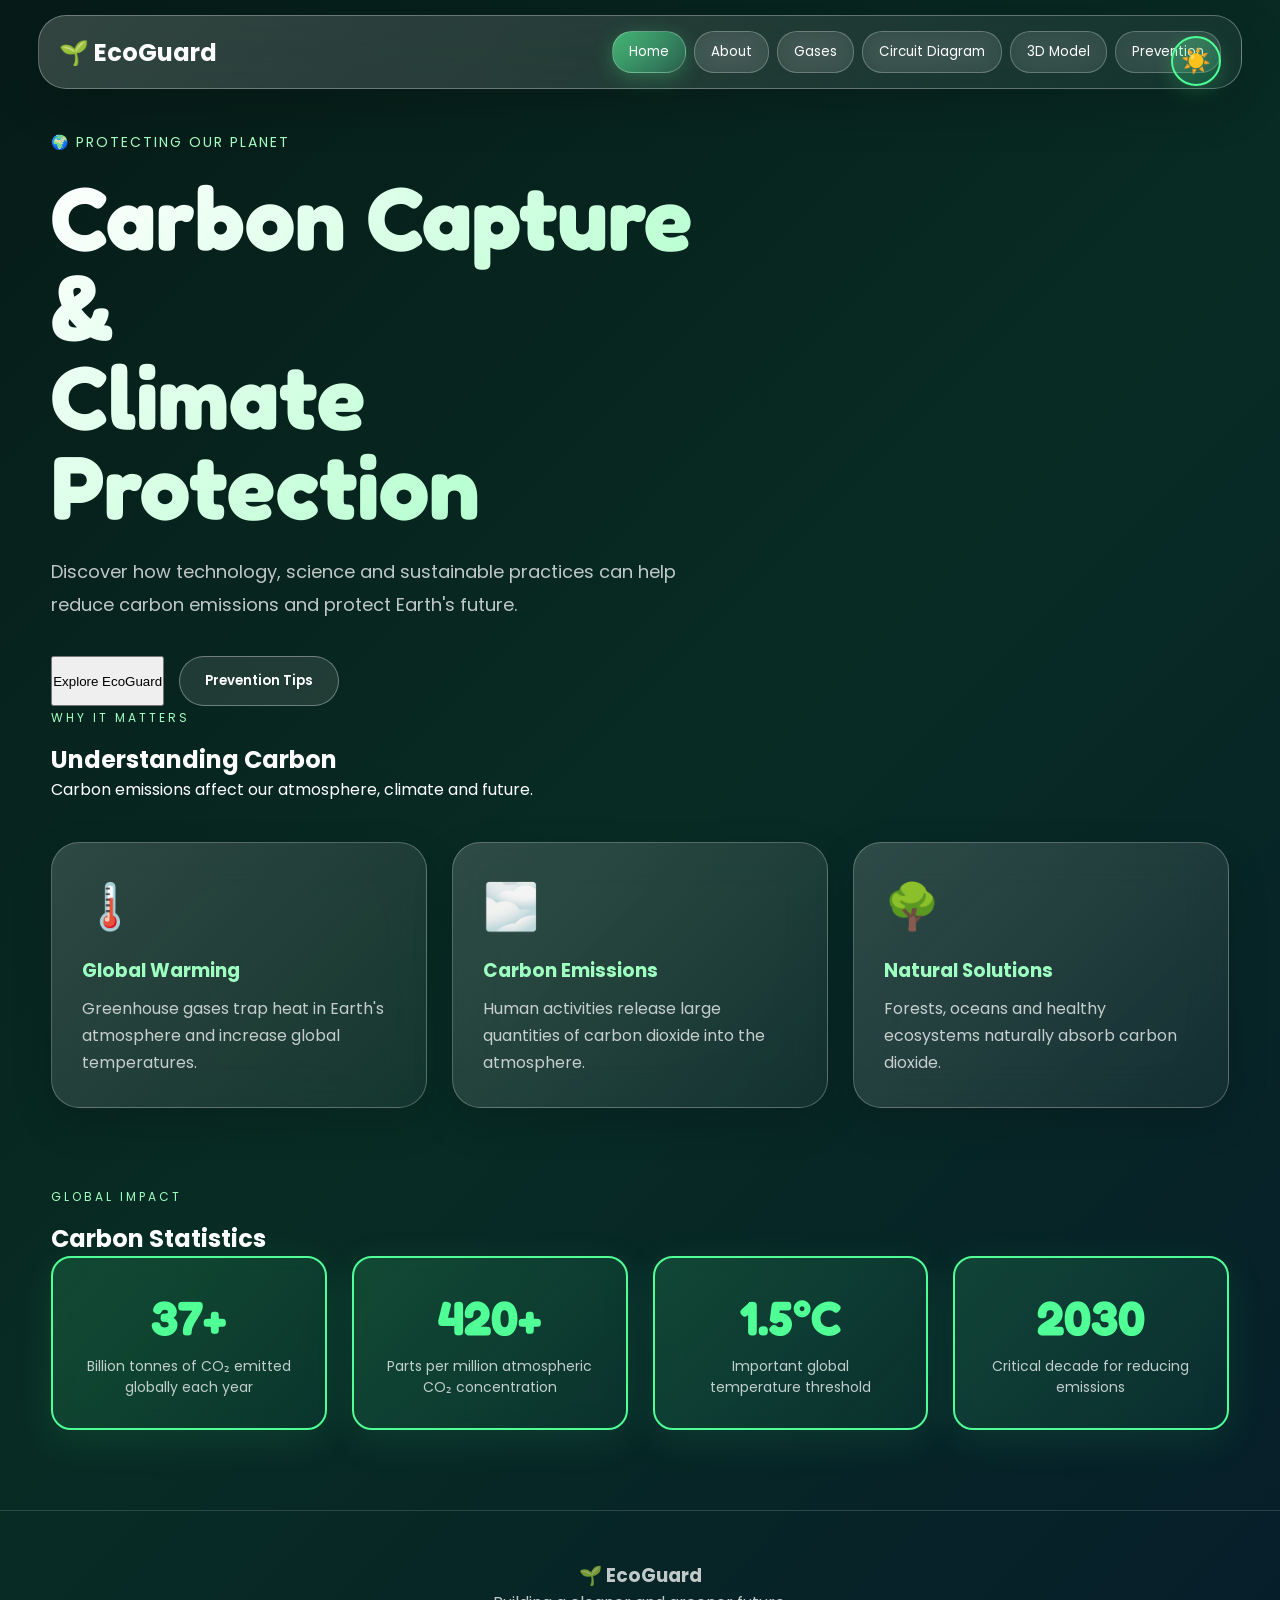
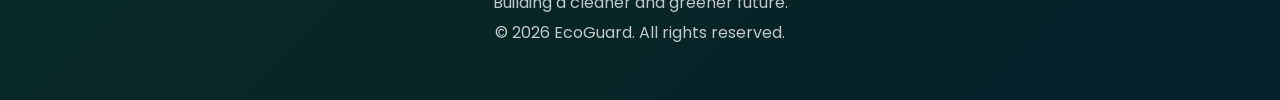
==== index.html @ 02b25467 "Update index.html" ====
<!DOCTYPE html>
<html lang="en">
<head>
    <meta charset="UTF-8">
    <meta name="viewport" content="width=device-width, initial-scale=1.0">

    <title>EcoGuard - Carbon Capture & Climate Protection</title>

    <link rel="preconnect" href="https://fonts.googleapis.com">
    <link rel="preconnect" href="https://fonts.gstatic.com" crossorigin>

    <link href="https://fonts.googleapis.com/css2?family=Fredoka:wght@400;500;600;700&family=Poppins:wght@400;500;600;700&display=swap" rel="stylesheet">

    <link rel="stylesheet" href="style.css">
</head>

<body>

<!-- ================= NAVIGATION ================= -->

<header class="navbar">

    <div class="logo">
        🌱 EcoGuard
    </div>

    <nav class="nav-menu">

        <button class="nav-btn active" data-section="home">
            Home
        </button>

        <button class="nav-btn" data-section="about">
            About
        </button>

        <button class="nav-btn" data-section="gases">
            Gases
        </button>

        <button class="nav-btn" data-section="circuit">
            Circuit Diagram
        </button>

        <button class="nav-btn" data-section="model">
            3D Model
        </button>

        <button class="nav-btn" data-section="prevention">
            Prevention
        </button>

    </nav>

    <button id="themeToggle" class="theme-toggle">
        🌙
    </button>

</header>


<main>

<!-- ================= HOME ================= -->

<section id="home" class="page-section active-section">

    <div class="hero">

        <div class="hero-content">

            <p class="hero-tag">
                🌍 PROTECTING OUR PLANET
            </p>

            <h1>
                Carbon Capture
                <span>&</span>
                Climate Protection
            </h1>

            <p class="hero-description">
                Discover how technology, science and sustainable
                practices can help reduce carbon emissions and
                protect Earth's future.
            </p>

            <div class="hero-buttons">

                <button class="primary-btn" data-section="about">
                    Explore EcoGuard
                </button>

                <button class="secondary-btn" data-section="prevention">
                    Prevention Tips
                </button>

            </div>

        </div>

    </div>


    <!-- FEATURES -->

    <div class="section-container">

        <div class="section-heading">

            <p class="section-tag">
                WHY IT MATTERS
            </p>

            <h2>
                Understanding Carbon
            </h2>

            <p>
                Carbon emissions affect our atmosphere,
                climate and future.
            </p>

        </div>


        <div class="feature-grid">

            <div class="feature-card">

                <div class="feature-icon">
                    🌡️
                </div>

                <h3>
                    Global Warming
                </h3>

                <p>
                    Greenhouse gases trap heat in Earth's
                    atmosphere and increase global temperatures.
                </p>

            </div>


            <div class="feature-card">

                <div class="feature-icon">
                    🌫️
                </div>

                <h3>
                    Carbon Emissions
                </h3>

                <p>
                    Human activities release large quantities
                    of carbon dioxide into the atmosphere.
                </p>

            </div>


            <div class="feature-card">

                <div class="feature-icon">
                    🌳
                </div>

                <h3>
                    Natural Solutions
                </h3>

                <p>
                    Forests, oceans and healthy ecosystems
                    naturally absorb carbon dioxide.
                </p>

            </div>

        </div>

    </div>


    <!-- STATISTICS -->

    <div class="section-container">

        <div class="section-heading">

            <p class="section-tag">
                GLOBAL IMPACT
            </p>

            <h2>
                Carbon Statistics
            </h2>

        </div>


        <div class="stats-grid">

            <div class="stat-card">

                <div class="stat-number">
                    37+
                </div>

                <p>
                    Billion tonnes of CO₂ emitted globally each year
                </p>

            </div>


            <div class="stat-card">

                <div class="stat-number">
                    420+
                </div>

                <p>
                    Parts per million atmospheric CO₂ concentration
                </p>

            </div>


            <div class="stat-card">

                <div class="stat-number">
                    1.5°C
                </div>

                <p>
                    Important global temperature threshold
                </p>

            </div>


            <div class="stat-card">

                <div class="stat-number">
                    2030
                </div>

                <p>
                    Critical decade for reducing emissions
                </p>

            </div>

        </div>

    </div>

</section>


<!-- ================= ABOUT ================= -->

<section id="about" class="page-section">

    <div class="section-container">

        <div class="section-heading">

            <p class="section-tag">
                ABOUT ECOGUARD
            </p>

            <h2>
                Protecting Our Future
            </h2>

            <p>
                EcoGuard explains carbon emissions,
                carbon capture technology and practical
                ways to protect our environment.
            </p>

        </div>


        <div class="info-grid">

            <div class="info-card">

                <div class="info-icon">
                    🌍
                </div>

                <h3>
                    Our Planet
                </h3>

                <p>
                    Earth depends on a balanced atmosphere.
                    Excess greenhouse gases disturb this balance.
                </p>

            </div>


            <div class="info-card">

                <div class="info-icon">
                    🧪
                </div>

                <h3>
                    Science
                </h3>

                <p>
                    Understanding greenhouse gases helps us
                    develop better climate solutions.
                </p>

            </div>


            <div class="info-card">

                <div class="info-icon">
                    💚
                </div>

                <h3>
                    Our Responsibility
                </h3>

                <p>
                    Everyone can contribute by reducing waste,
                    saving energy and choosing sustainable options.
                </p>

            </div>

        </div>

    </div>

</section>


<!-- ================= GASES ================= -->

<section id="gases" class="page-section">

    <div class="section-container">

        <div class="section-heading">

            <p class="section-tag">
                GREENHOUSE GASES
            </p>

            <h2>
                Know the Major Gases
            </h2>

            <p>
                Different greenhouse gases have different
                sources and environmental effects.
            </p>

        </div>


        <div class="gas-grid">

            <div class="gas-card">

                <div class="gas-icon">
                    🟢
                </div>

                <h3>
                    Carbon Dioxide
                </h3>

                <p>
                    CO₂ is mainly produced by fossil fuel
                    combustion, industry and deforestation.
                </p>

            </div>


            <div class="gas-card">

                <div class="gas-icon">
                    🔵
                </div>

                <h3>
                    Methane
                </h3>

                <p>
                    CH₄ comes from agriculture, livestock,
                    landfills and fossil fuel production.
                </p>

            </div>


            <div class="gas-card">

                <div class="gas-icon">
                    🟣
                </div>

                <h3>
                    Nitrous Oxide
                </h3>

                <p>
                    N₂O is associated with agriculture,
                    fertilizers and industrial processes.
                </p>

            </div>


            <div class="gas-card">

                <div class="gas-icon">
                    🟠
                </div>

                <h3>
                    Water Vapour
                </h3>

                <p>
                    Water vapour is a natural greenhouse gas
                    that plays an important role in Earth's climate.
                </p>

            </div>

        </div>

    </div>

</section>


<!-- ================= CIRCUIT ================= -->

<section id="circuit" class="page-section">

    <div class="section-container">

        <div class="section-heading">

            <p class="section-tag">
                CARBON CAPTURE SYSTEM
            </p>

            <h2>
                Circuit Diagram
            </h2>

            <p>
                A simplified representation of a carbon
                capture and filtration system.
            </p>

        </div>


        <div class="circuit-container">

            <div class="circuit-image">

                <img
                    src="circuit-diagram.svg"
                    alt="Carbon Capture Circuit Diagram"
                >

            </div>


            <div class="circuit-info">

                <h3>
                    How It Works
                </h3>

                <p>
                    Carbon-rich gases enter the system and
                    pass through several stages of filtration
                    and carbon capture.
                </p>

                <ul>

                    <li>
                        🌫️ Gas enters the system
                    </li>

                    <li>
                        🧪 Carbon capture stage
                    </li>

                    <li>
                        💧 Filtration
                    </li>

                    <li>
                        🌱 Cleaner gas output
                    </li>

                </ul>

            </div>

        </div>

    </div>

</section>


<!-- ================= 3D MODEL ================= -->

<section id="model" class="page-section">

    <div class="section-container">

        <div class="section-heading">

            <p class="section-tag">
                TECHNOLOGY
            </p>

            <h2>
                Carbon Capture 3D Model
            </h2>

            <p>
                Explore the carbon capture process through
                an interactive model.
            </p>

        </div>


        <div class="model-container">

            <div class="model-video">

                <video controls>

                    <source src="3.mp4" type="video/mp4">

                    Your browser does not support video playback.

                </video>

            </div>


            <div class="model-info">

                <h3>
                    Carbon Capture Process
                </h3>

                <p>
                    Carbon capture systems separate carbon
                    dioxide from industrial gases before it
                    reaches the atmosphere.
                </p>

                <div class="model-points">

                    <div>
                        <strong>01</strong>
                        Capture
                    </div>

                    <div>
                        <strong>02</strong>
                        Transport
                    </div>

                    <div>
                        <strong>03</strong>
                        Storage
                    </div>

                </div>

            </div>

        </div>

    </div>

</section>


<!-- ================= PREVENTION ================= -->

<section id="prevention" class="page-section">

    <div class="section-container">

        <div class="section-heading">

            <p class="section-tag">
                TAKE ACTION
            </p>

            <h2>
                Prevent Carbon Emissions
            </h2>

            <p>
                Small changes in our daily lives can help
                reduce greenhouse gas emissions.
            </p>

        </div>


        <div class="prevention-grid">

            <div class="prevention-card">

                <div class="prevention-icon">
                    💡
                </div>

                <h3>
                    Save Energy
                </h3>

                <p>
                    Turn off unused lights and appliances
                    and choose energy-efficient devices.
                </p>

            </div>


            <div class="prevention-card">

                <div class="prevention-icon">
                    🚲
                </div>

                <h3>
                    Sustainable Transport
                </h3>

                <p>
                    Walk, cycle, use public transport or
                    share rides whenever possible.
                </p>

            </div>


            <div class="prevention-card">

                <div class="prevention-icon">
                    🌳
                </div>

                <h3>
                    Protect Forests
                </h3>

                <p>
                    Protect forests and plant trees to
                    increase natural carbon absorption.
                </p>

            </div>


            <div class="prevention-card">

                <div class="prevention-icon">
                    ♻️
                </div>

                <h3>
                    Reduce Waste
                </h3>

                <p>
                    Reduce, reuse and recycle materials
                    instead of sending them to landfills.
                </p>

            </div>


            <div class="prevention-card">

                <div class="prevention-icon">
                    ☀️
                </div>

                <h3>
                    Clean Energy
                </h3>

                <p>
                    Support renewable energy sources such
                    as solar and wind power.
                </p>

            </div>


            <div class="prevention-card">

                <div class="prevention-icon">
                    📢
                </div>

                <h3>
                    Spread Awareness
                </h3>

                <p>
                    Educate others about climate change
                    and encourage sustainable habits.
                </p>

            </div>

        </div>


        <!-- ================= AI CARBON ANALYZER ================= -->

        <div class="prevention-ai-box">

            <div class="ai-button-icon">
                🤖
            </div>

            <h3>
                EcoGuard AI Carbon Analyzer
            </h3>

            <p>
                Estimate your carbon footprint and discover
                simple ways to reduce your environmental impact.
            </p>

            <a
                href="ai-carbon-analyzer.html"
                class="carbon-ai-button"
            >
                🤖 Open AI Carbon Analyzer
            </a>

        </div>

    </div>

</section>

</main>


<!-- ================= FOOTER ================= -->

<footer class="footer">

    <div class="footer-content">

        <h3>
            🌱 EcoGuard
        </h3>

        <p>
            Building a cleaner and greener future.
        </p>

        <p class="copyright">
            © 2026 EcoGuard. All rights reserved.
        </p>

    </div>

</footer>


<script src="script.js"></script>

</body>
</html>
---- style.css ----
/* =====================================
   ECOGUARD - ADVANCED STYLES
===================================== */

:root {
    --primary: #50FF96;
    --secondary: #9DFFC0;
    --accent: #A9FFC3;
    --dark-bg: #061b17;
    --card-bg: rgba(255,255,255,0.08);
    --text-light: rgba(255,255,255,0.75);
    --text-lighter: rgba(255,255,255,0.5);
}

[data-theme="light"] {
    --primary: #1EA56E;
    --secondary: #16A34A;
    --accent: #15803D;
    --dark-bg: #F0F9FF;
    --card-bg: rgba(0,0,0,0.05);
    --text-light: #1F2937;
    --text-lighter: #6B7280;
}

* {
    margin: 0;
    padding: 0;
    box-sizing: border-box;
}

html {
    scroll-behavior: smooth;
}

body {
    font-family: "Poppins", sans-serif;
    min-height: 100vh;
    color: white;
    background: linear-gradient(135deg, #061b17, #082c24, #061d2a);
    overflow-x: hidden;
    transition: background-color 0.3s ease, color 0.3s ease;
}

[data-theme="light"] body {
    background: linear-gradient(135deg, #E0F2FE, #F0F9FF, #E0F2FE);
    color: #1F2937;
}

/* ===== BACKGROUND ===== */
.background {
    position: fixed;
    inset: 0;
    z-index: -2;
    background: radial-gradient(circle at 10% 20%, rgba(80, 255, 150, 0.18), transparent 30%),
                radial-gradient(circle at 85% 30%, rgba(80, 180, 255, 0.18), transparent 30%),
                radial-gradient(circle at 50% 100%, rgba(80, 255, 190, 0.15), transparent 40%);
    animation: backgroundMove 12s ease-in-out infinite alternate;
}

@keyframes backgroundMove {
    from { transform: scale(1); }
    to { transform: scale(1.1); }
}

[data-theme="light"] .background {
    background: radial-gradient(circle at 10% 20%, rgba(22, 163, 74, 0.1), transparent 30%),
                radial-gradient(circle at 85% 30%, rgba(34, 197, 94, 0.1), transparent 30%),
                radial-gradient(circle at 50% 100%, rgba(34, 197, 94, 0.08), transparent 40%);
}

/* ===== PARTICLES ===== */
.particles span {
    position: fixed;
    width: 12px;
    height: 12px;
    border-radius: 50%;
    background: rgba(150, 255, 190, 0.35);
    filter: blur(1px);
    animation: floatParticle 8s infinite ease-in-out;
    z-index: -1;
}

.particles span:nth-child(1) { left: 10%; top: 20%; }
.particles span:nth-child(2) { left: 80%; top: 15%; }
.particles span:nth-child(3) { left: 20%; top: 80%; }
.particles span:nth-child(4) { left: 70%; top: 75%; }
.particles span:nth-child(5) { left: 50%; top: 45%; }

@keyframes floatParticle {
    0% { transform: translateY(0); }
    50% { transform: translateY(-40px); }
    100% { transform: translateY(0); }
}

/* ===== THEME TOGGLE ===== */
.theme-toggle {
    position: fixed;
    top: 20px;
    right: 20px;
    z-index: 999;
    width: 50px;
    height: 50px;
    border-radius: 50%;
    background: linear-gradient(135deg, rgba(80,255,150,0.3), rgba(30,160,110,0.3));
    border: 2px solid var(--primary);
    font-size: 24px;
    cursor: pointer;
    transition: all 0.3s ease;
    box-shadow: 0 5px 20px rgba(80,255,150,0.2);
}

.theme-toggle:hover {
    transform: scale(1.1);
    box-shadow: 0 8px 30px rgba(80,255,150,0.4);
}

/* ===== NAVIGATION ===== */
.navbar {
    position: sticky;
    top: 15px;
    z-index: 1000;
    width: 94%;
    max-width: 1350px;
    margin: 15px auto 40px;
    padding: 15px 20px;
    display: flex;
    align-items: center;
    justify-content: space-between;
    border-radius: 28px;
    background: linear-gradient(135deg, rgba(255,255,255,0.18), rgba(255,255,255,0.05));
    border: 1px solid rgba(255,255,255,0.3);
    backdrop-filter: blur(25px);
    box-shadow: 0 15px 50px rgba(0,0,0,0.2);
    transition: all 0.3s ease;
}

[data-theme="light"] .navbar {
    background: linear-gradient(135deg, rgba(255,255,255,0.9), rgba(240,249,255,0.85));
    border: 1px solid rgba(22,163,74,0.2);
    color: #1F2937;
}

.logo {
    font-size: 24px;
    font-weight: 700;
    white-space: nowrap;
    transition: all 0.3s ease;
}

.logo:hover {
    transform: scale(1.05);
}

nav {
    display: flex;
    gap: 8px;
    flex-wrap: wrap;
    justify-content: flex-end;
}

.nav-btn {
    border: 1px solid rgba(255,255,255,0.25);
    padding: 10px 16px;
    border-radius: 20px;
    background: rgba(255,255,255,0.08);
    color: white;
    font-family: "Poppins", sans-serif;
    cursor: pointer;
    transition: all 0.3s ease;
    backdrop-filter: blur(15px);
}

[data-theme="light"] .nav-btn {
    color: #1F2937;
    background: rgba(22,163,74,0.1);
    border-color: rgba(22,163,74,0.2);
}

.nav-btn:hover {
    transform: translateY(-3px);
    background: rgba(120,255,170,0.2);
}

.nav-btn.active {
    background: linear-gradient(135deg, rgba(80,255,150,0.6), rgba(30,160,110,0.3));
    box-shadow: 0 5px 20px rgba(80,255,150,0.25);
}

.menu-toggle {
    display: none;
    background: rgba(255,255,255,0.12);
    color: white;
    border: 1px solid rgba(255,255,255,0.3);
    border-radius: 15px;
    padding: 8px 12px;
    font-size: 22px;
    cursor: pointer;
}

/* ===== MAIN ===== */
main {
    width: min(1200px, 92%);
    margin: auto;
    min-height: 75vh;
}

.page-section {
    display: none;
    animation: pageIn 0.6s ease;
    opacity: 0;
}

.page-section.active-section {
    display: block;
    opacity: 1;
}

@keyframes pageIn {
    from {
        opacity: 0;
        transform: translateY(20px);
    }
    to {
        opacity: 1;
        transform: translateY(0);
    }
}

/* ===== HERO ===== */
.hero {
    min-height: 580px;
    display: grid;
    grid-template-columns: 1.2fr 0.8fr;
    gap: 40px;
    align-items: center;
}

.hero-tag {
    color: var(--accent);
    font-size: 14px;
    letter-spacing: 2px;
    margin-bottom: 20px;
}

.hero h1 {
    font-family: "Fredoka", sans-serif;
    font-size: clamp(48px, 7vw, 90px);
    line-height: 1;
    margin-bottom: 25px;
    background: linear-gradient(135deg, #fff, #9DFFC0);
    -webkit-background-clip: text;
    -webkit-text-fill-color: transparent;
    background-clip: text;
}

.hero h1 span {
    display: block;
    color: #9DFFC0;
}

.hero-description {
    max-width: 650px;
    color: var(--text-light);
    font-size: 18px;
    line-height: 1.8;
}

.hero-buttons {
    display: flex;
    flex-wrap: wrap;
    gap: 15px;
    margin-top: 35px;
}

.main-btn, .secondary-btn {
    border: 1px solid rgba(255,255,255,0.35);
    border-radius: 25px;
    padding: 14px 25px;
    color: white;
    font-family: "Poppins", sans-serif;
    font-weight: 600;
    cursor: pointer;
    transition: all 0.3s ease;
}

[data-theme="light"] .main-btn,
[data-theme="light"] .secondary-btn {
    color: white;
}

.main-btn {
    background: linear-gradient(135deg, rgba(50,255,140,0.6), rgba(30,130,90,0.3));
}

.secondary-btn {
    background: rgba(255,255,255,0.1);
}

.main-btn:hover, .secondary-btn:hover {
    transform: translateY(-5px) scale(1.03);
    box-shadow: 0 12px 30px rgba(0,0,0,0.25);
}

/* ===== HERO VISUAL ===== */
.hero-visual {
    position: relative;
    height: 400px;
    display: flex;
    justify-content: center;
    align-items: center;
}

.earth {
    width: 230px;
    height: 230px;
    display: flex;
    align-items: center;
    justify-content: center;
    font-size: 150px;
    border-radius: 50%;
    background: rgba(255,255,255,0.08);
    border: 1px solid rgba(255,255,255,0.2);
    backdrop-filter: blur(25px);
    box-shadow: 0 20px 70px rgba(0,0,0,0.25);
    animation: earthFloat 5s ease-in-out infinite;
}

@keyframes earthFloat {
    0%, 100% { transform: translateY(0) rotate(0deg); }
    50% { transform: translateY(-20px) rotate(4deg); }
}

.orbit {
    position: absolute;
    border: 1px solid rgba(150,255,190,0.3);
    border-radius: 50%;
}

.orbit-one { width: 330px; height: 330px; }
.orbit-two { width: 390px; height: 250px; transform: rotate(40deg); }

.floating-leaf {
    position: absolute;
    font-size: 40px;
    animation: leafFloat 4s infinite ease-in-out;
}

.leaf-one { top: 30px; left: 30px; }
.leaf-two { bottom: 30px; right: 20px; }

@keyframes leafFloat {
    50% { transform: translateY(-15px) rotate(10deg); }
}

/* ===== FEATURE CARDS ===== */
.feature-grid {
    display: grid;
    grid-template-columns: repeat(3, 1fr);
    gap: 25px;
    margin: 40px 0 80px;
}

.feature-card, .glass-card, .gas-card, .prevention-card, .process-step {
    background: linear-gradient(135deg, rgba(255,255,255,0.16), rgba(255,255,255,0.05));
    border: 1px solid rgba(255,255,255,0.25);
    backdrop-filter: blur(20px);
    box-shadow: 0 15px 40px rgba(0,0,0,0.15);
    border-radius: 28px;
    transition: all 0.35s ease;
    opacity: 0;
    animation: slideUp 0.6s ease forwards;
}

[data-theme="light"] .feature-card,
[data-theme="light"] .glass-card,
[data-theme="light"] .gas-card,
[data-theme="light"] .prevention-card,
[data-theme="light"] .process-step {
    background: linear-gradient(135deg, rgba(22,163,74,0.08), rgba(34,197,94,0.05));
    border-color: rgba(22,163,74,0.2);
    color: #1F2937;
}

.feature-card.visible,
.glass-card.visible,
.gas-card.visible,
.prevention-card.visible {
    opacity: 1;
}

@keyframes slideUp {
    from {
        opacity: 0;
        transform: translateY(30px);
    }
    to {
        opacity: 1;
        transform: translateY(0);
    }
}

.feature-card {
    padding: 30px;
    border-radius: 28px;
}

.feature-card:hover {
    transform: translateY(-10px);
}

.feature-icon {
    font-size: 45px;
    margin-bottom: 15px;
}

.feature-card h3 {
    margin-bottom: 10px;
    color: var(--secondary);
}

.feature-card p {
    color: var(--text-light);
    line-height: 1.7;
}

/* ===== STATISTICS SECTION ===== */
.stats-grid {
    display: grid;
    grid-template-columns: repeat(auto-fit, minmax(200px, 1fr));
    gap: 25px;
    margin-bottom: 60px;
}

.stat-card {
    background: linear-gradient(135deg, rgba(80,255,150,0.15), rgba(30,160,110,0.1));
    border: 2px solid var(--primary);
    border-radius: 20px;
    padding: 30px;
    text-align: center;
    backdrop-filter: blur(10px);
    transition: all 0.3s ease;
    box-shadow: 0 10px 40px rgba(80,255,150,0.1);
}

[data-theme="light"] .stat-card {
    background: linear-gradient(135deg, rgba(22,163,74,0.1), rgba(34,197,94,0.05));
    border-color: var(--secondary);
}

.stat-card:hover {
    transform: translateY(-8px);
    box-shadow: 0 15px 50px rgba(80,255,150,0.2);
}

.stat-number {
    font-size: 48px;
    font-weight: 700;
    color: var(--primary);
    font-family: "Fredoka", sans-serif;
}

.stat-unit {
    font-size: 14px;
    color: var(--secondary);
    margin-top: 5px;
    font-weight: 600;
}

.stat-card p {
    color: var(--text-light);
    margin-top: 10px;
    font-size: 14px;
}

.emissions-chart {
    background: linear-gradient(135deg, rgba(255,255,255,0.08), rgba(255,255,255,0.02));
    border: 1px solid rgba(255,255,255,0.25);
    border-radius: 20px;
    padding: 40px;
    backdrop-filter: blur(10px);
    margin-top: 40px;
}

[data-theme="light"] .emissions-chart {
    background: linear-gradient(135deg, rgba(22,163,74,0.08), rgba(34,197,94,0.02));
    border-color: rgba(22,163,74,0.2);
}

.emissions-chart h3 {
    color: var(--secondary);
    margin-bottom: 30px;
    font-size: 24px;
}

.chart-bars {
    display: grid;
    grid-template-columns: repeat(auto-fit, minmax(150px, 1fr));
    gap: 30px;
}

.bar-item {
    display: flex;
    flex-direction: column;
}

.bar-label {
    color: var(--secondary);
    font-weight: 600;
    margin-bottom: 10px;
}

.bar-container {
    height: 30px;
    background: rgba(255,255,255,0.1);
    border-radius: 15px;
    overflow: hidden;
    margin-bottom: 8px;
}

.bar {
    height: 100%;
    border-radius: 15px;
    animation: fillBar 1.5s ease forwards;
}

@keyframes fillBar {
    from { width: 0; }
}

.bar-value {
    color: var(--accent);
    font-weight: 700;
    font-size: 14px;
}

/* ===== SECTION TITLES ===== */
.section-title {
    text-align: center;
    max-width: 800px;
    margin: 50px auto 50px;
}

.section-tag {
    color: var(--secondary);
    letter-spacing: 3px;
    font-size: 12px;
    margin-bottom: 15px;
}

.section-title h2 {
    font-family: "Fredoka", sans-serif;
    font-size: clamp(40px, 6vw, 65px);
    margin-bottom: 20px;
    background: linear-gradient(135deg, #fff, #9DFFC0);
    -webkit-background-clip: text;
    -webkit-text-fill-color: transparent;
    background-clip: text;
}

[data-theme="light"] .section-title h2 {
    -webkit-text-fill-color: initial;
    color: var(--primary);
}

.section-title p {
    color: var(--text-light);
    line-height: 1.8;
}

/* ===== ABOUT SECTION ===== */
.info-grid {
    display: grid;
    grid-template-columns: repeat(2, 1fr);
    gap: 25px;
    margin-bottom: 80px;
}

.large-card {
    padding: 40px;
    border-radius: 30px;
    transition: all 0.35s ease;
}

.large-card:hover {
    transform: translateY(-8px);
}

.big-icon {
    font-size: 55px;
    margin-bottom: 20px;
}

.large-card h3 {
    font-size: 25px;
    margin-bottom: 15px;
    color: var(--secondary);
}

.large-card p {
    color: var(--text-light);
    line-height: 1.8;
}

/* ===== GASES SECTION ===== */
.gas-grid {
    display: grid;
    grid-template-columns: repeat(2, 1fr);
    gap: 25px;
    margin-bottom: 80px;
}

.gas-card {
    padding: 35px;
    border-radius: 28px;
}

.gas-card:hover {
    transform: translateY(-8px);
}

.gas-icon {
    font-size: 50px;
    margin-bottom: 15px;
}

.gas-card h3 {
    font-size: 22px;
    margin-bottom: 15px;
    color: var(--secondary);
}

.formula {
    font-size: 28px;
    color: var(--primary);
    font-weight: 600;
    margin-bottom: 20px;
    font-family: "Inter", monospace;
}

.gas-card h4 {
    font-size: 14px;
    margin-top: 20px;
    margin-bottom: 10px;
    color: #c5f5e5;
    font-weight: 600;
    letter-spacing: 0.5px;
}

.structure {
    background: rgba(255,255,255,0.05);
    padding: 12px;
    border-radius: 12px;
    font-family: "Inter", monospace;
    font-size: 14px;
    margin-bottom: 15px;
    color: var(--accent);
}

.gas-card ul {
    list-style: none;
    margin-top: 15px;
}

.gas-card li {
    color: var(--text-light);
    margin: 8px 0;
    padding-left: 25px;
    position: relative;
    line-height: 1.6;
}

.gas-card li:before {
    content: "✓";
    position: absolute;
    left: 0;
    color: var(--secondary);
    font-weight: bold;
}

/* ===== CIRCUIT DIAGRAM ===== */
.circuit-container {
    display: grid;
    grid-template-columns: 1.2fr 1fr;
    gap: 40px;
    align-items: center;
    margin-bottom: 80px;
}

.circuit-svg {
    width: 100%;
    height: auto;
    filter: drop-shadow(0 10px 30px rgba(80,255,150,0.2));
}

.circuit-component {
    animation: componentPulse 3s ease-in-out infinite;
}

@keyframes componentPulse {
    0%, 100% { opacity: 0.3; }
    50% { opacity: 0.6; }
}

.circuit-line {
    animation: flowLine 2s ease-in-out infinite;
}

@keyframes flowLine {
    0%, 100% { stroke-dashoffset: 0; }
    50% { stroke-dashoffset: 10; }
}

.return-line {
    animation: returnFlow 2s ease-in-out infinite;
}

@keyframes returnFlow {
    0%, 100% { stroke-dashoffset: 0; }
    50% { stroke-dashoffset: 10; }
}

.circuit-description {
    padding: 20px;
}

.circuit-description h3 {
    font-size: 24px;
    margin-bottom: 20px;
    color: var(--secondary);
    font-family: "Fredoka", sans-serif;
}

.flow-steps {
    display: grid;
    grid-template-columns: 1fr;
    gap: 15px;
    margin-bottom: 25px;
}

.flow-step {
    display: flex;
    align-items: center;
    gap: 12px;
    padding: 12px;
    border-left: 3px solid var(--primary);
    background: rgba(80,255,150,0.1);
    border-radius: 8px;
    animation: slideInLeft 0.6s ease forwards;
}

@keyframes slideInLeft {
    from {
        opacity: 0;
        transform: translateX(-20px);
    }
    to {
        opacity: 1;
        transform: translateX(0);
    }
}

.step-num {
    display: flex;
    align-items: center;
    justify-content: center;
    width: 30px;
    height: 30px;
    border-radius: 50%;
    background: linear-gradient(135deg, var(--primary), var(--secondary));
    font-weight: bold;
    font-size: 12px;
    color: #000;
    flex-shrink: 0;
}

.flow-step strong {
    color: var(--secondary);
}

.flow-step p {
    color: var(--text-light);
}

/* ===== 3D MODEL ===== */
.model-container {
    display: grid;
    grid-template-columns: 1fr 1fr;
    gap: 50px;
    align-items: center;
    margin-bottom: 80px;
}

.molecule {
    display: flex;
    justify-content: center;
    align-items: center;
    height: 300px;
    gap: 0;
    perspective: 1000px;
}

.molecule.rotate {
    animation: moleculeRotate 2s linear;
}

@keyframes moleculeRotate {
    from { transform: rotateY(0deg) rotateZ(0deg); }
    to { transform: rotateY(360deg) rotateZ(10deg); }
}

.atom {
    width: 70px;
    height: 70px;
    border-radius: 50%;
    display: flex;
    align-items: center;
    justify-content: center;
    font-size: 28px;
    font-weight: 700;
    border: 2px solid rgba(255,255,255,0.4);
    box-shadow: 0 0 30px rgba(0,0,0,0.3);
}

.atom.oxygen {
    background: linear-gradient(135deg, rgba(255, 100, 100, 0.3), rgba(200, 50, 50, 0.3));
    color: #ff6464;
}

.atom.carbon {
    background: linear-gradient(135deg, rgba(100, 200, 255, 0.3), rgba(50, 150, 255, 0.3));
    color: #64c8ff;
}

.bond {
    width: 50px;
    height: 3px;
    background: linear-gradient(90deg, rgba(100, 200, 255, 0.5), rgba(255, 100, 100, 0.5));
    box-shadow: 0 0 15px rgba(150, 255, 190, 0.4);
}

.model-info {
    padding: 20px;
}

.model-info h3 {
    font-size: 24px;
    margin-bottom: 15px;
    color: var(--secondary);
}

.model-info p {
    color: var(--text-light);
    line-height: 1.8;
    margin-bottom: 25px;
}

.molecule-props {
    background: rgba(80,255,150,0.1);
    border-left: 3px solid var(--primary);
    padding: 15px;
    border-radius: 8px;
    margin-bottom: 25px;
}

.prop {
    margin: 8px 0;
    color: var(--text-light);
    font-size: 14px;
}

.prop strong {
    color: var(--secondary);
}

#rotateButton {
    width: 100%;
}

/* ===== FILTRATION ===== */
.process {
    display: flex;
    justify-content: space-between;
    align-items: center;
    margin: 50px 0 80px;
    flex-wrap: wrap;
    gap: 20px;
}

.process-step {
    flex: 1;
    min-width: 180px;
    padding: 30px;
    border-radius: 28px;
    text-align: center;
}

.process-step:hover {
    transform: translateY(-8px);
}

.step-number {
    font-size: 32px;
    font-weight: 700;
    color: var(--primary);
    margin-bottom: 10px;
}

.step-icon {
    font-size: 45px;
    margin-bottom: 15px;
}

.process-step h3 {
    font-size: 18px;
    margin-bottom: 10px;
    color: var(--secondary);
}

.process-step p {
    color: var(--text-light);
    line-height: 1.6;
    font-size: 14px;
}

.arrow {
    font-size: 30px;
    color: var(--primary);
    font-weight: bold;
    animation: arrowBounce 2s ease-in-out infinite;
}

@keyframes arrowBounce {
    0%, 100% { transform: translateX(0); }
    50% { transform: translateX(8px); }
}

.important-note {
    background: linear-gradient(135deg, rgba(255, 200, 87, 0.12), rgba(255, 150, 50, 0.08));
    border: 1px solid rgba(255, 200, 87, 0.25);
    padding: 25px;
    border-radius: 20px;
    backdrop-filter: blur(10px);
    margin-top: 40px;
}

[data-theme="light"] .important-note {
    background: linear-gradient(135deg, rgba(251,191,36,0.12), rgba(249,115,22,0.08));
    border-color: rgba(251,191,36,0.3);
}

.important-note h3 {
    font-size: 18px;
    margin-bottom: 10px;
    color: #ffc857;
}

.important-note p {
    color: var(--text-light);
    line-height: 1.7;
}

/* ===== PREVENTION ===== */
.prevention-grid {
    display: grid;
    grid-template-columns: repeat(3, 1fr);
    gap: 25px;
    margin-bottom: 80px;
}

.prevention-card {
    padding: 30px;
    border-radius: 28px;
    text-align: center;
}

.prevention-card:hover {
    transform: translateY(-10px);
}

.prevention-icon {
    font-size: 45px;
    margin-bottom: 15px;
}

.prevention-card h3 {
    margin-bottom: 10px;
    color: var(--secondary);
}

.prevention-card p {
    color: var(--text-light);
    line-height: 1.7;
}

/* ===== FOOTER ===== */
footer {
    text-align: center;
    padding: 50px 20px;
    margin-top: 80px;
    border-top: 1px solid rgba(255,255,255,0.15);
    color: var(--text-light);
}

[data-theme="light"] footer {
    border-top-color: rgba(22,163,74,0.2);
}

footer h2 {
    font-size: 28px;
    margin-bottom: 10px;
    color: white;
}

[data-theme="light"] footer h2 {
    color: var(--primary);
}

footer p {
    font-size: 16px;
    margin-bottom: 5px;
}

footer small {
    font-size: 12px;
    opacity: 0.6;
}

/* ===== RESPONSIVE ===== */
@media (max-width: 1024px) {
    .feature-grid, .gas-grid, .prevention-grid {
        grid-template-columns: repeat(2, 1fr);
    }
    
    .circuit-container {
        grid-template-columns: 1fr;
    }
    
    .model-container {
        grid-template-columns: 1fr;
    }
    
    .info-grid {
        grid-template-columns: 1fr;
    }
}

@media (max-width: 768px) {
    .hero {
        grid-template-columns: 1fr;
    }
    
    .hero-visual {
        height: 300px;
    }
    
    .earth {
        width: 180px;
        height: 180px;
        font-size: 120px;
    }
    
    .feature-grid, .gas-grid, .prevention-grid {
        grid-template-columns: 1fr;
    }
    
    .process {
        flex-direction: column;
    }
    
    .arrow {
        transform: rotate(90deg);
    }
    
    .menu-toggle {
        display: block;
    }
    
    nav {
        position: absolute;
        top: 70px;
        right: 0;
        width: 100%;
        max-width: 300px;
        flex-direction: column;
        background: rgba(0, 0, 0, 0.95);
        padding: 20px;
        border-radius: 15px;
        display: none;
    }
    
    nav.show {
        display: flex;
    }
    
    .nav-btn {
        width: 100%;
        text-align: center;
    }
    
    .gas-grid {
        grid-template-columns: 1fr;
    }
    
    .stats-grid {
        grid-template-columns: repeat(2, 1fr);
    }
}

@media (max-width: 480px) {
    .hero h1 {
        font-size: 36px;
    }
    
    .section-title h2 {
        font-size: 32px;
    }
    
    main {
        width: 95%;
    }
    
    .navbar {
        width: 100%;
        border-radius: 15px;
        padding: 10px 15px;
    }
    
    .theme-toggle {
        width: 45px;
        height: 45px;
        font-size: 20px;
        top: 15px;
        right: 15px;
    }
    
    .stats-grid {
        grid-template-columns: 1fr;
    }
    
    .chart-bars {
        grid-template-columns: 1fr;
    }
}

/* ================= COLORFUL STATISTICS ================= */

/* Gradient text for all statistic numbers */
.metric-value, .region-value, .reduction-value, .bar-value {
    font-size: 1.3rem;
    font-weight: 800;
    background: linear-gradient(135deg, #50FF96, #00d2ff);
    -webkit-background-clip: text;
    -webkit-text-fill-color: transparent;
    text-shadow: 0 0 15px rgba(80, 255, 150, 0.3);
}

[data-theme="light"] .metric-value, 
[data-theme="light"] .region-value, 
[data-theme="light"] .reduction-value, 
[data-theme="light"] .bar-value {
    background: linear-gradient(135deg, #1EA56E, #2563EB);
    -webkit-background-clip: text;
    -webkit-text-fill-color: transparent;
}

/* Colorful glass-morphism cards for each bar item */
.metric-bar-item, .regional-bar-item, .reduction-bar-item, .bar-item {
    background: linear-gradient(135deg, rgba(255,255,255,0.1), rgba(255,255,255,0.02));
    padding: 15px 20px;
    border-radius: 15px;
    margin-bottom: 18px;
    border: 1px solid rgba(255,255,255,0.2);
    box-shadow: 0 8px 32px rgba(0,0,0,0.15);
    transition: transform 0.3s ease, border-color 0.3s ease;
}

.metric-bar-item:hover, .regional-bar-item:hover, .reduction-bar-item:hover, .bar-item:hover {
    transform: scale(1.02) translateX(5px);
    border-color: var(--primary);
    background: linear-gradient(135deg, rgba(80,255,150,0.1), rgba(255,255,255,0.02));
}

/* Ensure the labels stand out */
.metric-name, .region-name, .reduction-label span, .bar-label span {
    font-weight: 600;
    font-size: 1.1rem;
    letter-spacing: 0.5px;
}

/* Base styling and animation for all progress bars */
.metric-bar-wrapper, .region-bar-wrapper, .reduction-bar-wrapper, .bar-container {
    height: 20px;
    background: rgba(0, 0, 0, 0.2);
    border-radius: 10px;
    overflow: hidden;
    margin-top: 10px;
    box-shadow: inset 0 2px 5px rgba(0,0,0,0.2);
}

.metric-bar, .region-bar, .reduction-bar, .bar {
    height: 100%;
    border-radius: 10px;
    box-shadow: 0 0 10px rgba(255,255,255,0.5);
    transition: width 1.5s cubic-bezier(0.4, 0, 0.2, 1);
   /* ===== AI CARBON ANALYZER BUTTON ===== */
.carbon-ai-button {
    display: inline-block;
    padding: 14px 24px;
    margin: 20px 0;
    background: linear-gradient(135deg, #00c853, #00a844);
    color: white;
    text-decoration: none;
    font-size: 16px;
    font-weight: 700;
    border-radius: 12px;
    border: 1px solid rgba(255,255,255,0.3);
    cursor: pointer;
    transition: all 0.3s ease;
    box-shadow: 0 8px 25px rgba(0, 200, 83, 0.2);
}

.carbon-ai-button:hover {
    transform: translateY(-4px) scale(1.03);
    box-shadow: 0 12px 30px rgba(0, 200, 83, 0.4);
}
}
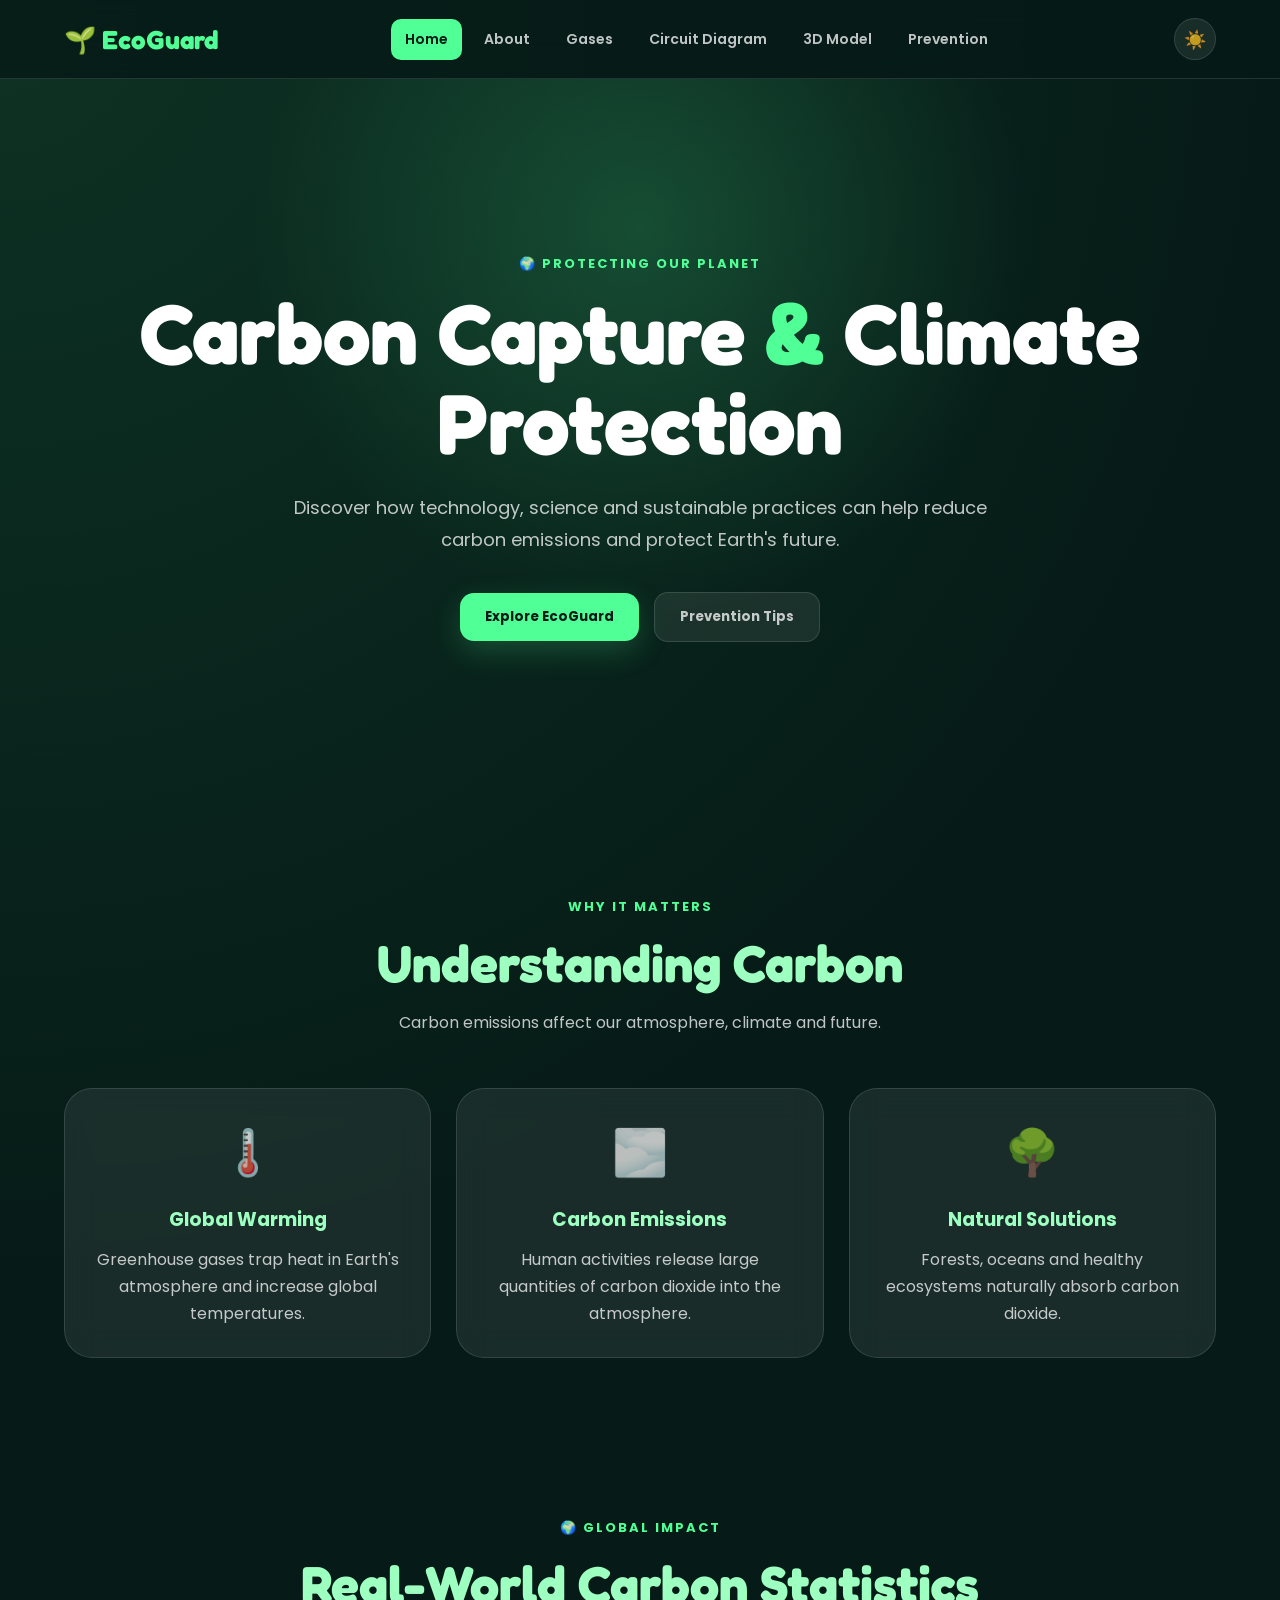
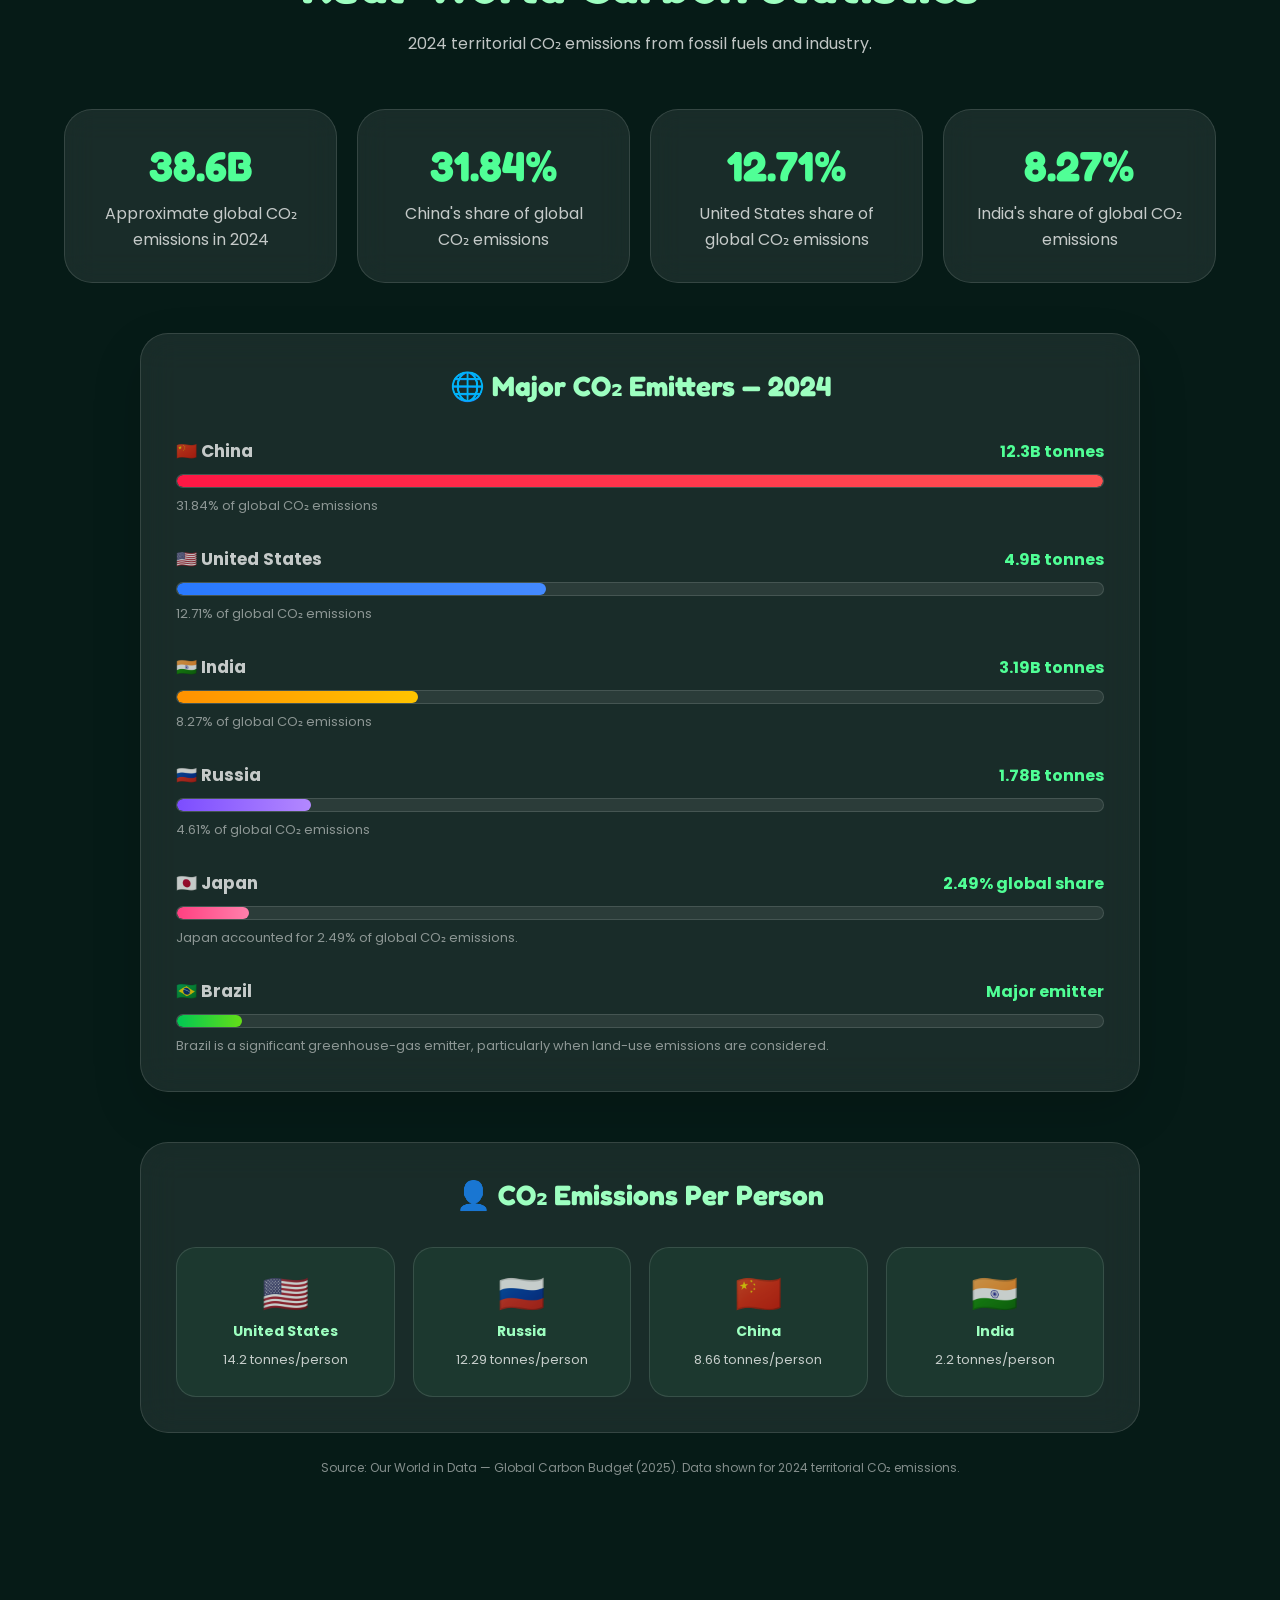
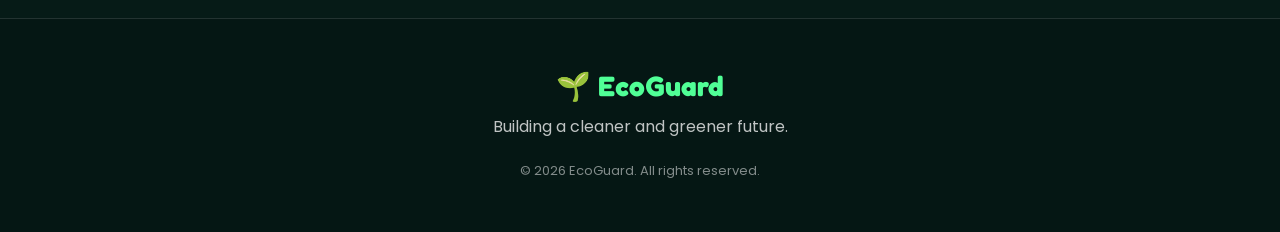
==== commit ad4d00e7: "Update index.html" ====
--- a/index.html
+++ b/index.html
@@ -102,7 +102,7 @@
     </div>
 
 
-    <!-- FEATURES -->
+    <!-- ================= FEATURES ================= -->
 
     <div class="section-container">
 
@@ -184,33 +184,40 @@
     </div>
 
 
-    <!-- STATISTICS -->
-
-    <div class="section-container">
+    <!-- ================= CARBON STATISTICS ================= -->
+
+    <div class="section-container statistics-section">
 
         <div class="section-heading">
 
             <p class="section-tag">
-                GLOBAL IMPACT
+                🌍 GLOBAL IMPACT
             </p>
 
             <h2>
-                Carbon Statistics
+                Real-World Carbon Statistics
             </h2>
 
-        </div>
-
+            <p>
+                2024 territorial CO₂ emissions from fossil fuels
+                and industry.
+            </p>
+
+        </div>
+
+
+        <!-- TOP STATISTICS -->
 
         <div class="stats-grid">
 
             <div class="stat-card">
 
                 <div class="stat-number">
-                    37+
-                </div>
-
-                <p>
-                    Billion tonnes of CO₂ emitted globally each year
+                    38.6B
+                </div>
+
+                <p>
+                    Approximate global CO₂ emissions in 2024
                 </p>
 
             </div>
@@ -219,11 +226,11 @@
             <div class="stat-card">
 
                 <div class="stat-number">
-                    420+
-                </div>
-
-                <p>
-                    Parts per million atmospheric CO₂ concentration
+                    31.84%
+                </div>
+
+                <p>
+                    China's share of global CO₂ emissions
                 </p>
 
             </div>
@@ -232,11 +239,11 @@
             <div class="stat-card">
 
                 <div class="stat-number">
-                    1.5°C
-                </div>
-
-                <p>
-                    Important global temperature threshold
+                    12.71%
+                </div>
+
+                <p>
+                    United States share of global CO₂ emissions
                 </p>
 
             </div>
@@ -245,16 +252,311 @@
             <div class="stat-card">
 
                 <div class="stat-number">
-                    2030
-                </div>
-
-                <p>
-                    Critical decade for reducing emissions
-                </p>
-
-            </div>
-
-        </div>
+                    8.27%
+                </div>
+
+                <p>
+                    India's share of global CO₂ emissions
+                </p>
+
+            </div>
+
+        </div>
+
+
+        <!-- COUNTRY STATISTICS -->
+
+        <div class="country-statistics">
+
+            <h3 class="statistics-title">
+                🌐 Major CO₂ Emitters — 2024
+            </h3>
+
+
+            <!-- CHINA -->
+
+            <div class="country-stat">
+
+                <div class="country-header">
+
+                    <div class="country-name">
+                        🇨🇳 China
+                    </div>
+
+                    <div class="country-value">
+                        12.3B tonnes
+                    </div>
+
+                </div>
+
+                <div class="country-bar">
+
+                    <div
+                        class="country-fill china-bar"
+                        style="width: 100%;">
+                    </div>
+
+                </div>
+
+                <div class="country-details">
+                    31.84% of global CO₂ emissions
+                </div>
+
+            </div>
+
+
+            <!-- UNITED STATES -->
+
+            <div class="country-stat">
+
+                <div class="country-header">
+
+                    <div class="country-name">
+                        🇺🇸 United States
+                    </div>
+
+                    <div class="country-value">
+                        4.9B tonnes
+                    </div>
+
+                </div>
+
+                <div class="country-bar">
+
+                    <div
+                        class="country-fill usa-bar"
+                        style="width: 39.84%;">
+                    </div>
+
+                </div>
+
+                <div class="country-details">
+                    12.71% of global CO₂ emissions
+                </div>
+
+            </div>
+
+
+            <!-- INDIA -->
+
+            <div class="country-stat">
+
+                <div class="country-header">
+
+                    <div class="country-name">
+                        🇮🇳 India
+                    </div>
+
+                    <div class="country-value">
+                        3.19B tonnes
+                    </div>
+
+                </div>
+
+                <div class="country-bar">
+
+                    <div
+                        class="country-fill india-bar"
+                        style="width: 25.98%;">
+                    </div>
+
+                </div>
+
+                <div class="country-details">
+                    8.27% of global CO₂ emissions
+                </div>
+
+            </div>
+
+
+            <!-- RUSSIA -->
+
+            <div class="country-stat">
+
+                <div class="country-header">
+
+                    <div class="country-name">
+                        🇷🇺 Russia
+                    </div>
+
+                    <div class="country-value">
+                        1.78B tonnes
+                    </div>
+
+                </div>
+
+                <div class="country-bar">
+
+                    <div
+                        class="country-fill russia-bar"
+                        style="width: 14.47%;">
+                    </div>
+
+                </div>
+
+                <div class="country-details">
+                    4.61% of global CO₂ emissions
+                </div>
+
+            </div>
+
+
+            <!-- JAPAN -->
+
+            <div class="country-stat">
+
+                <div class="country-header">
+
+                    <div class="country-name">
+                        🇯🇵 Japan
+                    </div>
+
+                    <div class="country-value">
+                        2.49% global share
+                    </div>
+
+                </div>
+
+                <div class="country-bar">
+
+                    <div
+                        class="country-fill japan-bar"
+                        style="width: 7.82%;">
+                    </div>
+
+                </div>
+
+                <div class="country-details">
+                    Japan accounted for 2.49% of global CO₂ emissions.
+                </div>
+
+            </div>
+
+
+            <!-- BRAZIL -->
+
+            <div class="country-stat">
+
+                <div class="country-header">
+
+                    <div class="country-name">
+                        🇧🇷 Brazil
+                    </div>
+
+                    <div class="country-value">
+                        Major emitter
+                    </div>
+
+                </div>
+
+                <div class="country-bar">
+
+                    <div
+                        class="country-fill brazil-bar"
+                        style="width: 7%;">
+                    </div>
+
+                </div>
+
+                <div class="country-details">
+                    Brazil is a significant greenhouse-gas emitter,
+                    particularly when land-use emissions are considered.
+                </div>
+
+            </div>
+
+        </div>
+
+
+        <!-- PER CAPITA -->
+
+        <div class="per-capita-section">
+
+            <h3 class="statistics-title">
+                👤 CO₂ Emissions Per Person
+            </h3>
+
+
+            <div class="per-capita-grid">
+
+                <div class="per-capita-card">
+
+                    <span class="flag">
+                        🇺🇸
+                    </span>
+
+                    <strong>
+                        United States
+                    </strong>
+
+                    <span>
+                        14.2 tonnes/person
+                    </span>
+
+                </div>
+
+
+                <div class="per-capita-card">
+
+                    <span class="flag">
+                        🇷🇺
+                    </span>
+
+                    <strong>
+                        Russia
+                    </strong>
+
+                    <span>
+                        12.29 tonnes/person
+                    </span>
+
+                </div>
+
+
+                <div class="per-capita-card">
+
+                    <span class="flag">
+                        🇨🇳
+                    </span>
+
+                    <strong>
+                        China
+                    </strong>
+
+                    <span>
+                        8.66 tonnes/person
+                    </span>
+
+                </div>
+
+
+                <div class="per-capita-card">
+
+                    <span class="flag">
+                        🇮🇳
+                    </span>
+
+                    <strong>
+                        India
+                    </strong>
+
+                    <span>
+                        2.2 tonnes/person
+                    </span>
+
+                </div>
+
+            </div>
+
+        </div>
+
+
+        <p class="statistics-source">
+
+            Source: Our World in Data — Global Carbon Budget (2025).
+            Data shown for 2024 territorial CO₂ emissions.
+
+        </p>
 
     </div>
 
@@ -763,8 +1065,7 @@
 
             <a
                 href="ai-carbon-analyzer.html"
-                class="carbon-ai-button"
-            >
+                class="carbon-ai-button">
                 🤖 Open AI Carbon Analyzer
             </a>
 
--- a/style.css
+++ b/style.css
@@ -1,1226 +1,1839 @@
-/* =====================================
-   ECOGUARD - ADVANCED STYLES
-===================================== */
+/* =========================================================
+   ECOGUARD - COMPLETE STYLESHEET
+   ========================================================= */
 
 :root {
+
     --primary: #50FF96;
     --secondary: #9DFFC0;
     --accent: #A9FFC3;
+
     --dark-bg: #061b17;
-    --card-bg: rgba(255,255,255,0.08);
-    --text-light: rgba(255,255,255,0.75);
-    --text-lighter: rgba(255,255,255,0.5);
-}
+
+    --card-bg: rgba(255, 255, 255, 0.08);
+
+    --text-light: rgba(255, 255, 255, 0.75);
+    --text-lighter: rgba(255, 255, 255, 0.50);
+
+    --border-color: rgba(255, 255, 255, 0.12);
+}
+
 
 [data-theme="light"] {
+
     --primary: #1EA56E;
     --secondary: #16A34A;
     --accent: #15803D;
+
     --dark-bg: #F0F9FF;
-    --card-bg: rgba(0,0,0,0.05);
+
+    --card-bg: rgba(0, 0, 0, 0.05);
+
     --text-light: #1F2937;
     --text-lighter: #6B7280;
-}
+
+    --border-color: rgba(0, 0, 0, 0.10);
+}
+
+
+/* =========================================================
+   RESET
+   ========================================================= */
 
 * {
+
     margin: 0;
     padding: 0;
     box-sizing: border-box;
-}
+
+}
+
 
 html {
+
     scroll-behavior: smooth;
-}
+
+}
+
 
 body {
+
+    min-height: 100vh;
+
     font-family: "Poppins", sans-serif;
-    min-height: 100vh;
-    color: white;
-    background: linear-gradient(135deg, #061b17, #082c24, #061d2a);
-    overflow-x: hidden;
-    transition: background-color 0.3s ease, color 0.3s ease;
-}
-
-[data-theme="light"] body {
-    background: linear-gradient(135deg, #E0F2FE, #F0F9FF, #E0F2FE);
-    color: #1F2937;
-}
-
-/* ===== BACKGROUND ===== */
-.background {
-    position: fixed;
-    inset: 0;
-    z-index: -2;
-    background: radial-gradient(circle at 10% 20%, rgba(80, 255, 150, 0.18), transparent 30%),
-                radial-gradient(circle at 85% 30%, rgba(80, 180, 255, 0.18), transparent 30%),
-                radial-gradient(circle at 50% 100%, rgba(80, 255, 190, 0.15), transparent 40%);
-    animation: backgroundMove 12s ease-in-out infinite alternate;
-}
-
-@keyframes backgroundMove {
-    from { transform: scale(1); }
-    to { transform: scale(1.1); }
-}
-
-[data-theme="light"] .background {
-    background: radial-gradient(circle at 10% 20%, rgba(22, 163, 74, 0.1), transparent 30%),
-                radial-gradient(circle at 85% 30%, rgba(34, 197, 94, 0.1), transparent 30%),
-                radial-gradient(circle at 50% 100%, rgba(34, 197, 94, 0.08), transparent 40%);
-}
-
-/* ===== PARTICLES ===== */
-.particles span {
-    position: fixed;
-    width: 12px;
-    height: 12px;
+
+    color: var(--text-light);
+
+    background:
+        radial-gradient(
+            circle at top left,
+            rgba(80, 255, 150, 0.10),
+            transparent 35%
+        ),
+        var(--dark-bg);
+
+    transition:
+        background 0.3s ease,
+        color 0.3s ease;
+
+}
+
+
+button,
+a {
+
+    font-family: inherit;
+
+}
+
+
+/* =========================================================
+   NAVIGATION
+   ========================================================= */
+
+.navbar {
+
+    position: sticky;
+
+    top: 0;
+
+    z-index: 1000;
+
+    width: 100%;
+
+    display: flex;
+
+    align-items: center;
+
+    justify-content: space-between;
+
+    gap: 20px;
+
+    padding: 18px 5%;
+
+    background: rgba(6, 27, 23, 0.88);
+
+    backdrop-filter: blur(20px);
+
+    border-bottom: 1px solid var(--border-color);
+
+}
+
+
+[data-theme="light"] .navbar {
+
+    background: rgba(240, 249, 255, 0.90);
+
+}
+
+
+.logo {
+
+    color: var(--primary);
+
+    font-family: "Fredoka", sans-serif;
+
+    font-size: 26px;
+
+    font-weight: 700;
+
+    white-space: nowrap;
+
+}
+
+
+.nav-menu {
+
+    display: flex;
+
+    align-items: center;
+
+    justify-content: center;
+
+    gap: 8px;
+
+    flex-wrap: wrap;
+
+}
+
+
+.nav-btn {
+
+    border: none;
+
+    background: transparent;
+
+    color: var(--text-light);
+
+    padding: 10px 14px;
+
+    border-radius: 10px;
+
+    cursor: pointer;
+
+    font-size: 14px;
+
+    font-weight: 600;
+
+    transition:
+        background 0.3s ease,
+        color 0.3s ease,
+        transform 0.3s ease;
+
+}
+
+
+.nav-btn:hover {
+
+    color: var(--primary);
+
+    background: rgba(80, 255, 150, 0.10);
+
+    transform: translateY(-2px);
+
+}
+
+
+.nav-btn.active {
+
+    color: #061b17;
+
+    background: var(--primary);
+
+}
+
+
+.theme-toggle {
+
+    width: 42px;
+
+    height: 42px;
+
+    border: 1px solid var(--border-color);
+
     border-radius: 50%;
-    background: rgba(150, 255, 190, 0.35);
-    filter: blur(1px);
-    animation: floatParticle 8s infinite ease-in-out;
-    z-index: -1;
-}
-
-.particles span:nth-child(1) { left: 10%; top: 20%; }
-.particles span:nth-child(2) { left: 80%; top: 15%; }
-.particles span:nth-child(3) { left: 20%; top: 80%; }
-.particles span:nth-child(4) { left: 70%; top: 75%; }
-.particles span:nth-child(5) { left: 50%; top: 45%; }
-
-@keyframes floatParticle {
-    0% { transform: translateY(0); }
-    50% { transform: translateY(-40px); }
-    100% { transform: translateY(0); }
-}
-
-/* ===== THEME TOGGLE ===== */
-.theme-toggle {
-    position: fixed;
-    top: 20px;
-    right: 20px;
-    z-index: 999;
-    width: 50px;
-    height: 50px;
-    border-radius: 50%;
-    background: linear-gradient(135deg, rgba(80,255,150,0.3), rgba(30,160,110,0.3));
+
+    background: var(--card-bg);
+
+    color: var(--text-light);
+
+    cursor: pointer;
+
+    font-size: 18px;
+
+    transition: transform 0.3s ease;
+
+}
+
+
+.theme-toggle:hover {
+
+    transform: rotate(20deg) scale(1.08);
+
+}
+
+
+/* =========================================================
+   PAGE SECTIONS
+   ========================================================= */
+
+.page-section {
+
+    display: none;
+
+    min-height: 70vh;
+
+    animation: pageIn 0.6s ease;
+
+    opacity: 0;
+
+}
+
+
+.page-section.active-section {
+
+    display: block;
+
+    opacity: 1;
+
+}
+
+
+@keyframes pageIn {
+
+    from {
+
+        opacity: 0;
+
+        transform: translateY(15px);
+
+    }
+
+    to {
+
+        opacity: 1;
+
+        transform: translateY(0);
+
+    }
+
+}
+
+
+/* =========================================================
+   HERO
+   ========================================================= */
+
+.hero {
+
+    min-height: 82vh;
+
+    display: flex;
+
+    align-items: center;
+
+    justify-content: center;
+
+    text-align: center;
+
+    padding: 80px 5%;
+
+    background:
+        radial-gradient(
+            circle at 50% 20%,
+            rgba(80, 255, 150, 0.18),
+            transparent 45%
+        );
+
+}
+
+
+.hero-content {
+
+    max-width: 1000px;
+
+    margin: auto;
+
+}
+
+
+.hero-tag,
+.section-tag {
+
+    color: var(--primary);
+
+    font-size: 13px;
+
+    font-weight: 700;
+
+    letter-spacing: 2px;
+
+    margin-bottom: 14px;
+
+}
+
+
+.hero h1 {
+
+    font-family: "Fredoka", sans-serif;
+
+    font-size: clamp(45px, 7vw, 85px);
+
+    line-height: 1.05;
+
+    color: #ffffff;
+
+    margin-bottom: 25px;
+
+}
+
+
+[data-theme="light"] .hero h1 {
+
+    color: #111827;
+
+}
+
+
+.hero h1 span {
+
+    color: var(--primary);
+
+}
+
+
+.hero-description {
+
+    max-width: 760px;
+
+    margin: auto;
+
+    color: var(--text-light);
+
+    font-size: 18px;
+
+    line-height: 1.8;
+
+}
+
+
+.hero-buttons {
+
+    display: flex;
+
+    justify-content: center;
+
+    align-items: center;
+
+    gap: 15px;
+
+    flex-wrap: wrap;
+
+    margin-top: 35px;
+
+}
+
+
+.primary-btn,
+.secondary-btn {
+
+    border: none;
+
+    padding: 14px 25px;
+
+    border-radius: 14px;
+
+    cursor: pointer;
+
+    font-weight: 700;
+
+    transition:
+        transform 0.3s ease,
+        box-shadow 0.3s ease;
+
+}
+
+
+.primary-btn {
+
+    background: var(--primary);
+
+    color: #061b17;
+
+    box-shadow:
+        0 10px 30px rgba(80, 255, 150, 0.20);
+
+}
+
+
+.secondary-btn {
+
+    background: var(--card-bg);
+
+    color: var(--text-light);
+
+    border: 1px solid var(--border-color);
+
+}
+
+
+.primary-btn:hover,
+.secondary-btn:hover {
+
+    transform: translateY(-4px);
+
+}
+
+
+/* =========================================================
+   CONTAINERS
+   ========================================================= */
+
+.section-container {
+
+    width: min(1200px, 90%);
+
+    margin: auto;
+
+    padding: 80px 0;
+
+}
+
+
+.section-heading {
+
+    text-align: center;
+
+    max-width: 800px;
+
+    margin: 0 auto 50px;
+
+}
+
+
+.section-heading h2 {
+
+    font-family: "Fredoka", sans-serif;
+
+    color: var(--secondary);
+
+    font-size: clamp(32px, 5vw, 52px);
+
+    margin-bottom: 15px;
+
+}
+
+
+.section-heading p:not(.section-tag) {
+
+    color: var(--text-light);
+
+    line-height: 1.8;
+
+}
+
+
+/* =========================================================
+   COMMON CARDS
+   ========================================================= */
+
+.feature-grid,
+.gas-grid,
+.prevention-grid {
+
+    display: grid;
+
+    grid-template-columns: repeat(3, 1fr);
+
+    gap: 25px;
+
+}
+
+
+.feature-card,
+.gas-card,
+.info-card,
+.prevention-card,
+.stat-card {
+
+    padding: 30px;
+
+    border-radius: 28px;
+
+    background: var(--card-bg);
+
+    border: 1px solid var(--border-color);
+
+    backdrop-filter: blur(15px);
+
+    transition:
+        transform 0.35s ease,
+        box-shadow 0.35s ease,
+        border-color 0.35s ease;
+
+}
+
+
+.feature-card:hover,
+.gas-card:hover,
+.info-card:hover,
+.prevention-card:hover,
+.stat-card:hover {
+
+    transform: translateY(-8px);
+
+    border-color: rgba(80, 255, 150, 0.35);
+
+    box-shadow:
+        0 20px 45px rgba(0, 0, 0, 0.20),
+        0 0 25px rgba(80, 255, 150, 0.08);
+
+}
+
+
+/* =========================================================
+   FEATURES
+   ========================================================= */
+
+.feature-card {
+
+    text-align: center;
+
+}
+
+
+.feature-icon {
+
+    font-size: 45px;
+
+    margin-bottom: 18px;
+
+}
+
+
+.feature-card h3 {
+
+    color: var(--secondary);
+
+    margin-bottom: 12px;
+
+}
+
+
+.feature-card p {
+
+    color: var(--text-light);
+
+    line-height: 1.7;
+
+}
+
+
+/* =========================================================
+   STATISTICS
+   ========================================================= */
+
+.stats-grid {
+
+    display: grid;
+
+    grid-template-columns: repeat(4, 1fr);
+
+    gap: 20px;
+
+    margin-bottom: 50px;
+
+}
+
+
+.stat-card {
+
+    text-align: center;
+
+}
+
+
+.stat-number {
+
+    font-family: "Fredoka", sans-serif;
+
+    font-size: 42px;
+
+    font-weight: 700;
+
+    color: var(--primary);
+
+    margin-bottom: 10px;
+
+}
+
+
+.stat-card p {
+
+    color: var(--text-light);
+
+    line-height: 1.6;
+
+}
+
+
+/* =========================================================
+   COUNTRY STATISTICS
+   ========================================================= */
+
+.country-statistics {
+
+    max-width: 1000px;
+
+    margin: 0 auto;
+
+    padding: 35px;
+
+    border-radius: 28px;
+
+    background: var(--card-bg);
+
+    border: 1px solid var(--border-color);
+
+    backdrop-filter: blur(18px);
+
+    box-shadow:
+        0 20px 50px rgba(0, 0, 0, 0.15);
+
+}
+
+
+.statistics-title {
+
+    text-align: center;
+
+    color: var(--secondary);
+
+    font-family: "Fredoka", sans-serif;
+
+    font-size: 28px;
+
+    margin-bottom: 35px;
+
+}
+
+
+.country-stat {
+
+    margin-bottom: 30px;
+
+}
+
+
+.country-stat:last-child {
+
+    margin-bottom: 0;
+
+}
+
+
+.country-header {
+
+    display: flex;
+
+    align-items: center;
+
+    justify-content: space-between;
+
+    gap: 20px;
+
+    margin-bottom: 10px;
+
+}
+
+
+.country-name {
+
+    color: var(--text-light);
+
+    font-size: 17px;
+
+    font-weight: 700;
+
+}
+
+
+.country-value {
+
+    color: var(--primary);
+
+    font-weight: 700;
+
+    white-space: nowrap;
+
+}
+
+
+.country-bar {
+
+    width: 100%;
+
+    height: 14px;
+
+    overflow: hidden;
+
+    border-radius: 20px;
+
+    background: rgba(255, 255, 255, 0.08);
+
+    border: 1px solid var(--border-color);
+
+}
+
+
+.country-fill {
+
+    height: 100%;
+
+    border-radius: 20px;
+
+    transition:
+        width 1.5s cubic-bezier(0.4, 0, 0.2, 1);
+
+}
+
+
+.china-bar {
+
+    background:
+        linear-gradient(90deg, #ff1744, #ff5252);
+
+}
+
+
+.usa-bar {
+
+    background:
+        linear-gradient(90deg, #2979ff, #448aff);
+
+}
+
+
+.india-bar {
+
+    background:
+        linear-gradient(90deg, #ff9100, #ffc400);
+
+}
+
+
+.russia-bar {
+
+    background:
+        linear-gradient(90deg, #7c4dff, #b388ff);
+
+}
+
+
+.japan-bar {
+
+    background:
+        linear-gradient(90deg, #ff4081, #ff80ab);
+
+}
+
+
+.brazil-bar {
+
+    background:
+        linear-gradient(90deg, #00c853, #64dd17);
+
+}
+
+
+.country-details {
+
+    margin-top: 8px;
+
+    color: var(--text-lighter);
+
+    font-size: 13px;
+
+}
+
+
+/* =========================================================
+   PER CAPITA
+   ========================================================= */
+
+.per-capita-section {
+
+    max-width: 1000px;
+
+    margin: 50px auto 0;
+
+    padding: 35px;
+
+    border-radius: 28px;
+
+    background: var(--card-bg);
+
+    border: 1px solid var(--border-color);
+
+    backdrop-filter: blur(18px);
+
+}
+
+
+.per-capita-grid {
+
+    display: grid;
+
+    grid-template-columns: repeat(4, 1fr);
+
+    gap: 18px;
+
+}
+
+
+.per-capita-card {
+
+    display: flex;
+
+    flex-direction: column;
+
+    align-items: center;
+
+    justify-content: center;
+
+    gap: 8px;
+
+    min-height: 150px;
+
+    padding: 20px;
+
+    text-align: center;
+
+    border-radius: 20px;
+
+    background: rgba(80, 255, 150, 0.06);
+
+    border: 1px solid var(--border-color);
+
+    transition:
+        transform 0.3s ease,
+        background 0.3s ease;
+
+}
+
+
+.per-capita-card:hover {
+
+    transform: translateY(-6px);
+
+    background: rgba(80, 255, 150, 0.12);
+
+}
+
+
+.per-capita-card .flag {
+
+    font-size: 38px;
+
+    line-height: 1;
+
+}
+
+
+.per-capita-card strong {
+
+    color: var(--secondary);
+
+    font-size: 14px;
+
+}
+
+
+.per-capita-card span:last-child {
+
+    color: var(--text-light);
+
+    font-size: 13px;
+
+}
+
+
+.statistics-source {
+
+    max-width: 900px;
+
+    margin: 25px auto 0;
+
+    text-align: center;
+
+    color: var(--text-lighter);
+
+    font-size: 12px;
+
+    line-height: 1.6;
+
+}
+
+
+/* =========================================================
+   ABOUT
+   ========================================================= */
+
+.info-grid {
+
+    display: grid;
+
+    grid-template-columns: repeat(3, 1fr);
+
+    gap: 25px;
+
+}
+
+
+.info-card {
+
+    text-align: center;
+
+}
+
+
+.info-icon {
+
+    font-size: 45px;
+
+    margin-bottom: 18px;
+
+}
+
+
+.info-card h3 {
+
+    color: var(--secondary);
+
+    margin-bottom: 12px;
+
+}
+
+
+.info-card p {
+
+    color: var(--text-light);
+
+    line-height: 1.7;
+
+}
+
+
+/* =========================================================
+   GASES
+   ========================================================= */
+
+.gas-grid {
+
+    grid-template-columns: repeat(2, 1fr);
+
+}
+
+
+.gas-card {
+
+    text-align: center;
+
+}
+
+
+.gas-icon {
+
+    font-size: 40px;
+
+    margin-bottom: 18px;
+
+}
+
+
+.gas-card h3 {
+
+    color: var(--secondary);
+
+    margin-bottom: 12px;
+
+}
+
+
+.gas-card p {
+
+    color: var(--text-light);
+
+    line-height: 1.7;
+
+}
+
+
+/* =========================================================
+   CIRCUIT
+   ========================================================= */
+
+.circuit-container {
+
+    display: grid;
+
+    grid-template-columns: 1.2fr 1fr;
+
+    gap: 40px;
+
+    align-items: center;
+
+}
+
+
+.circuit-image {
+
+    padding: 30px;
+
+    border-radius: 28px;
+
+    background: var(--card-bg);
+
+    border: 1px solid var(--border-color);
+
+    text-align: center;
+
+}
+
+
+.circuit-image img {
+
+    display: block;
+
+    width: 100%;
+
+    max-width: 650px;
+
+    height: auto;
+
+    margin: auto;
+
+}
+
+
+.circuit-info {
+
+    padding: 30px;
+
+    border-radius: 28px;
+
+    background: var(--card-bg);
+
+    border: 1px solid var(--border-color);
+
+}
+
+
+.circuit-info h3 {
+
+    font-family: "Fredoka", sans-serif;
+
+    color: var(--secondary);
+
+    font-size: 30px;
+
+    margin-bottom: 15px;
+
+}
+
+
+.circuit-info p {
+
+    color: var(--text-light);
+
+    line-height: 1.8;
+
+    margin-bottom: 20px;
+
+}
+
+
+.circuit-info ul {
+
+    list-style: none;
+
+}
+
+
+.circuit-info li {
+
+    padding: 12px 0;
+
+    color: var(--text-light);
+
+    border-bottom: 1px solid var(--border-color);
+
+}
+
+
+/* =========================================================
+   3D MODEL
+   ========================================================= */
+
+.model-container {
+
+    display: grid;
+
+    grid-template-columns: 1.2fr 1fr;
+
+    gap: 35px;
+
+    align-items: center;
+
+}
+
+
+.model-video {
+
+    overflow: hidden;
+
+    border-radius: 28px;
+
+    background: #000;
+
+    border: 1px solid var(--border-color);
+
+}
+
+
+.model-video video {
+
+    display: block;
+
+    width: 100%;
+
+    height: auto;
+
+}
+
+
+.model-info {
+
+    padding: 30px;
+
+    border-radius: 28px;
+
+    background: var(--card-bg);
+
+    border: 1px solid var(--border-color);
+
+}
+
+
+.model-info h3 {
+
+    color: var(--secondary);
+
+    font-family: "Fredoka", sans-serif;
+
+    font-size: 30px;
+
+    margin-bottom: 15px;
+
+}
+
+
+.model-info p {
+
+    color: var(--text-light);
+
+    line-height: 1.8;
+
+    margin-bottom: 25px;
+
+}
+
+
+.model-points {
+
+    display: grid;
+
+    gap: 12px;
+
+}
+
+
+.model-points div {
+
+    display: flex;
+
+    align-items: center;
+
+    gap: 15px;
+
+    padding: 14px;
+
+    border-radius: 12px;
+
+    background: rgba(80, 255, 150, 0.07);
+
+}
+
+
+.model-points strong {
+
+    color: var(--primary);
+
+}
+
+
+/* =========================================================
+   PREVENTION
+   ========================================================= */
+
+.prevention-grid {
+
+    grid-template-columns: repeat(3, 1fr);
+
+    margin-bottom: 40px;
+
+}
+
+
+.prevention-card {
+
+    text-align: center;
+
+    padding: 30px;
+
+    border-radius: 28px;
+
+}
+
+
+.prevention-card:hover {
+
+    transform: translateY(-10px);
+
+}
+
+
+.prevention-icon {
+
+    font-size: 45px;
+
+    margin-bottom: 15px;
+
+}
+
+
+.prevention-card h3 {
+
+    margin-bottom: 10px;
+
+    color: var(--secondary);
+
+}
+
+
+.prevention-card p {
+
+    color: var(--text-light);
+
+    line-height: 1.7;
+
+}
+
+
+/* =========================================================
+   AI CARBON ANALYZER
+   ========================================================= */
+
+.prevention-ai-box {
+
+    width: 100%;
+
+    max-width: 850px;
+
+    margin: 40px auto 20px;
+
+    padding: 40px 30px;
+
+    text-align: center;
+
+    background:
+        linear-gradient(
+            135deg,
+            rgba(80, 255, 150, 0.18),
+            rgba(0, 210, 255, 0.10)
+        );
+
     border: 2px solid var(--primary);
-    font-size: 24px;
+
+    border-radius: 28px;
+
+    backdrop-filter: blur(20px);
+
+    box-shadow:
+        0 15px 45px rgba(0, 0, 0, 0.20),
+        0 0 30px rgba(80, 255, 150, 0.10);
+
+    transition:
+        transform 0.35s ease,
+        box-shadow 0.35s ease;
+
+}
+
+
+.prevention-ai-box:hover {
+
+    transform: translateY(-6px);
+
+    box-shadow:
+        0 20px 55px rgba(0, 0, 0, 0.25),
+        0 0 40px rgba(80, 255, 150, 0.20);
+
+}
+
+
+.ai-button-icon {
+
+    font-size: 55px;
+
+    margin-bottom: 10px;
+
+}
+
+
+.prevention-ai-box h3 {
+
+    font-family: "Fredoka", sans-serif;
+
+    font-size: 30px;
+
+    margin-bottom: 12px;
+
+    color: var(--secondary);
+
+}
+
+
+.prevention-ai-box p {
+
+    max-width: 650px;
+
+    margin: 0 auto 25px;
+
+    color: var(--text-light);
+
+    line-height: 1.7;
+
+    font-size: 16px;
+
+}
+
+
+/* AI BUTTON */
+
+.carbon-ai-button {
+
+    display: inline-flex;
+
+    align-items: center;
+
+    justify-content: center;
+
+    gap: 8px;
+
+    padding: 15px 30px;
+
+    background:
+        linear-gradient(
+            135deg,
+            #00c853,
+            #00a844
+        );
+
+    color: #ffffff;
+
+    text-decoration: none;
+
+    font-size: 16px;
+
+    font-weight: 700;
+
+    border-radius: 14px;
+
+    border: 2px solid rgba(255, 255, 255, 0.25);
+
     cursor: pointer;
-    transition: all 0.3s ease;
-    box-shadow: 0 5px 20px rgba(80,255,150,0.2);
-}
-
-.theme-toggle:hover {
-    transform: scale(1.1);
-    box-shadow: 0 8px 30px rgba(80,255,150,0.4);
-}
-
-/* ===== NAVIGATION ===== */
-.navbar {
-    position: sticky;
-    top: 15px;
-    z-index: 1000;
-    width: 94%;
-    max-width: 1350px;
-    margin: 15px auto 40px;
-    padding: 15px 20px;
-    display: flex;
-    align-items: center;
-    justify-content: space-between;
-    border-radius: 28px;
-    background: linear-gradient(135deg, rgba(255,255,255,0.18), rgba(255,255,255,0.05));
-    border: 1px solid rgba(255,255,255,0.3);
-    backdrop-filter: blur(25px);
-    box-shadow: 0 15px 50px rgba(0,0,0,0.2);
-    transition: all 0.3s ease;
-}
-
-[data-theme="light"] .navbar {
-    background: linear-gradient(135deg, rgba(255,255,255,0.9), rgba(240,249,255,0.85));
-    border: 1px solid rgba(22,163,74,0.2);
-    color: #1F2937;
-}
-
-.logo {
-    font-size: 24px;
-    font-weight: 700;
-    white-space: nowrap;
-    transition: all 0.3s ease;
-}
-
-.logo:hover {
-    transform: scale(1.05);
-}
-
-nav {
-    display: flex;
-    gap: 8px;
-    flex-wrap: wrap;
-    justify-content: flex-end;
-}
-
-.nav-btn {
-    border: 1px solid rgba(255,255,255,0.25);
-    padding: 10px 16px;
-    border-radius: 20px;
-    background: rgba(255,255,255,0.08);
-    color: white;
-    font-family: "Poppins", sans-serif;
-    cursor: pointer;
-    transition: all 0.3s ease;
-    backdrop-filter: blur(15px);
-}
-
-[data-theme="light"] .nav-btn {
-    color: #1F2937;
-    background: rgba(22,163,74,0.1);
-    border-color: rgba(22,163,74,0.2);
-}
-
-.nav-btn:hover {
-    transform: translateY(-3px);
-    background: rgba(120,255,170,0.2);
-}
-
-.nav-btn.active {
-    background: linear-gradient(135deg, rgba(80,255,150,0.6), rgba(30,160,110,0.3));
-    box-shadow: 0 5px 20px rgba(80,255,150,0.25);
-}
-
-.menu-toggle {
-    display: none;
-    background: rgba(255,255,255,0.12);
-    color: white;
-    border: 1px solid rgba(255,255,255,0.3);
-    border-radius: 15px;
-    padding: 8px 12px;
-    font-size: 22px;
-    cursor: pointer;
-}
-
-/* ===== MAIN ===== */
-main {
-    width: min(1200px, 92%);
-    margin: auto;
-    min-height: 75vh;
-}
-
-.page-section {
-    display: none;
-    animation: pageIn 0.6s ease;
-    opacity: 0;
-}
-
-.page-section.active-section {
-    display: block;
-    opacity: 1;
-}
-
-@keyframes pageIn {
-    from {
-        opacity: 0;
-        transform: translateY(20px);
-    }
-    to {
-        opacity: 1;
-        transform: translateY(0);
-    }
-}
-
-/* ===== HERO ===== */
-.hero {
-    min-height: 580px;
-    display: grid;
-    grid-template-columns: 1.2fr 0.8fr;
-    gap: 40px;
-    align-items: center;
-}
-
-.hero-tag {
-    color: var(--accent);
-    font-size: 14px;
-    letter-spacing: 2px;
-    margin-bottom: 20px;
-}
-
-.hero h1 {
+
+    box-shadow:
+        0 8px 25px rgba(0, 200, 83, 0.25);
+
+    transition:
+        transform 0.3s ease,
+        box-shadow 0.3s ease,
+        background 0.3s ease;
+
+}
+
+
+.carbon-ai-button:hover {
+
+    transform: translateY(-4px) scale(1.03);
+
+    background:
+        linear-gradient(
+            135deg,
+            #00e676,
+            #00c853
+        );
+
+    box-shadow:
+        0 12px 35px rgba(0, 200, 83, 0.45);
+
+}
+
+
+.carbon-ai-button:active {
+
+    transform: translateY(0) scale(0.98);
+
+}
+
+
+[data-theme="light"] .prevention-ai-box {
+
+    background:
+        linear-gradient(
+            135deg,
+            rgba(22, 163, 74, 0.10),
+            rgba(34, 197, 94, 0.06)
+        );
+
+    border-color: rgba(22, 163, 74, 0.35);
+
+}
+
+
+[data-theme="light"] .prevention-ai-box h3 {
+
+    color: var(--primary);
+
+}
+
+
+/* =========================================================
+   FOOTER
+   ========================================================= */
+
+.footer {
+
+    margin-top: 60px;
+
+    padding: 50px 5%;
+
+    text-align: center;
+
+    border-top: 1px solid var(--border-color);
+
+    background: rgba(0, 0, 0, 0.15);
+
+}
+
+
+.footer h3 {
+
     font-family: "Fredoka", sans-serif;
-    font-size: clamp(48px, 7vw, 90px);
-    line-height: 1;
-    margin-bottom: 25px;
-    background: linear-gradient(135deg, #fff, #9DFFC0);
-    -webkit-background-clip: text;
-    -webkit-text-fill-color: transparent;
-    background-clip: text;
-}
-
-.hero h1 span {
-    display: block;
-    color: #9DFFC0;
-}
-
-.hero-description {
-    max-width: 650px;
+
+    color: var(--primary);
+
+    font-size: 28px;
+
+    margin-bottom: 10px;
+
+}
+
+
+.footer p {
+
     color: var(--text-light);
-    font-size: 18px;
-    line-height: 1.8;
-}
-
-.hero-buttons {
-    display: flex;
-    flex-wrap: wrap;
-    gap: 15px;
-    margin-top: 35px;
-}
-
-.main-btn, .secondary-btn {
-    border: 1px solid rgba(255,255,255,0.35);
-    border-radius: 25px;
-    padding: 14px 25px;
-    color: white;
-    font-family: "Poppins", sans-serif;
-    font-weight: 600;
-    cursor: pointer;
-    transition: all 0.3s ease;
-}
-
-[data-theme="light"] .main-btn,
-[data-theme="light"] .secondary-btn {
-    color: white;
-}
-
-.main-btn {
-    background: linear-gradient(135deg, rgba(50,255,140,0.6), rgba(30,130,90,0.3));
-}
-
-.secondary-btn {
-    background: rgba(255,255,255,0.1);
-}
-
-.main-btn:hover, .secondary-btn:hover {
-    transform: translateY(-5px) scale(1.03);
-    box-shadow: 0 12px 30px rgba(0,0,0,0.25);
-}
-
-/* ===== HERO VISUAL ===== */
-.hero-visual {
-    position: relative;
-    height: 400px;
-    display: flex;
-    justify-content: center;
-    align-items: center;
-}
-
-.earth {
-    width: 230px;
-    height: 230px;
-    display: flex;
-    align-items: center;
-    justify-content: center;
-    font-size: 150px;
-    border-radius: 50%;
-    background: rgba(255,255,255,0.08);
-    border: 1px solid rgba(255,255,255,0.2);
-    backdrop-filter: blur(25px);
-    box-shadow: 0 20px 70px rgba(0,0,0,0.25);
-    animation: earthFloat 5s ease-in-out infinite;
-}
-
-@keyframes earthFloat {
-    0%, 100% { transform: translateY(0) rotate(0deg); }
-    50% { transform: translateY(-20px) rotate(4deg); }
-}
-
-.orbit {
-    position: absolute;
-    border: 1px solid rgba(150,255,190,0.3);
-    border-radius: 50%;
-}
-
-.orbit-one { width: 330px; height: 330px; }
-.orbit-two { width: 390px; height: 250px; transform: rotate(40deg); }
-
-.floating-leaf {
-    position: absolute;
-    font-size: 40px;
-    animation: leafFloat 4s infinite ease-in-out;
-}
-
-.leaf-one { top: 30px; left: 30px; }
-.leaf-two { bottom: 30px; right: 20px; }
-
-@keyframes leafFloat {
-    50% { transform: translateY(-15px) rotate(10deg); }
-}
-
-/* ===== FEATURE CARDS ===== */
-.feature-grid {
-    display: grid;
-    grid-template-columns: repeat(3, 1fr);
-    gap: 25px;
-    margin: 40px 0 80px;
-}
-
-.feature-card, .glass-card, .gas-card, .prevention-card, .process-step {
-    background: linear-gradient(135deg, rgba(255,255,255,0.16), rgba(255,255,255,0.05));
-    border: 1px solid rgba(255,255,255,0.25);
-    backdrop-filter: blur(20px);
-    box-shadow: 0 15px 40px rgba(0,0,0,0.15);
-    border-radius: 28px;
-    transition: all 0.35s ease;
-    opacity: 0;
-    animation: slideUp 0.6s ease forwards;
-}
-
-[data-theme="light"] .feature-card,
-[data-theme="light"] .glass-card,
-[data-theme="light"] .gas-card,
-[data-theme="light"] .prevention-card,
-[data-theme="light"] .process-step {
-    background: linear-gradient(135deg, rgba(22,163,74,0.08), rgba(34,197,94,0.05));
-    border-color: rgba(22,163,74,0.2);
-    color: #1F2937;
-}
-
-.feature-card.visible,
-.glass-card.visible,
-.gas-card.visible,
-.prevention-card.visible {
-    opacity: 1;
-}
-
-@keyframes slideUp {
-    from {
-        opacity: 0;
-        transform: translateY(30px);
-    }
-    to {
-        opacity: 1;
-        transform: translateY(0);
-    }
-}
-
-.feature-card {
-    padding: 30px;
-    border-radius: 28px;
-}
-
-.feature-card:hover {
-    transform: translateY(-10px);
-}
-
-.feature-icon {
-    font-size: 45px;
-    margin-bottom: 15px;
-}
-
-.feature-card h3 {
-    margin-bottom: 10px;
-    color: var(--secondary);
-}
-
-.feature-card p {
-    color: var(--text-light);
+
     line-height: 1.7;
-}
-
-/* ===== STATISTICS SECTION ===== */
-.stats-grid {
-    display: grid;
-    grid-template-columns: repeat(auto-fit, minmax(200px, 1fr));
-    gap: 25px;
-    margin-bottom: 60px;
-}
-
-.stat-card {
-    background: linear-gradient(135deg, rgba(80,255,150,0.15), rgba(30,160,110,0.1));
-    border: 2px solid var(--primary);
-    border-radius: 20px;
-    padding: 30px;
-    text-align: center;
-    backdrop-filter: blur(10px);
-    transition: all 0.3s ease;
-    box-shadow: 0 10px 40px rgba(80,255,150,0.1);
-}
-
-[data-theme="light"] .stat-card {
-    background: linear-gradient(135deg, rgba(22,163,74,0.1), rgba(34,197,94,0.05));
-    border-color: var(--secondary);
-}
-
-.stat-card:hover {
-    transform: translateY(-8px);
-    box-shadow: 0 15px 50px rgba(80,255,150,0.2);
-}
-
-.stat-number {
-    font-size: 48px;
-    font-weight: 700;
-    color: var(--primary);
-    font-family: "Fredoka", sans-serif;
-}
-
-.stat-unit {
-    font-size: 14px;
-    color: var(--secondary);
-    margin-top: 5px;
-    font-weight: 600;
-}
-
-.stat-card p {
-    color: var(--text-light);
-    margin-top: 10px;
-    font-size: 14px;
-}
-
-.emissions-chart {
-    background: linear-gradient(135deg, rgba(255,255,255,0.08), rgba(255,255,255,0.02));
-    border: 1px solid rgba(255,255,255,0.25);
-    border-radius: 20px;
-    padding: 40px;
-    backdrop-filter: blur(10px);
-    margin-top: 40px;
-}
-
-[data-theme="light"] .emissions-chart {
-    background: linear-gradient(135deg, rgba(22,163,74,0.08), rgba(34,197,94,0.02));
-    border-color: rgba(22,163,74,0.2);
-}
-
-.emissions-chart h3 {
-    color: var(--secondary);
-    margin-bottom: 30px;
-    font-size: 24px;
-}
-
-.chart-bars {
-    display: grid;
-    grid-template-columns: repeat(auto-fit, minmax(150px, 1fr));
-    gap: 30px;
-}
-
-.bar-item {
-    display: flex;
-    flex-direction: column;
-}
-
-.bar-label {
-    color: var(--secondary);
-    font-weight: 600;
-    margin-bottom: 10px;
-}
-
-.bar-container {
-    height: 30px;
-    background: rgba(255,255,255,0.1);
-    border-radius: 15px;
-    overflow: hidden;
-    margin-bottom: 8px;
-}
-
-.bar {
-    height: 100%;
-    border-radius: 15px;
-    animation: fillBar 1.5s ease forwards;
-}
-
-@keyframes fillBar {
-    from { width: 0; }
-}
-
-.bar-value {
-    color: var(--accent);
-    font-weight: 700;
-    font-size: 14px;
-}
-
-/* ===== SECTION TITLES ===== */
-.section-title {
-    text-align: center;
-    max-width: 800px;
-    margin: 50px auto 50px;
-}
-
-.section-tag {
-    color: var(--secondary);
-    letter-spacing: 3px;
-    font-size: 12px;
-    margin-bottom: 15px;
-}
-
-.section-title h2 {
-    font-family: "Fredoka", sans-serif;
-    font-size: clamp(40px, 6vw, 65px);
-    margin-bottom: 20px;
-    background: linear-gradient(135deg, #fff, #9DFFC0);
-    -webkit-background-clip: text;
-    -webkit-text-fill-color: transparent;
-    background-clip: text;
-}
-
-[data-theme="light"] .section-title h2 {
-    -webkit-text-fill-color: initial;
-    color: var(--primary);
-}
-
-.section-title p {
-    color: var(--text-light);
-    line-height: 1.8;
-}
-
-/* ===== ABOUT SECTION ===== */
-.info-grid {
-    display: grid;
-    grid-template-columns: repeat(2, 1fr);
-    gap: 25px;
-    margin-bottom: 80px;
-}
-
-.large-card {
-    padding: 40px;
-    border-radius: 30px;
-    transition: all 0.35s ease;
-}
-
-.large-card:hover {
-    transform: translateY(-8px);
-}
-
-.big-icon {
-    font-size: 55px;
-    margin-bottom: 20px;
-}
-
-.large-card h3 {
-    font-size: 25px;
-    margin-bottom: 15px;
-    color: var(--secondary);
-}
-
-.large-card p {
-    color: var(--text-light);
-    line-height: 1.8;
-}
-
-/* ===== GASES SECTION ===== */
-.gas-grid {
-    display: grid;
-    grid-template-columns: repeat(2, 1fr);
-    gap: 25px;
-    margin-bottom: 80px;
-}
-
-.gas-card {
-    padding: 35px;
-    border-radius: 28px;
-}
-
-.gas-card:hover {
-    transform: translateY(-8px);
-}
-
-.gas-icon {
-    font-size: 50px;
-    margin-bottom: 15px;
-}
-
-.gas-card h3 {
-    font-size: 22px;
-    margin-bottom: 15px;
-    color: var(--secondary);
-}
-
-.formula {
-    font-size: 28px;
-    color: var(--primary);
-    font-weight: 600;
-    margin-bottom: 20px;
-    font-family: "Inter", monospace;
-}
-
-.gas-card h4 {
-    font-size: 14px;
+
+}
+
+
+.footer .copyright {
+
     margin-top: 20px;
-    margin-bottom: 10px;
-    color: #c5f5e5;
-    font-weight: 600;
-    letter-spacing: 0.5px;
-}
-
-.structure {
-    background: rgba(255,255,255,0.05);
-    padding: 12px;
-    border-radius: 12px;
-    font-family: "Inter", monospace;
-    font-size: 14px;
-    margin-bottom: 15px;
-    color: var(--accent);
-}
-
-.gas-card ul {
-    list-style: none;
-    margin-top: 15px;
-}
-
-.gas-card li {
-    color: var(--text-light);
-    margin: 8px 0;
-    padding-left: 25px;
-    position: relative;
-    line-height: 1.6;
-}
-
-.gas-card li:before {
-    content: "✓";
-    position: absolute;
-    left: 0;
-    color: var(--secondary);
-    font-weight: bold;
-}
-
-/* ===== CIRCUIT DIAGRAM ===== */
-.circuit-container {
-    display: grid;
-    grid-template-columns: 1.2fr 1fr;
-    gap: 40px;
-    align-items: center;
-    margin-bottom: 80px;
-}
-
-.circuit-svg {
-    width: 100%;
-    height: auto;
-    filter: drop-shadow(0 10px 30px rgba(80,255,150,0.2));
-}
-
-.circuit-component {
-    animation: componentPulse 3s ease-in-out infinite;
-}
-
-@keyframes componentPulse {
-    0%, 100% { opacity: 0.3; }
-    50% { opacity: 0.6; }
-}
-
-.circuit-line {
-    animation: flowLine 2s ease-in-out infinite;
-}
-
-@keyframes flowLine {
-    0%, 100% { stroke-dashoffset: 0; }
-    50% { stroke-dashoffset: 10; }
-}
-
-.return-line {
-    animation: returnFlow 2s ease-in-out infinite;
-}
-
-@keyframes returnFlow {
-    0%, 100% { stroke-dashoffset: 0; }
-    50% { stroke-dashoffset: 10; }
-}
-
-.circuit-description {
-    padding: 20px;
-}
-
-.circuit-description h3 {
-    font-size: 24px;
-    margin-bottom: 20px;
-    color: var(--secondary);
-    font-family: "Fredoka", sans-serif;
-}
-
-.flow-steps {
-    display: grid;
-    grid-template-columns: 1fr;
-    gap: 15px;
-    margin-bottom: 25px;
-}
-
-.flow-step {
-    display: flex;
-    align-items: center;
-    gap: 12px;
-    padding: 12px;
-    border-left: 3px solid var(--primary);
-    background: rgba(80,255,150,0.1);
-    border-radius: 8px;
-    animation: slideInLeft 0.6s ease forwards;
-}
-
-@keyframes slideInLeft {
-    from {
-        opacity: 0;
-        transform: translateX(-20px);
-    }
-    to {
-        opacity: 1;
-        transform: translateX(0);
-    }
-}
-
-.step-num {
-    display: flex;
-    align-items: center;
-    justify-content: center;
-    width: 30px;
-    height: 30px;
-    border-radius: 50%;
-    background: linear-gradient(135deg, var(--primary), var(--secondary));
-    font-weight: bold;
-    font-size: 12px;
-    color: #000;
-    flex-shrink: 0;
-}
-
-.flow-step strong {
-    color: var(--secondary);
-}
-
-.flow-step p {
-    color: var(--text-light);
-}
-
-/* ===== 3D MODEL ===== */
-.model-container {
-    display: grid;
-    grid-template-columns: 1fr 1fr;
-    gap: 50px;
-    align-items: center;
-    margin-bottom: 80px;
-}
-
-.molecule {
-    display: flex;
-    justify-content: center;
-    align-items: center;
-    height: 300px;
-    gap: 0;
-    perspective: 1000px;
-}
-
-.molecule.rotate {
-    animation: moleculeRotate 2s linear;
-}
-
-@keyframes moleculeRotate {
-    from { transform: rotateY(0deg) rotateZ(0deg); }
-    to { transform: rotateY(360deg) rotateZ(10deg); }
-}
-
-.atom {
-    width: 70px;
-    height: 70px;
-    border-radius: 50%;
-    display: flex;
-    align-items: center;
-    justify-content: center;
-    font-size: 28px;
-    font-weight: 700;
-    border: 2px solid rgba(255,255,255,0.4);
-    box-shadow: 0 0 30px rgba(0,0,0,0.3);
-}
-
-.atom.oxygen {
-    background: linear-gradient(135deg, rgba(255, 100, 100, 0.3), rgba(200, 50, 50, 0.3));
-    color: #ff6464;
-}
-
-.atom.carbon {
-    background: linear-gradient(135deg, rgba(100, 200, 255, 0.3), rgba(50, 150, 255, 0.3));
-    color: #64c8ff;
-}
-
-.bond {
-    width: 50px;
-    height: 3px;
-    background: linear-gradient(90deg, rgba(100, 200, 255, 0.5), rgba(255, 100, 100, 0.5));
-    box-shadow: 0 0 15px rgba(150, 255, 190, 0.4);
-}
-
-.model-info {
-    padding: 20px;
-}
-
-.model-info h3 {
-    font-size: 24px;
-    margin-bottom: 15px;
-    color: var(--secondary);
-}
-
-.model-info p {
-    color: var(--text-light);
-    line-height: 1.8;
-    margin-bottom: 25px;
-}
-
-.molecule-props {
-    background: rgba(80,255,150,0.1);
-    border-left: 3px solid var(--primary);
-    padding: 15px;
-    border-radius: 8px;
-    margin-bottom: 25px;
-}
-
-.prop {
-    margin: 8px 0;
-    color: var(--text-light);
-    font-size: 14px;
-}
-
-.prop strong {
-    color: var(--secondary);
-}
-
-#rotateButton {
-    width: 100%;
-}
-
-/* ===== FILTRATION ===== */
-.process {
-    display: flex;
-    justify-content: space-between;
-    align-items: center;
-    margin: 50px 0 80px;
-    flex-wrap: wrap;
-    gap: 20px;
-}
-
-.process-step {
-    flex: 1;
-    min-width: 180px;
-    padding: 30px;
-    border-radius: 28px;
-    text-align: center;
-}
-
-.process-step:hover {
-    transform: translateY(-8px);
-}
-
-.step-number {
-    font-size: 32px;
-    font-weight: 700;
-    color: var(--primary);
-    margin-bottom: 10px;
-}
-
-.step-icon {
-    font-size: 45px;
-    margin-bottom: 15px;
-}
-
-.process-step h3 {
-    font-size: 18px;
-    margin-bottom: 10px;
-    color: var(--secondary);
-}
-
-.process-step p {
-    color: var(--text-light);
-    line-height: 1.6;
-    font-size: 14px;
-}
-
-.arrow {
-    font-size: 30px;
-    color: var(--primary);
-    font-weight: bold;
-    animation: arrowBounce 2s ease-in-out infinite;
-}
-
-@keyframes arrowBounce {
-    0%, 100% { transform: translateX(0); }
-    50% { transform: translateX(8px); }
-}
-
-.important-note {
-    background: linear-gradient(135deg, rgba(255, 200, 87, 0.12), rgba(255, 150, 50, 0.08));
-    border: 1px solid rgba(255, 200, 87, 0.25);
-    padding: 25px;
-    border-radius: 20px;
-    backdrop-filter: blur(10px);
-    margin-top: 40px;
-}
-
-[data-theme="light"] .important-note {
-    background: linear-gradient(135deg, rgba(251,191,36,0.12), rgba(249,115,22,0.08));
-    border-color: rgba(251,191,36,0.3);
-}
-
-.important-note h3 {
-    font-size: 18px;
-    margin-bottom: 10px;
-    color: #ffc857;
-}
-
-.important-note p {
-    color: var(--text-light);
-    line-height: 1.7;
-}
-
-/* ===== PREVENTION ===== */
-.prevention-grid {
-    display: grid;
-    grid-template-columns: repeat(3, 1fr);
-    gap: 25px;
-    margin-bottom: 80px;
-}
-
-.prevention-card {
-    padding: 30px;
-    border-radius: 28px;
-    text-align: center;
-}
-
-.prevention-card:hover {
-    transform: translateY(-10px);
-}
-
-.prevention-icon {
-    font-size: 45px;
-    margin-bottom: 15px;
-}
-
-.prevention-card h3 {
-    margin-bottom: 10px;
-    color: var(--secondary);
-}
-
-.prevention-card p {
-    color: var(--text-light);
-    line-height: 1.7;
-}
-
-/* ===== FOOTER ===== */
-footer {
-    text-align: center;
-    padding: 50px 20px;
-    margin-top: 80px;
-    border-top: 1px solid rgba(255,255,255,0.15);
-    color: var(--text-light);
-}
-
-[data-theme="light"] footer {
-    border-top-color: rgba(22,163,74,0.2);
-}
-
-footer h2 {
-    font-size: 28px;
-    margin-bottom: 10px;
-    color: white;
-}
-
-[data-theme="light"] footer h2 {
-    color: var(--primary);
-}
-
-footer p {
-    font-size: 16px;
-    margin-bottom: 5px;
-}
-
-footer small {
-    font-size: 12px;
-    opacity: 0.6;
-}
-
-/* ===== RESPONSIVE ===== */
+
+    color: var(--text-lighter);
+
+    font-size: 13px;
+
+}
+
+
+/* =========================================================
+   TABLET
+   ========================================================= */
+
 @media (max-width: 1024px) {
-    .feature-grid, .gas-grid, .prevention-grid {
+
+    .navbar {
+
+        flex-wrap: wrap;
+
+        justify-content: center;
+
+    }
+
+
+    .logo {
+
+        width: 100%;
+
+        text-align: center;
+
+    }
+
+
+    .feature-grid,
+    .prevention-grid {
+
         grid-template-columns: repeat(2, 1fr);
-    }
-    
-    .circuit-container {
+
+    }
+
+
+    .gas-grid {
+
+        grid-template-columns: repeat(2, 1fr);
+
+    }
+
+
+    .stats-grid {
+
+        grid-template-columns: repeat(2, 1fr);
+
+    }
+
+
+    .info-grid {
+
         grid-template-columns: 1fr;
-    }
-    
+
+    }
+
+
+    .circuit-container,
     .model-container {
+
         grid-template-columns: 1fr;
-    }
-    
-    .info-grid {
+
+    }
+
+
+    .per-capita-grid {
+
+        grid-template-columns: repeat(2, 1fr);
+
+    }
+
+}
+
+
+/* =========================================================
+   MOBILE
+   ========================================================= */
+
+@media (max-width: 768px) {
+
+    .navbar {
+
+        padding: 15px 4%;
+
+    }
+
+
+    .nav-menu {
+
+        width: 100%;
+
+        gap: 5px;
+
+    }
+
+
+    .nav-btn {
+
+        padding: 8px 10px;
+
+        font-size: 12px;
+
+    }
+
+
+    .hero {
+
+        min-height: 70vh;
+
+        padding: 60px 5%;
+
+    }
+
+
+    .hero-description {
+
+        font-size: 15px;
+
+    }
+
+
+    .section-container {
+
+        width: 90%;
+
+        padding: 60px 0;
+
+    }
+
+
+    .feature-grid,
+    .gas-grid,
+    .prevention-grid {
+
         grid-template-columns: 1fr;
-    }
-}
-
-@media (max-width: 768px) {
-    .hero {
+
+    }
+
+
+    .stats-grid {
+
         grid-template-columns: 1fr;
-    }
-    
-    .hero-visual {
-        height: 300px;
-    }
-    
-    .earth {
-        width: 180px;
-        height: 180px;
-        font-size: 120px;
-    }
-    
-    .feature-grid, .gas-grid, .prevention-grid {
+
+    }
+
+
+    .circuit-container,
+    .model-container {
+
         grid-template-columns: 1fr;
-    }
-    
-    .process {
+
+    }
+
+
+    .country-statistics,
+    .per-capita-section {
+
+        padding: 25px 20px;
+
+    }
+
+
+    .country-header {
+
+        align-items: flex-start;
+
         flex-direction: column;
-    }
-    
-    .arrow {
-        transform: rotate(90deg);
-    }
-    
-    .menu-toggle {
-        display: block;
-    }
-    
-    nav {
-        position: absolute;
-        top: 70px;
-        right: 0;
+
+        gap: 5px;
+
+    }
+
+
+    .prevention-ai-box {
+
+        padding: 30px 20px;
+
+    }
+
+
+    .prevention-ai-box h3 {
+
+        font-size: 24px;
+
+    }
+
+
+    .prevention-ai-box p {
+
+        font-size: 14px;
+
+    }
+
+}
+
+
+/* =========================================================
+   SMALL MOBILE
+   ========================================================= */
+
+@media (max-width: 480px) {
+
+    .logo {
+
+        font-size: 22px;
+
+    }
+
+
+    .nav-menu {
+
+        display: grid;
+
+        grid-template-columns: repeat(2, 1fr);
+
         width: 100%;
+
+    }
+
+
+    .nav-btn {
+
+        width: 100%;
+
+        font-size: 11px;
+
+    }
+
+
+    .hero h1 {
+
+        font-size: 42px;
+
+    }
+
+
+    .hero-buttons {
+
+        flex-direction: column;
+
+    }
+
+
+    .primary-btn,
+    .secondary-btn {
+
+        width: 100%;
+
         max-width: 300px;
-        flex-direction: column;
-        background: rgba(0, 0, 0, 0.95);
-        padding: 20px;
-        border-radius: 15px;
-        display: none;
-    }
-    
-    nav.show {
-        display: flex;
-    }
-    
-    .nav-btn {
+
+    }
+
+
+    .feature-card,
+    .gas-card,
+    .info-card,
+    .prevention-card,
+    .stat-card {
+
+        padding: 25px 20px;
+
+    }
+
+
+    .per-capita-grid {
+
+        grid-template-columns: 1fr;
+
+    }
+
+
+    .statistics-title {
+
+        font-size: 24px;
+
+    }
+
+
+    .country-name {
+
+        font-size: 15px;
+
+    }
+
+
+    .country-value {
+
+        font-size: 13px;
+
+    }
+
+
+    .carbon-ai-button {
+
         width: 100%;
-        text-align: center;
-    }
-    
-    .gas-grid {
-        grid-template-columns: 1fr;
-    }
-    
-    .stats-grid {
-        grid-template-columns: repeat(2, 1fr);
-    }
-}
-
-@media (max-width: 480px) {
-    .hero h1 {
-        font-size: 36px;
-    }
-    
-    .section-title h2 {
-        font-size: 32px;
-    }
-    
-    main {
-        width: 95%;
-    }
-    
-    .navbar {
-        width: 100%;
-        border-radius: 15px;
-        padding: 10px 15px;
-    }
-    
-    .theme-toggle {
-        width: 45px;
-        height: 45px;
-        font-size: 20px;
-        top: 15px;
-        right: 15px;
-    }
-    
-    .stats-grid {
-        grid-template-columns: 1fr;
-    }
-    
-    .chart-bars {
-        grid-template-columns: 1fr;
-    }
-}
-
-/* ================= COLORFUL STATISTICS ================= */
-
-/* Gradient text for all statistic numbers */
-.metric-value, .region-value, .reduction-value, .bar-value {
-    font-size: 1.3rem;
-    font-weight: 800;
-    background: linear-gradient(135deg, #50FF96, #00d2ff);
-    -webkit-background-clip: text;
-    -webkit-text-fill-color: transparent;
-    text-shadow: 0 0 15px rgba(80, 255, 150, 0.3);
-}
-
-[data-theme="light"] .metric-value, 
-[data-theme="light"] .region-value, 
-[data-theme="light"] .reduction-value, 
-[data-theme="light"] .bar-value {
-    background: linear-gradient(135deg, #1EA56E, #2563EB);
-    -webkit-background-clip: text;
-    -webkit-text-fill-color: transparent;
-}
-
-/* Colorful glass-morphism cards for each bar item */
-.metric-bar-item, .regional-bar-item, .reduction-bar-item, .bar-item {
-    background: linear-gradient(135deg, rgba(255,255,255,0.1), rgba(255,255,255,0.02));
-    padding: 15px 20px;
-    border-radius: 15px;
-    margin-bottom: 18px;
-    border: 1px solid rgba(255,255,255,0.2);
-    box-shadow: 0 8px 32px rgba(0,0,0,0.15);
-    transition: transform 0.3s ease, border-color 0.3s ease;
-}
-
-.metric-bar-item:hover, .regional-bar-item:hover, .reduction-bar-item:hover, .bar-item:hover {
-    transform: scale(1.02) translateX(5px);
-    border-color: var(--primary);
-    background: linear-gradient(135deg, rgba(80,255,150,0.1), rgba(255,255,255,0.02));
-}
-
-/* Ensure the labels stand out */
-.metric-name, .region-name, .reduction-label span, .bar-label span {
-    font-weight: 600;
-    font-size: 1.1rem;
-    letter-spacing: 0.5px;
-}
-
-/* Base styling and animation for all progress bars */
-.metric-bar-wrapper, .region-bar-wrapper, .reduction-bar-wrapper, .bar-container {
-    height: 20px;
-    background: rgba(0, 0, 0, 0.2);
-    border-radius: 10px;
-    overflow: hidden;
-    margin-top: 10px;
-    box-shadow: inset 0 2px 5px rgba(0,0,0,0.2);
-}
-
-.metric-bar, .region-bar, .reduction-bar, .bar {
-    height: 100%;
-    border-radius: 10px;
-    box-shadow: 0 0 10px rgba(255,255,255,0.5);
-    transition: width 1.5s cubic-bezier(0.4, 0, 0.2, 1);
-   /* ===== AI CARBON ANALYZER BUTTON ===== */
-.carbon-ai-button {
-    display: inline-block;
-    padding: 14px 24px;
-    margin: 20px 0;
-    background: linear-gradient(135deg, #00c853, #00a844);
-    color: white;
-    text-decoration: none;
-    font-size: 16px;
-    font-weight: 700;
-    border-radius: 12px;
-    border: 1px solid rgba(255,255,255,0.3);
-    cursor: pointer;
-    transition: all 0.3s ease;
-    box-shadow: 0 8px 25px rgba(0, 200, 83, 0.2);
-}
-
-.carbon-ai-button:hover {
-    transform: translateY(-4px) scale(1.03);
-    box-shadow: 0 12px 30px rgba(0, 200, 83, 0.4);
-}
-}
+
+        max-width: 320px;
+
+        padding: 14px 20px;
+
+    }
+
+
+    .footer {
+
+        padding: 40px 20px;
+
+    }
+
+}
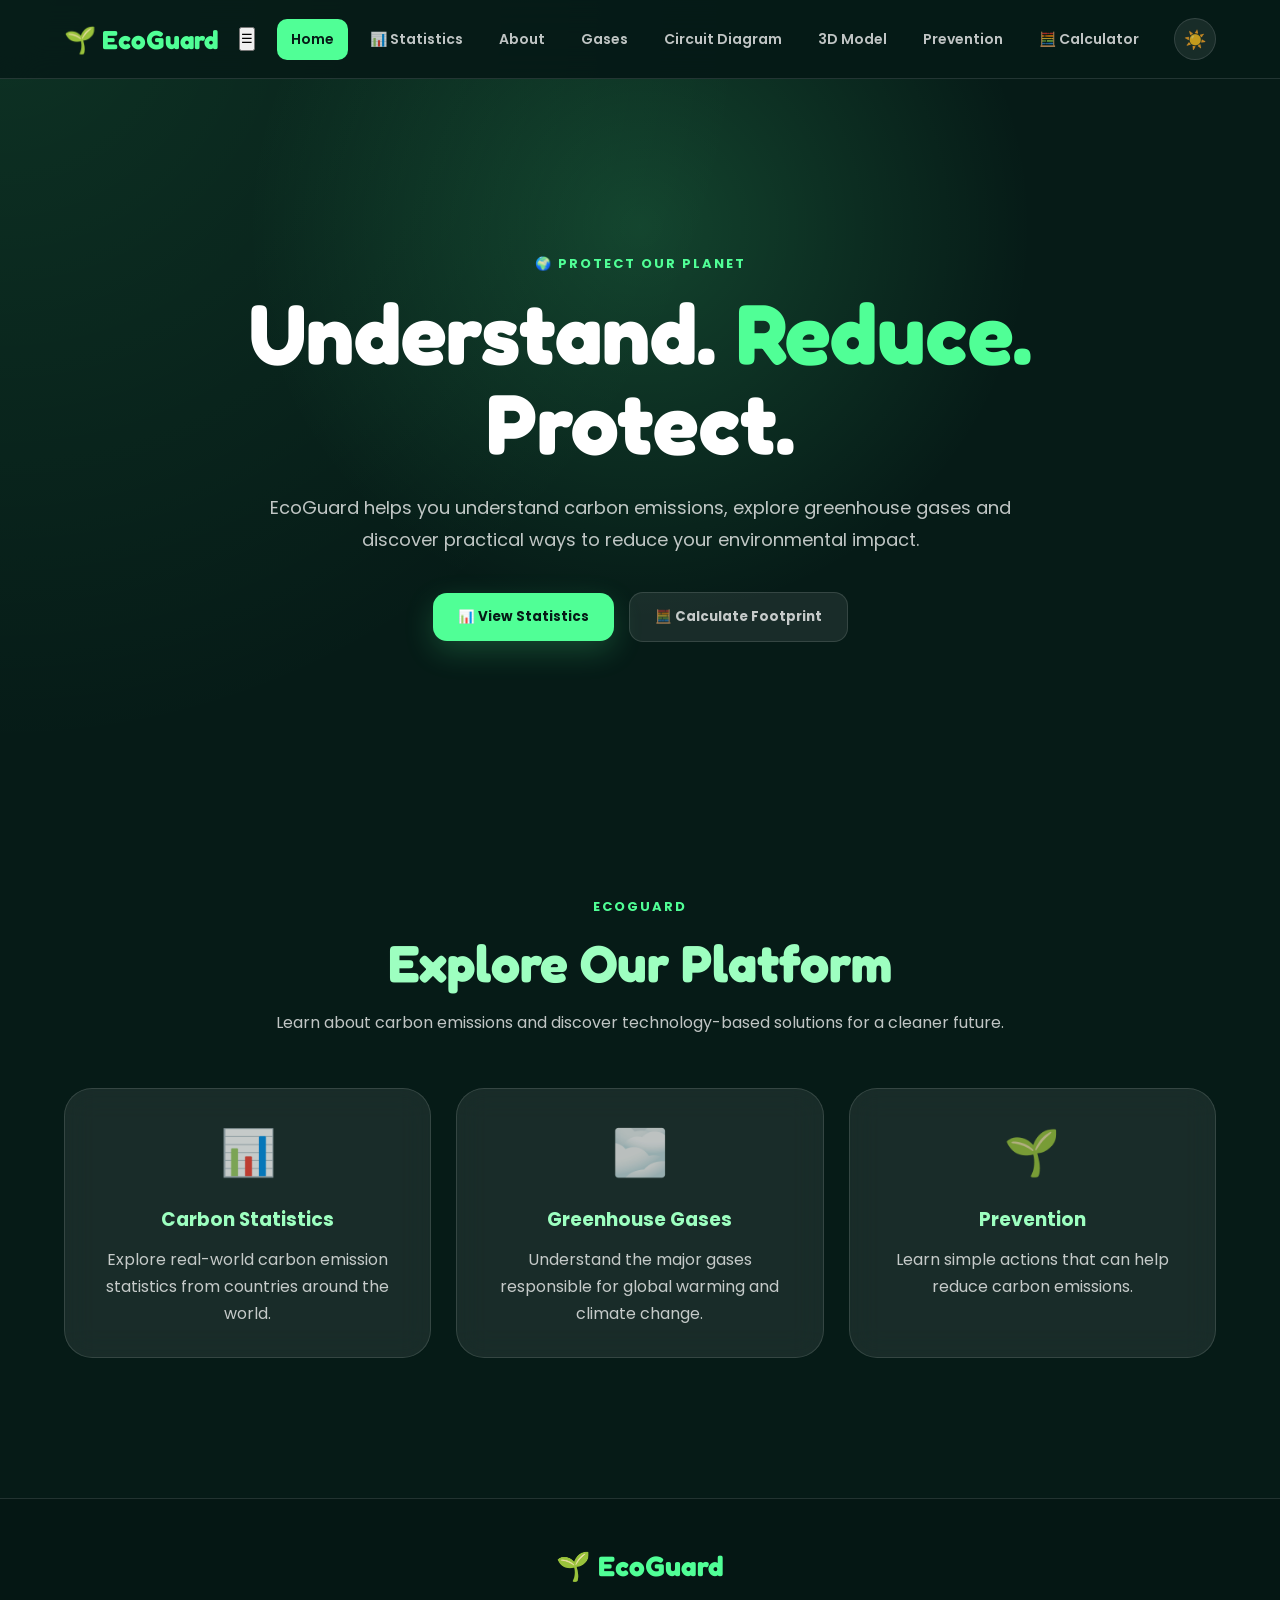
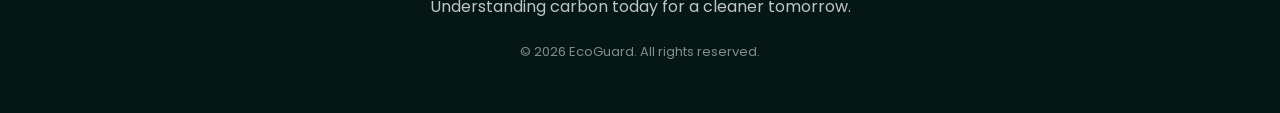
==== commit e322144f: "Update index.html" ====
--- a/index.html
+++ b/index.html
@@ -4,19 +4,29 @@
     <meta charset="UTF-8">
     <meta name="viewport" content="width=device-width, initial-scale=1.0">
 
-    <title>EcoGuard - Carbon Capture & Climate Protection</title>
+    <title>EcoGuard | Carbon Awareness</title>
+
+    <meta
+        name="description"
+        content="EcoGuard - Learn about carbon emissions, greenhouse gases, carbon statistics and ways to protect our planet."
+    >
 
     <link rel="preconnect" href="https://fonts.googleapis.com">
     <link rel="preconnect" href="https://fonts.gstatic.com" crossorigin>
 
-    <link href="https://fonts.googleapis.com/css2?family=Fredoka:wght@400;500;600;700&family=Poppins:wght@400;500;600;700&display=swap" rel="stylesheet">
+    <link
+        href="https://fonts.googleapis.com/css2?family=Fredoka:wght@400;500;600;700&family=Poppins:wght@300;400;500;600;700&display=swap"
+        rel="stylesheet"
+    >
 
     <link rel="stylesheet" href="style.css">
 </head>
 
 <body>
 
-<!-- ================= NAVIGATION ================= -->
+<!-- =========================================================
+     NAVIGATION
+========================================================= -->
 
 <header class="navbar">
 
@@ -24,36 +34,59 @@
         🌱 EcoGuard
     </div>
 
-    <nav class="nav-menu">
-
-        <button class="nav-btn active" data-section="home">
+    <button
+        class="menu-toggle"
+        id="menuToggle"
+        type="button"
+        aria-label="Open navigation menu"
+        aria-expanded="false"
+    >
+        ☰
+    </button>
+
+    <nav class="nav-menu" id="navMenu">
+
+        <button class="nav-btn active" type="button" data-section="home">
             Home
         </button>
 
-        <button class="nav-btn" data-section="about">
+        <button class="nav-btn" type="button" data-section="stats">
+            📊 Statistics
+        </button>
+
+        <button class="nav-btn" type="button" data-section="about">
             About
         </button>
 
-        <button class="nav-btn" data-section="gases">
+        <button class="nav-btn" type="button" data-section="gases">
             Gases
         </button>
 
-        <button class="nav-btn" data-section="circuit">
+        <button class="nav-btn" type="button" data-section="circuit">
             Circuit Diagram
         </button>
 
-        <button class="nav-btn" data-section="model">
+        <button class="nav-btn" type="button" data-section="model">
             3D Model
         </button>
 
-        <button class="nav-btn" data-section="prevention">
+        <button class="nav-btn" type="button" data-section="prevention">
             Prevention
         </button>
 
+        <button class="nav-btn" type="button" data-section="calculator">
+            🧮 Calculator
+        </button>
+
     </nav>
 
-    <button id="themeToggle" class="theme-toggle">
-        🌙
+    <button
+        class="theme-toggle"
+        id="themeToggle"
+        type="button"
+        aria-label="Toggle theme"
+    >
+        ☀️
     </button>
 
 </header>
@@ -61,7 +94,9 @@
 
 <main>
 
-<!-- ================= HOME ================= -->
+<!-- =========================================================
+     HOME
+========================================================= -->
 
 <section id="home" class="page-section active-section">
 
@@ -70,29 +105,37 @@
         <div class="hero-content">
 
             <p class="hero-tag">
-                🌍 PROTECTING OUR PLANET
+                🌍 PROTECT OUR PLANET
             </p>
 
             <h1>
-                Carbon Capture
-                <span>&</span>
-                Climate Protection
+                Understand.
+                <span>Reduce.</span>
+                Protect.
             </h1>
 
             <p class="hero-description">
-                Discover how technology, science and sustainable
-                practices can help reduce carbon emissions and
-                protect Earth's future.
+                EcoGuard helps you understand carbon emissions,
+                explore greenhouse gases and discover practical
+                ways to reduce your environmental impact.
             </p>
 
             <div class="hero-buttons">
 
-                <button class="primary-btn" data-section="about">
-                    Explore EcoGuard
+                <button
+                    class="primary-btn"
+                    type="button"
+                    data-section="stats"
+                >
+                    📊 View Statistics
                 </button>
 
-                <button class="secondary-btn" data-section="prevention">
-                    Prevention Tips
+                <button
+                    class="secondary-btn"
+                    type="button"
+                    data-section="calculator"
+                >
+                    🧮 Calculate Footprint
                 </button>
 
             </div>
@@ -102,23 +145,23 @@
     </div>
 
 
-    <!-- ================= FEATURES ================= -->
+    <!-- FEATURES -->
 
     <div class="section-container">
 
         <div class="section-heading">
 
             <p class="section-tag">
-                WHY IT MATTERS
+                ECOGUARD
             </p>
 
             <h2>
-                Understanding Carbon
+                Explore Our Platform
             </h2>
 
             <p>
-                Carbon emissions affect our atmosphere,
-                climate and future.
+                Learn about carbon emissions and discover
+                technology-based solutions for a cleaner future.
             </p>
 
         </div>
@@ -129,16 +172,16 @@
             <div class="feature-card">
 
                 <div class="feature-icon">
-                    🌡️
-                </div>
-
-                <h3>
-                    Global Warming
-                </h3>
-
-                <p>
-                    Greenhouse gases trap heat in Earth's
-                    atmosphere and increase global temperatures.
+                    📊
+                </div>
+
+                <h3>
+                    Carbon Statistics
+                </h3>
+
+                <p>
+                    Explore real-world carbon emission statistics
+                    from countries around the world.
                 </p>
 
             </div>
@@ -151,12 +194,12 @@
                 </div>
 
                 <h3>
-                    Carbon Emissions
-                </h3>
-
-                <p>
-                    Human activities release large quantities
-                    of carbon dioxide into the atmosphere.
+                    Greenhouse Gases
+                </h3>
+
+                <p>
+                    Understand the major gases responsible for
+                    global warming and climate change.
                 </p>
 
             </div>
@@ -165,16 +208,16 @@
             <div class="feature-card">
 
                 <div class="feature-icon">
-                    🌳
-                </div>
-
-                <h3>
-                    Natural Solutions
-                </h3>
-
-                <p>
-                    Forests, oceans and healthy ecosystems
-                    naturally absorb carbon dioxide.
+                    🌱
+                </div>
+
+                <h3>
+                    Prevention
+                </h3>
+
+                <p>
+                    Learn simple actions that can help reduce
+                    carbon emissions.
                 </p>
 
             </div>
@@ -183,41 +226,52 @@
 
     </div>
 
-
-    <!-- ================= CARBON STATISTICS ================= -->
-
-    <div class="section-container statistics-section">
+</section>
+
+
+<!-- =========================================================
+     STATISTICS
+========================================================= -->
+
+<section id="stats" class="page-section">
+
+    <div class="section-container">
 
         <div class="section-heading">
 
             <p class="section-tag">
-                🌍 GLOBAL IMPACT
+                📊 REAL-WORLD DATA
             </p>
 
             <h2>
-                Real-World Carbon Statistics
+                Carbon Emission Statistics
             </h2>
 
             <p>
-                2024 territorial CO₂ emissions from fossil fuels
-                and industry.
-            </p>
-
-        </div>
-
-
-        <!-- TOP STATISTICS -->
+                Explore global and country-level carbon dioxide
+                emissions using real-world data.
+            </p>
+
+        </div>
+
+
+        <!-- GLOBAL STATISTICS -->
 
         <div class="stats-grid">
 
             <div class="stat-card">
 
-                <div class="stat-number">
-                    38.6B
-                </div>
-
-                <p>
-                    Approximate global CO₂ emissions in 2024
+                <div
+                    class="stat-number counter"
+                    data-target="38.6"
+                >
+                    38.6
+                </div>
+
+                <p>
+                    Global CO₂ emissions
+                    <br>
+                    billion tonnes per year
                 </p>
 
             </div>
@@ -225,12 +279,16 @@
 
             <div class="stat-card">
 
-                <div class="stat-number">
-                    31.84%
-                </div>
-
-                <p>
-                    China's share of global CO₂ emissions
+                <div
+                    class="stat-number counter"
+                    data-target="31.84"
+                >
+                    31.84
+                </div>
+
+                <p>
+                    China's share of
+                    global emissions
                 </p>
 
             </div>
@@ -238,12 +296,16 @@
 
             <div class="stat-card">
 
-                <div class="stat-number">
-                    12.71%
-                </div>
-
-                <p>
-                    United States share of global CO₂ emissions
+                <div
+                    class="stat-number counter"
+                    data-target="12.71"
+                >
+                    12.71
+                </div>
+
+                <p>
+                    USA's share of
+                    global emissions
                 </p>
 
             </div>
@@ -251,12 +313,16 @@
 
             <div class="stat-card">
 
-                <div class="stat-number">
-                    8.27%
-                </div>
-
-                <p>
-                    India's share of global CO₂ emissions
+                <div
+                    class="stat-number counter"
+                    data-target="8.27"
+                >
+                    8.27
+                </div>
+
+                <p>
+                    India's share of
+                    global emissions
                 </p>
 
             </div>
@@ -269,7 +335,7 @@
         <div class="country-statistics">
 
             <h3 class="statistics-title">
-                🌐 Major CO₂ Emitters — 2024
+                🌍 Country Carbon Emissions
             </h3>
 
 
@@ -279,13 +345,13 @@
 
                 <div class="country-header">
 
-                    <div class="country-name">
+                    <span class="country-name">
                         🇨🇳 China
-                    </div>
-
-                    <div class="country-value">
-                        12.3B tonnes
-                    </div>
+                    </span>
+
+                    <span class="country-value">
+                        12.3B tonnes · 31.84%
+                    </span>
 
                 </div>
 
@@ -293,31 +359,32 @@
 
                     <div
                         class="country-fill china-bar"
-                        style="width: 100%;">
-                    </div>
-
-                </div>
-
-                <div class="country-details">
-                    31.84% of global CO₂ emissions
-                </div>
-
-            </div>
-
-
-            <!-- UNITED STATES -->
+                        style="width: 31.84%;"
+                    ></div>
+
+                </div>
+
+                <p class="country-details">
+                    China has the largest share of global
+                    territorial CO₂ emissions.
+                </p>
+
+            </div>
+
+
+            <!-- USA -->
 
             <div class="country-stat">
 
                 <div class="country-header">
 
-                    <div class="country-name">
+                    <span class="country-name">
                         🇺🇸 United States
-                    </div>
-
-                    <div class="country-value">
-                        4.9B tonnes
-                    </div>
+                    </span>
+
+                    <span class="country-value">
+                        4.9B tonnes · 12.71%
+                    </span>
 
                 </div>
 
@@ -325,14 +392,15 @@
 
                     <div
                         class="country-fill usa-bar"
-                        style="width: 39.84%;">
-                    </div>
-
-                </div>
-
-                <div class="country-details">
-                    12.71% of global CO₂ emissions
-                </div>
+                        style="width: 12.71%;"
+                    ></div>
+
+                </div>
+
+                <p class="country-details">
+                    The United States remains one of the world's
+                    largest contributors to CO₂ emissions.
+                </p>
 
             </div>
 
@@ -343,13 +411,13 @@
 
                 <div class="country-header">
 
-                    <div class="country-name">
+                    <span class="country-name">
                         🇮🇳 India
-                    </div>
-
-                    <div class="country-value">
-                        3.19B tonnes
-                    </div>
+                    </span>
+
+                    <span class="country-value">
+                        3.19B tonnes · 8.27%
+                    </span>
 
                 </div>
 
@@ -357,14 +425,15 @@
 
                     <div
                         class="country-fill india-bar"
-                        style="width: 25.98%;">
-                    </div>
-
-                </div>
-
-                <div class="country-details">
-                    8.27% of global CO₂ emissions
-                </div>
+                        style="width: 8.27%;"
+                    ></div>
+
+                </div>
+
+                <p class="country-details">
+                    India's emissions are strongly connected
+                    to energy demand and development.
+                </p>
 
             </div>
 
@@ -375,13 +444,13 @@
 
                 <div class="country-header">
 
-                    <div class="country-name">
+                    <span class="country-name">
                         🇷🇺 Russia
-                    </div>
-
-                    <div class="country-value">
-                        1.78B tonnes
-                    </div>
+                    </span>
+
+                    <span class="country-value">
+                        1.78B tonnes · 4.61%
+                    </span>
 
                 </div>
 
@@ -389,14 +458,15 @@
 
                     <div
                         class="country-fill russia-bar"
-                        style="width: 14.47%;">
-                    </div>
-
-                </div>
-
-                <div class="country-details">
-                    4.61% of global CO₂ emissions
-                </div>
+                        style="width: 4.61%;"
+                    ></div>
+
+                </div>
+
+                <p class="country-details">
+                    Russia is another major contributor to
+                    global territorial CO₂ emissions.
+                </p>
 
             </div>
 
@@ -407,13 +477,13 @@
 
                 <div class="country-header">
 
-                    <div class="country-name">
+                    <span class="country-name">
                         🇯🇵 Japan
-                    </div>
-
-                    <div class="country-value">
-                        2.49% global share
-                    </div>
+                    </span>
+
+                    <span class="country-value">
+                        2.49% of global emissions
+                    </span>
 
                 </div>
 
@@ -421,14 +491,15 @@
 
                     <div
                         class="country-fill japan-bar"
-                        style="width: 7.82%;">
-                    </div>
-
-                </div>
-
-                <div class="country-details">
-                    Japan accounted for 2.49% of global CO₂ emissions.
-                </div>
+                        style="width: 2.49%;"
+                    ></div>
+
+                </div>
+
+                <p class="country-details">
+                    Japan has a significant industrial and
+                    energy-related carbon footprint.
+                </p>
 
             </div>
 
@@ -439,13 +510,13 @@
 
                 <div class="country-header">
 
-                    <div class="country-name">
+                    <span class="country-name">
                         🇧🇷 Brazil
-                    </div>
-
-                    <div class="country-value">
+                    </span>
+
+                    <span class="country-value">
                         Major emitter
-                    </div>
+                    </span>
 
                 </div>
 
@@ -453,15 +524,15 @@
 
                     <div
                         class="country-fill brazil-bar"
-                        style="width: 7%;">
-                    </div>
-
-                </div>
-
-                <div class="country-details">
-                    Brazil is a significant greenhouse-gas emitter,
-                    particularly when land-use emissions are considered.
-                </div>
+                        style="width: 3%;"
+                    ></div>
+
+                </div>
+
+                <p class="country-details">
+                    Brazil is a major emitter, with emissions
+                    influenced by land-use change and energy.
+                </p>
 
             </div>
 
@@ -553,8 +624,9 @@
 
         <p class="statistics-source">
 
-            Source: Our World in Data — Global Carbon Budget (2025).
-            Data shown for 2024 territorial CO₂ emissions.
+            Source:
+            Our World in Data — Global Carbon Budget (2025).
+            Values represent 2024 territorial CO₂ emissions.
 
         </p>
 
@@ -563,7 +635,9 @@
 </section>
 
 
-<!-- ================= ABOUT ================= -->
+<!-- =========================================================
+     ABOUT
+========================================================= -->
 
 <section id="about" class="page-section">
 
@@ -576,13 +650,12 @@
             </p>
 
             <h2>
-                Protecting Our Future
+                Why Carbon Awareness Matters
             </h2>
 
             <p>
-                EcoGuard explains carbon emissions,
-                carbon capture technology and practical
-                ways to protect our environment.
+                Understanding carbon emissions is the first step
+                towards creating a cleaner and more sustainable future.
             </p>
 
         </div>
@@ -597,12 +670,12 @@
                 </div>
 
                 <h3>
-                    Our Planet
-                </h3>
-
-                <p>
-                    Earth depends on a balanced atmosphere.
-                    Excess greenhouse gases disturb this balance.
+                    Climate
+                </h3>
+
+                <p>
+                    Excess greenhouse gases trap heat in the
+                    atmosphere and contribute to climate change.
                 </p>
 
             </div>
@@ -611,16 +684,16 @@
             <div class="info-card">
 
                 <div class="info-icon">
-                    🧪
-                </div>
-
-                <h3>
-                    Science
-                </h3>
-
-                <p>
-                    Understanding greenhouse gases helps us
-                    develop better climate solutions.
+                    🏭
+                </div>
+
+                <h3>
+                    Industry
+                </h3>
+
+                <p>
+                    Energy production and industrial activity
+                    contribute significantly to global emissions.
                 </p>
 
             </div>
@@ -629,16 +702,16 @@
             <div class="info-card">
 
                 <div class="info-icon">
-                    💚
-                </div>
-
-                <h3>
-                    Our Responsibility
-                </h3>
-
-                <p>
-                    Everyone can contribute by reducing waste,
-                    saving energy and choosing sustainable options.
+                    🌱
+                </div>
+
+                <h3>
+                    Sustainability
+                </h3>
+
+                <p>
+                    Small changes in everyday behaviour can help
+                    reduce environmental impact.
                 </p>
 
             </div>
@@ -650,7 +723,9 @@
 </section>
 
 
-<!-- ================= GASES ================= -->
+<!-- =========================================================
+     GASES
+========================================================= -->
 
 <section id="gases" class="page-section">
 
@@ -659,16 +734,16 @@
         <div class="section-heading">
 
             <p class="section-tag">
-                GREENHOUSE GASES
+                🌫️ GREENHOUSE GASES
             </p>
 
             <h2>
-                Know the Major Gases
+                Major Greenhouse Gases
             </h2>
 
             <p>
-                Different greenhouse gases have different
-                sources and environmental effects.
+                Different gases contribute to the greenhouse
+                effect in different ways.
             </p>
 
         </div>
@@ -679,7 +754,7 @@
             <div class="gas-card">
 
                 <div class="gas-icon">
-                    🟢
+                    🌫️
                 </div>
 
                 <h3>
@@ -687,8 +762,8 @@
                 </h3>
 
                 <p>
-                    CO₂ is mainly produced by fossil fuel
-                    combustion, industry and deforestation.
+                    CO₂ is released mainly through fossil fuel
+                    combustion, industry and land-use change.
                 </p>
 
             </div>
@@ -697,7 +772,7 @@
             <div class="gas-card">
 
                 <div class="gas-icon">
-                    🔵
+                    🐄
                 </div>
 
                 <h3>
@@ -705,8 +780,8 @@
                 </h3>
 
                 <p>
-                    CH₄ comes from agriculture, livestock,
-                    landfills and fossil fuel production.
+                    CH₄ is associated with agriculture, livestock,
+                    waste and fossil fuel production.
                 </p>
 
             </div>
@@ -715,7 +790,7 @@
             <div class="gas-card">
 
                 <div class="gas-icon">
-                    🟣
+                    🌾
                 </div>
 
                 <h3>
@@ -723,8 +798,8 @@
                 </h3>
 
                 <p>
-                    N₂O is associated with agriculture,
-                    fertilizers and industrial processes.
+                    N₂O is released from agricultural activities,
+                    fertilisers and several industrial processes.
                 </p>
 
             </div>
@@ -733,7 +808,7 @@
             <div class="gas-card">
 
                 <div class="gas-icon">
-                    🟠
+                    ☁️
                 </div>
 
                 <h3>
@@ -741,8 +816,8 @@
                 </h3>
 
                 <p>
-                    Water vapour is a natural greenhouse gas
-                    that plays an important role in Earth's climate.
+                    Water vapour is a naturally occurring greenhouse
+                    gas and plays an important role in climate feedback.
                 </p>
 
             </div>
@@ -754,7 +829,9 @@
 </section>
 
 
-<!-- ================= CIRCUIT ================= -->
+<!-- =========================================================
+     CIRCUIT DIAGRAM
+========================================================= -->
 
 <section id="circuit" class="page-section">
 
@@ -763,16 +840,16 @@
         <div class="section-heading">
 
             <p class="section-tag">
-                CARBON CAPTURE SYSTEM
+                ⚡ TECHNOLOGY
             </p>
 
             <h2>
-                Circuit Diagram
+                Carbon Monitoring Circuit
             </h2>
 
             <p>
-                A simplified representation of a carbon
-                capture and filtration system.
+                A conceptual circuit for monitoring environmental
+                conditions and carbon-related information.
             </p>
 
         </div>
@@ -784,7 +861,7 @@
 
                 <img
                     src="circuit-diagram.svg"
-                    alt="Carbon Capture Circuit Diagram"
+                    alt="EcoGuard Carbon Monitoring Circuit Diagram"
                 >
 
             </div>
@@ -797,27 +874,27 @@
                 </h3>
 
                 <p>
-                    Carbon-rich gases enter the system and
-                    pass through several stages of filtration
-                    and carbon capture.
+                    Sensors collect environmental information,
+                    which can then be processed and displayed
+                    for monitoring.
                 </p>
 
                 <ul>
 
                     <li>
-                        🌫️ Gas enters the system
+                        🌡️ Environmental sensing
                     </li>
 
                     <li>
-                        🧪 Carbon capture stage
+                        📡 Sensor data collection
                     </li>
 
                     <li>
-                        💧 Filtration
+                        💻 Data processing
                     </li>
 
                     <li>
-                        🌱 Cleaner gas output
+                        📊 Information display
                     </li>
 
                 </ul>
@@ -831,7 +908,9 @@
 </section>
 
 
-<!-- ================= 3D MODEL ================= -->
+<!-- =========================================================
+     3D MODEL
+========================================================= -->
 
 <section id="model" class="page-section">
 
@@ -840,16 +919,16 @@
         <div class="section-heading">
 
             <p class="section-tag">
-                TECHNOLOGY
+                🧩 3D MODEL
             </p>
 
             <h2>
-                Carbon Capture 3D Model
+                EcoGuard Model
             </h2>
 
             <p>
-                Explore the carbon capture process through
-                an interactive model.
+                Explore the EcoGuard model and understand
+                its components.
             </p>
 
         </div>
@@ -859,9 +938,15 @@
 
             <div class="model-video">
 
-                <video controls>
-
-                    <source src="3.mp4" type="video/mp4">
+                <video
+                    controls
+                    preload="metadata"
+                >
+
+                    <source
+                        src="3.mp4"
+                        type="video/mp4"
+                    >
 
                     Your browser does not support video playback.
 
@@ -873,32 +958,44 @@
             <div class="model-info">
 
                 <h3>
-                    Carbon Capture Process
-                </h3>
-
-                <p>
-                    Carbon capture systems separate carbon
-                    dioxide from industrial gases before it
-                    reaches the atmosphere.
+                    Inside the Model
+                </h3>
+
+                <p>
+                    This model demonstrates the concept behind
+                    environmental monitoring and carbon awareness.
                 </p>
 
                 <div class="model-points">
 
                     <div>
-                        <strong>01</strong>
-                        Capture
+                        🔬
+                        <strong>
+                            Sensors
+                        </strong>
                     </div>
 
                     <div>
-                        <strong>02</strong>
-                        Transport
+                        📡
+                        <strong>
+                            Data collection
+                        </strong>
                     </div>
 
                     <div>
-                        <strong>03</strong>
-                        Storage
+                        💻
+                        <strong>
+                            Processing
+                        </strong>
                     </div>
 
+                    <div>
+                        📊
+                        <strong>
+                            Monitoring
+                        </strong>
+                    </div>
+
                 </div>
 
             </div>
@@ -910,7 +1007,9 @@
 </section>
 
 
-<!-- ================= PREVENTION ================= -->
+<!-- =========================================================
+     PREVENTION
+========================================================= -->
 
 <section id="prevention" class="page-section">
 
@@ -919,40 +1018,21 @@
         <div class="section-heading">
 
             <p class="section-tag">
-                TAKE ACTION
+                🌿 TAKE ACTION
             </p>
 
             <h2>
-                Prevent Carbon Emissions
+                Carbon Prevention
             </h2>
 
             <p>
-                Small changes in our daily lives can help
-                reduce greenhouse gas emissions.
+                Simple choices can make a meaningful difference.
             </p>
 
         </div>
 
 
         <div class="prevention-grid">
-
-            <div class="prevention-card">
-
-                <div class="prevention-icon">
-                    💡
-                </div>
-
-                <h3>
-                    Save Energy
-                </h3>
-
-                <p>
-                    Turn off unused lights and appliances
-                    and choose energy-efficient devices.
-                </p>
-
-            </div>
-
 
             <div class="prevention-card">
 
@@ -961,12 +1041,30 @@
                 </div>
 
                 <h3>
-                    Sustainable Transport
-                </h3>
-
-                <p>
-                    Walk, cycle, use public transport or
-                    share rides whenever possible.
+                    Use Public Transport
+                </h3>
+
+                <p>
+                    Choose public transport, cycling or walking
+                    whenever possible.
+                </p>
+
+            </div>
+
+
+            <div class="prevention-card">
+
+                <div class="prevention-icon">
+                    ⚡
+                </div>
+
+                <h3>
+                    Save Energy
+                </h3>
+
+                <p>
+                    Switch off unused electrical appliances and
+                    use energy-efficient devices.
                 </p>
 
             </div>
@@ -979,12 +1077,12 @@
                 </div>
 
                 <h3>
-                    Protect Forests
-                </h3>
-
-                <p>
-                    Protect forests and plant trees to
-                    increase natural carbon absorption.
+                    Protect Trees
+                </h3>
+
+                <p>
+                    Trees absorb carbon dioxide and support
+                    healthy ecosystems.
                 </p>
 
             </div>
@@ -1001,8 +1099,8 @@
                 </h3>
 
                 <p>
-                    Reduce, reuse and recycle materials
-                    instead of sending them to landfills.
+                    Reduce, reuse and recycle materials whenever
+                    possible.
                 </p>
 
             </div>
@@ -1011,16 +1109,16 @@
             <div class="prevention-card">
 
                 <div class="prevention-icon">
-                    ☀️
-                </div>
-
-                <h3>
-                    Clean Energy
-                </h3>
-
-                <p>
-                    Support renewable energy sources such
-                    as solar and wind power.
+                    🥗
+                </div>
+
+                <h3>
+                    Sustainable Food
+                </h3>
+
+                <p>
+                    Choose more sustainable food options and
+                    reduce unnecessary food waste.
                 </p>
 
             </div>
@@ -1029,24 +1127,24 @@
             <div class="prevention-card">
 
                 <div class="prevention-icon">
-                    📢
-                </div>
-
-                <h3>
-                    Spread Awareness
-                </h3>
-
-                <p>
-                    Educate others about climate change
-                    and encourage sustainable habits.
-                </p>
-
-            </div>
-
-        </div>
-
-
-        <!-- ================= AI CARBON ANALYZER ================= -->
+                    💧
+                </div>
+
+                <h3>
+                    Save Resources
+                </h3>
+
+                <p>
+                    Use water and other natural resources
+                    responsibly.
+                </p>
+
+            </div>
+
+        </div>
+
+
+        <!-- AI CARBON ANALYZER -->
 
         <div class="prevention-ai-box">
 
@@ -1065,7 +1163,8 @@
 
             <a
                 href="ai-carbon-analyzer.html"
-                class="carbon-ai-button">
+                class="carbon-ai-button"
+            >
                 🤖 Open AI Carbon Analyzer
             </a>
 
@@ -1075,30 +1174,349 @@
 
 </section>
 
+
+<!-- =========================================================
+     CALCULATOR
+========================================================= -->
+
+<section id="calculator" class="page-section">
+
+    <div class="section-container">
+
+        <div class="section-heading">
+
+            <p class="section-tag">
+                🧮 CARBON CALCULATOR
+            </p>
+
+            <h2>
+                Calculate Your Carbon Footprint
+            </h2>
+
+            <p>
+                Adjust the sliders to estimate your approximate
+                monthly carbon footprint.
+            </p>
+
+        </div>
+
+
+        <div class="calculator-grid">
+
+
+            <!-- INPUT PANEL -->
+
+            <div class="calculator-panel">
+
+                <h3>
+                    Monthly Activities
+                </h3>
+
+                <p class="calculator-subtitle">
+                    Enter approximate values for your normal
+                    monthly activities.
+                </p>
+
+
+                <!-- DRIVING -->
+
+                <div class="calculator-field">
+
+                    <label for="carbonCar">
+
+                        <span>
+                            🚗 Driving
+                        </span>
+
+                        <output id="carbonCarOut">
+                            400 km
+                        </output>
+
+                    </label>
+
+                    <input
+                        type="range"
+                        id="carbonCar"
+                        min="0"
+                        max="1500"
+                        value="400"
+                        step="10"
+                    >
+
+                </div>
+
+
+                <!-- ELECTRICITY -->
+
+                <div class="calculator-field">
+
+                    <label for="carbonPower">
+
+                        <span>
+                            ⚡ Home Electricity
+                        </span>
+
+                        <output id="carbonPowerOut">
+                            180 kWh
+                        </output>
+
+                    </label>
+
+                    <input
+                        type="range"
+                        id="carbonPower"
+                        min="0"
+                        max="800"
+                        value="180"
+                        step="10"
+                    >
+
+                </div>
+
+
+                <!-- MEALS -->
+
+                <div class="calculator-field">
+
+                    <label for="carbonMeals">
+
+                        <span>
+                            🍖 Meat-based Meals
+                        </span>
+
+                        <output id="carbonMealsOut">
+                            12 meals
+                        </output>
+
+                    </label>
+
+                    <input
+                        type="range"
+                        id="carbonMeals"
+                        min="0"
+                        max="60"
+                        value="12"
+                        step="1"
+                    >
+
+                </div>
+
+
+                <!-- FLIGHTS -->
+
+                <div class="calculator-field">
+
+                    <label for="carbonFlights">
+
+                        <span>
+                            ✈️ Short Flights
+                        </span>
+
+                        <output id="carbonFlightsOut">
+                            0 flights
+                        </output>
+
+                    </label>
+
+                    <input
+                        type="range"
+                        id="carbonFlights"
+                        min="0"
+                        max="6"
+                        value="0"
+                        step="1"
+                    >
+
+                </div>
+
+
+                <p class="calculator-note">
+
+                    Estimated factors:
+                    driving 0.19 kg CO₂/km,
+                    electricity 0.42 kg CO₂/kWh,
+                    meat-based meal 2.5 kg CO₂,
+                    short flight 255 kg CO₂.
+
+                </p>
+
+            </div>
+
+
+            <!-- RESULT PANEL -->
+
+            <div class="carbon-result-card">
+
+                <p class="calculator-eyebrow">
+                    ESTIMATED MONTHLY FOOTPRINT
+                </p>
+
+
+                <div class="carbon-total">
+
+                    <span id="carbonTotal">
+                        0.0
+                    </span>
+
+                    <small>
+                        kg CO₂
+                    </small>
+
+                </div>
+
+
+                <p
+                    class="carbon-comparison"
+                    id="carbonComparison"
+                >
+                    Calculating...
+                </p>
+
+
+                <!-- CATEGORY BARS -->
+
+                <div class="carbon-bars">
+
+
+                    <!-- TRANSPORT -->
+
+                    <div class="carbon-bar-row">
+
+                        <div class="carbon-bar-label">
+
+                            <span>
+                                🚗 Transport
+                            </span>
+
+                            <span id="carbonTransportVal">
+                                0.0 kg
+                            </span>
+
+                        </div>
+
+                        <div class="carbon-track">
+
+                            <div
+                                id="carbonTransportBar"
+                                class="carbon-fill transport-fill"
+                            ></div>
+
+                        </div>
+
+                    </div>
+
+
+                    <!-- ENERGY -->
+
+                    <div class="carbon-bar-row">
+
+                        <div class="carbon-bar-label">
+
+                            <span>
+                                ⚡ Energy
+                            </span>
+
+                            <span id="carbonEnergyVal">
+                                0.0 kg
+                            </span>
+
+                        </div>
+
+                        <div class="carbon-track">
+
+                            <div
+                                id="carbonEnergyBar"
+                                class="carbon-fill energy-fill"
+                            ></div>
+
+                        </div>
+
+                    </div>
+
+
+                    <!-- FOOD -->
+
+                    <div class="carbon-bar-row">
+
+                        <div class="carbon-bar-label">
+
+                            <span>
+                                🍖 Food
+                            </span>
+
+                            <span id="carbonFoodVal">
+                                0.0 kg
+                            </span>
+
+                        </div>
+
+                        <div class="carbon-track">
+
+                            <div
+                                id="carbonFoodBar"
+                                class="carbon-fill food-fill"
+                            ></div>
+
+                        </div>
+
+                    </div>
+
+                </div>
+
+
+                <!-- RECOMMENDATION -->
+
+                <div class="carbon-tips">
+
+                    <h3 id="carbonTipTitle">
+                        🌱 Start Exploring
+                    </h3>
+
+                    <p id="carbonTipText">
+                        Your largest emission category will
+                        appear here with a practical recommendation.
+                    </p>
+
+                </div>
+
+            </div>
+
+        </div>
+
+    </div>
+
+</section>
+
 </main>
 
 
-<!-- ================= FOOTER ================= -->
+<!-- =========================================================
+     FOOTER
+========================================================= -->
 
 <footer class="footer">
 
-    <div class="footer-content">
-
-        <h3>
-            🌱 EcoGuard
-        </h3>
-
-        <p>
-            Building a cleaner and greener future.
-        </p>
-
-        <p class="copyright">
-            © 2026 EcoGuard. All rights reserved.
-        </p>
-
-    </div>
+    <h3>
+        🌱 EcoGuard
+    </h3>
+
+    <p>
+        Understanding carbon today for a cleaner tomorrow.
+    </p>
+
+    <p class="copyright">
+        © 2026 EcoGuard. All rights reserved.
+    </p>
 
 </footer>
+
+
+<!-- Optional click sound.
+     You can add clickSound.mp3 later if desired. -->
+
+<audio id="clickSound" preload="auto">
+    <source src="clickSound.mp3" type="audio/mpeg">
+</audio>
 
 
 <script src="script.js"></script>
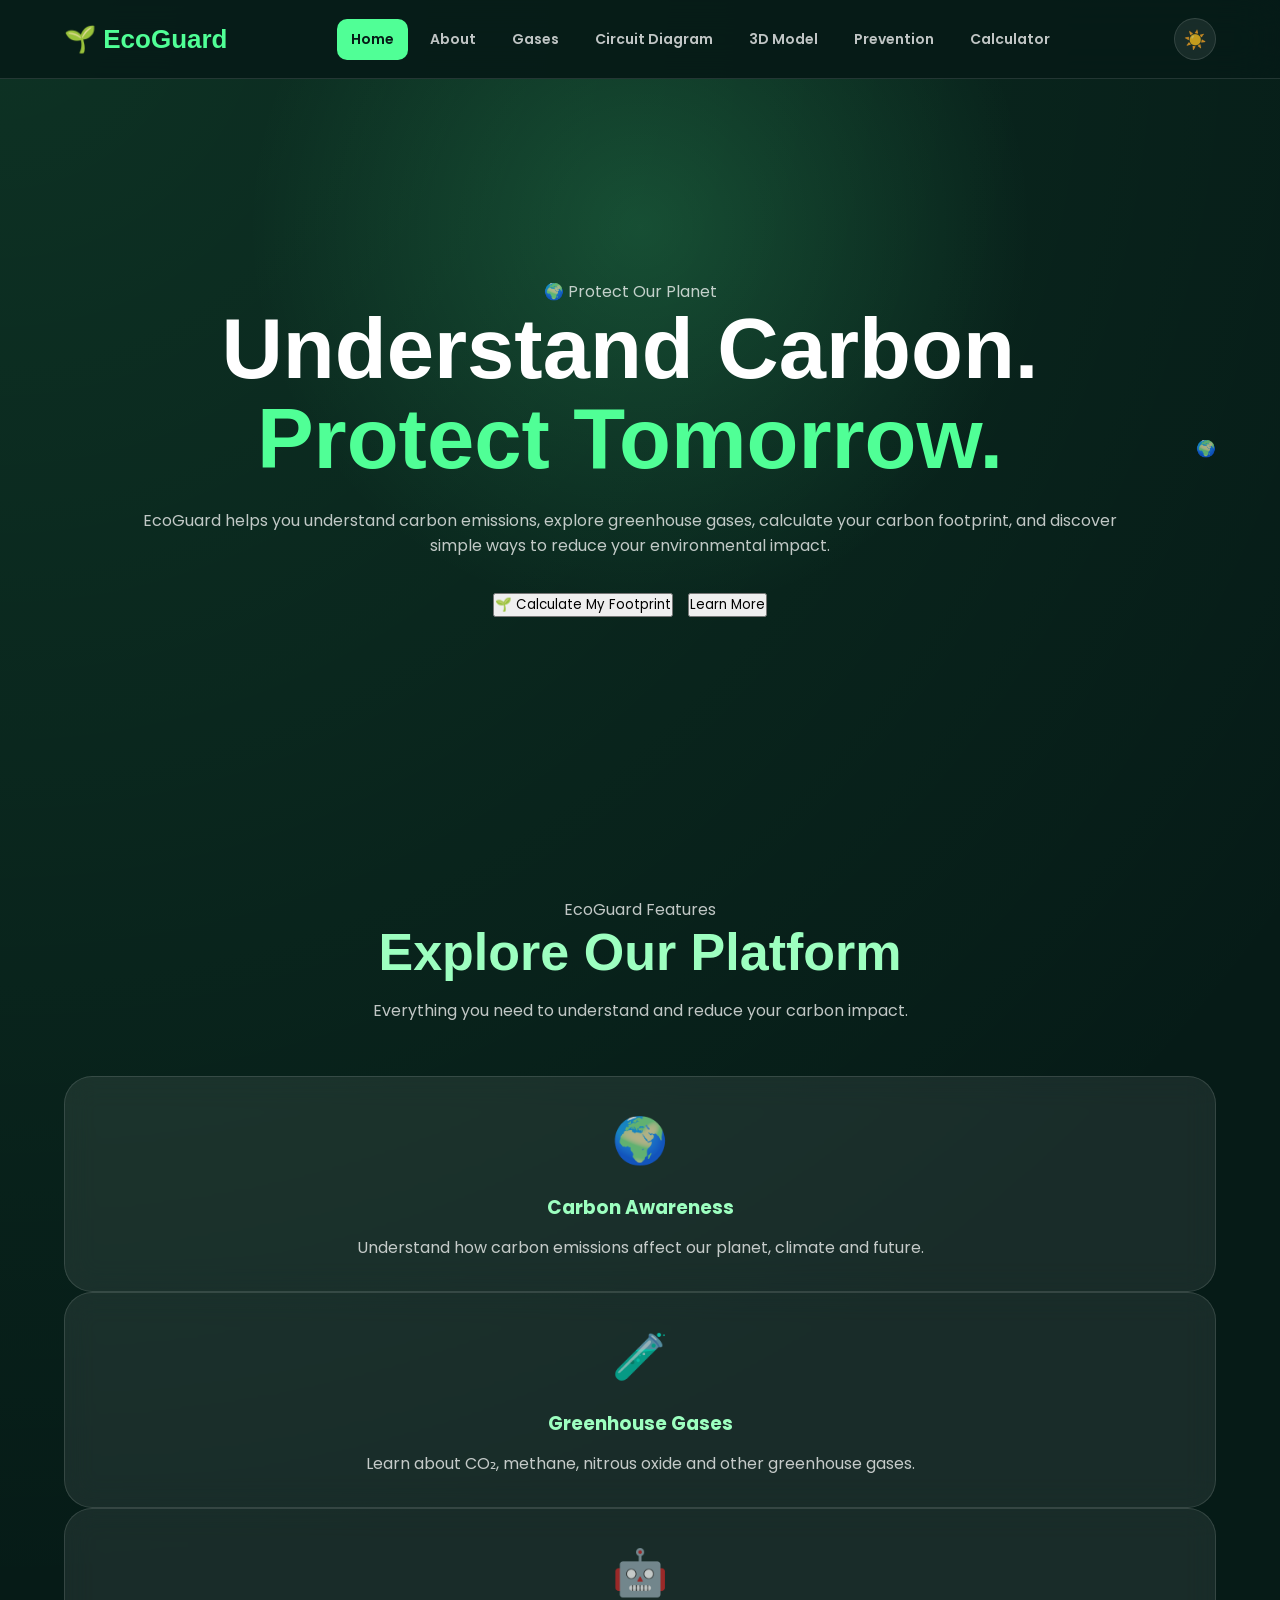
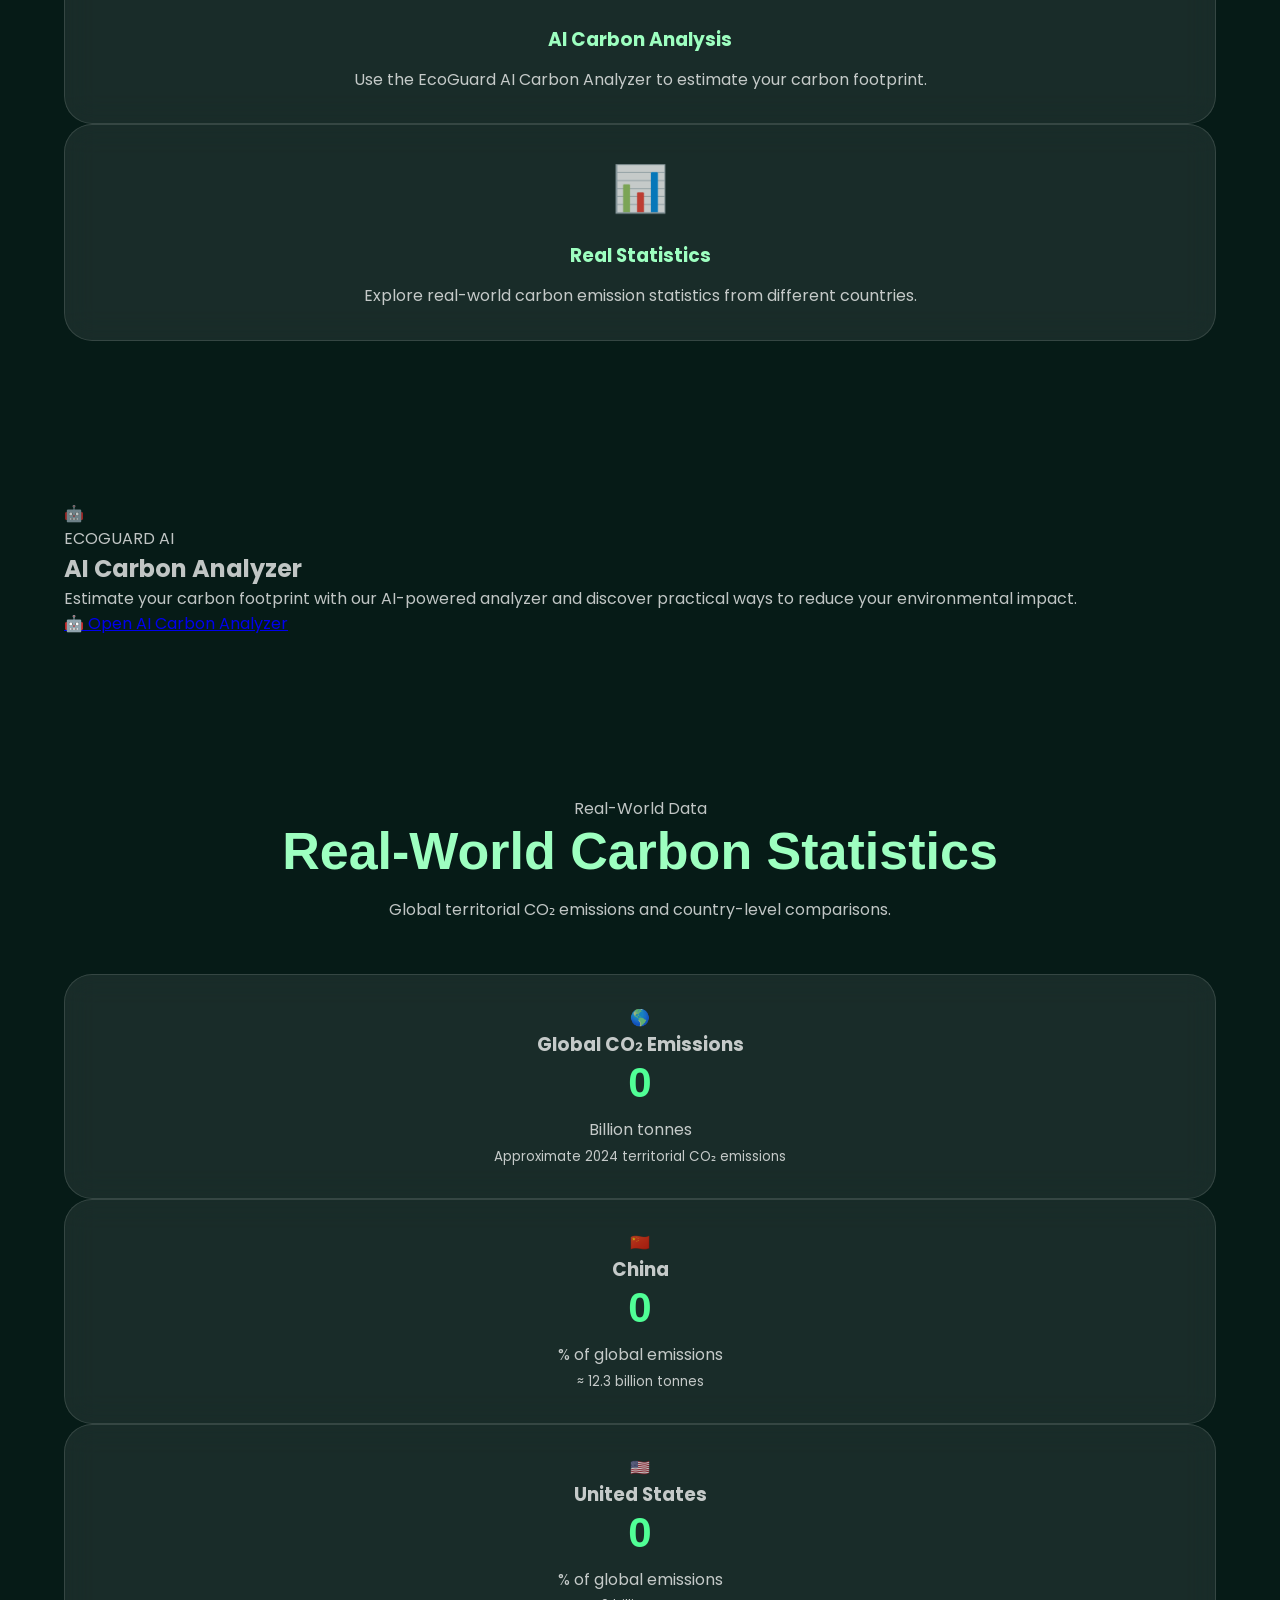
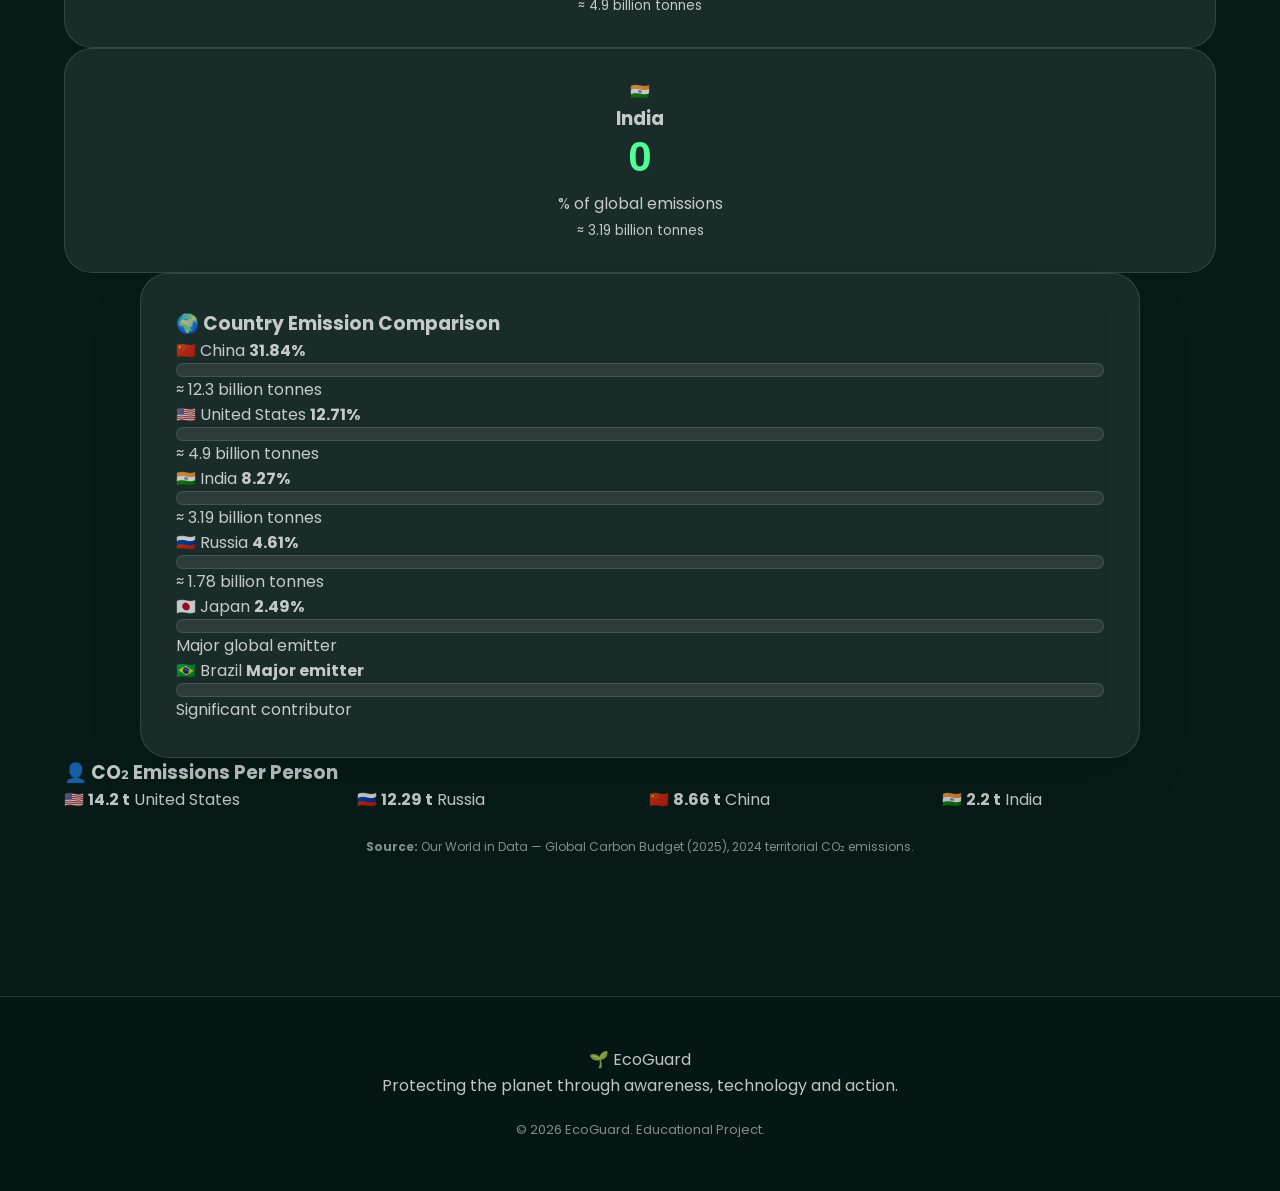
==== commit a6e4bbd3: "Update index.html" ====
--- a/index.html
+++ b/index.html
@@ -4,18 +4,18 @@
     <meta charset="UTF-8">
     <meta name="viewport" content="width=device-width, initial-scale=1.0">
 
-    <title>EcoGuard | Carbon Awareness</title>
+    <title>EcoGuard | Carbon Awareness Platform</title>
 
     <meta
         name="description"
-        content="EcoGuard - Learn about carbon emissions, greenhouse gases, carbon statistics and ways to protect our planet."
+        content="EcoGuard - Learn about carbon emissions, calculate your carbon footprint and discover ways to protect the environment."
     >
 
     <link rel="preconnect" href="https://fonts.googleapis.com">
     <link rel="preconnect" href="https://fonts.gstatic.com" crossorigin>
 
     <link
-        href="https://fonts.googleapis.com/css2?family=Fredoka:wght@400;500;600;700&family=Poppins:wght@300;400;500;600;700&display=swap"
+        href="https://fonts.googleapis.com/css2?family=Poppins:wght@300;400;500;600;700;800&display=swap"
         rel="stylesheet"
     >
 
@@ -24,9 +24,7 @@
 
 <body>
 
-<!-- =========================================================
-     NAVIGATION
-========================================================= -->
+<!-- ================= NAVBAR ================= -->
 
 <header class="navbar">
 
@@ -34,48 +32,34 @@
         🌱 EcoGuard
     </div>
 
-    <button
-        class="menu-toggle"
-        id="menuToggle"
-        type="button"
-        aria-label="Open navigation menu"
-        aria-expanded="false"
-    >
-        ☰
-    </button>
-
     <nav class="nav-menu" id="navMenu">
 
-        <button class="nav-btn active" type="button" data-section="home">
+        <button class="nav-btn active" data-section="home">
             Home
         </button>
 
-        <button class="nav-btn" type="button" data-section="stats">
-            📊 Statistics
-        </button>
-
-        <button class="nav-btn" type="button" data-section="about">
+        <button class="nav-btn" data-section="about">
             About
         </button>
 
-        <button class="nav-btn" type="button" data-section="gases">
+        <button class="nav-btn" data-section="gases">
             Gases
         </button>
 
-        <button class="nav-btn" type="button" data-section="circuit">
+        <button class="nav-btn" data-section="circuit">
             Circuit Diagram
         </button>
 
-        <button class="nav-btn" type="button" data-section="model">
+        <button class="nav-btn" data-section="model">
             3D Model
         </button>
 
-        <button class="nav-btn" type="button" data-section="prevention">
+        <button class="nav-btn" data-section="prevention">
             Prevention
         </button>
 
-        <button class="nav-btn" type="button" data-section="calculator">
-            🧮 Calculator
+        <button class="nav-btn" data-section="calculator">
+            Calculator
         </button>
 
     </nav>
@@ -83,7 +67,6 @@
     <button
         class="theme-toggle"
         id="themeToggle"
-        type="button"
         aria-label="Toggle theme"
     >
         ☀️
@@ -92,1137 +75,1015 @@
 </header>
 
 
+<!-- ================= MAIN ================= -->
+
 <main>
 
-<!-- =========================================================
-     HOME
-========================================================= -->
-
-<section id="home" class="page-section active-section">
-
-    <div class="hero">
-
-        <div class="hero-content">
-
-            <p class="hero-tag">
-                🌍 PROTECT OUR PLANET
-            </p>
-
-            <h1>
-                Understand.
-                <span>Reduce.</span>
-                Protect.
-            </h1>
-
-            <p class="hero-description">
-                EcoGuard helps you understand carbon emissions,
-                explore greenhouse gases and discover practical
-                ways to reduce your environmental impact.
-            </p>
-
-            <div class="hero-buttons">
-
-                <button
-                    class="primary-btn"
-                    type="button"
-                    data-section="stats"
-                >
-                    📊 View Statistics
-                </button>
-
-                <button
-                    class="secondary-btn"
-                    type="button"
-                    data-section="calculator"
-                >
-                    🧮 Calculate Footprint
-                </button>
+    <!-- ================= HOME ================= -->
+
+    <section id="home" class="page-section active-section">
+
+        <div class="hero">
+
+            <div class="hero-content">
+
+                <span class="hero-badge">
+                    🌍 Protect Our Planet
+                </span>
+
+                <h1>
+                    Understand Carbon.
+                    <span>Protect Tomorrow.</span>
+                </h1>
+
+                <p>
+                    EcoGuard helps you understand carbon emissions,
+                    explore greenhouse gases, calculate your carbon footprint,
+                    and discover simple ways to reduce your environmental impact.
+                </p>
+
+                <div class="hero-buttons">
+
+                    <button
+                        class="primary-button"
+                        data-section-link="calculator"
+                    >
+                        🌱 Calculate My Footprint
+                    </button>
+
+                    <button
+                        class="secondary-button"
+                        data-section-link="about"
+                    >
+                        Learn More
+                    </button>
+
+                </div>
+
+            </div>
+
+            <div class="hero-visual">
+
+                <div class="earth-container">
+
+                    <div class="earth">
+                        🌍
+                    </div>
+
+                    <div class="orbit orbit-one"></div>
+                    <div class="orbit orbit-two"></div>
+
+                </div>
 
             </div>
 
         </div>
 
-    </div>
-
-
-    <!-- FEATURES -->
-
-    <div class="section-container">
-
-        <div class="section-heading">
-
-            <p class="section-tag">
-                ECOGUARD
-            </p>
-
-            <h2>
-                Explore Our Platform
-            </h2>
-
-            <p>
-                Learn about carbon emissions and discover
-                technology-based solutions for a cleaner future.
-            </p>
+
+        <!-- ================= FEATURES ================= -->
+
+        <div class="section-container">
+
+            <div class="section-heading">
+
+                <span>EcoGuard Features</span>
+
+                <h2>
+                    Explore Our Platform
+                </h2>
+
+                <p>
+                    Everything you need to understand and reduce your carbon impact.
+                </p>
+
+            </div>
+
+
+            <div class="features-grid">
+
+                <div class="feature-card">
+
+                    <div class="feature-icon">
+                        🌍
+                    </div>
+
+                    <h3>
+                        Carbon Awareness
+                    </h3>
+
+                    <p>
+                        Understand how carbon emissions affect our planet,
+                        climate and future.
+                    </p>
+
+                </div>
+
+
+                <div class="feature-card">
+
+                    <div class="feature-icon">
+                        🧪
+                    </div>
+
+                    <h3>
+                        Greenhouse Gases
+                    </h3>
+
+                    <p>
+                        Learn about CO₂, methane, nitrous oxide and other
+                        greenhouse gases.
+                    </p>
+
+                </div>
+
+
+                <div class="feature-card">
+
+                    <div class="feature-icon">
+                        🤖
+                    </div>
+
+                    <h3>
+                        AI Carbon Analysis
+                    </h3>
+
+                    <p>
+                        Use the EcoGuard AI Carbon Analyzer to estimate your
+                        carbon footprint.
+                    </p>
+
+                </div>
+
+
+                <div class="feature-card">
+
+                    <div class="feature-icon">
+                        📊
+                    </div>
+
+                    <h3>
+                        Real Statistics
+                    </h3>
+
+                    <p>
+                        Explore real-world carbon emission statistics from
+                        different countries.
+                    </p>
+
+                </div>
+
+            </div>
 
         </div>
 
 
-        <div class="feature-grid">
-
-            <div class="feature-card">
-
-                <div class="feature-icon">
-                    📊
-                </div>
+        <!-- ================= AI CARBON ANALYZER MAIN DASHBOARD ================= -->
+
+        <div class="section-container">
+
+            <div class="dashboard-ai-box">
+
+                <div class="dashboard-ai-icon">
+                    🤖
+                </div>
+
+                <div class="dashboard-ai-content">
+
+                    <span class="ai-label">
+                        ECOGUARD AI
+                    </span>
+
+                    <h2>
+                        AI Carbon Analyzer
+                    </h2>
+
+                    <p>
+                        Estimate your carbon footprint with our AI-powered
+                        analyzer and discover practical ways to reduce your
+                        environmental impact.
+                    </p>
+
+                    <a
+                        href="ai-carbon-analyzer.html"
+                        class="dashboard-ai-button"
+                    >
+                        🤖 Open AI Carbon Analyzer
+                    </a>
+
+                </div>
+
+            </div>
+
+        </div>
+
+
+        <!-- ================= REAL WORLD STATISTICS ================= -->
+
+        <div class="section-container statistics-section">
+
+            <div class="section-heading">
+
+                <span>
+                    Real-World Data
+                </span>
+
+                <h2>
+                    Real-World Carbon Statistics
+                </h2>
+
+                <p>
+                    Global territorial CO₂ emissions and country-level comparisons.
+                </p>
+
+            </div>
+
+
+            <!-- GLOBAL STATS -->
+
+            <div class="statistics-grid">
+
+                <div class="stat-card">
+
+                    <div class="stat-icon">
+                        🌎
+                    </div>
+
+                    <h3>
+                        Global CO₂ Emissions
+                    </h3>
+
+                    <div
+                        class="stat-number counter"
+                        data-target="38.6"
+                        data-decimals="1"
+                    >
+                        0
+                    </div>
+
+                    <p>
+                        Billion tonnes
+                    </p>
+
+                    <small>
+                        Approximate 2024 territorial CO₂ emissions
+                    </small>
+
+                </div>
+
+
+                <div class="stat-card">
+
+                    <div class="stat-icon">
+                        🇨🇳
+                    </div>
+
+                    <h3>
+                        China
+                    </h3>
+
+                    <div
+                        class="stat-number counter"
+                        data-target="31.84"
+                        data-decimals="2"
+                    >
+                        0
+                    </div>
+
+                    <p>
+                        % of global emissions
+                    </p>
+
+                    <small>
+                        ≈ 12.3 billion tonnes
+                    </small>
+
+                </div>
+
+
+                <div class="stat-card">
+
+                    <div class="stat-icon">
+                        🇺🇸
+                    </div>
+
+                    <h3>
+                        United States
+                    </h3>
+
+                    <div
+                        class="stat-number counter"
+                        data-target="12.71"
+                        data-decimals="2"
+                    >
+                        0
+                    </div>
+
+                    <p>
+                        % of global emissions
+                    </p>
+
+                    <small>
+                        ≈ 4.9 billion tonnes
+                    </small>
+
+                </div>
+
+
+                <div class="stat-card">
+
+                    <div class="stat-icon">
+                        🇮🇳
+                    </div>
+
+                    <h3>
+                        India
+                    </h3>
+
+                    <div
+                        class="stat-number counter"
+                        data-target="8.27"
+                        data-decimals="2"
+                    >
+                        0
+                    </div>
+
+                    <p>
+                        % of global emissions
+                    </p>
+
+                    <small>
+                        ≈ 3.19 billion tonnes
+                    </small>
+
+                </div>
+
+            </div>
+
+
+            <!-- COUNTRY STATISTICS -->
+
+            <div class="country-statistics">
 
                 <h3>
-                    Carbon Statistics
+                    🌍 Country Emission Comparison
                 </h3>
 
+
+                <div class="country-row">
+
+                    <div class="country-info">
+                        <span>🇨🇳 China</span>
+                        <strong>31.84%</strong>
+                    </div>
+
+                    <div class="country-bar">
+                        <div
+                            class="country-fill"
+                            data-width="31.84"
+                            style="width: 31.84%;"
+                        ></div>
+                    </div>
+
+                    <p>
+                        ≈ 12.3 billion tonnes
+                    </p>
+
+                </div>
+
+
+                <div class="country-row">
+
+                    <div class="country-info">
+                        <span>🇺🇸 United States</span>
+                        <strong>12.71%</strong>
+                    </div>
+
+                    <div class="country-bar">
+                        <div
+                            class="country-fill"
+                            data-width="12.71"
+                            style="width: 12.71%;"
+                        ></div>
+                    </div>
+
+                    <p>
+                        ≈ 4.9 billion tonnes
+                    </p>
+
+                </div>
+
+
+                <div class="country-row">
+
+                    <div class="country-info">
+                        <span>🇮🇳 India</span>
+                        <strong>8.27%</strong>
+                    </div>
+
+                    <div class="country-bar">
+                        <div
+                            class="country-fill"
+                            data-width="8.27"
+                            style="width: 8.27%;"
+                        ></div>
+                    </div>
+
+                    <p>
+                        ≈ 3.19 billion tonnes
+                    </p>
+
+                </div>
+
+
+                <div class="country-row">
+
+                    <div class="country-info">
+                        <span>🇷🇺 Russia</span>
+                        <strong>4.61%</strong>
+                    </div>
+
+                    <div class="country-bar">
+                        <div
+                            class="country-fill"
+                            data-width="4.61"
+                            style="width: 4.61%;"
+                        ></div>
+                    </div>
+
+                    <p>
+                        ≈ 1.78 billion tonnes
+                    </p>
+
+                </div>
+
+
+                <div class="country-row">
+
+                    <div class="country-info">
+                        <span>🇯🇵 Japan</span>
+                        <strong>2.49%</strong>
+                    </div>
+
+                    <div class="country-bar">
+                        <div
+                            class="country-fill"
+                            data-width="2.49"
+                            style="width: 2.49%;"
+                        ></div>
+                    </div>
+
+                    <p>
+                        Major global emitter
+                    </p>
+
+                </div>
+
+
+                <div class="country-row">
+
+                    <div class="country-info">
+                        <span>🇧🇷 Brazil</span>
+                        <strong>Major emitter</strong>
+                    </div>
+
+                    <div class="country-bar">
+                        <div
+                            class="country-fill"
+                            data-width="2.0"
+                            style="width: 2%;"
+                        ></div>
+                    </div>
+
+                    <p>
+                        Significant contributor
+                    </p>
+
+                </div>
+
+            </div>
+
+
+            <!-- PER CAPITA -->
+
+            <div class="per-capita">
+
+                <h3>
+                    👤 CO₂ Emissions Per Person
+                </h3>
+
+                <div class="per-capita-grid">
+
+                    <div>
+                        🇺🇸
+                        <strong>14.2 t</strong>
+                        <span>United States</span>
+                    </div>
+
+                    <div>
+                        🇷🇺
+                        <strong>12.29 t</strong>
+                        <span>Russia</span>
+                    </div>
+
+                    <div>
+                        🇨🇳
+                        <strong>8.66 t</strong>
+                        <span>China</span>
+                    </div>
+
+                    <div>
+                        🇮🇳
+                        <strong>2.2 t</strong>
+                        <span>India</span>
+                    </div>
+
+                </div>
+
+            </div>
+
+
+            <div class="statistics-source">
+
+                <strong>
+                    Source:
+                </strong>
+
+                Our World in Data — Global Carbon Budget (2025),
+                2024 territorial CO₂ emissions.
+
+            </div>
+
+        </div>
+
+    </section>
+
+
+    <!-- ================= ABOUT ================= -->
+
+    <section id="about" class="page-section">
+
+        <div class="section-container">
+
+            <div class="section-heading">
+
+                <span>
+                    About EcoGuard
+                </span>
+
+                <h2>
+                    Building a Cleaner Future
+                </h2>
+
                 <p>
-                    Explore real-world carbon emission statistics
-                    from countries around the world.
+                    EcoGuard is an educational platform designed to make
+                    carbon awareness simple and understandable.
                 </p>
 
             </div>
 
 
-            <div class="feature-card">
-
-                <div class="feature-icon">
-                    🌫️
-                </div>
-
-                <h3>
+            <div class="about-grid">
+
+                <div class="glass-card">
+
+                    <div class="card-icon">
+                        🌱
+                    </div>
+
+                    <h3>
+                        Our Mission
+                    </h3>
+
+                    <p>
+                        To help students and communities understand carbon
+                        emissions and take meaningful environmental action.
+                    </p>
+
+                </div>
+
+
+                <div class="glass-card">
+
+                    <div class="card-icon">
+                        🔬
+                    </div>
+
+                    <h3>
+                        Education
+                    </h3>
+
+                    <p>
+                        Learn about greenhouse gases, carbon emissions,
+                        environmental technology and sustainability.
+                    </p>
+
+                </div>
+
+
+                <div class="glass-card">
+
+                    <div class="card-icon">
+                        🌍
+                    </div>
+
+                    <h3>
+                        Sustainability
+                    </h3>
+
+                    <p>
+                        Small changes in transportation, energy and lifestyle
+                        can contribute to a healthier planet.
+                    </p>
+
+                </div>
+
+            </div>
+
+        </div>
+
+    </section>
+
+
+    <!-- ================= GASES ================= -->
+
+    <section id="gases" class="page-section">
+
+        <div class="section-container">
+
+            <div class="section-heading">
+
+                <span>
+                    Climate Science
+                </span>
+
+                <h2>
                     Greenhouse Gases
-                </h3>
+                </h2>
 
                 <p>
-                    Understand the major gases responsible for
-                    global warming and climate change.
+                    Different gases contribute to the greenhouse effect
+                    in different ways.
                 </p>
 
             </div>
 
 
-            <div class="feature-card">
-
-                <div class="feature-icon">
-                    🌱
-                </div>
-
-                <h3>
-                    Prevention
-                </h3>
+            <div class="gases-grid">
+
+                <div class="gas-card">
+
+                    <div class="gas-icon">
+                        CO₂
+                    </div>
+
+                    <h3>
+                        Carbon Dioxide
+                    </h3>
+
+                    <p>
+                        Released mainly from fossil fuel combustion,
+                        industrial activity and deforestation.
+                    </p>
+
+                </div>
+
+
+                <div class="gas-card">
+
+                    <div class="gas-icon">
+                        CH₄
+                    </div>
+
+                    <h3>
+                        Methane
+                    </h3>
+
+                    <p>
+                        Produced by agriculture, waste management,
+                        fossil fuel extraction and livestock.
+                    </p>
+
+                </div>
+
+
+                <div class="gas-card">
+
+                    <div class="gas-icon">
+                        N₂O
+                    </div>
+
+                    <h3>
+                        Nitrous Oxide
+                    </h3>
+
+                    <p>
+                        Associated with agricultural soils,
+                        fertilizers and industrial processes.
+                    </p>
+
+                </div>
+
+
+                <div class="gas-card">
+
+                    <div class="gas-icon">
+                        💨
+                    </div>
+
+                    <h3>
+                        Other Gases
+                    </h3>
+
+                    <p>
+                        Other greenhouse gases can also contribute
+                        to atmospheric warming.
+                    </p>
+
+                </div>
+
+            </div>
+
+        </div>
+
+    </section>
+
+
+    <!-- ================= CIRCUIT ================= -->
+
+    <section id="circuit" class="page-section">
+
+        <div class="section-container">
+
+            <div class="section-heading">
+
+                <span>
+                    Project Technology
+                </span>
+
+                <h2>
+                    Circuit Diagram
+                </h2>
 
                 <p>
-                    Learn simple actions that can help reduce
-                    carbon emissions.
+                    Explore the EcoGuard project circuit diagram.
                 </p>
 
             </div>
 
-        </div>
-
-    </div>
-
-</section>
-
-
-<!-- =========================================================
-     STATISTICS
-========================================================= -->
-
-<section id="stats" class="page-section">
-
-    <div class="section-container">
-
-        <div class="section-heading">
-
-            <p class="section-tag">
-                📊 REAL-WORLD DATA
-            </p>
-
-            <h2>
-                Carbon Emission Statistics
-            </h2>
-
-            <p>
-                Explore global and country-level carbon dioxide
-                emissions using real-world data.
-            </p>
-
-        </div>
-
-
-        <!-- GLOBAL STATISTICS -->
-
-        <div class="stats-grid">
-
-            <div class="stat-card">
-
-                <div
-                    class="stat-number counter"
-                    data-target="38.6"
-                >
-                    38.6
-                </div>
-
-                <p>
-                    Global CO₂ emissions
-                    <br>
-                    billion tonnes per year
-                </p>
-
-            </div>
-
-
-            <div class="stat-card">
-
-                <div
-                    class="stat-number counter"
-                    data-target="31.84"
-                >
-                    31.84
-                </div>
-
-                <p>
-                    China's share of
-                    global emissions
-                </p>
-
-            </div>
-
-
-            <div class="stat-card">
-
-                <div
-                    class="stat-number counter"
-                    data-target="12.71"
-                >
-                    12.71
-                </div>
-
-                <p>
-                    USA's share of
-                    global emissions
-                </p>
-
-            </div>
-
-
-            <div class="stat-card">
-
-                <div
-                    class="stat-number counter"
-                    data-target="8.27"
-                >
-                    8.27
-                </div>
-
-                <p>
-                    India's share of
-                    global emissions
-                </p>
-
-            </div>
-
-        </div>
-
-
-        <!-- COUNTRY STATISTICS -->
-
-        <div class="country-statistics">
-
-            <h3 class="statistics-title">
-                🌍 Country Carbon Emissions
-            </h3>
-
-
-            <!-- CHINA -->
-
-            <div class="country-stat">
-
-                <div class="country-header">
-
-                    <span class="country-name">
-                        🇨🇳 China
-                    </span>
-
-                    <span class="country-value">
-                        12.3B tonnes · 31.84%
-                    </span>
-
-                </div>
-
-                <div class="country-bar">
-
-                    <div
-                        class="country-fill china-bar"
-                        style="width: 31.84%;"
-                    ></div>
-
-                </div>
-
-                <p class="country-details">
-                    China has the largest share of global
-                    territorial CO₂ emissions.
-                </p>
-
-            </div>
-
-
-            <!-- USA -->
-
-            <div class="country-stat">
-
-                <div class="country-header">
-
-                    <span class="country-name">
-                        🇺🇸 United States
-                    </span>
-
-                    <span class="country-value">
-                        4.9B tonnes · 12.71%
-                    </span>
-
-                </div>
-
-                <div class="country-bar">
-
-                    <div
-                        class="country-fill usa-bar"
-                        style="width: 12.71%;"
-                    ></div>
-
-                </div>
-
-                <p class="country-details">
-                    The United States remains one of the world's
-                    largest contributors to CO₂ emissions.
-                </p>
-
-            </div>
-
-
-            <!-- INDIA -->
-
-            <div class="country-stat">
-
-                <div class="country-header">
-
-                    <span class="country-name">
-                        🇮🇳 India
-                    </span>
-
-                    <span class="country-value">
-                        3.19B tonnes · 8.27%
-                    </span>
-
-                </div>
-
-                <div class="country-bar">
-
-                    <div
-                        class="country-fill india-bar"
-                        style="width: 8.27%;"
-                    ></div>
-
-                </div>
-
-                <p class="country-details">
-                    India's emissions are strongly connected
-                    to energy demand and development.
-                </p>
-
-            </div>
-
-
-            <!-- RUSSIA -->
-
-            <div class="country-stat">
-
-                <div class="country-header">
-
-                    <span class="country-name">
-                        🇷🇺 Russia
-                    </span>
-
-                    <span class="country-value">
-                        1.78B tonnes · 4.61%
-                    </span>
-
-                </div>
-
-                <div class="country-bar">
-
-                    <div
-                        class="country-fill russia-bar"
-                        style="width: 4.61%;"
-                    ></div>
-
-                </div>
-
-                <p class="country-details">
-                    Russia is another major contributor to
-                    global territorial CO₂ emissions.
-                </p>
-
-            </div>
-
-
-            <!-- JAPAN -->
-
-            <div class="country-stat">
-
-                <div class="country-header">
-
-                    <span class="country-name">
-                        🇯🇵 Japan
-                    </span>
-
-                    <span class="country-value">
-                        2.49% of global emissions
-                    </span>
-
-                </div>
-
-                <div class="country-bar">
-
-                    <div
-                        class="country-fill japan-bar"
-                        style="width: 2.49%;"
-                    ></div>
-
-                </div>
-
-                <p class="country-details">
-                    Japan has a significant industrial and
-                    energy-related carbon footprint.
-                </p>
-
-            </div>
-
-
-            <!-- BRAZIL -->
-
-            <div class="country-stat">
-
-                <div class="country-header">
-
-                    <span class="country-name">
-                        🇧🇷 Brazil
-                    </span>
-
-                    <span class="country-value">
-                        Major emitter
-                    </span>
-
-                </div>
-
-                <div class="country-bar">
-
-                    <div
-                        class="country-fill brazil-bar"
-                        style="width: 3%;"
-                    ></div>
-
-                </div>
-
-                <p class="country-details">
-                    Brazil is a major emitter, with emissions
-                    influenced by land-use change and energy.
-                </p>
-
-            </div>
-
-        </div>
-
-
-        <!-- PER CAPITA -->
-
-        <div class="per-capita-section">
-
-            <h3 class="statistics-title">
-                👤 CO₂ Emissions Per Person
-            </h3>
-
-
-            <div class="per-capita-grid">
-
-                <div class="per-capita-card">
-
-                    <span class="flag">
-                        🇺🇸
-                    </span>
-
-                    <strong>
-                        United States
-                    </strong>
-
-                    <span>
-                        14.2 tonnes/person
-                    </span>
-
-                </div>
-
-
-                <div class="per-capita-card">
-
-                    <span class="flag">
-                        🇷🇺
-                    </span>
-
-                    <strong>
-                        Russia
-                    </strong>
-
-                    <span>
-                        12.29 tonnes/person
-                    </span>
-
-                </div>
-
-
-                <div class="per-capita-card">
-
-                    <span class="flag">
-                        🇨🇳
-                    </span>
-
-                    <strong>
-                        China
-                    </strong>
-
-                    <span>
-                        8.66 tonnes/person
-                    </span>
-
-                </div>
-
-
-                <div class="per-capita-card">
-
-                    <span class="flag">
-                        🇮🇳
-                    </span>
-
-                    <strong>
-                        India
-                    </strong>
-
-                    <span>
-                        2.2 tonnes/person
-                    </span>
-
-                </div>
-
-            </div>
-
-        </div>
-
-
-        <p class="statistics-source">
-
-            Source:
-            Our World in Data — Global Carbon Budget (2025).
-            Values represent 2024 territorial CO₂ emissions.
-
-        </p>
-
-    </div>
-
-</section>
-
-
-<!-- =========================================================
-     ABOUT
-========================================================= -->
-
-<section id="about" class="page-section">
-
-    <div class="section-container">
-
-        <div class="section-heading">
-
-            <p class="section-tag">
-                ABOUT ECOGUARD
-            </p>
-
-            <h2>
-                Why Carbon Awareness Matters
-            </h2>
-
-            <p>
-                Understanding carbon emissions is the first step
-                towards creating a cleaner and more sustainable future.
-            </p>
-
-        </div>
-
-
-        <div class="info-grid">
-
-            <div class="info-card">
-
-                <div class="info-icon">
-                    🌍
-                </div>
-
-                <h3>
-                    Climate
-                </h3>
-
-                <p>
-                    Excess greenhouse gases trap heat in the
-                    atmosphere and contribute to climate change.
-                </p>
-
-            </div>
-
-
-            <div class="info-card">
-
-                <div class="info-icon">
-                    🏭
-                </div>
-
-                <h3>
-                    Industry
-                </h3>
-
-                <p>
-                    Energy production and industrial activity
-                    contribute significantly to global emissions.
-                </p>
-
-            </div>
-
-
-            <div class="info-card">
-
-                <div class="info-icon">
-                    🌱
-                </div>
-
-                <h3>
-                    Sustainability
-                </h3>
-
-                <p>
-                    Small changes in everyday behaviour can help
-                    reduce environmental impact.
-                </p>
-
-            </div>
-
-        </div>
-
-    </div>
-
-</section>
-
-
-<!-- =========================================================
-     GASES
-========================================================= -->
-
-<section id="gases" class="page-section">
-
-    <div class="section-container">
-
-        <div class="section-heading">
-
-            <p class="section-tag">
-                🌫️ GREENHOUSE GASES
-            </p>
-
-            <h2>
-                Major Greenhouse Gases
-            </h2>
-
-            <p>
-                Different gases contribute to the greenhouse
-                effect in different ways.
-            </p>
-
-        </div>
-
-
-        <div class="gas-grid">
-
-            <div class="gas-card">
-
-                <div class="gas-icon">
-                    🌫️
-                </div>
-
-                <h3>
-                    Carbon Dioxide
-                </h3>
-
-                <p>
-                    CO₂ is released mainly through fossil fuel
-                    combustion, industry and land-use change.
-                </p>
-
-            </div>
-
-
-            <div class="gas-card">
-
-                <div class="gas-icon">
-                    🐄
-                </div>
-
-                <h3>
-                    Methane
-                </h3>
-
-                <p>
-                    CH₄ is associated with agriculture, livestock,
-                    waste and fossil fuel production.
-                </p>
-
-            </div>
-
-
-            <div class="gas-card">
-
-                <div class="gas-icon">
-                    🌾
-                </div>
-
-                <h3>
-                    Nitrous Oxide
-                </h3>
-
-                <p>
-                    N₂O is released from agricultural activities,
-                    fertilisers and several industrial processes.
-                </p>
-
-            </div>
-
-
-            <div class="gas-card">
-
-                <div class="gas-icon">
-                    ☁️
-                </div>
-
-                <h3>
-                    Water Vapour
-                </h3>
-
-                <p>
-                    Water vapour is a naturally occurring greenhouse
-                    gas and plays an important role in climate feedback.
-                </p>
-
-            </div>
-
-        </div>
-
-    </div>
-
-</section>
-
-
-<!-- =========================================================
-     CIRCUIT DIAGRAM
-========================================================= -->
-
-<section id="circuit" class="page-section">
-
-    <div class="section-container">
-
-        <div class="section-heading">
-
-            <p class="section-tag">
-                ⚡ TECHNOLOGY
-            </p>
-
-            <h2>
-                Carbon Monitoring Circuit
-            </h2>
-
-            <p>
-                A conceptual circuit for monitoring environmental
-                conditions and carbon-related information.
-            </p>
-
-        </div>
-
-
-        <div class="circuit-container">
-
-            <div class="circuit-image">
+
+            <div class="media-card">
 
                 <img
                     src="circuit-diagram.svg"
-                    alt="EcoGuard Carbon Monitoring Circuit Diagram"
+                    alt="EcoGuard circuit diagram"
                 >
 
             </div>
 
-
-            <div class="circuit-info">
+        </div>
+
+    </section>
+
+
+    <!-- ================= 3D MODEL ================= -->
+
+    <section id="model" class="page-section">
+
+        <div class="section-container">
+
+            <div class="section-heading">
+
+                <span>
+                    Interactive Model
+                </span>
+
+                <h2>
+                    3D Model
+                </h2>
+
+                <p>
+                    Explore the EcoGuard project model.
+                </p>
+
+            </div>
+
+
+            <div class="video-card">
+
+                <video
+                    src="3.mp4"
+                    controls
+                    muted
+                    playsinline
+                    loop
+                >
+                    Your browser does not support video playback.
+                </video>
+
+            </div>
+
+        </div>
+
+    </section>
+
+
+    <!-- ================= PREVENTION ================= -->
+
+    <section id="prevention" class="page-section">
+
+        <div class="section-container">
+
+            <div class="section-heading">
+
+                <span>
+                    Take Action
+                </span>
+
+                <h2>
+                    Carbon Prevention
+                </h2>
+
+                <p>
+                    Simple actions can help reduce carbon emissions.
+                </p>
+
+            </div>
+
+
+            <div class="prevention-grid">
+
+                <div class="prevention-card">
+
+                    <div class="prevention-icon">
+                        🚲
+                    </div>
+
+                    <h3>
+                        Use Public Transport
+                    </h3>
+
+                    <p>
+                        Walk, cycle or use public transportation
+                        whenever possible.
+                    </p>
+
+                </div>
+
+
+                <div class="prevention-card">
+
+                    <div class="prevention-icon">
+                        ⚡
+                    </div>
+
+                    <h3>
+                        Save Electricity
+                    </h3>
+
+                    <p>
+                        Turn off lights and appliances when they
+                        are not needed.
+                    </p>
+
+                </div>
+
+
+                <div class="prevention-card">
+
+                    <div class="prevention-icon">
+                        🌳
+                    </div>
+
+                    <h3>
+                        Plant Trees
+                    </h3>
+
+                    <p>
+                        Protect forests and support tree planting
+                        initiatives.
+                    </p>
+
+                </div>
+
+
+                <div class="prevention-card">
+
+                    <div class="prevention-icon">
+                        ♻️
+                    </div>
+
+                    <h3>
+                        Recycle
+                    </h3>
+
+                    <p>
+                        Reduce waste and recycle materials
+                        whenever possible.
+                    </p>
+
+                </div>
+
+
+                <div class="prevention-card">
+
+                    <div class="prevention-icon">
+                        💧
+                    </div>
+
+                    <h3>
+                        Save Resources
+                    </h3>
+
+                    <p>
+                        Use water and other natural resources
+                        responsibly.
+                    </p>
+
+                </div>
+
+
+                <div class="prevention-card">
+
+                    <div class="prevention-icon">
+                        🌱
+                    </div>
+
+                    <h3>
+                        Choose Sustainable Options
+                    </h3>
+
+                    <p>
+                        Support products and lifestyles that
+                        reduce environmental impact.
+                    </p>
+
+                </div>
+
+            </div>
+
+
+            <!-- AI BUTTON ALSO AVAILABLE HERE -->
+
+            <div class="prevention-ai-box">
+
+                <div class="ai-button-icon">
+                    🤖
+                </div>
 
                 <h3>
-                    How It Works
+                    EcoGuard AI Carbon Analyzer
                 </h3>
 
                 <p>
-                    Sensors collect environmental information,
-                    which can then be processed and displayed
-                    for monitoring.
+                    Estimate your carbon footprint and discover
+                    simple ways to reduce your environmental impact.
                 </p>
 
-                <ul>
-
-                    <li>
-                        🌡️ Environmental sensing
-                    </li>
-
-                    <li>
-                        📡 Sensor data collection
-                    </li>
-
-                    <li>
-                        💻 Data processing
-                    </li>
-
-                    <li>
-                        📊 Information display
-                    </li>
-
-                </ul>
+                <a
+                    href="ai-carbon-analyzer.html"
+                    class="carbon-ai-button"
+                >
+                    🤖 Open AI Carbon Analyzer
+                </a>
 
             </div>
 
         </div>
 
-    </div>
-
-</section>
-
-
-<!-- =========================================================
-     3D MODEL
-========================================================= -->
-
-<section id="model" class="page-section">
-
-    <div class="section-container">
-
-        <div class="section-heading">
-
-            <p class="section-tag">
-                🧩 3D MODEL
-            </p>
-
-            <h2>
-                EcoGuard Model
-            </h2>
-
-            <p>
-                Explore the EcoGuard model and understand
-                its components.
-            </p>
-
-        </div>
-
-
-        <div class="model-container">
-
-            <div class="model-video">
-
-                <video
-                    controls
-                    preload="metadata"
-                >
-
-                    <source
-                        src="3.mp4"
-                        type="video/mp4"
-                    >
-
-                    Your browser does not support video playback.
-
-                </video>
-
-            </div>
-
-
-            <div class="model-info">
-
-                <h3>
-                    Inside the Model
-                </h3>
+    </section>
+
+
+    <!-- ================= CALCULATOR ================= -->
+
+    <section id="calculator" class="page-section">
+
+        <div class="section-container">
+
+            <div class="section-heading">
+
+                <span>
+                    Carbon Calculator
+                </span>
+
+                <h2>
+                    Calculate Your Carbon Footprint
+                </h2>
 
                 <p>
-                    This model demonstrates the concept behind
-                    environmental monitoring and carbon awareness.
+                    Enter your monthly activities to get an educational
+                    estimate of your carbon emissions.
                 </p>
 
-                <div class="model-points">
-
-                    <div>
-                        🔬
-                        <strong>
-                            Sensors
-                        </strong>
-                    </div>
-
-                    <div>
-                        📡
-                        <strong>
-                            Data collection
-                        </strong>
-                    </div>
-
-                    <div>
-                        💻
-                        <strong>
-                            Processing
-                        </strong>
-                    </div>
-
-                    <div>
-                        📊
-                        <strong>
-                            Monitoring
-                        </strong>
-                    </div>
-
-                </div>
-
-            </div>
-
-        </div>
-
-    </div>
-
-</section>
-
-
-<!-- =========================================================
-     PREVENTION
-========================================================= -->
-
-<section id="prevention" class="page-section">
-
-    <div class="section-container">
-
-        <div class="section-heading">
-
-            <p class="section-tag">
-                🌿 TAKE ACTION
-            </p>
-
-            <h2>
-                Carbon Prevention
-            </h2>
-
-            <p>
-                Simple choices can make a meaningful difference.
-            </p>
-
-        </div>
-
-
-        <div class="prevention-grid">
-
-            <div class="prevention-card">
-
-                <div class="prevention-icon">
-                    🚲
-                </div>
-
-                <h3>
-                    Use Public Transport
-                </h3>
-
-                <p>
-                    Choose public transport, cycling or walking
-                    whenever possible.
-                </p>
-
-            </div>
-
-
-            <div class="prevention-card">
-
-                <div class="prevention-icon">
-                    ⚡
-                </div>
-
-                <h3>
-                    Save Energy
-                </h3>
-
-                <p>
-                    Switch off unused electrical appliances and
-                    use energy-efficient devices.
-                </p>
-
-            </div>
-
-
-            <div class="prevention-card">
-
-                <div class="prevention-icon">
-                    🌳
-                </div>
-
-                <h3>
-                    Protect Trees
-                </h3>
-
-                <p>
-                    Trees absorb carbon dioxide and support
-                    healthy ecosystems.
-                </p>
-
-            </div>
-
-
-            <div class="prevention-card">
-
-                <div class="prevention-icon">
-                    ♻️
-                </div>
-
-                <h3>
-                    Reduce Waste
-                </h3>
-
-                <p>
-                    Reduce, reuse and recycle materials whenever
-                    possible.
-                </p>
-
-            </div>
-
-
-            <div class="prevention-card">
-
-                <div class="prevention-icon">
-                    🥗
-                </div>
-
-                <h3>
-                    Sustainable Food
-                </h3>
-
-                <p>
-                    Choose more sustainable food options and
-                    reduce unnecessary food waste.
-                </p>
-
-            </div>
-
-
-            <div class="prevention-card">
-
-                <div class="prevention-icon">
-                    💧
-                </div>
-
-                <h3>
-                    Save Resources
-                </h3>
-
-                <p>
-                    Use water and other natural resources
-                    responsibly.
-                </p>
-
-            </div>
-
-        </div>
-
-
-        <!-- AI CARBON ANALYZER -->
-
-        <div class="prevention-ai-box">
-
-            <div class="ai-button-icon">
-                🤖
-            </div>
-
-            <h3>
-                EcoGuard AI Carbon Analyzer
-            </h3>
-
-            <p>
-                Estimate your carbon footprint and discover
-                simple ways to reduce your environmental impact.
-            </p>
-
-            <a
-                href="ai-carbon-analyzer.html"
-                class="carbon-ai-button"
-            >
-                🤖 Open AI Carbon Analyzer
-            </a>
-
-        </div>
-
-    </div>
-
-</section>
-
-
-<!-- =========================================================
-     CALCULATOR
-========================================================= -->
-
-<section id="calculator" class="page-section">
-
-    <div class="section-container">
-
-        <div class="section-heading">
-
-            <p class="section-tag">
-                🧮 CARBON CALCULATOR
-            </p>
-
-            <h2>
-                Calculate Your Carbon Footprint
-            </h2>
-
-            <p>
-                Adjust the sliders to estimate your approximate
-                monthly carbon footprint.
-            </p>
-
-        </div>
-
-
-        <div class="calculator-grid">
-
-
-            <!-- INPUT PANEL -->
-
-            <div class="calculator-panel">
-
-                <h3>
-                    Monthly Activities
-                </h3>
-
-                <p class="calculator-subtitle">
-                    Enter approximate values for your normal
-                    monthly activities.
-                </p>
-
-
-                <!-- DRIVING -->
-
-                <div class="calculator-field">
-
-                    <label for="carbonCar">
+            </div>
+
+
+            <div class="calculator-card">
+
+                <!-- TRANSPORT -->
+
+                <div class="calculator-input">
+
+                    <div class="calculator-label">
 
                         <span>
                             🚗 Driving
@@ -1232,7 +1093,7 @@
                             400 km
                         </output>
 
-                    </label>
+                    </div>
 
                     <input
                         type="range"
@@ -1243,14 +1104,18 @@
                         step="10"
                     >
 
+                    <small>
+                        Approx. 0.19 kg CO₂ per km
+                    </small>
+
                 </div>
 
 
                 <!-- ELECTRICITY -->
 
-                <div class="calculator-field">
-
-                    <label for="carbonPower">
+                <div class="calculator-input">
+
+                    <div class="calculator-label">
 
                         <span>
                             ⚡ Home Electricity
@@ -1260,7 +1125,7 @@
                             180 kWh
                         </output>
 
-                    </label>
+                    </div>
 
                     <input
                         type="range"
@@ -1268,27 +1133,31 @@
                         min="0"
                         max="800"
                         value="180"
-                        step="10"
+                        step="5"
                     >
 
-                </div>
-
-
-                <!-- MEALS -->
-
-                <div class="calculator-field">
-
-                    <label for="carbonMeals">
+                    <small>
+                        Approx. 0.42 kg CO₂ per kWh
+                    </small>
+
+                </div>
+
+
+                <!-- FOOD -->
+
+                <div class="calculator-input">
+
+                    <div class="calculator-label">
 
                         <span>
-                            🍖 Meat-based Meals
+                            🍖 Meat-Based Meals
                         </span>
 
                         <output id="carbonMealsOut">
                             12 meals
                         </output>
 
-                    </label>
+                    </div>
 
                     <input
                         type="range"
@@ -1299,14 +1168,18 @@
                         step="1"
                     >
 
+                    <small>
+                        Approx. 2.5 kg CO₂ per meal
+                    </small>
+
                 </div>
 
 
                 <!-- FLIGHTS -->
 
-                <div class="calculator-field">
-
-                    <label for="carbonFlights">
+                <div class="calculator-input">
+
+                    <div class="calculator-label">
 
                         <span>
                             ✈️ Short Flights
@@ -1316,7 +1189,7 @@
                             0 flights
                         </output>
 
-                    </label>
+                    </div>
 
                     <input
                         type="range"
@@ -1327,136 +1200,108 @@
                         step="1"
                     >
 
-                </div>
-
-
-                <p class="calculator-note">
-
-                    Estimated factors:
-                    driving 0.19 kg CO₂/km,
-                    electricity 0.42 kg CO₂/kWh,
-                    meat-based meal 2.5 kg CO₂,
-                    short flight 255 kg CO₂.
-
-                </p>
-
-            </div>
-
-
-            <!-- RESULT PANEL -->
-
-            <div class="carbon-result-card">
-
-                <p class="calculator-eyebrow">
-                    ESTIMATED MONTHLY FOOTPRINT
-                </p>
-
-
-                <div class="carbon-total">
-
-                    <span id="carbonTotal">
-                        0.0
+                    <small>
+                        Approx. 255 kg CO₂ per flight
+                    </small>
+
+                </div>
+
+
+                <!-- RESULT -->
+
+                <div class="calculator-result">
+
+                    <span>
+                        Estimated Monthly Footprint
                     </span>
 
-                    <small>
-                        kg CO₂
-                    </small>
-
-                </div>
-
-
-                <p
-                    class="carbon-comparison"
-                    id="carbonComparison"
-                >
-                    Calculating...
-                </p>
-
-
-                <!-- CATEGORY BARS -->
-
-                <div class="carbon-bars">
-
-
-                    <!-- TRANSPORT -->
-
-                    <div class="carbon-bar-row">
-
-                        <div class="carbon-bar-label">
+                    <strong id="carbonTotal">
+                        0 kg
+                    </strong>
+
+                    <p id="carbonComparison">
+                        Calculate your estimated footprint.
+                    </p>
+
+                </div>
+
+
+                <!-- CATEGORY BREAKDOWN -->
+
+                <div class="calculator-breakdown">
+
+                    <h3>
+                        Emission Breakdown
+                    </h3>
+
+
+                    <div class="calculator-bar-item">
+
+                        <div class="calculator-bar-label">
 
                             <span>
                                 🚗 Transport
                             </span>
 
-                            <span id="carbonTransportVal">
-                                0.0 kg
-                            </span>
+                            <strong id="carbonTransportVal">
+                                0 kg
+                            </strong>
 
                         </div>
 
-                        <div class="carbon-track">
-
+                        <div class="calculator-bar">
                             <div
                                 id="carbonTransportBar"
-                                class="carbon-fill transport-fill"
+                                class="calculator-bar-fill"
                             ></div>
-
                         </div>
 
                     </div>
 
 
-                    <!-- ENERGY -->
-
-                    <div class="carbon-bar-row">
-
-                        <div class="carbon-bar-label">
+                    <div class="calculator-bar-item">
+
+                        <div class="calculator-bar-label">
 
                             <span>
                                 ⚡ Energy
                             </span>
 
-                            <span id="carbonEnergyVal">
-                                0.0 kg
-                            </span>
+                            <strong id="carbonEnergyVal">
+                                0 kg
+                            </strong>
 
                         </div>
 
-                        <div class="carbon-track">
-
+                        <div class="calculator-bar">
                             <div
                                 id="carbonEnergyBar"
-                                class="carbon-fill energy-fill"
+                                class="calculator-bar-fill"
                             ></div>
-
                         </div>
 
                     </div>
 
 
-                    <!-- FOOD -->
-
-                    <div class="carbon-bar-row">
-
-                        <div class="carbon-bar-label">
+                    <div class="calculator-bar-item">
+
+                        <div class="calculator-bar-label">
 
                             <span>
                                 🍖 Food
                             </span>
 
-                            <span id="carbonFoodVal">
-                                0.0 kg
-                            </span>
+                            <strong id="carbonFoodVal">
+                                0 kg
+                            </strong>
 
                         </div>
 
-                        <div class="carbon-track">
-
+                        <div class="calculator-bar">
                             <div
                                 id="carbonFoodBar"
-                                class="carbon-fill food-fill"
+                                class="calculator-bar-fill"
                             ></div>
-
                         </div>
 
                     </div>
@@ -1464,59 +1309,62 @@
                 </div>
 
 
-                <!-- RECOMMENDATION -->
-
-                <div class="carbon-tips">
-
-                    <h3 id="carbonTipTitle">
-                        🌱 Start Exploring
-                    </h3>
-
-                    <p id="carbonTipText">
-                        Your largest emission category will
-                        appear here with a practical recommendation.
-                    </p>
-
-                </div>
+                <!-- TIP -->
+
+                <div class="calculator-tip">
+
+                    <div class="calculator-tip-icon">
+                        💡
+                    </div>
+
+                    <div>
+
+                        <h3 id="carbonTipTitle">
+                            Start Reducing Your Footprint
+                        </h3>
+
+                        <p id="carbonTipText">
+                            Adjust the sliders above to see where
+                            your largest emissions come from.
+                        </p>
+
+                    </div>
+
+                </div>
+
+
+                <p class="calculator-note">
+                    This calculator uses simplified emission factors
+                    for educational purposes. It is not a certified
+                    personal carbon audit.
+                </p>
 
             </div>
 
         </div>
 
+    </section>
+
+</main>
+
+
+<!-- ================= FOOTER ================= -->
+
+<footer class="footer">
+
+    <div class="footer-logo">
+        🌱 EcoGuard
     </div>
 
-</section>
-
-</main>
-
-
-<!-- =========================================================
-     FOOTER
-========================================================= -->
-
-<footer class="footer">
-
-    <h3>
-        🌱 EcoGuard
-    </h3>
-
     <p>
-        Understanding carbon today for a cleaner tomorrow.
+        Protecting the planet through awareness, technology and action.
     </p>
 
     <p class="copyright">
-        © 2026 EcoGuard. All rights reserved.
+        © 2026 EcoGuard. Educational Project.
     </p>
 
 </footer>
-
-
-<!-- Optional click sound.
-     You can add clickSound.mp3 later if desired. -->
-
-<audio id="clickSound" preload="auto">
-    <source src="clickSound.mp3" type="audio/mpeg">
-</audio>
 
 
 <script src="script.js"></script>
--- a/style.css
+++ b/style.css
@@ -1,63 +1,53 @@
 /* =========================================================
    ECOGUARD - COMPLETE STYLESHEET
-   ========================================================= */
+========================================================= */
 
 :root {
-
-    --primary: #50FF96;
-    --secondary: #9DFFC0;
-    --accent: #A9FFC3;
+    --primary: #50ff96;
+    --secondary: #9dffc0;
+    --accent: #a9ffc3;
 
     --dark-bg: #061b17;
 
     --card-bg: rgba(255, 255, 255, 0.08);
 
     --text-light: rgba(255, 255, 255, 0.75);
-    --text-lighter: rgba(255, 255, 255, 0.50);
+    --text-lighter: rgba(255, 255, 255, 0.5);
 
     --border-color: rgba(255, 255, 255, 0.12);
 }
 
-
 [data-theme="light"] {
-
-    --primary: #1EA56E;
-    --secondary: #16A34A;
-    --accent: #15803D;
-
-    --dark-bg: #F0F9FF;
+    --primary: #1ea56e;
+    --secondary: #16a34a;
+    --accent: #15803d;
+
+    --dark-bg: #f0f9ff;
 
     --card-bg: rgba(0, 0, 0, 0.05);
 
-    --text-light: #1F2937;
-    --text-lighter: #6B7280;
-
-    --border-color: rgba(0, 0, 0, 0.10);
+    --text-light: #1f2937;
+    --text-lighter: #6b7280;
+
+    --border-color: rgba(0, 0, 0, 0.1);
 }
 
 
 /* =========================================================
    RESET
-   ========================================================= */
+========================================================= */
 
 * {
-
     margin: 0;
     padding: 0;
     box-sizing: border-box;
-
-}
-
+}
 
 html {
-
     scroll-behavior: smooth;
-
-}
-
+}
 
 body {
-
     min-height: 100vh;
 
     font-family: "Poppins", sans-serif;
@@ -67,7 +57,7 @@
     background:
         radial-gradient(
             circle at top left,
-            rgba(80, 255, 150, 0.10),
+            rgba(80, 255, 150, 0.1),
             transparent 35%
         ),
         var(--dark-bg);
@@ -75,36 +65,27 @@
     transition:
         background 0.3s ease,
         color 0.3s ease;
-
-}
-
+}
 
 button,
 a {
-
     font-family: inherit;
-
 }
 
 
 /* =========================================================
    NAVIGATION
-   ========================================================= */
+========================================================= */
 
 .navbar {
-
     position: sticky;
-
     top: 0;
-
     z-index: 1000;
 
     width: 100%;
 
     display: flex;
-
     align-items: center;
-
     justify-content: space-between;
 
     gap: 20px;
@@ -116,19 +97,13 @@
     backdrop-filter: blur(20px);
 
     border-bottom: 1px solid var(--border-color);
-
-}
-
+}
 
 [data-theme="light"] .navbar {
-
-    background: rgba(240, 249, 255, 0.90);
-
-}
-
+    background: rgba(240, 249, 255, 0.9);
+}
 
 .logo {
-
     color: var(--primary);
 
     font-family: "Fredoka", sans-serif;
@@ -138,27 +113,19 @@
     font-weight: 700;
 
     white-space: nowrap;
-
-}
-
+}
 
 .nav-menu {
-
     display: flex;
-
     align-items: center;
-
     justify-content: center;
 
     gap: 8px;
 
     flex-wrap: wrap;
-
-}
-
+}
 
 .nav-btn {
-
     border: none;
 
     background: transparent;
@@ -179,36 +146,28 @@
         background 0.3s ease,
         color 0.3s ease,
         transform 0.3s ease;
-
-}
-
+}
 
 .nav-btn:hover {
-
     color: var(--primary);
 
-    background: rgba(80, 255, 150, 0.10);
+    background: rgba(80, 255, 150, 0.1);
 
     transform: translateY(-2px);
-
-}
-
+}
 
 .nav-btn.active {
-
     color: #061b17;
 
     background: var(--primary);
-
-}
-
+}
 
 .theme-toggle {
-
     width: 42px;
-
     height: 42px;
 
+    flex-shrink: 0;
+
     border: 1px solid var(--border-color);
 
     border-radius: 50%;
@@ -221,24 +180,40 @@
 
     font-size: 18px;
 
-    transition: transform 0.3s ease;
-
-}
-
+    transition:
+        transform 0.3s ease,
+        background 0.3s ease;
+}
 
 .theme-toggle:hover {
-
     transform: rotate(20deg) scale(1.08);
-
+}
+
+.menu-toggle {
+    display: none;
+
+    width: 42px;
+    height: 42px;
+
+    border: 1px solid var(--border-color);
+
+    border-radius: 10px;
+
+    background: var(--card-bg);
+
+    color: var(--text-light);
+
+    cursor: pointer;
+
+    font-size: 20px;
 }
 
 
 /* =========================================================
    PAGE SECTIONS
-   ========================================================= */
+========================================================= */
 
 .page-section {
-
     display: none;
 
     min-height: 70vh;
@@ -246,35 +221,24 @@
     animation: pageIn 0.6s ease;
 
     opacity: 0;
-
-}
-
+}
 
 .page-section.active-section {
-
     display: block;
 
     opacity: 1;
-
-}
-
+}
 
 @keyframes pageIn {
 
     from {
-
         opacity: 0;
-
         transform: translateY(15px);
-
     }
 
     to {
-
         opacity: 1;
-
         transform: translateY(0);
-
     }
 
 }
@@ -282,10 +246,9 @@
 
 /* =========================================================
    HERO
-   ========================================================= */
+========================================================= */
 
 .hero {
-
     min-height: 82vh;
 
     display: flex;
@@ -304,22 +267,16 @@
             rgba(80, 255, 150, 0.18),
             transparent 45%
         );
-
-}
-
+}
 
 .hero-content {
-
     max-width: 1000px;
 
     margin: auto;
-
-}
-
+}
 
 .hero-tag,
 .section-tag {
-
     color: var(--primary);
 
     font-size: 13px;
@@ -329,12 +286,9 @@
     letter-spacing: 2px;
 
     margin-bottom: 14px;
-
-}
-
+}
 
 .hero h1 {
-
     font-family: "Fredoka", sans-serif;
 
     font-size: clamp(45px, 7vw, 85px);
@@ -344,26 +298,17 @@
     color: #ffffff;
 
     margin-bottom: 25px;
-
-}
-
+}
 
 [data-theme="light"] .hero h1 {
-
     color: #111827;
-
-}
-
+}
 
 .hero h1 span {
-
     color: var(--primary);
-
-}
-
+}
 
 .hero-description {
-
     max-width: 760px;
 
     margin: auto;
@@ -373,12 +318,9 @@
     font-size: 18px;
 
     line-height: 1.8;
-
-}
-
+}
 
 .hero-buttons {
-
     display: flex;
 
     justify-content: center;
@@ -390,13 +332,10 @@
     flex-wrap: wrap;
 
     margin-top: 35px;
-
-}
-
+}
 
 .primary-btn,
 .secondary-btn {
-
     border: none;
 
     padding: 14px 25px;
@@ -410,69 +349,52 @@
     transition:
         transform 0.3s ease,
         box-shadow 0.3s ease;
-
-}
-
+}
 
 .primary-btn {
-
     background: var(--primary);
 
     color: #061b17;
 
     box-shadow:
-        0 10px 30px rgba(80, 255, 150, 0.20);
-
-}
-
+        0 10px 30px rgba(80, 255, 150, 0.2);
+}
 
 .secondary-btn {
-
     background: var(--card-bg);
 
     color: var(--text-light);
 
     border: 1px solid var(--border-color);
-
-}
-
+}
 
 .primary-btn:hover,
 .secondary-btn:hover {
-
     transform: translateY(-4px);
-
 }
 
 
 /* =========================================================
    CONTAINERS
-   ========================================================= */
+========================================================= */
 
 .section-container {
-
     width: min(1200px, 90%);
 
     margin: auto;
 
     padding: 80px 0;
-
-}
-
+}
 
 .section-heading {
-
     text-align: center;
 
     max-width: 800px;
 
     margin: 0 auto 50px;
-
-}
-
+}
 
 .section-heading h2 {
-
     font-family: "Fredoka", sans-serif;
 
     color: var(--secondary);
@@ -480,42 +402,34 @@
     font-size: clamp(32px, 5vw, 52px);
 
     margin-bottom: 15px;
-
-}
-
+}
 
 .section-heading p:not(.section-tag) {
-
     color: var(--text-light);
 
     line-height: 1.8;
-
 }
 
 
 /* =========================================================
    COMMON CARDS
-   ========================================================= */
+========================================================= */
 
 .feature-grid,
 .gas-grid,
 .prevention-grid {
-
     display: grid;
 
     grid-template-columns: repeat(3, 1fr);
 
     gap: 25px;
-
-}
-
+}
 
 .feature-card,
 .gas-card,
 .info-card,
 .prevention-card,
 .stat-card {
-
     padding: 30px;
 
     border-radius: 28px;
@@ -530,71 +444,55 @@
         transform 0.35s ease,
         box-shadow 0.35s ease,
         border-color 0.35s ease;
-
-}
-
+}
 
 .feature-card:hover,
 .gas-card:hover,
 .info-card:hover,
 .prevention-card:hover,
 .stat-card:hover {
-
     transform: translateY(-8px);
 
     border-color: rgba(80, 255, 150, 0.35);
 
     box-shadow:
-        0 20px 45px rgba(0, 0, 0, 0.20),
+        0 20px 45px rgba(0, 0, 0, 0.2),
         0 0 25px rgba(80, 255, 150, 0.08);
-
 }
 
 
 /* =========================================================
    FEATURES
-   ========================================================= */
+========================================================= */
 
 .feature-card {
-
     text-align: center;
-
-}
-
+}
 
 .feature-icon {
-
     font-size: 45px;
 
     margin-bottom: 18px;
-
-}
-
+}
 
 .feature-card h3 {
-
     color: var(--secondary);
 
     margin-bottom: 12px;
-
-}
-
+}
 
 .feature-card p {
-
     color: var(--text-light);
 
     line-height: 1.7;
-
 }
 
 
 /* =========================================================
    STATISTICS
-   ========================================================= */
+========================================================= */
 
 .stats-grid {
-
     display: grid;
 
     grid-template-columns: repeat(4, 1fr);
@@ -602,19 +500,13 @@
     gap: 20px;
 
     margin-bottom: 50px;
-
-}
-
+}
 
 .stat-card {
-
     text-align: center;
-
-}
-
+}
 
 .stat-number {
-
     font-family: "Fredoka", sans-serif;
 
     font-size: 42px;
@@ -624,25 +516,20 @@
     color: var(--primary);
 
     margin-bottom: 10px;
-
-}
-
+}
 
 .stat-card p {
-
     color: var(--text-light);
 
     line-height: 1.6;
-
 }
 
 
 /* =========================================================
    COUNTRY STATISTICS
-   ========================================================= */
+========================================================= */
 
 .country-statistics {
-
     max-width: 1000px;
 
     margin: 0 auto;
@@ -659,12 +546,9 @@
 
     box-shadow:
         0 20px 50px rgba(0, 0, 0, 0.15);
-
-}
-
+}
 
 .statistics-title {
-
     text-align: center;
 
     color: var(--secondary);
@@ -674,26 +558,17 @@
     font-size: 28px;
 
     margin-bottom: 35px;
-
-}
-
+}
 
 .country-stat {
-
     margin-bottom: 30px;
-
-}
-
+}
 
 .country-stat:last-child {
-
     margin-bottom: 0;
-
-}
-
+}
 
 .country-header {
-
     display: flex;
 
     align-items: center;
@@ -703,34 +578,25 @@
     gap: 20px;
 
     margin-bottom: 10px;
-
-}
-
+}
 
 .country-name {
-
     color: var(--text-light);
 
     font-size: 17px;
 
     font-weight: 700;
-
-}
-
+}
 
 .country-value {
-
     color: var(--primary);
 
     font-weight: 700;
 
     white-space: nowrap;
-
-}
-
+}
 
 .country-bar {
-
     width: 100%;
 
     height: 14px;
@@ -742,87 +608,61 @@
     background: rgba(255, 255, 255, 0.08);
 
     border: 1px solid var(--border-color);
-
-}
-
+}
 
 .country-fill {
-
     height: 100%;
 
     border-radius: 20px;
 
     transition:
         width 1.5s cubic-bezier(0.4, 0, 0.2, 1);
-
-}
-
+}
 
 .china-bar {
-
     background:
         linear-gradient(90deg, #ff1744, #ff5252);
-
-}
-
+}
 
 .usa-bar {
-
     background:
         linear-gradient(90deg, #2979ff, #448aff);
-
-}
-
+}
 
 .india-bar {
-
     background:
         linear-gradient(90deg, #ff9100, #ffc400);
-
-}
-
+}
 
 .russia-bar {
-
     background:
         linear-gradient(90deg, #7c4dff, #b388ff);
-
-}
-
+}
 
 .japan-bar {
-
     background:
         linear-gradient(90deg, #ff4081, #ff80ab);
-
-}
-
+}
 
 .brazil-bar {
-
     background:
         linear-gradient(90deg, #00c853, #64dd17);
-
-}
-
+}
 
 .country-details {
-
     margin-top: 8px;
 
     color: var(--text-lighter);
 
     font-size: 13px;
-
 }
 
 
 /* =========================================================
    PER CAPITA
-   ========================================================= */
+========================================================= */
 
 .per-capita-section {
-
     max-width: 1000px;
 
     margin: 50px auto 0;
@@ -836,23 +676,17 @@
     border: 1px solid var(--border-color);
 
     backdrop-filter: blur(18px);
-
-}
-
+}
 
 .per-capita-grid {
-
     display: grid;
 
     grid-template-columns: repeat(4, 1fr);
 
     gap: 18px;
-
-}
-
+}
 
 .per-capita-card {
-
     display: flex;
 
     flex-direction: column;
@@ -878,48 +712,33 @@
     transition:
         transform 0.3s ease,
         background 0.3s ease;
-
-}
-
+}
 
 .per-capita-card:hover {
-
     transform: translateY(-6px);
 
     background: rgba(80, 255, 150, 0.12);
-
-}
-
+}
 
 .per-capita-card .flag {
-
     font-size: 38px;
 
     line-height: 1;
-
-}
-
+}
 
 .per-capita-card strong {
-
     color: var(--secondary);
 
     font-size: 14px;
-
-}
-
+}
 
 .per-capita-card span:last-child {
-
     color: var(--text-light);
 
     font-size: 13px;
-
-}
-
+}
 
 .statistics-source {
-
     max-width: 900px;
 
     margin: 25px auto 0;
@@ -931,110 +750,80 @@
     font-size: 12px;
 
     line-height: 1.6;
-
 }
 
 
 /* =========================================================
    ABOUT
-   ========================================================= */
+========================================================= */
 
 .info-grid {
-
     display: grid;
 
     grid-template-columns: repeat(3, 1fr);
 
     gap: 25px;
-
-}
-
+}
 
 .info-card {
-
     text-align: center;
-
-}
-
+}
 
 .info-icon {
-
     font-size: 45px;
 
     margin-bottom: 18px;
-
-}
-
+}
 
 .info-card h3 {
-
     color: var(--secondary);
 
     margin-bottom: 12px;
-
-}
-
+}
 
 .info-card p {
-
     color: var(--text-light);
 
     line-height: 1.7;
-
 }
 
 
 /* =========================================================
    GASES
-   ========================================================= */
+========================================================= */
 
 .gas-grid {
-
     grid-template-columns: repeat(2, 1fr);
-
-}
-
+}
 
 .gas-card {
-
     text-align: center;
-
-}
-
+}
 
 .gas-icon {
-
     font-size: 40px;
 
     margin-bottom: 18px;
-
-}
-
+}
 
 .gas-card h3 {
-
     color: var(--secondary);
 
     margin-bottom: 12px;
-
-}
-
+}
 
 .gas-card p {
-
     color: var(--text-light);
 
     line-height: 1.7;
-
 }
 
 
 /* =========================================================
    CIRCUIT
-   ========================================================= */
+========================================================= */
 
 .circuit-container {
-
     display: grid;
 
     grid-template-columns: 1.2fr 1fr;
@@ -1042,12 +831,9 @@
     gap: 40px;
 
     align-items: center;
-
-}
-
+}
 
 .circuit-image {
-
     padding: 30px;
 
     border-radius: 28px;
@@ -1057,12 +843,9 @@
     border: 1px solid var(--border-color);
 
     text-align: center;
-
-}
-
+}
 
 .circuit-image img {
-
     display: block;
 
     width: 100%;
@@ -1072,12 +855,9 @@
     height: auto;
 
     margin: auto;
-
-}
-
+}
 
 .circuit-info {
-
     padding: 30px;
 
     border-radius: 28px;
@@ -1085,12 +865,9 @@
     background: var(--card-bg);
 
     border: 1px solid var(--border-color);
-
-}
-
+}
 
 .circuit-info h3 {
-
     font-family: "Fredoka", sans-serif;
 
     color: var(--secondary);
@@ -1098,45 +875,34 @@
     font-size: 30px;
 
     margin-bottom: 15px;
-
-}
-
+}
 
 .circuit-info p {
-
     color: var(--text-light);
 
     line-height: 1.8;
 
     margin-bottom: 20px;
-
-}
-
+}
 
 .circuit-info ul {
-
     list-style: none;
-
-}
-
+}
 
 .circuit-info li {
-
     padding: 12px 0;
 
     color: var(--text-light);
 
     border-bottom: 1px solid var(--border-color);
-
 }
 
 
 /* =========================================================
    3D MODEL
-   ========================================================= */
+========================================================= */
 
 .model-container {
-
     display: grid;
 
     grid-template-columns: 1.2fr 1fr;
@@ -1144,12 +910,9 @@
     gap: 35px;
 
     align-items: center;
-
-}
-
+}
 
 .model-video {
-
     overflow: hidden;
 
     border-radius: 28px;
@@ -1157,23 +920,17 @@
     background: #000;
 
     border: 1px solid var(--border-color);
-
-}
-
+}
 
 .model-video video {
-
     display: block;
 
     width: 100%;
 
     height: auto;
-
-}
-
+}
 
 .model-info {
-
     padding: 30px;
 
     border-radius: 28px;
@@ -1181,12 +938,9 @@
     background: var(--card-bg);
 
     border: 1px solid var(--border-color);
-
-}
-
+}
 
 .model-info h3 {
-
     color: var(--secondary);
 
     font-family: "Fredoka", sans-serif;
@@ -1194,32 +948,23 @@
     font-size: 30px;
 
     margin-bottom: 15px;
-
-}
-
+}
 
 .model-info p {
-
     color: var(--text-light);
 
     line-height: 1.8;
 
     margin-bottom: 25px;
-
-}
-
+}
 
 .model-points {
-
     display: grid;
 
     gap: 12px;
-
-}
-
+}
 
 .model-points div {
-
     display: flex;
 
     align-items: center;
@@ -1231,81 +976,59 @@
     border-radius: 12px;
 
     background: rgba(80, 255, 150, 0.07);
-
-}
-
+}
 
 .model-points strong {
-
     color: var(--primary);
-
 }
 
 
 /* =========================================================
    PREVENTION
-   ========================================================= */
+========================================================= */
 
 .prevention-grid {
-
     grid-template-columns: repeat(3, 1fr);
 
     margin-bottom: 40px;
-
-}
-
+}
 
 .prevention-card {
-
     text-align: center;
 
     padding: 30px;
 
     border-radius: 28px;
-
-}
-
+}
 
 .prevention-card:hover {
-
     transform: translateY(-10px);
-
-}
-
+}
 
 .prevention-icon {
-
     font-size: 45px;
 
     margin-bottom: 15px;
-
-}
-
+}
 
 .prevention-card h3 {
-
     margin-bottom: 10px;
 
     color: var(--secondary);
-
-}
-
+}
 
 .prevention-card p {
-
     color: var(--text-light);
 
     line-height: 1.7;
-
 }
 
 
 /* =========================================================
    AI CARBON ANALYZER
-   ========================================================= */
+========================================================= */
 
 .prevention-ai-box {
-
     width: 100%;
 
     max-width: 850px;
@@ -1320,7 +1043,7 @@
         linear-gradient(
             135deg,
             rgba(80, 255, 150, 0.18),
-            rgba(0, 210, 255, 0.10)
+            rgba(0, 210, 255, 0.1)
         );
 
     border: 2px solid var(--primary);
@@ -1330,38 +1053,29 @@
     backdrop-filter: blur(20px);
 
     box-shadow:
-        0 15px 45px rgba(0, 0, 0, 0.20),
-        0 0 30px rgba(80, 255, 150, 0.10);
+        0 15px 45px rgba(0, 0, 0, 0.2),
+        0 0 30px rgba(80, 255, 150, 0.1);
 
     transition:
         transform 0.35s ease,
         box-shadow 0.35s ease;
-
-}
-
+}
 
 .prevention-ai-box:hover {
-
     transform: translateY(-6px);
 
     box-shadow:
         0 20px 55px rgba(0, 0, 0, 0.25),
-        0 0 40px rgba(80, 255, 150, 0.20);
-
-}
-
+        0 0 40px rgba(80, 255, 150, 0.2);
+}
 
 .ai-button-icon {
-
     font-size: 55px;
 
     margin-bottom: 10px;
-
-}
-
+}
 
 .prevention-ai-box h3 {
-
     font-family: "Fredoka", sans-serif;
 
     font-size: 30px;
@@ -1369,12 +1083,9 @@
     margin-bottom: 12px;
 
     color: var(--secondary);
-
-}
-
+}
 
 .prevention-ai-box p {
-
     max-width: 650px;
 
     margin: 0 auto 25px;
@@ -1384,14 +1095,9 @@
     line-height: 1.7;
 
     font-size: 16px;
-
-}
-
-
-/* AI BUTTON */
+}
 
 .carbon-ai-button {
-
     display: inline-flex;
 
     align-items: center;
@@ -1428,174 +1134,408 @@
 
     transition:
         transform 0.3s ease,
-        box-shadow 0.3s ease,
-        background 0.3s ease;
-
-}
-
+        box-shadow 0.3s ease;
+}
 
 .carbon-ai-button:hover {
-
     transform: translateY(-4px) scale(1.03);
 
+    box-shadow:
+        0 12px 35px rgba(0, 200, 83, 0.45);
+}
+
+.carbon-ai-button:active {
+    transform: translateY(0) scale(0.98);
+}
+
+[data-theme="light"] .prevention-ai-box {
     background:
         linear-gradient(
             135deg,
-            #00e676,
-            #00c853
+            rgba(22, 163, 74, 0.1),
+            rgba(34, 197, 94, 0.06)
         );
 
+    border-color: rgba(22, 163, 74, 0.35);
+}
+
+[data-theme="light"] .prevention-ai-box h3 {
+    color: var(--primary);
+}
+
+
+/* =========================================================
+   CALCULATOR
+========================================================= */
+
+.calculator-grid {
+    display: grid;
+
+    grid-template-columns: 1fr 1fr;
+
+    gap: 25px;
+
+    align-items: start;
+}
+
+.calculator-panel,
+.carbon-result-card {
+    padding: 32px;
+
+    border-radius: 28px;
+
+    border: 1px solid var(--border-color);
+}
+
+.calculator-panel {
+    background: var(--card-bg);
+
+    backdrop-filter: blur(18px);
+
     box-shadow:
-        0 12px 35px rgba(0, 200, 83, 0.45);
-
-}
-
-
-.carbon-ai-button:active {
-
-    transform: translateY(0) scale(0.98);
-
-}
-
-
-[data-theme="light"] .prevention-ai-box {
-
+        0 15px 45px rgba(0, 0, 0, 0.18);
+}
+
+.calculator-panel h3,
+.carbon-tips h3 {
+    font-family: "Fredoka", sans-serif;
+
+    color: var(--secondary);
+
+    font-size: 28px;
+
+    margin-bottom: 10px;
+}
+
+.calculator-subtitle {
+    color: var(--text-light);
+
+    line-height: 1.7;
+
+    margin-bottom: 30px;
+}
+
+.calculator-field {
+    margin: 28px 0;
+}
+
+.calculator-field label {
+    display: flex;
+
+    justify-content: space-between;
+
+    align-items: center;
+
+    gap: 15px;
+
+    color: var(--text-light);
+
+    font-weight: 600;
+
+    margin-bottom: 12px;
+}
+
+.calculator-field output {
+    color: var(--primary);
+
+    font-weight: 700;
+
+    white-space: nowrap;
+}
+
+.calculator-field input[type="range"] {
+    width: 100%;
+
+    cursor: pointer;
+
+    accent-color: var(--primary);
+}
+
+.calculator-note {
+    margin-top: 25px;
+
+    color: var(--text-lighter);
+
+    font-size: 13px;
+
+    line-height: 1.7;
+}
+
+
+/* =========================================================
+   CALCULATOR RESULT
+========================================================= */
+
+.carbon-result-card {
     background:
         linear-gradient(
             135deg,
-            rgba(22, 163, 74, 0.10),
-            rgba(34, 197, 94, 0.06)
+            #061b17,
+            #0b3025
         );
 
-    border-color: rgba(22, 163, 74, 0.35);
-
-}
-
-
-[data-theme="light"] .prevention-ai-box h3 {
+    box-shadow:
+        0 15px 45px rgba(0, 0, 0, 0.25),
+        0 0 30px rgba(80, 255, 150, 0.08);
+}
+
+.calculator-eyebrow {
+    color: #bde4cc;
+
+    font-size: 12px;
+
+    font-weight: 700;
+
+    letter-spacing: 2px;
+}
+
+.carbon-total {
+    margin-top: 15px;
+
+    font-family: "Fredoka", sans-serif;
+
+    font-size: 58px;
+
+    font-weight: 700;
+
+    color: #ffffff;
+
+    line-height: 1;
+}
+
+.carbon-total small {
+    font-family: "Poppins", sans-serif;
+
+    font-size: 15px;
+
+    font-weight: 600;
+}
+
+.carbon-comparison {
+    color: #d3e1d7;
+
+    line-height: 1.7;
+
+    margin: 18px 0 30px;
+}
+
+
+/* =========================================================
+   CALCULATOR BARS
+========================================================= */
+
+.carbon-bar-row {
+    margin: 20px 0;
+}
+
+.carbon-bar-label {
+    display: flex;
+
+    justify-content: space-between;
+
+    color: #dce7df;
+
+    font-size: 14px;
+
+    margin-bottom: 8px;
+}
+
+.carbon-track {
+    width: 100%;
+
+    height: 10px;
+
+    overflow: hidden;
+
+    border-radius: 50px;
+
+    background: #375348;
+}
+
+.carbon-fill {
+    height: 100%;
+
+    width: 0;
+
+    border-radius: 50px;
+
+    transition: width 0.5s ease;
+}
+
+.transport-fill {
+    background:
+        linear-gradient(
+            90deg,
+            #50ff96,
+            #00c853
+        );
+}
+
+.energy-fill {
+    background:
+        linear-gradient(
+            90deg,
+            #00c853,
+            #69f0ae
+        );
+}
+
+.food-fill {
+    background:
+        linear-gradient(
+            90deg,
+            #ffc107,
+            #ff9800
+        );
+}
+
+
+/* =========================================================
+   CALCULATOR TIPS
+========================================================= */
+
+.carbon-tips {
+    margin-top: 35px;
+
+    padding: 22px;
+
+    border-radius: 18px;
+
+    background: rgba(80, 255, 150, 0.08);
+
+    border: 1px solid rgba(80, 255, 150, 0.15);
+}
+
+.carbon-tips h3 {
+    font-size: 22px;
+}
+
+.carbon-tips p {
+    color: #d3e1d7;
+
+    line-height: 1.7;
+}
+
+
+/* =========================================================
+   LIGHT CALCULATOR
+========================================================= */
+
+[data-theme="light"] .carbon-result-card {
+    background:
+        linear-gradient(
+            135deg,
+            #ecfdf5,
+            #dcfce7
+        );
+}
+
+[data-theme="light"] .calculator-eyebrow {
+    color: #166534;
+}
+
+[data-theme="light"] .carbon-total {
+    color: #14532d;
+}
+
+[data-theme="light"] .carbon-comparison,
+[data-theme="light"] .carbon-bar-label,
+[data-theme="light"] .carbon-tips p {
+    color: #374151;
+}
+
+[data-theme="light"] .carbon-track {
+    background: #d1d5db;
+}
+
+
+/* =========================================================
+   FOOTER
+========================================================= */
+
+.footer {
+    margin-top: 60px;
+
+    padding: 50px 5%;
+
+    text-align: center;
+
+    border-top: 1px solid var(--border-color);
+
+    background: rgba(0, 0, 0, 0.15);
+}
+
+.footer h3 {
+    font-family: "Fredoka", sans-serif;
 
     color: var(--primary);
 
-}
-
-
-/* =========================================================
-   FOOTER
-   ========================================================= */
-
-.footer {
-
-    margin-top: 60px;
-
-    padding: 50px 5%;
-
-    text-align: center;
-
-    border-top: 1px solid var(--border-color);
-
-    background: rgba(0, 0, 0, 0.15);
-
-}
-
-
-.footer h3 {
-
-    font-family: "Fredoka", sans-serif;
-
-    color: var(--primary);
-
     font-size: 28px;
 
     margin-bottom: 10px;
-
-}
-
+}
 
 .footer p {
-
     color: var(--text-light);
 
     line-height: 1.7;
-
-}
-
+}
 
 .footer .copyright {
-
     margin-top: 20px;
 
     color: var(--text-lighter);
 
     font-size: 13px;
-
 }
 
 
 /* =========================================================
    TABLET
-   ========================================================= */
+========================================================= */
 
 @media (max-width: 1024px) {
 
     .navbar {
-
         flex-wrap: wrap;
 
         justify-content: center;
-
-    }
-
+    }
 
     .logo {
-
         width: 100%;
 
         text-align: center;
-
-    }
-
+    }
 
     .feature-grid,
     .prevention-grid {
-
         grid-template-columns: repeat(2, 1fr);
-
-    }
-
+    }
 
     .gas-grid {
-
         grid-template-columns: repeat(2, 1fr);
-
-    }
-
+    }
 
     .stats-grid {
-
         grid-template-columns: repeat(2, 1fr);
-
-    }
-
+    }
 
     .info-grid {
-
         grid-template-columns: 1fr;
-
-    }
-
+    }
 
     .circuit-container,
     .model-container {
-
         grid-template-columns: 1fr;
-
-    }
-
+    }
 
     .per-capita-grid {
-
         grid-template-columns: repeat(2, 1fr);
-
+    }
+
+    .calculator-grid {
+        grid-template-columns: 1fr;
     }
 
 }
@@ -1603,121 +1543,99 @@
 
 /* =========================================================
    MOBILE
-   ========================================================= */
+========================================================= */
 
 @media (max-width: 768px) {
 
     .navbar {
-
         padding: 15px 4%;
-
-    }
-
+    }
+
+    .menu-toggle {
+        display: block;
+    }
 
     .nav-menu {
-
         width: 100%;
 
+        display: none;
+
         gap: 5px;
-
-    }
-
+    }
+
+    .nav-menu.show {
+        display: flex;
+    }
 
     .nav-btn {
-
         padding: 8px 10px;
 
         font-size: 12px;
-
-    }
-
+    }
 
     .hero {
-
         min-height: 70vh;
 
         padding: 60px 5%;
-
-    }
-
+    }
 
     .hero-description {
-
         font-size: 15px;
-
-    }
-
+    }
 
     .section-container {
-
         width: 90%;
 
         padding: 60px 0;
-
-    }
-
+    }
 
     .feature-grid,
     .gas-grid,
     .prevention-grid {
-
         grid-template-columns: 1fr;
-
-    }
-
+    }
 
     .stats-grid {
-
         grid-template-columns: 1fr;
-
-    }
-
+    }
 
     .circuit-container,
     .model-container {
-
         grid-template-columns: 1fr;
-
-    }
-
+    }
 
     .country-statistics,
     .per-capita-section {
-
         padding: 25px 20px;
-
-    }
-
+    }
 
     .country-header {
-
         align-items: flex-start;
 
         flex-direction: column;
 
         gap: 5px;
-
-    }
-
+    }
 
     .prevention-ai-box {
-
         padding: 30px 20px;
-
-    }
-
+    }
 
     .prevention-ai-box h3 {
-
         font-size: 24px;
-
-    }
-
+    }
 
     .prevention-ai-box p {
-
         font-size: 14px;
-
+    }
+
+    .calculator-panel,
+    .carbon-result-card {
+        padding: 25px 20px;
+    }
+
+    .carbon-total {
+        font-size: 48px;
     }
 
 }
@@ -1725,115 +1643,101 @@
 
 /* =========================================================
    SMALL MOBILE
-   ========================================================= */
+========================================================= */
 
 @media (max-width: 480px) {
 
     .logo {
-
         font-size: 22px;
-
-    }
-
+    }
+
+    .navbar {
+        gap: 10px;
+    }
 
     .nav-menu {
-
+        display: none;
+
+        grid-template-columns: repeat(2, 1fr);
+
+        width: 100%;
+    }
+
+    .nav-menu.show {
         display: grid;
-
-        grid-template-columns: repeat(2, 1fr);
-
+    }
+
+    .nav-btn {
         width: 100%;
 
-    }
-
-
-    .nav-btn {
-
-        width: 100%;
-
         font-size: 11px;
-
-    }
-
+    }
 
     .hero h1 {
-
         font-size: 42px;
-
-    }
-
+    }
 
     .hero-buttons {
-
         flex-direction: column;
-
-    }
-
+    }
 
     .primary-btn,
     .secondary-btn {
-
         width: 100%;
 
         max-width: 300px;
-
-    }
-
+    }
 
     .feature-card,
     .gas-card,
     .info-card,
     .prevention-card,
     .stat-card {
-
         padding: 25px 20px;
-
-    }
-
+    }
 
     .per-capita-grid {
-
         grid-template-columns: 1fr;
-
-    }
-
+    }
 
     .statistics-title {
-
         font-size: 24px;
-
-    }
-
+    }
 
     .country-name {
-
         font-size: 15px;
-
-    }
-
+    }
 
     .country-value {
-
         font-size: 13px;
-
-    }
-
+    }
 
     .carbon-ai-button {
-
         width: 100%;
 
         max-width: 320px;
 
         padding: 14px 20px;
-
-    }
-
+    }
+
+    .calculator-field label {
+        align-items: flex-start;
+
+        flex-direction: column;
+
+        gap: 5px;
+    }
+
+    .carbon-total {
+        font-size: 42px;
+    }
+
+    .calculator-panel h3 {
+        font-size: 24px;
+    }
 
     .footer {
-
         padding: 40px 20px;
-
-    }
-
-}
+    }
+
+}
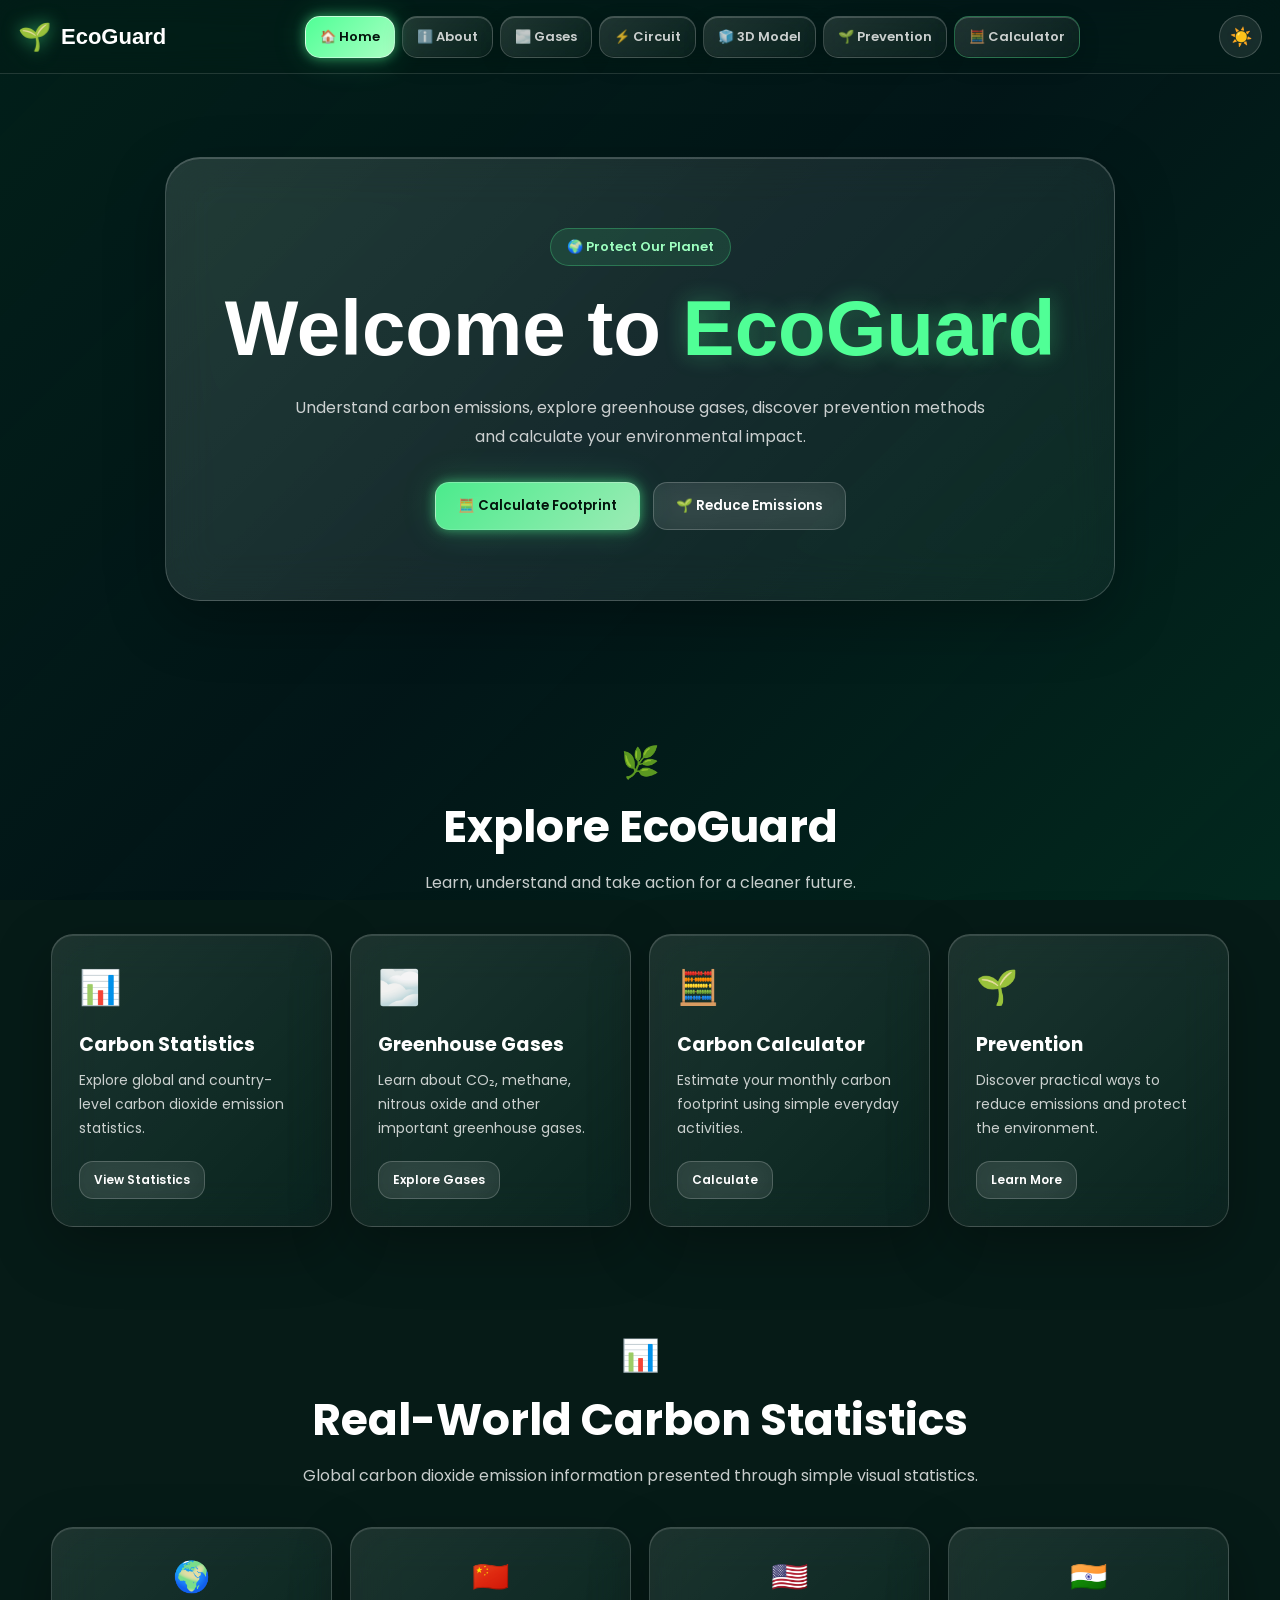
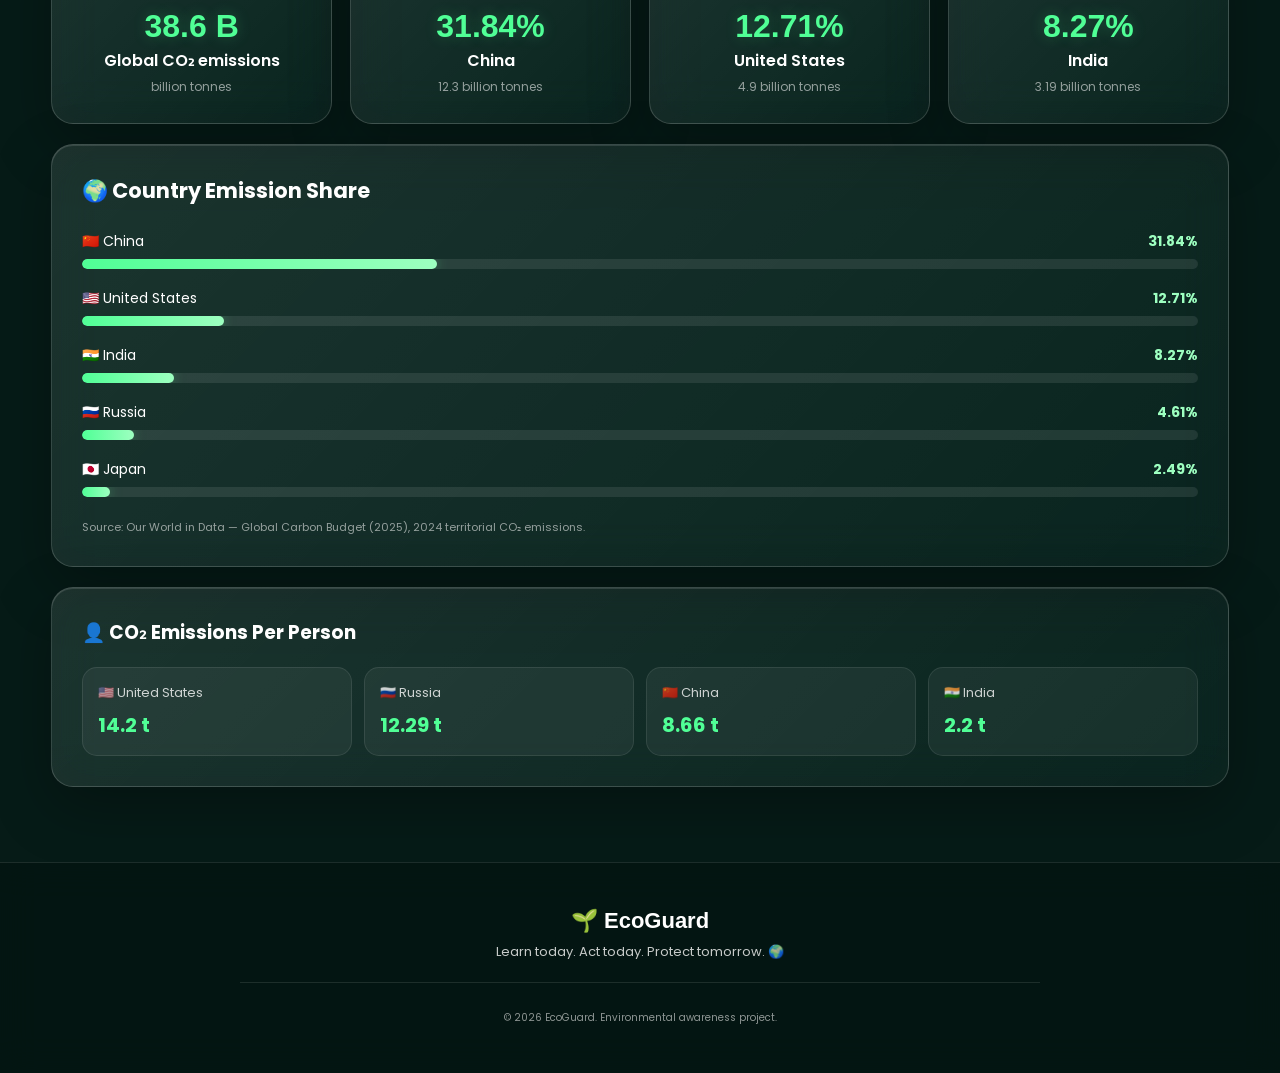
==== commit 7f38f581: "Update index.html" ====
--- a/index.html
+++ b/index.html
@@ -4,11 +4,11 @@
     <meta charset="UTF-8">
     <meta name="viewport" content="width=device-width, initial-scale=1.0">
 
-    <title>EcoGuard | Carbon Awareness Platform</title>
+    <title>EcoGuard | Carbon Awareness</title>
 
     <meta
         name="description"
-        content="EcoGuard - Learn about carbon emissions, calculate your carbon footprint and discover ways to protect the environment."
+        content="EcoGuard - Learn about carbon emissions, greenhouse gases, prevention and calculate your carbon footprint."
     >
 
     <link rel="preconnect" href="https://fonts.googleapis.com">
@@ -24,248 +24,834 @@
 
 <body>
 
-<!-- ================= NAVBAR ================= -->
-
-<header class="navbar">
-
-    <div class="logo">
-        🌱 EcoGuard
-    </div>
-
-    <nav class="nav-menu" id="navMenu">
-
-        <button class="nav-btn active" data-section="home">
-            Home
-        </button>
-
-        <button class="nav-btn" data-section="about">
-            About
-        </button>
-
-        <button class="nav-btn" data-section="gases">
-            Gases
-        </button>
-
-        <button class="nav-btn" data-section="circuit">
-            Circuit Diagram
-        </button>
-
-        <button class="nav-btn" data-section="model">
-            3D Model
-        </button>
-
-        <button class="nav-btn" data-section="prevention">
-            Prevention
-        </button>
-
-        <button class="nav-btn" data-section="calculator">
-            Calculator
-        </button>
-
-    </nav>
-
-    <button
-        class="theme-toggle"
-        id="themeToggle"
-        aria-label="Toggle theme"
-    >
-        ☀️
-    </button>
-
-</header>
-
-
-<!-- ================= MAIN ================= -->
-
-<main>
-
-    <!-- ================= HOME ================= -->
-
-    <section id="home" class="page-section active-section">
-
-        <div class="hero">
-
-            <div class="hero-content">
-
-                <span class="hero-badge">
-                    🌍 Protect Our Planet
-                </span>
-
-                <h1>
-                    Understand Carbon.
-                    <span>Protect Tomorrow.</span>
-                </h1>
-
-                <p>
-                    EcoGuard helps you understand carbon emissions,
-                    explore greenhouse gases, calculate your carbon footprint,
-                    and discover simple ways to reduce your environmental impact.
-                </p>
-
-                <div class="hero-buttons">
-
-                    <button
-                        class="primary-button"
-                        data-section-link="calculator"
-                    >
-                        🌱 Calculate My Footprint
-                    </button>
-
-                    <button
-                        class="secondary-button"
-                        data-section-link="about"
-                    >
-                        Learn More
-                    </button>
-
-                </div>
-
+    <!-- =========================
+         BACKGROUND OVERLAY
+    ========================== -->
+    <div class="background-overlay"></div>
+
+    <!-- =========================
+         NAVIGATION
+    ========================== -->
+    <header class="navbar">
+
+        <div class="nav-container">
+
+            <div class="logo">
+                <span class="logo-icon">🌱</span>
+                <span>EcoGuard</span>
             </div>
 
-            <div class="hero-visual">
-
-                <div class="earth-container">
-
-                    <div class="earth">
-                        🌍
-                    </div>
-
-                    <div class="orbit orbit-one"></div>
-                    <div class="orbit orbit-two"></div>
-
-                </div>
-
-            </div>
+            <nav class="nav-menu" id="navMenu">
+
+                <button class="nav-btn active" data-section="home">
+                    🏠 Home
+                </button>
+
+                <button class="nav-btn" data-section="about">
+                    ℹ️ About
+                </button>
+
+                <button class="nav-btn" data-section="gases">
+                    🌫️ Gases
+                </button>
+
+                <button class="nav-btn" data-section="circuit">
+                    ⚡ Circuit
+                </button>
+
+                <button class="nav-btn" data-section="model">
+                    🧊 3D Model
+                </button>
+
+                <button class="nav-btn" data-section="prevention">
+                    🌱 Prevention
+                </button>
+
+                <button class="nav-btn calculator-nav-btn" data-section="calculator">
+                    🧮 Calculator
+                </button>
+
+            </nav>
+
+            <button
+                class="theme-toggle"
+                id="themeToggle"
+                aria-label="Toggle theme"
+                title="Toggle theme"
+            >
+                ☀️
+            </button>
 
         </div>
 
-
-        <!-- ================= FEATURES ================= -->
-
-        <div class="section-container">
-
-            <div class="section-heading">
-
-                <span>EcoGuard Features</span>
-
-                <h2>
-                    Explore Our Platform
-                </h2>
-
-                <p>
-                    Everything you need to understand and reduce your carbon impact.
-                </p>
-
-            </div>
-
-
-            <div class="features-grid">
-
-                <div class="feature-card">
-
-                    <div class="feature-icon">
-                        🌍
-                    </div>
-
-                    <h3>
-                        Carbon Awareness
-                    </h3>
+    </header>
+
+
+    <!-- =========================
+         MAIN CONTENT
+    ========================== -->
+    <main>
+
+        <!-- =========================
+             HOME
+        ========================== -->
+        <section id="home" class="page-section active-section">
+
+            <div class="hero">
+
+                <div class="hero-glass">
+
+                    <div class="hero-badge">
+                        🌍 Protect Our Planet
+                    </div>
+
+                    <h1>
+                        Welcome to
+                        <span>EcoGuard</span>
+                    </h1>
 
                     <p>
-                        Understand how carbon emissions affect our planet,
-                        climate and future.
-                    </p>
-
-                </div>
-
-
-                <div class="feature-card">
-
-                    <div class="feature-icon">
-                        🧪
-                    </div>
-
-                    <h3>
-                        Greenhouse Gases
-                    </h3>
-
-                    <p>
-                        Learn about CO₂, methane, nitrous oxide and other
-                        greenhouse gases.
-                    </p>
-
-                </div>
-
-
-                <div class="feature-card">
-
-                    <div class="feature-icon">
-                        🤖
-                    </div>
-
-                    <h3>
-                        AI Carbon Analysis
-                    </h3>
-
-                    <p>
-                        Use the EcoGuard AI Carbon Analyzer to estimate your
-                        carbon footprint.
-                    </p>
-
-                </div>
-
-
-                <div class="feature-card">
-
-                    <div class="feature-icon">
-                        📊
-                    </div>
-
-                    <h3>
-                        Real Statistics
-                    </h3>
-
-                    <p>
-                        Explore real-world carbon emission statistics from
-                        different countries.
-                    </p>
-
-                </div>
-
-            </div>
-
-        </div>
-
-
-        <!-- ================= AI CARBON ANALYZER MAIN DASHBOARD ================= -->
-
-        <div class="section-container">
-
-            <div class="dashboard-ai-box">
-
-                <div class="dashboard-ai-icon">
-                    🤖
-                </div>
-
-                <div class="dashboard-ai-content">
-
-                    <span class="ai-label">
-                        ECOGUARD AI
-                    </span>
-
-                    <h2>
-                        AI Carbon Analyzer
-                    </h2>
-
-                    <p>
-                        Estimate your carbon footprint with our AI-powered
-                        analyzer and discover practical ways to reduce your
+                        Understand carbon emissions, explore greenhouse gases,
+                        discover prevention methods and calculate your
                         environmental impact.
                     </p>
 
+                    <div class="hero-buttons">
+
+                        <button
+                            class="glass-action-btn primary-action"
+                            data-section-link="calculator"
+                        >
+                            🧮 Calculate Footprint
+                        </button>
+
+                        <button
+                            class="glass-action-btn"
+                            data-section-link="prevention"
+                        >
+                            🌱 Reduce Emissions
+                        </button>
+
+                    </div>
+
+                </div>
+
+            </div>
+
+
+            <!-- =========================
+                 FEATURES
+            ========================== -->
+            <div class="section-container">
+
+                <div class="section-heading">
+                    <span>🌿</span>
+                    <h2>Explore EcoGuard</h2>
+                    <p>
+                        Learn, understand and take action for a cleaner future.
+                    </p>
+                </div>
+
+                <div class="feature-grid">
+
+                    <article class="glass-card feature-card">
+
+                        <div class="card-icon">📊</div>
+
+                        <h3>Carbon Statistics</h3>
+
+                        <p>
+                            Explore global and country-level carbon dioxide
+                            emission statistics.
+                        </p>
+
+                        <button
+                            class="small-glass-btn"
+                            data-section-link="home"
+                        >
+                            View Statistics
+                        </button>
+
+                    </article>
+
+
+                    <article class="glass-card feature-card">
+
+                        <div class="card-icon">🌫️</div>
+
+                        <h3>Greenhouse Gases</h3>
+
+                        <p>
+                            Learn about CO₂, methane, nitrous oxide and other
+                            important greenhouse gases.
+                        </p>
+
+                        <button
+                            class="small-glass-btn"
+                            data-section-link="gases"
+                        >
+                            Explore Gases
+                        </button>
+
+                    </article>
+
+
+                    <article class="glass-card feature-card">
+
+                        <div class="card-icon">🧮</div>
+
+                        <h3>Carbon Calculator</h3>
+
+                        <p>
+                            Estimate your monthly carbon footprint using simple
+                            everyday activities.
+                        </p>
+
+                        <button
+                            class="small-glass-btn"
+                            data-section-link="calculator"
+                        >
+                            Calculate
+                        </button>
+
+                    </article>
+
+
+                    <article class="glass-card feature-card">
+
+                        <div class="card-icon">🌱</div>
+
+                        <h3>Prevention</h3>
+
+                        <p>
+                            Discover practical ways to reduce emissions and
+                            protect the environment.
+                        </p>
+
+                        <button
+                            class="small-glass-btn"
+                            data-section-link="prevention"
+                        >
+                            Learn More
+                        </button>
+
+                    </article>
+
+                </div>
+
+            </div>
+
+
+            <!-- =========================
+                 REAL WORLD STATISTICS
+            ========================== -->
+            <div class="section-container statistics-section">
+
+                <div class="section-heading">
+
+                    <span>📊</span>
+
+                    <h2>Real-World Carbon Statistics</h2>
+
+                    <p>
+                        Global carbon dioxide emission information presented
+                        through simple visual statistics.
+                    </p>
+
+                </div>
+
+
+                <!-- Main statistics -->
+                <div class="statistics-grid">
+
+                    <div class="glass-card statistic-card">
+
+                        <div class="stat-icon">🌍</div>
+
+                        <div class="stat-number">
+                            <span
+                                class="counter"
+                                data-target="38.6"
+                                data-decimals="1"
+                            >0</span>
+                            B
+                        </div>
+
+                        <div class="stat-label">
+                            Global CO₂ emissions
+                        </div>
+
+                        <div class="stat-unit">
+                            billion tonnes
+                        </div>
+
+                    </div>
+
+
+                    <div class="glass-card statistic-card">
+
+                        <div class="stat-icon">🇨🇳</div>
+
+                        <div class="stat-number">
+                            <span
+                                class="counter"
+                                data-target="31.84"
+                                data-decimals="2"
+                            >0</span>%
+                        </div>
+
+                        <div class="stat-label">
+                            China
+                        </div>
+
+                        <div class="stat-unit">
+                            12.3 billion tonnes
+                        </div>
+
+                    </div>
+
+
+                    <div class="glass-card statistic-card">
+
+                        <div class="stat-icon">🇺🇸</div>
+
+                        <div class="stat-number">
+                            <span
+                                class="counter"
+                                data-target="12.71"
+                                data-decimals="2"
+                            >0</span>%
+                        </div>
+
+                        <div class="stat-label">
+                            United States
+                        </div>
+
+                        <div class="stat-unit">
+                            4.9 billion tonnes
+                        </div>
+
+                    </div>
+
+
+                    <div class="glass-card statistic-card">
+
+                        <div class="stat-icon">🇮🇳</div>
+
+                        <div class="stat-number">
+                            <span
+                                class="counter"
+                                data-target="8.27"
+                                data-decimals="2"
+                            >0</span>%
+                        </div>
+
+                        <div class="stat-label">
+                            India
+                        </div>
+
+                        <div class="stat-unit">
+                            3.19 billion tonnes
+                        </div>
+
+                    </div>
+
+                </div>
+
+
+                <!-- Country statistics -->
+                <div class="glass-card country-statistics">
+
+                    <h3>🌍 Country Emission Share</h3>
+
+                    <div class="country-list">
+
+                        <div class="country-item">
+
+                            <div class="country-info">
+                                <span>🇨🇳 China</span>
+                                <strong>31.84%</strong>
+                            </div>
+
+                            <div class="country-bar">
+                                <div
+                                    class="country-fill"
+                                    data-width="31.84"
+                                ></div>
+                            </div>
+
+                        </div>
+
+
+                        <div class="country-item">
+
+                            <div class="country-info">
+                                <span>🇺🇸 United States</span>
+                                <strong>12.71%</strong>
+                            </div>
+
+                            <div class="country-bar">
+                                <div
+                                    class="country-fill"
+                                    data-width="12.71"
+                                ></div>
+                            </div>
+
+                        </div>
+
+
+                        <div class="country-item">
+
+                            <div class="country-info">
+                                <span>🇮🇳 India</span>
+                                <strong>8.27%</strong>
+                            </div>
+
+                            <div class="country-bar">
+                                <div
+                                    class="country-fill"
+                                    data-width="8.27"
+                                ></div>
+                            </div>
+
+                        </div>
+
+
+                        <div class="country-item">
+
+                            <div class="country-info">
+                                <span>🇷🇺 Russia</span>
+                                <strong>4.61%</strong>
+                            </div>
+
+                            <div class="country-bar">
+                                <div
+                                    class="country-fill"
+                                    data-width="4.61"
+                                ></div>
+                            </div>
+
+                        </div>
+
+
+                        <div class="country-item">
+
+                            <div class="country-info">
+                                <span>🇯🇵 Japan</span>
+                                <strong>2.49%</strong>
+                            </div>
+
+                            <div class="country-bar">
+                                <div
+                                    class="country-fill"
+                                    data-width="2.49"
+                                ></div>
+                            </div>
+
+                        </div>
+
+                    </div>
+
+                    <p class="statistics-source">
+                        Source: Our World in Data — Global Carbon Budget (2025),
+                        2024 territorial CO₂ emissions.
+                    </p>
+
+                </div>
+
+
+                <!-- Per capita -->
+                <div class="glass-card per-capita-card">
+
+                    <h3>👤 CO₂ Emissions Per Person</h3>
+
+                    <div class="per-capita-grid">
+
+                        <div class="per-capita-item">
+                            <span>🇺🇸 United States</span>
+                            <strong>14.2 t</strong>
+                        </div>
+
+                        <div class="per-capita-item">
+                            <span>🇷🇺 Russia</span>
+                            <strong>12.29 t</strong>
+                        </div>
+
+                        <div class="per-capita-item">
+                            <span>🇨🇳 China</span>
+                            <strong>8.66 t</strong>
+                        </div>
+
+                        <div class="per-capita-item">
+                            <span>🇮🇳 India</span>
+                            <strong>2.2 t</strong>
+                        </div>
+
+                    </div>
+
+                </div>
+
+            </div>
+
+        </section>
+
+
+        <!-- =========================
+             ABOUT
+        ========================== -->
+        <section id="about" class="page-section">
+
+            <div class="section-container">
+
+                <div class="section-heading">
+                    <span>ℹ️</span>
+                    <h2>About EcoGuard</h2>
+                    <p>
+                        A simple environmental awareness platform.
+                    </p>
+                </div>
+
+
+                <div class="about-grid">
+
+                    <div class="glass-card about-card">
+
+                        <div class="card-icon">🌍</div>
+
+                        <h3>Our Goal</h3>
+
+                        <p>
+                            EcoGuard helps users understand carbon emissions
+                            and their effect on our environment.
+                        </p>
+
+                    </div>
+
+
+                    <div class="glass-card about-card">
+
+                        <div class="card-icon">💡</div>
+
+                        <h3>Learn</h3>
+
+                        <p>
+                            Explore greenhouse gases, carbon statistics,
+                            environmental technologies and prevention methods.
+                        </p>
+
+                    </div>
+
+
+                    <div class="glass-card about-card">
+
+                        <div class="card-icon">🌱</div>
+
+                        <h3>Take Action</h3>
+
+                        <p>
+                            Use the carbon calculator and practical prevention
+                            tips to understand how everyday choices can help.
+                        </p>
+
+                    </div>
+
+                </div>
+
+            </div>
+
+        </section>
+
+
+        <!-- =========================
+             GASES
+        ========================== -->
+        <section id="gases" class="page-section">
+
+            <div class="section-container">
+
+                <div class="section-heading">
+
+                    <span>🌫️</span>
+
+                    <h2>Greenhouse Gases</h2>
+
+                    <p>
+                        Important gases that contribute to the greenhouse effect.
+                    </p>
+
+                </div>
+
+
+                <div class="gas-grid">
+
+                    <article class="glass-card gas-card">
+
+                        <div class="gas-icon">💨</div>
+
+                        <h3>Carbon Dioxide</h3>
+
+                        <span class="gas-formula">CO₂</span>
+
+                        <p>
+                            Released mainly through fossil fuel combustion,
+                            industrial processes and land-use changes.
+                        </p>
+
+                    </article>
+
+
+                    <article class="glass-card gas-card">
+
+                        <div class="gas-icon">🐄</div>
+
+                        <h3>Methane</h3>
+
+                        <span class="gas-formula">CH₄</span>
+
+                        <p>
+                            Produced by agriculture, livestock, landfills and
+                            fossil fuel production.
+                        </p>
+
+                    </article>
+
+
+                    <article class="glass-card gas-card">
+
+                        <div class="gas-icon">🌾</div>
+
+                        <h3>Nitrous Oxide</h3>
+
+                        <span class="gas-formula">N₂O</span>
+
+                        <p>
+                            Associated with agricultural soils, fertilizers
+                            and several industrial activities.
+                        </p>
+
+                    </article>
+
+
+                    <article class="glass-card gas-card">
+
+                        <div class="gas-icon">🏭</div>
+
+                        <h3>Industrial Gases</h3>
+
+                        <span class="gas-formula">F-Gases</span>
+
+                        <p>
+                            Certain industrial gases can have very high
+                            greenhouse warming effects.
+                        </p>
+
+                    </article>
+
+                </div>
+
+            </div>
+
+        </section>
+
+
+        <!-- =========================
+             CIRCUIT
+        ========================== -->
+        <section id="circuit" class="page-section">
+
+            <div class="section-container">
+
+                <div class="section-heading">
+
+                    <span>⚡</span>
+
+                    <h2>Carbon Capture Circuit Diagram</h2>
+
+                    <p>
+                        Explore the carbon capture system concept.
+                    </p>
+
+                </div>
+
+
+                <div class="glass-card circuit-card">
+
+                    <img
+                        src="circuit-diagram.svg"
+                        alt="EcoGuard carbon capture circuit diagram"
+                        class="circuit-image"
+                    >
+
+                </div>
+
+            </div>
+
+        </section>
+
+
+        <!-- =========================
+             3D MODEL
+        ========================== -->
+        <section id="model" class="page-section">
+
+            <div class="section-container">
+
+                <div class="section-heading">
+
+                    <span>🧊</span>
+
+                    <h2>3D Model</h2>
+
+                    <p>
+                        Visual demonstration of the EcoGuard concept.
+                    </p>
+
+                </div>
+
+
+                <div class="glass-card model-card">
+
+                    <video
+                        class="model-video"
+                        controls
+                        muted
+                        loop
+                        playsinline
+                    >
+                        <source src="3.mp4" type="video/mp4">
+                        Your browser does not support video playback.
+                    </video>
+
+                </div>
+
+            </div>
+
+        </section>
+
+
+        <!-- =========================
+             PREVENTION
+        ========================== -->
+        <section id="prevention" class="page-section">
+
+            <div class="section-container">
+
+                <div class="section-heading">
+
+                    <span>🌱</span>
+
+                    <h2>Prevention</h2>
+
+                    <p>
+                        Simple ways to reduce your environmental impact.
+                    </p>
+
+                </div>
+
+
+                <div class="prevention-grid">
+
+                    <article class="glass-card prevention-card">
+
+                        <div class="card-icon">🚲</div>
+
+                        <h3>Use Public Transport</h3>
+
+                        <p>
+                            Choose public transport, cycling or walking when
+                            possible to reduce vehicle emissions.
+                        </p>
+
+                    </article>
+
+
+                    <article class="glass-card prevention-card">
+
+                        <div class="card-icon">⚡</div>
+
+                        <h3>Save Electricity</h3>
+
+                        <p>
+                            Turn off unused appliances and choose efficient
+                            electrical devices.
+                        </p>
+
+                    </article>
+
+
+                    <article class="glass-card prevention-card">
+
+                        <div class="card-icon">🌳</div>
+
+                        <h3>Protect Forests</h3>
+
+                        <p>
+                            Forests absorb carbon dioxide and support healthy
+                            ecosystems.
+                        </p>
+
+                    </article>
+
+
+                    <article class="glass-card prevention-card">
+
+                        <div class="card-icon">♻️</div>
+
+                        <h3>Reduce Waste</h3>
+
+                        <p>
+                            Reuse products, recycle materials and avoid
+                            unnecessary consumption.
+                        </p>
+
+                    </article>
+
+
+                    <article class="glass-card prevention-card">
+
+                        <div class="card-icon">🥗</div>
+
+                        <h3>Consider Food Choices</h3>
+
+                        <p>
+                            Reducing high-emission food consumption can help
+                            lower your environmental footprint.
+                        </p>
+
+                    </article>
+
+
+                    <article class="glass-card prevention-card">
+
+                        <div class="card-icon">✈️</div>
+
+                        <h3>Reduce Unnecessary Flights</h3>
+
+                        <p>
+                            Consider trains, buses or virtual meetings when
+                            practical alternatives are available.
+                        </p>
+
+                    </article>
+
+                </div>
+
+
+                <!-- AI ANALYZER PRESERVED -->
+                <div class="prevention-ai-box">
+
+                    <div class="ai-button-icon">🤖</div>
+
+                    <h3>EcoGuard AI Carbon Analyzer</h3>
+
+                    <p>
+                        Estimate your carbon footprint and discover simple
+                        ways to reduce your environmental impact.
+                    </p>
+
                     <a
                         href="ai-carbon-analyzer.html"
-                        class="dashboard-ai-button"
+                        class="carbon-ai-button"
                     >
                         🤖 Open AI Carbon Analyzer
                     </a>
@@ -274,1100 +860,323 @@
 
             </div>
 
+        </section>
+
+
+        <!-- =========================
+             CALCULATOR
+        ========================== -->
+        <section id="calculator" class="page-section">
+
+            <div class="section-container">
+
+                <div class="section-heading">
+
+                    <span>🧮</span>
+
+                    <h2>Carbon Footprint Calculator</h2>
+
+                    <p>
+                        Estimate your monthly carbon footprint from a few
+                        everyday activities.
+                    </p>
+
+                </div>
+
+
+                <div class="calculator-layout">
+
+                    <!-- INPUT PANEL -->
+                    <div class="glass-card calculator-input-card">
+
+                        <h3>📋 Your Monthly Activities</h3>
+
+                        <!-- Driving -->
+                        <div class="calculator-input">
+
+                            <div class="input-header">
+
+                                <label for="carbonCar">
+                                    🚗 Driving
+                                </label>
+
+                                <output id="carbonCarOut">
+                                    400 km
+                                </output>
+
+                            </div>
+
+                            <input
+                                type="range"
+                                id="carbonCar"
+                                min="0"
+                                max="1500"
+                                value="400"
+                                step="10"
+                            >
+
+                            <div class="range-labels">
+                                <span>0 km</span>
+                                <span>1500 km</span>
+                            </div>
+
+                        </div>
+
+
+                        <!-- Electricity -->
+                        <div class="calculator-input">
+
+                            <div class="input-header">
+
+                                <label for="carbonPower">
+                                    ⚡ Home Electricity
+                                </label>
+
+                                <output id="carbonPowerOut">
+                                    180 kWh
+                                </output>
+
+                            </div>
+
+                            <input
+                                type="range"
+                                id="carbonPower"
+                                min="0"
+                                max="800"
+                                value="180"
+                                step="10"
+                            >
+
+                            <div class="range-labels">
+                                <span>0 kWh</span>
+                                <span>800 kWh</span>
+                            </div>
+
+                        </div>
+
+
+                        <!-- Food -->
+                        <div class="calculator-input">
+
+                            <div class="input-header">
+
+                                <label for="carbonMeals">
+                                    🍖 Meat-Based Meals
+                                </label>
+
+                                <output id="carbonMealsOut">
+                                    12 meals
+                                </output>
+
+                            </div>
+
+                            <input
+                                type="range"
+                                id="carbonMeals"
+                                min="0"
+                                max="60"
+                                value="12"
+                                step="1"
+                            >
+
+                            <div class="range-labels">
+                                <span>0 meals</span>
+                                <span>60 meals</span>
+                            </div>
+
+                        </div>
+
+
+                        <!-- Flights -->
+                        <div class="calculator-input">
+
+                            <div class="input-header">
+
+                                <label for="carbonFlights">
+                                    ✈️ Short Flights
+                                </label>
+
+                                <output id="carbonFlightsOut">
+                                    0 flights
+                                </output>
+
+                            </div>
+
+                            <input
+                                type="range"
+                                id="carbonFlights"
+                                min="0"
+                                max="6"
+                                value="0"
+                                step="1"
+                            >
+
+                            <div class="range-labels">
+                                <span>0</span>
+                                <span>6 flights</span>
+                            </div>
+
+                        </div>
+
+                    </div>
+
+
+                    <!-- RESULT PANEL -->
+                    <div class="glass-card calculator-result-card">
+
+                        <div class="result-icon">
+                            🌍
+                        </div>
+
+                        <p class="result-small-title">
+                            Estimated Monthly Footprint
+                        </p>
+
+                        <div class="total-result">
+                            <span id="carbonTotal">0</span>
+                            <small>kg CO₂e</small>
+                        </div>
+
+                        <p
+                            id="carbonComparison"
+                            class="comparison-text"
+                        >
+                            Calculating...
+                        </p>
+
+
+                        <div class="calculator-bars">
+
+                            <div class="carbon-bar-item">
+
+                                <div class="bar-label">
+                                    <span>🚗 Transport</span>
+                                    <strong id="carbonTransportVal">
+                                        0 kg
+                                    </strong>
+                                </div>
+
+                                <div class="carbon-bar">
+                                    <div
+                                        id="carbonTransportBar"
+                                        class="carbon-bar-fill"
+                                    ></div>
+                                </div>
+
+                            </div>
+
+
+                            <div class="carbon-bar-item">
+
+                                <div class="bar-label">
+                                    <span>⚡ Energy</span>
+                                    <strong id="carbonEnergyVal">
+                                        0 kg
+                                    </strong>
+                                </div>
+
+                                <div class="carbon-bar">
+                                    <div
+                                        id="carbonEnergyBar"
+                                        class="carbon-bar-fill"
+                                    ></div>
+                                </div>
+
+                            </div>
+
+
+                            <div class="carbon-bar-item">
+
+                                <div class="bar-label">
+                                    <span>🍖 Food</span>
+                                    <strong id="carbonFoodVal">
+                                        0 kg
+                                    </strong>
+                                </div>
+
+                                <div class="carbon-bar">
+                                    <div
+                                        id="carbonFoodBar"
+                                        class="carbon-bar-fill"
+                                    ></div>
+                                </div>
+
+                            </div>
+
+                        </div>
+
+
+                        <div class="calculator-tip">
+
+                            <div class="tip-icon">💡</div>
+
+                            <div>
+
+                                <h4 id="carbonTipTitle">
+                                    Eco Tip
+                                </h4>
+
+                                <p id="carbonTipText">
+                                    Adjust the sliders to see your result.
+                                </p>
+
+                            </div>
+
+                        </div>
+
+                    </div>
+
+                </div>
+
+
+                <div class="calculator-note glass-card">
+
+                    <strong>ℹ️ Calculator note</strong>
+
+                    <p>
+                        This calculator uses simplified educational emission
+                        factors to provide an approximate monthly estimate.
+                        Actual emissions vary depending on vehicle efficiency,
+                        electricity source, diet, flight distance and other
+                        factors.
+                    </p>
+
+                </div>
+
+            </div>
+
+        </section>
+
+    </main>
+
+
+    <!-- =========================
+         FOOTER
+    ========================== -->
+    <footer class="footer">
+
+        <div class="footer-content">
+
+            <div class="footer-logo">
+                🌱 EcoGuard
+            </div>
+
+            <p>
+                Learn today. Act today. Protect tomorrow. 🌍
+            </p>
+
+            <div class="footer-line"></div>
+
+            <small>
+                © 2026 EcoGuard. Environmental awareness project.
+            </small>
+
         </div>
 
-
-        <!-- ================= REAL WORLD STATISTICS ================= -->
-
-        <div class="section-container statistics-section">
-
-            <div class="section-heading">
-
-                <span>
-                    Real-World Data
-                </span>
-
-                <h2>
-                    Real-World Carbon Statistics
-                </h2>
-
-                <p>
-                    Global territorial CO₂ emissions and country-level comparisons.
-                </p>
-
-            </div>
-
-
-            <!-- GLOBAL STATS -->
-
-            <div class="statistics-grid">
-
-                <div class="stat-card">
-
-                    <div class="stat-icon">
-                        🌎
-                    </div>
-
-                    <h3>
-                        Global CO₂ Emissions
-                    </h3>
-
-                    <div
-                        class="stat-number counter"
-                        data-target="38.6"
-                        data-decimals="1"
-                    >
-                        0
-                    </div>
-
-                    <p>
-                        Billion tonnes
-                    </p>
-
-                    <small>
-                        Approximate 2024 territorial CO₂ emissions
-                    </small>
-
-                </div>
-
-
-                <div class="stat-card">
-
-                    <div class="stat-icon">
-                        🇨🇳
-                    </div>
-
-                    <h3>
-                        China
-                    </h3>
-
-                    <div
-                        class="stat-number counter"
-                        data-target="31.84"
-                        data-decimals="2"
-                    >
-                        0
-                    </div>
-
-                    <p>
-                        % of global emissions
-                    </p>
-
-                    <small>
-                        ≈ 12.3 billion tonnes
-                    </small>
-
-                </div>
-
-
-                <div class="stat-card">
-
-                    <div class="stat-icon">
-                        🇺🇸
-                    </div>
-
-                    <h3>
-                        United States
-                    </h3>
-
-                    <div
-                        class="stat-number counter"
-                        data-target="12.71"
-                        data-decimals="2"
-                    >
-                        0
-                    </div>
-
-                    <p>
-                        % of global emissions
-                    </p>
-
-                    <small>
-                        ≈ 4.9 billion tonnes
-                    </small>
-
-                </div>
-
-
-                <div class="stat-card">
-
-                    <div class="stat-icon">
-                        🇮🇳
-                    </div>
-
-                    <h3>
-                        India
-                    </h3>
-
-                    <div
-                        class="stat-number counter"
-                        data-target="8.27"
-                        data-decimals="2"
-                    >
-                        0
-                    </div>
-
-                    <p>
-                        % of global emissions
-                    </p>
-
-                    <small>
-                        ≈ 3.19 billion tonnes
-                    </small>
-
-                </div>
-
-            </div>
-
-
-            <!-- COUNTRY STATISTICS -->
-
-            <div class="country-statistics">
-
-                <h3>
-                    🌍 Country Emission Comparison
-                </h3>
-
-
-                <div class="country-row">
-
-                    <div class="country-info">
-                        <span>🇨🇳 China</span>
-                        <strong>31.84%</strong>
-                    </div>
-
-                    <div class="country-bar">
-                        <div
-                            class="country-fill"
-                            data-width="31.84"
-                            style="width: 31.84%;"
-                        ></div>
-                    </div>
-
-                    <p>
-                        ≈ 12.3 billion tonnes
-                    </p>
-
-                </div>
-
-
-                <div class="country-row">
-
-                    <div class="country-info">
-                        <span>🇺🇸 United States</span>
-                        <strong>12.71%</strong>
-                    </div>
-
-                    <div class="country-bar">
-                        <div
-                            class="country-fill"
-                            data-width="12.71"
-                            style="width: 12.71%;"
-                        ></div>
-                    </div>
-
-                    <p>
-                        ≈ 4.9 billion tonnes
-                    </p>
-
-                </div>
-
-
-                <div class="country-row">
-
-                    <div class="country-info">
-                        <span>🇮🇳 India</span>
-                        <strong>8.27%</strong>
-                    </div>
-
-                    <div class="country-bar">
-                        <div
-                            class="country-fill"
-                            data-width="8.27"
-                            style="width: 8.27%;"
-                        ></div>
-                    </div>
-
-                    <p>
-                        ≈ 3.19 billion tonnes
-                    </p>
-
-                </div>
-
-
-                <div class="country-row">
-
-                    <div class="country-info">
-                        <span>🇷🇺 Russia</span>
-                        <strong>4.61%</strong>
-                    </div>
-
-                    <div class="country-bar">
-                        <div
-                            class="country-fill"
-                            data-width="4.61"
-                            style="width: 4.61%;"
-                        ></div>
-                    </div>
-
-                    <p>
-                        ≈ 1.78 billion tonnes
-                    </p>
-
-                </div>
-
-
-                <div class="country-row">
-
-                    <div class="country-info">
-                        <span>🇯🇵 Japan</span>
-                        <strong>2.49%</strong>
-                    </div>
-
-                    <div class="country-bar">
-                        <div
-                            class="country-fill"
-                            data-width="2.49"
-                            style="width: 2.49%;"
-                        ></div>
-                    </div>
-
-                    <p>
-                        Major global emitter
-                    </p>
-
-                </div>
-
-
-                <div class="country-row">
-
-                    <div class="country-info">
-                        <span>🇧🇷 Brazil</span>
-                        <strong>Major emitter</strong>
-                    </div>
-
-                    <div class="country-bar">
-                        <div
-                            class="country-fill"
-                            data-width="2.0"
-                            style="width: 2%;"
-                        ></div>
-                    </div>
-
-                    <p>
-                        Significant contributor
-                    </p>
-
-                </div>
-
-            </div>
-
-
-            <!-- PER CAPITA -->
-
-            <div class="per-capita">
-
-                <h3>
-                    👤 CO₂ Emissions Per Person
-                </h3>
-
-                <div class="per-capita-grid">
-
-                    <div>
-                        🇺🇸
-                        <strong>14.2 t</strong>
-                        <span>United States</span>
-                    </div>
-
-                    <div>
-                        🇷🇺
-                        <strong>12.29 t</strong>
-                        <span>Russia</span>
-                    </div>
-
-                    <div>
-                        🇨🇳
-                        <strong>8.66 t</strong>
-                        <span>China</span>
-                    </div>
-
-                    <div>
-                        🇮🇳
-                        <strong>2.2 t</strong>
-                        <span>India</span>
-                    </div>
-
-                </div>
-
-            </div>
-
-
-            <div class="statistics-source">
-
-                <strong>
-                    Source:
-                </strong>
-
-                Our World in Data — Global Carbon Budget (2025),
-                2024 territorial CO₂ emissions.
-
-            </div>
-
-        </div>
-
-    </section>
-
-
-    <!-- ================= ABOUT ================= -->
-
-    <section id="about" class="page-section">
-
-        <div class="section-container">
-
-            <div class="section-heading">
-
-                <span>
-                    About EcoGuard
-                </span>
-
-                <h2>
-                    Building a Cleaner Future
-                </h2>
-
-                <p>
-                    EcoGuard is an educational platform designed to make
-                    carbon awareness simple and understandable.
-                </p>
-
-            </div>
-
-
-            <div class="about-grid">
-
-                <div class="glass-card">
-
-                    <div class="card-icon">
-                        🌱
-                    </div>
-
-                    <h3>
-                        Our Mission
-                    </h3>
-
-                    <p>
-                        To help students and communities understand carbon
-                        emissions and take meaningful environmental action.
-                    </p>
-
-                </div>
-
-
-                <div class="glass-card">
-
-                    <div class="card-icon">
-                        🔬
-                    </div>
-
-                    <h3>
-                        Education
-                    </h3>
-
-                    <p>
-                        Learn about greenhouse gases, carbon emissions,
-                        environmental technology and sustainability.
-                    </p>
-
-                </div>
-
-
-                <div class="glass-card">
-
-                    <div class="card-icon">
-                        🌍
-                    </div>
-
-                    <h3>
-                        Sustainability
-                    </h3>
-
-                    <p>
-                        Small changes in transportation, energy and lifestyle
-                        can contribute to a healthier planet.
-                    </p>
-
-                </div>
-
-            </div>
-
-        </div>
-
-    </section>
-
-
-    <!-- ================= GASES ================= -->
-
-    <section id="gases" class="page-section">
-
-        <div class="section-container">
-
-            <div class="section-heading">
-
-                <span>
-                    Climate Science
-                </span>
-
-                <h2>
-                    Greenhouse Gases
-                </h2>
-
-                <p>
-                    Different gases contribute to the greenhouse effect
-                    in different ways.
-                </p>
-
-            </div>
-
-
-            <div class="gases-grid">
-
-                <div class="gas-card">
-
-                    <div class="gas-icon">
-                        CO₂
-                    </div>
-
-                    <h3>
-                        Carbon Dioxide
-                    </h3>
-
-                    <p>
-                        Released mainly from fossil fuel combustion,
-                        industrial activity and deforestation.
-                    </p>
-
-                </div>
-
-
-                <div class="gas-card">
-
-                    <div class="gas-icon">
-                        CH₄
-                    </div>
-
-                    <h3>
-                        Methane
-                    </h3>
-
-                    <p>
-                        Produced by agriculture, waste management,
-                        fossil fuel extraction and livestock.
-                    </p>
-
-                </div>
-
-
-                <div class="gas-card">
-
-                    <div class="gas-icon">
-                        N₂O
-                    </div>
-
-                    <h3>
-                        Nitrous Oxide
-                    </h3>
-
-                    <p>
-                        Associated with agricultural soils,
-                        fertilizers and industrial processes.
-                    </p>
-
-                </div>
-
-
-                <div class="gas-card">
-
-                    <div class="gas-icon">
-                        💨
-                    </div>
-
-                    <h3>
-                        Other Gases
-                    </h3>
-
-                    <p>
-                        Other greenhouse gases can also contribute
-                        to atmospheric warming.
-                    </p>
-
-                </div>
-
-            </div>
-
-        </div>
-
-    </section>
-
-
-    <!-- ================= CIRCUIT ================= -->
-
-    <section id="circuit" class="page-section">
-
-        <div class="section-container">
-
-            <div class="section-heading">
-
-                <span>
-                    Project Technology
-                </span>
-
-                <h2>
-                    Circuit Diagram
-                </h2>
-
-                <p>
-                    Explore the EcoGuard project circuit diagram.
-                </p>
-
-            </div>
-
-
-            <div class="media-card">
-
-                <img
-                    src="circuit-diagram.svg"
-                    alt="EcoGuard circuit diagram"
-                >
-
-            </div>
-
-        </div>
-
-    </section>
-
-
-    <!-- ================= 3D MODEL ================= -->
-
-    <section id="model" class="page-section">
-
-        <div class="section-container">
-
-            <div class="section-heading">
-
-                <span>
-                    Interactive Model
-                </span>
-
-                <h2>
-                    3D Model
-                </h2>
-
-                <p>
-                    Explore the EcoGuard project model.
-                </p>
-
-            </div>
-
-
-            <div class="video-card">
-
-                <video
-                    src="3.mp4"
-                    controls
-                    muted
-                    playsinline
-                    loop
-                >
-                    Your browser does not support video playback.
-                </video>
-
-            </div>
-
-        </div>
-
-    </section>
-
-
-    <!-- ================= PREVENTION ================= -->
-
-    <section id="prevention" class="page-section">
-
-        <div class="section-container">
-
-            <div class="section-heading">
-
-                <span>
-                    Take Action
-                </span>
-
-                <h2>
-                    Carbon Prevention
-                </h2>
-
-                <p>
-                    Simple actions can help reduce carbon emissions.
-                </p>
-
-            </div>
-
-
-            <div class="prevention-grid">
-
-                <div class="prevention-card">
-
-                    <div class="prevention-icon">
-                        🚲
-                    </div>
-
-                    <h3>
-                        Use Public Transport
-                    </h3>
-
-                    <p>
-                        Walk, cycle or use public transportation
-                        whenever possible.
-                    </p>
-
-                </div>
-
-
-                <div class="prevention-card">
-
-                    <div class="prevention-icon">
-                        ⚡
-                    </div>
-
-                    <h3>
-                        Save Electricity
-                    </h3>
-
-                    <p>
-                        Turn off lights and appliances when they
-                        are not needed.
-                    </p>
-
-                </div>
-
-
-                <div class="prevention-card">
-
-                    <div class="prevention-icon">
-                        🌳
-                    </div>
-
-                    <h3>
-                        Plant Trees
-                    </h3>
-
-                    <p>
-                        Protect forests and support tree planting
-                        initiatives.
-                    </p>
-
-                </div>
-
-
-                <div class="prevention-card">
-
-                    <div class="prevention-icon">
-                        ♻️
-                    </div>
-
-                    <h3>
-                        Recycle
-                    </h3>
-
-                    <p>
-                        Reduce waste and recycle materials
-                        whenever possible.
-                    </p>
-
-                </div>
-
-
-                <div class="prevention-card">
-
-                    <div class="prevention-icon">
-                        💧
-                    </div>
-
-                    <h3>
-                        Save Resources
-                    </h3>
-
-                    <p>
-                        Use water and other natural resources
-                        responsibly.
-                    </p>
-
-                </div>
-
-
-                <div class="prevention-card">
-
-                    <div class="prevention-icon">
-                        🌱
-                    </div>
-
-                    <h3>
-                        Choose Sustainable Options
-                    </h3>
-
-                    <p>
-                        Support products and lifestyles that
-                        reduce environmental impact.
-                    </p>
-
-                </div>
-
-            </div>
-
-
-            <!-- AI BUTTON ALSO AVAILABLE HERE -->
-
-            <div class="prevention-ai-box">
-
-                <div class="ai-button-icon">
-                    🤖
-                </div>
-
-                <h3>
-                    EcoGuard AI Carbon Analyzer
-                </h3>
-
-                <p>
-                    Estimate your carbon footprint and discover
-                    simple ways to reduce your environmental impact.
-                </p>
-
-                <a
-                    href="ai-carbon-analyzer.html"
-                    class="carbon-ai-button"
-                >
-                    🤖 Open AI Carbon Analyzer
-                </a>
-
-            </div>
-
-        </div>
-
-    </section>
-
-
-    <!-- ================= CALCULATOR ================= -->
-
-    <section id="calculator" class="page-section">
-
-        <div class="section-container">
-
-            <div class="section-heading">
-
-                <span>
-                    Carbon Calculator
-                </span>
-
-                <h2>
-                    Calculate Your Carbon Footprint
-                </h2>
-
-                <p>
-                    Enter your monthly activities to get an educational
-                    estimate of your carbon emissions.
-                </p>
-
-            </div>
-
-
-            <div class="calculator-card">
-
-                <!-- TRANSPORT -->
-
-                <div class="calculator-input">
-
-                    <div class="calculator-label">
-
-                        <span>
-                            🚗 Driving
-                        </span>
-
-                        <output id="carbonCarOut">
-                            400 km
-                        </output>
-
-                    </div>
-
-                    <input
-                        type="range"
-                        id="carbonCar"
-                        min="0"
-                        max="1500"
-                        value="400"
-                        step="10"
-                    >
-
-                    <small>
-                        Approx. 0.19 kg CO₂ per km
-                    </small>
-
-                </div>
-
-
-                <!-- ELECTRICITY -->
-
-                <div class="calculator-input">
-
-                    <div class="calculator-label">
-
-                        <span>
-                            ⚡ Home Electricity
-                        </span>
-
-                        <output id="carbonPowerOut">
-                            180 kWh
-                        </output>
-
-                    </div>
-
-                    <input
-                        type="range"
-                        id="carbonPower"
-                        min="0"
-                        max="800"
-                        value="180"
-                        step="5"
-                    >
-
-                    <small>
-                        Approx. 0.42 kg CO₂ per kWh
-                    </small>
-
-                </div>
-
-
-                <!-- FOOD -->
-
-                <div class="calculator-input">
-
-                    <div class="calculator-label">
-
-                        <span>
-                            🍖 Meat-Based Meals
-                        </span>
-
-                        <output id="carbonMealsOut">
-                            12 meals
-                        </output>
-
-                    </div>
-
-                    <input
-                        type="range"
-                        id="carbonMeals"
-                        min="0"
-                        max="60"
-                        value="12"
-                        step="1"
-                    >
-
-                    <small>
-                        Approx. 2.5 kg CO₂ per meal
-                    </small>
-
-                </div>
-
-
-                <!-- FLIGHTS -->
-
-                <div class="calculator-input">
-
-                    <div class="calculator-label">
-
-                        <span>
-                            ✈️ Short Flights
-                        </span>
-
-                        <output id="carbonFlightsOut">
-                            0 flights
-                        </output>
-
-                    </div>
-
-                    <input
-                        type="range"
-                        id="carbonFlights"
-                        min="0"
-                        max="6"
-                        value="0"
-                        step="1"
-                    >
-
-                    <small>
-                        Approx. 255 kg CO₂ per flight
-                    </small>
-
-                </div>
-
-
-                <!-- RESULT -->
-
-                <div class="calculator-result">
-
-                    <span>
-                        Estimated Monthly Footprint
-                    </span>
-
-                    <strong id="carbonTotal">
-                        0 kg
-                    </strong>
-
-                    <p id="carbonComparison">
-                        Calculate your estimated footprint.
-                    </p>
-
-                </div>
-
-
-                <!-- CATEGORY BREAKDOWN -->
-
-                <div class="calculator-breakdown">
-
-                    <h3>
-                        Emission Breakdown
-                    </h3>
-
-
-                    <div class="calculator-bar-item">
-
-                        <div class="calculator-bar-label">
-
-                            <span>
-                                🚗 Transport
-                            </span>
-
-                            <strong id="carbonTransportVal">
-                                0 kg
-                            </strong>
-
-                        </div>
-
-                        <div class="calculator-bar">
-                            <div
-                                id="carbonTransportBar"
-                                class="calculator-bar-fill"
-                            ></div>
-                        </div>
-
-                    </div>
-
-
-                    <div class="calculator-bar-item">
-
-                        <div class="calculator-bar-label">
-
-                            <span>
-                                ⚡ Energy
-                            </span>
-
-                            <strong id="carbonEnergyVal">
-                                0 kg
-                            </strong>
-
-                        </div>
-
-                        <div class="calculator-bar">
-                            <div
-                                id="carbonEnergyBar"
-                                class="calculator-bar-fill"
-                            ></div>
-                        </div>
-
-                    </div>
-
-
-                    <div class="calculator-bar-item">
-
-                        <div class="calculator-bar-label">
-
-                            <span>
-                                🍖 Food
-                            </span>
-
-                            <strong id="carbonFoodVal">
-                                0 kg
-                            </strong>
-
-                        </div>
-
-                        <div class="calculator-bar">
-                            <div
-                                id="carbonFoodBar"
-                                class="calculator-bar-fill"
-                            ></div>
-                        </div>
-
-                    </div>
-
-                </div>
-
-
-                <!-- TIP -->
-
-                <div class="calculator-tip">
-
-                    <div class="calculator-tip-icon">
-                        💡
-                    </div>
-
-                    <div>
-
-                        <h3 id="carbonTipTitle">
-                            Start Reducing Your Footprint
-                        </h3>
-
-                        <p id="carbonTipText">
-                            Adjust the sliders above to see where
-                            your largest emissions come from.
-                        </p>
-
-                    </div>
-
-                </div>
-
-
-                <p class="calculator-note">
-                    This calculator uses simplified emission factors
-                    for educational purposes. It is not a certified
-                    personal carbon audit.
-                </p>
-
-            </div>
-
-        </div>
-
-    </section>
-
-</main>
-
-
-<!-- ================= FOOTER ================= -->
-
-<footer class="footer">
-
-    <div class="footer-logo">
-        🌱 EcoGuard
-    </div>
-
-    <p>
-        Protecting the planet through awareness, technology and action.
-    </p>
-
-    <p class="copyright">
-        © 2026 EcoGuard. Educational Project.
-    </p>
-
-</footer>
-
-
-<script src="script.js"></script>
+    </footer>
+
+
+    <script src="script.js"></script>
 
 </body>
 </html>
--- a/style.css
+++ b/style.css
@@ -1,35 +1,55 @@
 /* =========================================================
-   ECOGUARD - COMPLETE STYLESHEET
+   ECOGUARD - LIQUID GLASS DESIGN
+========================================================= */
+
+
+/* =========================================================
+   ROOT VARIABLES
 ========================================================= */
 
 :root {
+
     --primary: #50ff96;
     --secondary: #9dffc0;
     --accent: #a9ffc3;
 
     --dark-bg: #061b17;
 
-    --card-bg: rgba(255, 255, 255, 0.08);
-
-    --text-light: rgba(255, 255, 255, 0.75);
-    --text-lighter: rgba(255, 255, 255, 0.5);
-
-    --border-color: rgba(255, 255, 255, 0.12);
-}
+    --text: #ffffff;
+    --text-light: rgba(255, 255, 255, 0.78);
+    --text-lighter: rgba(255, 255, 255, 0.55);
+
+    --glass-bg: rgba(255, 255, 255, 0.075);
+    --glass-bg-strong: rgba(255, 255, 255, 0.11);
+
+    --glass-border: rgba(255, 255, 255, 0.18);
+
+    --shadow:
+        0 20px 60px rgba(0, 0, 0, 0.28);
+
+    --green-glow:
+        0 0 12px rgba(80, 255, 150, 0.55),
+        0 0 35px rgba(80, 255, 150, 0.18);
+
+    --radius: 22px;
+}
+
 
 [data-theme="light"] {
-    --primary: #1ea56e;
-    --secondary: #16a34a;
-    --accent: #15803d;
-
-    --dark-bg: #f0f9ff;
-
-    --card-bg: rgba(0, 0, 0, 0.05);
-
-    --text-light: #1f2937;
-    --text-lighter: #6b7280;
-
-    --border-color: rgba(0, 0, 0, 0.1);
+
+    --dark-bg: #dceee4;
+
+    --text: #08251d;
+    --text-light: rgba(8, 37, 29, 0.78);
+    --text-lighter: rgba(8, 37, 29, 0.58);
+
+    --glass-bg: rgba(255, 255, 255, 0.30);
+    --glass-bg-strong: rgba(255, 255, 255, 0.46);
+
+    --glass-border: rgba(255, 255, 255, 0.55);
+
+    --shadow:
+        0 20px 50px rgba(20, 80, 50, 0.12);
 }
 
 
@@ -43,1701 +63,2217 @@
     box-sizing: border-box;
 }
 
+
 html {
     scroll-behavior: smooth;
 }
 
+
 body {
+
     min-height: 100vh;
 
     font-family: "Poppins", sans-serif;
 
+    background:
+        #061b17
+        url("background.jpg")
+        center center
+        / cover
+        fixed
+        no-repeat;
+
+    color: var(--text);
+
+    overflow-x: hidden;
+
+    position: relative;
+}
+
+
+/* =========================================================
+   COMPLETE IMAGE BACKGROUND
+========================================================= */
+
+.background-overlay {
+
+    position: fixed;
+
+    inset: 0;
+
+    z-index: -1;
+
+    pointer-events: none;
+
+    background:
+        linear-gradient(
+            135deg,
+            rgba(0, 35, 28, 0.52),
+            rgba(0, 12, 25, 0.38),
+            rgba(0, 55, 38, 0.48)
+        );
+
+    backdrop-filter: saturate(115%);
+
+}
+
+
+[data-theme="light"] .background-overlay {
+
+    background:
+        linear-gradient(
+            135deg,
+            rgba(210, 255, 230, 0.48),
+            rgba(230, 255, 245, 0.30)
+        );
+
+}
+
+
+/* =========================================================
+   NAVBAR
+========================================================= */
+
+.navbar {
+
+    position: sticky;
+
+    top: 0;
+
+    z-index: 1000;
+
+    padding: 15px 18px;
+
+    background:
+        rgba(3, 25, 21, 0.40);
+
+    backdrop-filter:
+        blur(24px)
+        saturate(150%);
+
+    -webkit-backdrop-filter:
+        blur(24px)
+        saturate(150%);
+
+    border-bottom:
+        1px solid
+        rgba(255, 255, 255, 0.13);
+
+}
+
+
+.nav-container {
+
+    max-width: 1450px;
+
+    margin: auto;
+
+    display: flex;
+
+    align-items: center;
+
+    gap: 16px;
+
+}
+
+
+.logo {
+
+    display: flex;
+
+    align-items: center;
+
+    gap: 9px;
+
+    font-size: 22px;
+
+    font-weight: 800;
+
+    white-space: nowrap;
+
+    color: var(--text);
+
+}
+
+
+.logo-icon {
+
+    font-size: 27px;
+
+    filter:
+        drop-shadow(
+            0 0 9px
+            rgba(80, 255, 150, 0.6)
+        );
+
+}
+
+
+.nav-menu {
+
+    flex: 1;
+
+    display: flex;
+
+    justify-content: center;
+
+    align-items: center;
+
+    gap: 7px;
+
+    flex-wrap: wrap;
+
+}
+
+
+/* =========================================================
+   LIQUID GLASS NAVIGATION BUTTON
+========================================================= */
+
+.nav-btn {
+
+    position: relative;
+
+    overflow: hidden;
+
+    border: 1px solid
+        rgba(255, 255, 255, 0.18);
+
+    background:
+        linear-gradient(
+            135deg,
+            rgba(255, 255, 255, 0.12),
+            rgba(255, 255, 255, 0.035)
+        );
+
     color: var(--text-light);
 
-    background:
-        radial-gradient(
-            circle at top left,
-            rgba(80, 255, 150, 0.1),
-            transparent 35%
-        ),
-        var(--dark-bg);
-
-    transition:
-        background 0.3s ease,
-        color 0.3s ease;
-}
-
-button,
-a {
+    padding: 10px 14px;
+
+    border-radius: 15px;
+
     font-family: inherit;
-}
-
-
-/* =========================================================
-   NAVIGATION
-========================================================= */
-
-.navbar {
-    position: sticky;
-    top: 0;
-    z-index: 1000;
-
-    width: 100%;
-
-    display: flex;
-    align-items: center;
-    justify-content: space-between;
-
-    gap: 20px;
-
-    padding: 18px 5%;
-
-    background: rgba(6, 27, 23, 0.88);
-
-    backdrop-filter: blur(20px);
-
-    border-bottom: 1px solid var(--border-color);
-}
-
-[data-theme="light"] .navbar {
-    background: rgba(240, 249, 255, 0.9);
-}
-
-.logo {
-    color: var(--primary);
-
-    font-family: "Fredoka", sans-serif;
-
-    font-size: 26px;
-
-    font-weight: 700;
-
-    white-space: nowrap;
-}
-
-.nav-menu {
-    display: flex;
-    align-items: center;
-    justify-content: center;
-
-    gap: 8px;
-
-    flex-wrap: wrap;
-}
-
-.nav-btn {
-    border: none;
-
-    background: transparent;
-
-    color: var(--text-light);
-
-    padding: 10px 14px;
-
-    border-radius: 10px;
+
+    font-size: 13px;
+
+    font-weight: 600;
 
     cursor: pointer;
 
-    font-size: 14px;
-
-    font-weight: 600;
-
-    transition:
-        background 0.3s ease,
-        color 0.3s ease,
-        transform 0.3s ease;
-}
-
-.nav-btn:hover {
-    color: var(--primary);
-
-    background: rgba(80, 255, 150, 0.1);
-
-    transform: translateY(-2px);
-}
-
-.nav-btn.active {
-    color: #061b17;
-
-    background: var(--primary);
-}
-
-.theme-toggle {
-    width: 42px;
-    height: 42px;
-
-    flex-shrink: 0;
-
-    border: 1px solid var(--border-color);
-
-    border-radius: 50%;
-
-    background: var(--card-bg);
-
-    color: var(--text-light);
-
-    cursor: pointer;
-
-    font-size: 18px;
+    backdrop-filter:
+        blur(18px)
+        saturate(170%);
+
+    -webkit-backdrop-filter:
+        blur(18px)
+        saturate(170%);
+
+    box-shadow:
+        inset 0 1px 0
+        rgba(255, 255, 255, 0.18),
+        inset 0 -1px 0
+        rgba(0, 0, 0, 0.12),
+        0 7px 22px
+        rgba(0, 0, 0, 0.14);
 
     transition:
         transform 0.3s ease,
-        background 0.3s ease;
-}
-
-.theme-toggle:hover {
-    transform: rotate(20deg) scale(1.08);
-}
-
-.menu-toggle {
-    display: none;
-
-    width: 42px;
-    height: 42px;
-
-    border: 1px solid var(--border-color);
-
-    border-radius: 10px;
-
-    background: var(--card-bg);
-
-    color: var(--text-light);
-
-    cursor: pointer;
-
-    font-size: 20px;
-}
-
-
-/* =========================================================
-   PAGE SECTIONS
-========================================================= */
-
-.page-section {
-    display: none;
-
-    min-height: 70vh;
-
-    animation: pageIn 0.6s ease;
-
-    opacity: 0;
-}
-
-.page-section.active-section {
-    display: block;
-
-    opacity: 1;
-}
-
-@keyframes pageIn {
-
-    from {
-        opacity: 0;
-        transform: translateY(15px);
-    }
-
-    to {
-        opacity: 1;
-        transform: translateY(0);
-    }
-
-}
-
-
-/* =========================================================
-   HERO
-========================================================= */
-
-.hero {
-    min-height: 82vh;
-
-    display: flex;
-
-    align-items: center;
-
-    justify-content: center;
-
-    text-align: center;
-
-    padding: 80px 5%;
-
-    background:
-        radial-gradient(
-            circle at 50% 20%,
-            rgba(80, 255, 150, 0.18),
-            transparent 45%
+        color 0.3s ease,
+        border-color 0.3s ease,
+        box-shadow 0.3s ease;
+
+}
+
+
+/* Glass shine */
+
+.nav-btn::before {
+
+    content: "";
+
+    position: absolute;
+
+    top: -120%;
+
+    left: -80%;
+
+    width: 55%;
+
+    height: 350%;
+
+    background:
+        linear-gradient(
+            90deg,
+            transparent,
+            rgba(255, 255, 255, 0.34),
+            transparent
         );
-}
-
-.hero-content {
-    max-width: 1000px;
-
-    margin: auto;
-}
-
-.hero-tag,
-.section-tag {
-    color: var(--primary);
-
-    font-size: 13px;
-
-    font-weight: 700;
-
-    letter-spacing: 2px;
-
-    margin-bottom: 14px;
-}
-
-.hero h1 {
-    font-family: "Fredoka", sans-serif;
-
-    font-size: clamp(45px, 7vw, 85px);
-
-    line-height: 1.05;
+
+    transform: rotate(25deg);
+
+    transition:
+        left 0.65s ease;
+
+    pointer-events: none;
+
+}
+
+
+.nav-btn:hover::before {
+
+    left: 150%;
+
+}
+
+
+.nav-btn:hover {
+
+    transform:
+        translateY(-2px);
 
     color: #ffffff;
 
-    margin-bottom: 25px;
-}
-
-[data-theme="light"] .hero h1 {
-    color: #111827;
-}
-
-.hero h1 span {
-    color: var(--primary);
-}
-
-.hero-description {
-    max-width: 760px;
-
-    margin: auto;
-
-    color: var(--text-light);
-
-    font-size: 18px;
-
-    line-height: 1.8;
-}
-
-.hero-buttons {
-    display: flex;
-
-    justify-content: center;
-
-    align-items: center;
-
-    gap: 15px;
-
-    flex-wrap: wrap;
-
-    margin-top: 35px;
-}
-
-.primary-btn,
-.secondary-btn {
-    border: none;
-
-    padding: 14px 25px;
-
-    border-radius: 14px;
-
-    cursor: pointer;
-
-    font-weight: 700;
-
-    transition:
-        transform 0.3s ease,
-        box-shadow 0.3s ease;
-}
-
-.primary-btn {
-    background: var(--primary);
-
-    color: #061b17;
+    border-color:
+        rgba(80, 255, 150, 0.42);
 
     box-shadow:
-        0 10px 30px rgba(80, 255, 150, 0.2);
-}
-
-.secondary-btn {
-    background: var(--card-bg);
-
-    color: var(--text-light);
-
-    border: 1px solid var(--border-color);
-}
-
-.primary-btn:hover,
-.secondary-btn:hover {
-    transform: translateY(-4px);
-}
-
-
-/* =========================================================
-   CONTAINERS
-========================================================= */
-
-.section-container {
-    width: min(1200px, 90%);
-
-    margin: auto;
-
-    padding: 80px 0;
-}
-
-.section-heading {
-    text-align: center;
-
-    max-width: 800px;
-
-    margin: 0 auto 50px;
-}
-
-.section-heading h2 {
-    font-family: "Fredoka", sans-serif;
-
-    color: var(--secondary);
-
-    font-size: clamp(32px, 5vw, 52px);
-
-    margin-bottom: 15px;
-}
-
-.section-heading p:not(.section-tag) {
-    color: var(--text-light);
-
-    line-height: 1.8;
-}
-
-
-/* =========================================================
-   COMMON CARDS
-========================================================= */
-
-.feature-grid,
-.gas-grid,
-.prevention-grid {
-    display: grid;
-
-    grid-template-columns: repeat(3, 1fr);
-
-    gap: 25px;
-}
-
-.feature-card,
-.gas-card,
-.info-card,
-.prevention-card,
-.stat-card {
-    padding: 30px;
-
-    border-radius: 28px;
-
-    background: var(--card-bg);
-
-    border: 1px solid var(--border-color);
-
-    backdrop-filter: blur(15px);
-
-    transition:
-        transform 0.35s ease,
-        box-shadow 0.35s ease,
-        border-color 0.35s ease;
-}
-
-.feature-card:hover,
-.gas-card:hover,
-.info-card:hover,
-.prevention-card:hover,
-.stat-card:hover {
-    transform: translateY(-8px);
-
-    border-color: rgba(80, 255, 150, 0.35);
-
-    box-shadow:
-        0 20px 45px rgba(0, 0, 0, 0.2),
-        0 0 25px rgba(80, 255, 150, 0.08);
-}
-
-
-/* =========================================================
-   FEATURES
-========================================================= */
-
-.feature-card {
-    text-align: center;
-}
-
-.feature-icon {
-    font-size: 45px;
-
-    margin-bottom: 18px;
-}
-
-.feature-card h3 {
-    color: var(--secondary);
-
-    margin-bottom: 12px;
-}
-
-.feature-card p {
-    color: var(--text-light);
-
-    line-height: 1.7;
-}
-
-
-/* =========================================================
-   STATISTICS
-========================================================= */
-
-.stats-grid {
-    display: grid;
-
-    grid-template-columns: repeat(4, 1fr);
-
-    gap: 20px;
-
-    margin-bottom: 50px;
-}
-
-.stat-card {
-    text-align: center;
-}
-
-.stat-number {
-    font-family: "Fredoka", sans-serif;
-
-    font-size: 42px;
-
-    font-weight: 700;
-
-    color: var(--primary);
-
-    margin-bottom: 10px;
-}
-
-.stat-card p {
-    color: var(--text-light);
-
-    line-height: 1.6;
-}
-
-
-/* =========================================================
-   COUNTRY STATISTICS
-========================================================= */
-
-.country-statistics {
-    max-width: 1000px;
-
-    margin: 0 auto;
-
-    padding: 35px;
-
-    border-radius: 28px;
-
-    background: var(--card-bg);
-
-    border: 1px solid var(--border-color);
-
-    backdrop-filter: blur(18px);
-
-    box-shadow:
-        0 20px 50px rgba(0, 0, 0, 0.15);
-}
-
-.statistics-title {
-    text-align: center;
-
-    color: var(--secondary);
-
-    font-family: "Fredoka", sans-serif;
-
-    font-size: 28px;
-
-    margin-bottom: 35px;
-}
-
-.country-stat {
-    margin-bottom: 30px;
-}
-
-.country-stat:last-child {
-    margin-bottom: 0;
-}
-
-.country-header {
-    display: flex;
-
-    align-items: center;
-
-    justify-content: space-between;
-
-    gap: 20px;
-
-    margin-bottom: 10px;
-}
-
-.country-name {
-    color: var(--text-light);
-
-    font-size: 17px;
-
-    font-weight: 700;
-}
-
-.country-value {
-    color: var(--primary);
-
-    font-weight: 700;
-
-    white-space: nowrap;
-}
-
-.country-bar {
-    width: 100%;
-
-    height: 14px;
-
-    overflow: hidden;
-
-    border-radius: 20px;
-
-    background: rgba(255, 255, 255, 0.08);
-
-    border: 1px solid var(--border-color);
-}
-
-.country-fill {
-    height: 100%;
-
-    border-radius: 20px;
-
-    transition:
-        width 1.5s cubic-bezier(0.4, 0, 0.2, 1);
-}
-
-.china-bar {
-    background:
-        linear-gradient(90deg, #ff1744, #ff5252);
-}
-
-.usa-bar {
-    background:
-        linear-gradient(90deg, #2979ff, #448aff);
-}
-
-.india-bar {
-    background:
-        linear-gradient(90deg, #ff9100, #ffc400);
-}
-
-.russia-bar {
-    background:
-        linear-gradient(90deg, #7c4dff, #b388ff);
-}
-
-.japan-bar {
-    background:
-        linear-gradient(90deg, #ff4081, #ff80ab);
-}
-
-.brazil-bar {
-    background:
-        linear-gradient(90deg, #00c853, #64dd17);
-}
-
-.country-details {
-    margin-top: 8px;
-
-    color: var(--text-lighter);
-
-    font-size: 13px;
-}
-
-
-/* =========================================================
-   PER CAPITA
-========================================================= */
-
-.per-capita-section {
-    max-width: 1000px;
-
-    margin: 50px auto 0;
-
-    padding: 35px;
-
-    border-radius: 28px;
-
-    background: var(--card-bg);
-
-    border: 1px solid var(--border-color);
-
-    backdrop-filter: blur(18px);
-}
-
-.per-capita-grid {
-    display: grid;
-
-    grid-template-columns: repeat(4, 1fr);
-
-    gap: 18px;
-}
-
-.per-capita-card {
-    display: flex;
-
-    flex-direction: column;
-
-    align-items: center;
-
-    justify-content: center;
-
-    gap: 8px;
-
-    min-height: 150px;
-
-    padding: 20px;
-
-    text-align: center;
-
-    border-radius: 20px;
-
-    background: rgba(80, 255, 150, 0.06);
-
-    border: 1px solid var(--border-color);
-
-    transition:
-        transform 0.3s ease,
-        background 0.3s ease;
-}
-
-.per-capita-card:hover {
-    transform: translateY(-6px);
-
-    background: rgba(80, 255, 150, 0.12);
-}
-
-.per-capita-card .flag {
-    font-size: 38px;
-
-    line-height: 1;
-}
-
-.per-capita-card strong {
-    color: var(--secondary);
-
-    font-size: 14px;
-}
-
-.per-capita-card span:last-child {
-    color: var(--text-light);
-
-    font-size: 13px;
-}
-
-.statistics-source {
-    max-width: 900px;
-
-    margin: 25px auto 0;
-
-    text-align: center;
-
-    color: var(--text-lighter);
-
-    font-size: 12px;
-
-    line-height: 1.6;
-}
-
-
-/* =========================================================
-   ABOUT
-========================================================= */
-
-.info-grid {
-    display: grid;
-
-    grid-template-columns: repeat(3, 1fr);
-
-    gap: 25px;
-}
-
-.info-card {
-    text-align: center;
-}
-
-.info-icon {
-    font-size: 45px;
-
-    margin-bottom: 18px;
-}
-
-.info-card h3 {
-    color: var(--secondary);
-
-    margin-bottom: 12px;
-}
-
-.info-card p {
-    color: var(--text-light);
-
-    line-height: 1.7;
-}
-
-
-/* =========================================================
-   GASES
-========================================================= */
-
-.gas-grid {
-    grid-template-columns: repeat(2, 1fr);
-}
-
-.gas-card {
-    text-align: center;
-}
-
-.gas-icon {
-    font-size: 40px;
-
-    margin-bottom: 18px;
-}
-
-.gas-card h3 {
-    color: var(--secondary);
-
-    margin-bottom: 12px;
-}
-
-.gas-card p {
-    color: var(--text-light);
-
-    line-height: 1.7;
-}
-
-
-/* =========================================================
-   CIRCUIT
-========================================================= */
-
-.circuit-container {
-    display: grid;
-
-    grid-template-columns: 1.2fr 1fr;
-
-    gap: 40px;
-
-    align-items: center;
-}
-
-.circuit-image {
-    padding: 30px;
-
-    border-radius: 28px;
-
-    background: var(--card-bg);
-
-    border: 1px solid var(--border-color);
-
-    text-align: center;
-}
-
-.circuit-image img {
-    display: block;
-
-    width: 100%;
-
-    max-width: 650px;
-
-    height: auto;
-
-    margin: auto;
-}
-
-.circuit-info {
-    padding: 30px;
-
-    border-radius: 28px;
-
-    background: var(--card-bg);
-
-    border: 1px solid var(--border-color);
-}
-
-.circuit-info h3 {
-    font-family: "Fredoka", sans-serif;
-
-    color: var(--secondary);
-
-    font-size: 30px;
-
-    margin-bottom: 15px;
-}
-
-.circuit-info p {
-    color: var(--text-light);
-
-    line-height: 1.8;
-
-    margin-bottom: 20px;
-}
-
-.circuit-info ul {
-    list-style: none;
-}
-
-.circuit-info li {
-    padding: 12px 0;
-
-    color: var(--text-light);
-
-    border-bottom: 1px solid var(--border-color);
-}
-
-
-/* =========================================================
-   3D MODEL
-========================================================= */
-
-.model-container {
-    display: grid;
-
-    grid-template-columns: 1.2fr 1fr;
-
-    gap: 35px;
-
-    align-items: center;
-}
-
-.model-video {
-    overflow: hidden;
-
-    border-radius: 28px;
-
-    background: #000;
-
-    border: 1px solid var(--border-color);
-}
-
-.model-video video {
-    display: block;
-
-    width: 100%;
-
-    height: auto;
-}
-
-.model-info {
-    padding: 30px;
-
-    border-radius: 28px;
-
-    background: var(--card-bg);
-
-    border: 1px solid var(--border-color);
-}
-
-.model-info h3 {
-    color: var(--secondary);
-
-    font-family: "Fredoka", sans-serif;
-
-    font-size: 30px;
-
-    margin-bottom: 15px;
-}
-
-.model-info p {
-    color: var(--text-light);
-
-    line-height: 1.8;
-
-    margin-bottom: 25px;
-}
-
-.model-points {
-    display: grid;
-
-    gap: 12px;
-}
-
-.model-points div {
-    display: flex;
-
-    align-items: center;
-
-    gap: 15px;
-
-    padding: 14px;
-
-    border-radius: 12px;
-
-    background: rgba(80, 255, 150, 0.07);
-}
-
-.model-points strong {
-    color: var(--primary);
-}
-
-
-/* =========================================================
-   PREVENTION
-========================================================= */
-
-.prevention-grid {
-    grid-template-columns: repeat(3, 1fr);
-
-    margin-bottom: 40px;
-}
-
-.prevention-card {
-    text-align: center;
-
-    padding: 30px;
-
-    border-radius: 28px;
-}
-
-.prevention-card:hover {
-    transform: translateY(-10px);
-}
-
-.prevention-icon {
-    font-size: 45px;
-
-    margin-bottom: 15px;
-}
-
-.prevention-card h3 {
-    margin-bottom: 10px;
-
-    color: var(--secondary);
-}
-
-.prevention-card p {
-    color: var(--text-light);
-
-    line-height: 1.7;
-}
-
-
-/* =========================================================
-   AI CARBON ANALYZER
-========================================================= */
-
-.prevention-ai-box {
-    width: 100%;
-
-    max-width: 850px;
-
-    margin: 40px auto 20px;
-
-    padding: 40px 30px;
-
-    text-align: center;
+        0 10px 30px
+        rgba(0, 0, 0, 0.20),
+        0 0 18px
+        rgba(80, 255, 150, 0.12);
+
+}
+
+
+/* Active button */
+
+.nav-btn.active {
+
+    color: #03140c;
 
     background:
         linear-gradient(
             135deg,
-            rgba(80, 255, 150, 0.18),
-            rgba(0, 210, 255, 0.1)
+            #50ff96,
+            #a9ffc3
         );
 
-    border: 2px solid var(--primary);
-
-    border-radius: 28px;
-
-    backdrop-filter: blur(20px);
+    border-color:
+        rgba(255, 255, 255, 0.55);
 
     box-shadow:
-        0 15px 45px rgba(0, 0, 0, 0.2),
-        0 0 30px rgba(80, 255, 150, 0.1);
+        var(--green-glow);
+
+    text-shadow:
+        none;
+
+}
+
+
+.nav-btn.active:hover {
+
+    color: #03140c;
+
+    transform:
+        translateY(-2px)
+        scale(1.02);
+
+}
+
+
+/* Calculator special */
+
+.calculator-nav-btn {
+
+    border-color:
+        rgba(80, 255, 150, 0.32);
+
+}
+
+
+/* =========================================================
+   THEME BUTTON
+========================================================= */
+
+.theme-toggle {
+
+    width: 43px;
+
+    height: 43px;
+
+    border-radius: 50%;
+
+    border:
+        1px solid
+        rgba(255, 255, 255, 0.20);
+
+    background:
+        rgba(255, 255, 255, 0.09);
+
+    color: var(--text);
+
+    cursor: pointer;
+
+    font-size: 18px;
+
+    backdrop-filter:
+        blur(18px);
+
+    -webkit-backdrop-filter:
+        blur(18px);
 
     transition:
-        transform 0.35s ease,
-        box-shadow 0.35s ease;
-}
-
-.prevention-ai-box:hover {
-    transform: translateY(-6px);
+        0.3s ease;
+
+}
+
+
+.theme-toggle:hover {
+
+    transform:
+        rotate(20deg)
+        scale(1.06);
 
     box-shadow:
-        0 20px 55px rgba(0, 0, 0, 0.25),
-        0 0 40px rgba(80, 255, 150, 0.2);
-}
-
-.ai-button-icon {
-    font-size: 55px;
-
-    margin-bottom: 10px;
-}
-
-.prevention-ai-box h3 {
-    font-family: "Fredoka", sans-serif;
-
-    font-size: 30px;
-
-    margin-bottom: 12px;
-
-    color: var(--secondary);
-}
-
-.prevention-ai-box p {
-    max-width: 650px;
-
-    margin: 0 auto 25px;
-
-    color: var(--text-light);
-
-    line-height: 1.7;
-
-    font-size: 16px;
-}
-
-.carbon-ai-button {
-    display: inline-flex;
+        var(--green-glow);
+
+    border-color:
+        rgba(80, 255, 150, 0.4);
+
+}
+
+
+/* =========================================================
+   PAGE SECTIONS
+========================================================= */
+
+.page-section {
+
+    display: none;
+
+    min-height: calc(100vh - 80px);
+
+    animation:
+        sectionIn 0.55s ease;
+
+}
+
+
+.page-section.active-section {
+
+    display: block;
+
+}
+
+
+@keyframes sectionIn {
+
+    from {
+
+        opacity: 0;
+
+        transform:
+            translateY(12px);
+
+    }
+
+    to {
+
+        opacity: 1;
+
+        transform:
+            translateY(0);
+
+    }
+
+}
+
+
+/* =========================================================
+   HERO
+========================================================= */
+
+.hero {
+
+    min-height: 610px;
+
+    display: flex;
+
+    justify-content: center;
 
     align-items: center;
 
-    justify-content: center;
-
-    gap: 8px;
-
-    padding: 15px 30px;
+    padding: 70px 20px;
+
+}
+
+
+.hero-glass {
+
+    width: min(950px, 100%);
+
+    padding: 70px 45px;
+
+    text-align: center;
+
+    border-radius: 35px;
 
     background:
         linear-gradient(
             135deg,
-            #00c853,
-            #00a844
+            rgba(255, 255, 255, 0.13),
+            rgba(255, 255, 255, 0.045)
         );
 
-    color: #ffffff;
-
-    text-decoration: none;
+    border:
+        1px solid
+        rgba(255, 255, 255, 0.19);
+
+    backdrop-filter:
+        blur(24px)
+        saturate(150%);
+
+    -webkit-backdrop-filter:
+        blur(24px)
+        saturate(150%);
+
+    box-shadow:
+        var(--shadow),
+        inset 0 1px 0
+        rgba(255, 255, 255, 0.18);
+
+}
+
+
+.hero-badge {
+
+    display: inline-block;
+
+    padding: 8px 16px;
+
+    border-radius: 999px;
+
+    background:
+        rgba(80, 255, 150, 0.10);
+
+    border:
+        1px solid
+        rgba(80, 255, 150, 0.28);
+
+    color: var(--secondary);
+
+    font-size: 13px;
+
+    font-weight: 600;
+
+    margin-bottom: 22px;
+
+}
+
+
+.hero h1 {
+
+    font-size:
+        clamp(40px, 7vw, 78px);
+
+    line-height: 1.05;
+
+    margin-bottom: 24px;
+
+    font-weight: 800;
+
+}
+
+
+.hero h1 span {
+
+    color: var(--primary);
+
+    text-shadow:
+        0 0 22px
+        rgba(80, 255, 150, 0.32);
+
+}
+
+
+.hero p {
+
+    max-width: 720px;
+
+    margin:
+        0 auto 30px;
+
+    color: var(--text-light);
+
+    line-height: 1.8;
 
     font-size: 16px;
 
-    font-weight: 700;
+}
+
+
+/* =========================================================
+   HERO BUTTONS
+========================================================= */
+
+.hero-buttons {
+
+    display: flex;
+
+    justify-content: center;
+
+    gap: 13px;
+
+    flex-wrap: wrap;
+
+}
+
+
+.glass-action-btn,
+.small-glass-btn {
+
+    position: relative;
+
+    overflow: hidden;
+
+    border:
+        1px solid
+        rgba(255, 255, 255, 0.20);
+
+    background:
+        rgba(255, 255, 255, 0.075);
+
+    color: var(--text);
 
     border-radius: 14px;
 
-    border: 2px solid rgba(255, 255, 255, 0.25);
+    font-family: inherit;
+
+    font-weight: 600;
 
     cursor: pointer;
 
+    backdrop-filter:
+        blur(16px);
+
+    -webkit-backdrop-filter:
+        blur(16px);
+
+    transition:
+        0.3s ease;
+
+}
+
+
+.glass-action-btn {
+
+    padding: 13px 22px;
+
+}
+
+
+.glass-action-btn::before,
+.small-glass-btn::before {
+
+    content: "";
+
+    position: absolute;
+
+    top: 0;
+
+    left: -120%;
+
+    width: 80%;
+
+    height: 100%;
+
+    background:
+        linear-gradient(
+            90deg,
+            transparent,
+            rgba(255, 255, 255, 0.30),
+            transparent
+        );
+
+    transform: skewX(-20deg);
+
+    transition:
+        left 0.55s ease;
+
+}
+
+
+.glass-action-btn:hover::before,
+.small-glass-btn:hover::before {
+
+    left: 140%;
+
+}
+
+
+.glass-action-btn:hover,
+.small-glass-btn:hover {
+
+    transform:
+        translateY(-3px);
+
+    border-color:
+        rgba(80, 255, 150, 0.45);
+
     box-shadow:
-        0 8px 25px rgba(0, 200, 83, 0.25);
-
-    transition:
-        transform 0.3s ease,
-        box-shadow 0.3s ease;
-}
-
-.carbon-ai-button:hover {
-    transform: translateY(-4px) scale(1.03);
-
-    box-shadow:
-        0 12px 35px rgba(0, 200, 83, 0.45);
-}
-
-.carbon-ai-button:active {
-    transform: translateY(0) scale(0.98);
-}
-
-[data-theme="light"] .prevention-ai-box {
+        0 10px 30px
+        rgba(0, 0, 0, 0.20),
+        0 0 18px
+        rgba(80, 255, 150, 0.13);
+
+}
+
+
+.primary-action {
+
     background:
         linear-gradient(
             135deg,
-            rgba(22, 163, 74, 0.1),
-            rgba(34, 197, 94, 0.06)
+            rgba(80, 255, 150, 0.90),
+            rgba(169, 255, 195, 0.90)
         );
 
-    border-color: rgba(22, 163, 74, 0.35);
-}
-
-[data-theme="light"] .prevention-ai-box h3 {
-    color: var(--primary);
-}
-
-
-/* =========================================================
-   CALCULATOR
-========================================================= */
-
-.calculator-grid {
-    display: grid;
-
-    grid-template-columns: 1fr 1fr;
-
-    gap: 25px;
-
-    align-items: start;
-}
-
-.calculator-panel,
-.carbon-result-card {
-    padding: 32px;
-
-    border-radius: 28px;
-
-    border: 1px solid var(--border-color);
-}
-
-.calculator-panel {
-    background: var(--card-bg);
-
-    backdrop-filter: blur(18px);
+    color: #03140c;
 
     box-shadow:
-        0 15px 45px rgba(0, 0, 0, 0.18);
-}
-
-.calculator-panel h3,
-.carbon-tips h3 {
-    font-family: "Fredoka", sans-serif;
-
-    color: var(--secondary);
-
-    font-size: 28px;
+        var(--green-glow);
+
+}
+
+
+/* =========================================================
+   CONTAINER / HEADINGS
+========================================================= */
+
+.section-container {
+
+    width: min(1250px, 92%);
+
+    margin:
+        0 auto;
+
+    padding:
+        55px 0 75px;
+
+}
+
+
+.section-heading {
+
+    text-align: center;
+
+    margin-bottom: 38px;
+
+}
+
+
+.section-heading > span {
+
+    font-size: 31px;
+
+    display: block;
+
+    margin-bottom: 8px;
+
+}
+
+
+.section-heading h2 {
+
+    font-size:
+        clamp(28px, 4vw, 44px);
 
     margin-bottom: 10px;
-}
-
-.calculator-subtitle {
+
+}
+
+
+.section-heading p {
+
     color: var(--text-light);
 
+    max-width: 700px;
+
+    margin: auto;
+
     line-height: 1.7;
 
-    margin-bottom: 30px;
-}
-
-.calculator-field {
-    margin: 28px 0;
-}
-
-.calculator-field label {
-    display: flex;
-
-    justify-content: space-between;
-
-    align-items: center;
-
-    gap: 15px;
-
-    color: var(--text-light);
-
-    font-weight: 600;
-
-    margin-bottom: 12px;
-}
-
-.calculator-field output {
-    color: var(--primary);
-
-    font-weight: 700;
-
-    white-space: nowrap;
-}
-
-.calculator-field input[type="range"] {
-    width: 100%;
-
-    cursor: pointer;
-
-    accent-color: var(--primary);
-}
-
-.calculator-note {
-    margin-top: 25px;
-
-    color: var(--text-lighter);
-
-    font-size: 13px;
-
-    line-height: 1.7;
-}
-
-
-/* =========================================================
-   CALCULATOR RESULT
-========================================================= */
-
-.carbon-result-card {
+}
+
+
+/* =========================================================
+   GLASS CARDS
+========================================================= */
+
+.glass-card {
+
     background:
         linear-gradient(
             135deg,
-            #061b17,
-            #0b3025
+            rgba(255, 255, 255, 0.105),
+            rgba(255, 255, 255, 0.035)
         );
 
+    border:
+        1px solid
+        rgba(255, 255, 255, 0.17);
+
+    backdrop-filter:
+        blur(23px)
+        saturate(145%);
+
+    -webkit-backdrop-filter:
+        blur(23px)
+        saturate(145%);
+
     box-shadow:
-        0 15px 45px rgba(0, 0, 0, 0.25),
-        0 0 30px rgba(80, 255, 150, 0.08);
-}
-
-.calculator-eyebrow {
-    color: #bde4cc;
+        var(--shadow),
+        inset 0 1px 0
+        rgba(255, 255, 255, 0.12);
+
+    border-radius:
+        var(--radius);
+
+}
+
+
+/* =========================================================
+   FEATURES
+========================================================= */
+
+.feature-grid {
+
+    display: grid;
+
+    grid-template-columns:
+        repeat(4, 1fr);
+
+    gap: 18px;
+
+}
+
+
+.feature-card {
+
+    padding: 27px;
+
+    transition:
+        0.35s ease;
+
+}
+
+
+.feature-card:hover,
+.about-card:hover,
+.gas-card:hover,
+.prevention-card:hover {
+
+    transform:
+        translateY(-7px);
+
+    border-color:
+        rgba(80, 255, 150, 0.35);
+
+    box-shadow:
+        var(--shadow),
+        0 0 25px
+        rgba(80, 255, 150, 0.09);
+
+}
+
+
+.card-icon {
+
+    font-size: 34px;
+
+    margin-bottom: 17px;
+
+}
+
+
+.feature-card h3,
+.about-card h3,
+.gas-card h3,
+.prevention-card h3 {
+
+    margin-bottom: 10px;
+
+    font-size: 19px;
+
+}
+
+
+.feature-card p,
+.about-card p,
+.gas-card p,
+.prevention-card p {
+
+    color: var(--text-light);
+
+    line-height: 1.7;
+
+    font-size: 14px;
+
+    margin-bottom: 20px;
+
+}
+
+
+.small-glass-btn {
+
+    padding: 9px 14px;
 
     font-size: 12px;
 
-    font-weight: 700;
-
-    letter-spacing: 2px;
-}
-
-.carbon-total {
-    margin-top: 15px;
-
-    font-family: "Fredoka", sans-serif;
-
-    font-size: 58px;
-
-    font-weight: 700;
-
-    color: #ffffff;
-
-    line-height: 1;
-}
-
-.carbon-total small {
-    font-family: "Poppins", sans-serif;
-
-    font-size: 15px;
+}
+
+
+/* =========================================================
+   STATISTICS
+========================================================= */
+
+.statistics-section {
+
+    padding-top: 30px;
+
+}
+
+
+.statistics-grid {
+
+    display: grid;
+
+    grid-template-columns:
+        repeat(4, 1fr);
+
+    gap: 18px;
+
+    margin-bottom: 20px;
+
+}
+
+
+.statistic-card {
+
+    padding: 27px;
+
+    text-align: center;
+
+    transition:
+        0.3s ease;
+
+}
+
+
+.statistic-card:hover {
+
+    transform:
+        translateY(-6px);
+
+}
+
+
+.stat-icon {
+
+    font-size: 30px;
+
+    margin-bottom: 8px;
+
+}
+
+
+.stat-number {
+
+    font-size: 32px;
+
+    font-weight: 800;
+
+    color: var(--primary);
+
+    text-shadow:
+        0 0 15px
+        rgba(80, 255, 150, 0.22);
+
+}
+
+
+.stat-label {
 
     font-weight: 600;
-}
-
-.carbon-comparison {
-    color: #d3e1d7;
-
-    line-height: 1.7;
-
-    margin: 18px 0 30px;
-}
-
-
-/* =========================================================
-   CALCULATOR BARS
-========================================================= */
-
-.carbon-bar-row {
-    margin: 20px 0;
-}
-
-.carbon-bar-label {
+
+    margin-top: 3px;
+
+}
+
+
+.stat-unit {
+
+    color: var(--text-lighter);
+
+    font-size: 12px;
+
+    margin-top: 5px;
+
+}
+
+
+/* =========================================================
+   COUNTRY STATS
+========================================================= */
+
+.country-statistics {
+
+    padding: 30px;
+
+    margin-bottom: 20px;
+
+}
+
+
+.country-statistics h3 {
+
+    margin-bottom: 25px;
+
+    font-size: 21px;
+
+}
+
+
+.country-item {
+
+    margin-bottom: 19px;
+
+}
+
+
+.country-info {
+
     display: flex;
 
     justify-content: space-between;
 
-    color: #dce7df;
+    gap: 15px;
+
+    margin-bottom: 7px;
 
     font-size: 14px;
 
-    margin-bottom: 8px;
-}
-
-.carbon-track {
-    width: 100%;
+}
+
+
+.country-info strong {
+
+    color: var(--secondary);
+
+}
+
+
+.country-bar {
 
     height: 10px;
 
+    border-radius: 99px;
+
+    background:
+        rgba(255, 255, 255, 0.09);
+
     overflow: hidden;
 
-    border-radius: 50px;
-
-    background: #375348;
-}
-
-.carbon-fill {
+}
+
+
+.country-fill {
+
+    width: 0;
+
     height: 100%;
 
-    width: 0;
-
-    border-radius: 50px;
-
-    transition: width 0.5s ease;
-}
-
-.transport-fill {
+    border-radius: inherit;
+
     background:
         linear-gradient(
             90deg,
-            #50ff96,
-            #00c853
+            var(--primary),
+            var(--secondary)
         );
-}
-
-.energy-fill {
+
+    box-shadow:
+        0 0 13px
+        rgba(80, 255, 150, 0.35);
+
+    transition:
+        width 1.3s ease;
+
+}
+
+
+.statistics-source {
+
+    margin-top: 22px;
+
+    font-size: 11px;
+
+    color: var(--text-lighter);
+
+    line-height: 1.6;
+
+}
+
+
+/* =========================================================
+   PER CAPITA
+========================================================= */
+
+.per-capita-card {
+
+    padding: 30px;
+
+}
+
+
+.per-capita-card h3 {
+
+    margin-bottom: 20px;
+
+}
+
+
+.per-capita-grid {
+
+    display: grid;
+
+    grid-template-columns:
+        repeat(4, 1fr);
+
+    gap: 12px;
+
+}
+
+
+.per-capita-item {
+
+    padding: 15px;
+
+    border-radius: 15px;
+
+    background:
+        rgba(255, 255, 255, 0.055);
+
+    border:
+        1px solid
+        rgba(255, 255, 255, 0.09);
+
+    display: flex;
+
+    flex-direction: column;
+
+    gap: 7px;
+
+}
+
+
+.per-capita-item span {
+
+    font-size: 13px;
+
+    color: var(--text-light);
+
+}
+
+
+.per-capita-item strong {
+
+    color: var(--primary);
+
+    font-size: 20px;
+
+}
+
+
+/* =========================================================
+   ABOUT
+========================================================= */
+
+.about-grid {
+
+    display: grid;
+
+    grid-template-columns:
+        repeat(3, 1fr);
+
+    gap: 20px;
+
+}
+
+
+.about-card {
+
+    padding: 32px;
+
+    transition:
+        0.35s ease;
+
+}
+
+
+/* =========================================================
+   GASES
+========================================================= */
+
+.gas-grid {
+
+    display: grid;
+
+    grid-template-columns:
+        repeat(4, 1fr);
+
+    gap: 20px;
+
+}
+
+
+.gas-card {
+
+    padding: 30px;
+
+    transition:
+        0.35s ease;
+
+}
+
+
+.gas-icon {
+
+    font-size: 39px;
+
+    margin-bottom: 15px;
+
+}
+
+
+.gas-formula {
+
+    display: inline-block;
+
+    padding: 4px 10px;
+
+    margin-bottom: 14px;
+
+    border-radius: 999px;
+
+    color: var(--primary);
+
+    background:
+        rgba(80, 255, 150, 0.09);
+
+    border:
+        1px solid
+        rgba(80, 255, 150, 0.18);
+
+    font-size: 12px;
+
+    font-weight: 700;
+
+}
+
+
+/* =========================================================
+   CIRCUIT
+========================================================= */
+
+.circuit-card {
+
+    padding: 25px;
+
+    overflow: hidden;
+
+    text-align: center;
+
+}
+
+
+.circuit-image {
+
+    display: block;
+
+    width: 100%;
+
+    max-height: 700px;
+
+    object-fit: contain;
+
+    border-radius: 15px;
+
+}
+
+
+/* =========================================================
+   3D MODEL
+========================================================= */
+
+.model-card {
+
+    padding: 20px;
+
+    overflow: hidden;
+
+}
+
+
+.model-video {
+
+    display: block;
+
+    width: 100%;
+
+    max-height: 700px;
+
+    border-radius: 17px;
+
+    background:
+        #020806;
+
+}
+
+
+/* =========================================================
+   PREVENTION
+========================================================= */
+
+.prevention-grid {
+
+    display: grid;
+
+    grid-template-columns:
+        repeat(3, 1fr);
+
+    gap: 20px;
+
+    margin-bottom: 35px;
+
+}
+
+
+.prevention-card {
+
+    padding: 28px;
+
+    transition:
+        0.35s ease;
+
+}
+
+
+/* =========================================================
+   AI ANALYZER
+========================================================= */
+
+.prevention-ai-box {
+
+    text-align: center;
+
+    padding: 45px 25px;
+
+    border-radius: 25px;
+
+    background:
+        linear-gradient(
+            135deg,
+            rgba(80, 255, 150, 0.13),
+            rgba(255, 255, 255, 0.06)
+        );
+
+    border:
+        1px solid
+        rgba(80, 255, 150, 0.28);
+
+    backdrop-filter:
+        blur(22px);
+
+    -webkit-backdrop-filter:
+        blur(22px);
+
+    box-shadow:
+        0 0 35px
+        rgba(80, 255, 150, 0.08);
+
+}
+
+
+.ai-button-icon {
+
+    font-size: 46px;
+
+    margin-bottom: 12px;
+
+}
+
+
+.prevention-ai-box h3 {
+
+    font-size: 25px;
+
+    margin-bottom: 9px;
+
+}
+
+
+.prevention-ai-box p {
+
+    color: var(--text-light);
+
+    max-width: 650px;
+
+    margin:
+        0 auto 22px;
+
+    line-height: 1.7;
+
+}
+
+
+.carbon-ai-button {
+
+    display: inline-block;
+
+    text-decoration: none;
+
+    color: #03140c;
+
+    font-weight: 700;
+
+    padding: 13px 22px;
+
+    border-radius: 14px;
+
+    background:
+        linear-gradient(
+            135deg,
+            var(--primary),
+            var(--secondary)
+        );
+
+    box-shadow:
+        var(--green-glow);
+
+    transition:
+        0.3s ease;
+
+}
+
+
+.carbon-ai-button:hover {
+
+    transform:
+        translateY(-3px)
+        scale(1.02);
+
+}
+
+
+/* =========================================================
+   CALCULATOR
+========================================================= */
+
+.calculator-layout {
+
+    display: grid;
+
+    grid-template-columns:
+        1fr 1fr;
+
+    gap: 22px;
+
+}
+
+
+.calculator-input-card {
+
+    padding: 30px;
+
+}
+
+
+.calculator-input-card h3 {
+
+    font-size: 22px;
+
+    margin-bottom: 28px;
+
+}
+
+
+.calculator-input {
+
+    margin-bottom: 27px;
+
+}
+
+
+.input-header {
+
+    display: flex;
+
+    justify-content: space-between;
+
+    align-items: center;
+
+    gap: 15px;
+
+    margin-bottom: 12px;
+
+}
+
+
+.input-header label {
+
+    font-size: 14px;
+
+    font-weight: 600;
+
+}
+
+
+.input-header output {
+
+    color: var(--primary);
+
+    font-size: 13px;
+
+    font-weight: 700;
+
+    white-space: nowrap;
+
+}
+
+
+/* Range */
+
+.calculator-input input[type="range"] {
+
+    width: 100%;
+
+    height: 7px;
+
+    border-radius: 99px;
+
+    appearance: none;
+
+    -webkit-appearance: none;
+
+    background:
+        rgba(255, 255, 255, 0.12);
+
+    outline: none;
+
+}
+
+
+.calculator-input input[type="range"]::-webkit-slider-thumb {
+
+    appearance: none;
+
+    -webkit-appearance: none;
+
+    width: 21px;
+
+    height: 21px;
+
+    border-radius: 50%;
+
+    background:
+        var(--primary);
+
+    border:
+        3px solid
+        rgba(255, 255, 255, 0.65);
+
+    box-shadow:
+        0 0 15px
+        rgba(80, 255, 150, 0.60);
+
+    cursor: pointer;
+
+}
+
+
+.calculator-input input[type="range"]::-moz-range-thumb {
+
+    width: 18px;
+
+    height: 18px;
+
+    border-radius: 50%;
+
+    background:
+        var(--primary);
+
+    border:
+        3px solid
+        rgba(255, 255, 255, 0.65);
+
+    box-shadow:
+        0 0 15px
+        rgba(80, 255, 150, 0.60);
+
+    cursor: pointer;
+
+}
+
+
+.range-labels {
+
+    display: flex;
+
+    justify-content: space-between;
+
+    color: var(--text-lighter);
+
+    font-size: 10px;
+
+    margin-top: 6px;
+
+}
+
+
+/* =========================================================
+   CALCULATOR RESULT
+========================================================= */
+
+.calculator-result-card {
+
+    padding: 32px;
+
+    text-align: center;
+
+    background:
+        linear-gradient(
+            145deg,
+            rgba(10, 70, 45, 0.40),
+            rgba(255, 255, 255, 0.055)
+        );
+
+}
+
+
+.result-icon {
+
+    font-size: 43px;
+
+    margin-bottom: 5px;
+
+}
+
+
+.result-small-title {
+
+    color: var(--text-light);
+
+    font-size: 13px;
+
+}
+
+
+.total-result {
+
+    margin:
+        5px 0 8px;
+
+    font-size: 58px;
+
+    line-height: 1;
+
+    font-weight: 800;
+
+    color: var(--primary);
+
+    text-shadow:
+        0 0 20px
+        rgba(80, 255, 150, 0.25);
+
+}
+
+
+.total-result small {
+
+    display: block;
+
+    margin-top: 7px;
+
+    font-size: 13px;
+
+    color: var(--text-light);
+
+    font-weight: 500;
+
+}
+
+
+.comparison-text {
+
+    color: var(--text-light);
+
+    font-size: 12px;
+
+    margin-bottom: 27px;
+
+}
+
+
+/* =========================================================
+   CALCULATOR BARS
+========================================================= */
+
+.calculator-bars {
+
+    text-align: left;
+
+}
+
+
+.carbon-bar-item {
+
+    margin-bottom: 17px;
+
+}
+
+
+.bar-label {
+
+    display: flex;
+
+    justify-content: space-between;
+
+    gap: 10px;
+
+    font-size: 12px;
+
+    margin-bottom: 7px;
+
+}
+
+
+.bar-label strong {
+
+    color: var(--secondary);
+
+}
+
+
+.carbon-bar {
+
+    width: 100%;
+
+    height: 9px;
+
+    border-radius: 99px;
+
+    overflow: hidden;
+
+    background:
+        rgba(255, 255, 255, 0.09);
+
+}
+
+
+.carbon-bar-fill {
+
+    width: 0;
+
+    height: 100%;
+
+    border-radius: inherit;
+
     background:
         linear-gradient(
             90deg,
-            #00c853,
-            #69f0ae
+            var(--primary),
+            var(--secondary)
         );
-}
-
-.food-fill {
-    background:
-        linear-gradient(
-            90deg,
-            #ffc107,
-            #ff9800
-        );
-}
-
-
-/* =========================================================
-   CALCULATOR TIPS
-========================================================= */
-
-.carbon-tips {
-    margin-top: 35px;
+
+    box-shadow:
+        0 0 13px
+        rgba(80, 255, 150, 0.30);
+
+    transition:
+        width 0.5s ease;
+
+}
+
+
+/* =========================================================
+   ECO TIP
+========================================================= */
+
+.calculator-tip {
+
+    display: flex;
+
+    align-items: flex-start;
+
+    gap: 13px;
+
+    margin-top: 28px;
+
+    padding: 17px;
+
+    text-align: left;
+
+    border-radius: 17px;
+
+    background:
+        rgba(80, 255, 150, 0.075);
+
+    border:
+        1px solid
+        rgba(80, 255, 150, 0.16);
+
+}
+
+
+.tip-icon {
+
+    font-size: 24px;
+
+}
+
+
+.calculator-tip h4 {
+
+    color: var(--primary);
+
+    margin-bottom: 4px;
+
+}
+
+
+.calculator-tip p {
+
+    color: var(--text-light);
+
+    font-size: 11px;
+
+    line-height: 1.6;
+
+}
+
+
+/* =========================================================
+   CALCULATOR NOTE
+========================================================= */
+
+.calculator-note {
 
     padding: 22px;
 
-    border-radius: 18px;
-
-    background: rgba(80, 255, 150, 0.08);
-
-    border: 1px solid rgba(80, 255, 150, 0.15);
-}
-
-.carbon-tips h3 {
+    margin-top: 20px;
+
+}
+
+
+.calculator-note strong {
+
+    color: var(--primary);
+
+}
+
+
+.calculator-note p {
+
+    margin-top: 7px;
+
+    color: var(--text-light);
+
+    font-size: 12px;
+
+    line-height: 1.7;
+
+}
+
+
+/* =========================================================
+   FOOTER
+========================================================= */
+
+.footer {
+
+    padding: 45px 20px;
+
+    text-align: center;
+
+    background:
+        rgba(0, 12, 9, 0.34);
+
+    border-top:
+        1px solid
+        rgba(255, 255, 255, 0.10);
+
+    backdrop-filter:
+        blur(18px);
+
+    -webkit-backdrop-filter:
+        blur(18px);
+
+}
+
+
+.footer-content {
+
+    max-width: 800px;
+
+    margin: auto;
+
+}
+
+
+.footer-logo {
+
     font-size: 22px;
-}
-
-.carbon-tips p {
-    color: #d3e1d7;
-
-    line-height: 1.7;
-}
-
-
-/* =========================================================
-   LIGHT CALCULATOR
-========================================================= */
-
-[data-theme="light"] .carbon-result-card {
-    background:
-        linear-gradient(
-            135deg,
-            #ecfdf5,
-            #dcfce7
-        );
-}
-
-[data-theme="light"] .calculator-eyebrow {
-    color: #166534;
-}
-
-[data-theme="light"] .carbon-total {
-    color: #14532d;
-}
-
-[data-theme="light"] .carbon-comparison,
-[data-theme="light"] .carbon-bar-label,
-[data-theme="light"] .carbon-tips p {
-    color: #374151;
-}
-
-[data-theme="light"] .carbon-track {
-    background: #d1d5db;
-}
-
-
-/* =========================================================
-   FOOTER
-========================================================= */
-
-.footer {
-    margin-top: 60px;
-
-    padding: 50px 5%;
-
-    text-align: center;
-
-    border-top: 1px solid var(--border-color);
-
-    background: rgba(0, 0, 0, 0.15);
-}
-
-.footer h3 {
-    font-family: "Fredoka", sans-serif;
-
-    color: var(--primary);
-
-    font-size: 28px;
-
-    margin-bottom: 10px;
-}
+
+    font-weight: 800;
+
+    margin-bottom: 8px;
+
+}
+
 
 .footer p {
+
     color: var(--text-light);
 
-    line-height: 1.7;
-}
-
-.footer .copyright {
-    margin-top: 20px;
+    font-size: 13px;
+
+}
+
+
+.footer small {
 
     color: var(--text-lighter);
 
-    font-size: 13px;
-}
-
-
-/* =========================================================
-   TABLET
-========================================================= */
-
-@media (max-width: 1024px) {
+    font-size: 10px;
+
+}
+
+
+.footer-line {
+
+    height: 1px;
+
+    width: 100%;
+
+    margin:
+        20px 0;
+
+    background:
+        rgba(255, 255, 255, 0.10);
+
+}
+
+
+/* =========================================================
+   RESPONSIVE - TABLET
+========================================================= */
+
+@media (max-width: 1100px) {
+
+    .nav-container {
+
+        flex-wrap: wrap;
+
+    }
+
+    .logo {
+
+        margin-right: auto;
+
+    }
+
+    .nav-menu {
+
+        order: 3;
+
+        width: 100%;
+
+    }
+
+
+    .feature-grid {
+
+        grid-template-columns:
+            repeat(2, 1fr);
+
+    }
+
+
+    .statistics-grid {
+
+        grid-template-columns:
+            repeat(2, 1fr);
+
+    }
+
+
+    .gas-grid {
+
+        grid-template-columns:
+            repeat(2, 1fr);
+
+    }
+
+
+    .prevention-grid {
+
+        grid-template-columns:
+            repeat(2, 1fr);
+
+    }
+
+}
+
+
+/* =========================================================
+   RESPONSIVE - MOBILE
+========================================================= */
+
+@media (max-width: 768px) {
 
     .navbar {
-        flex-wrap: wrap;
+
+        padding: 11px;
+
+    }
+
+
+    .nav-container {
+
+        gap: 10px;
+
+    }
+
+
+    .nav-menu {
 
         justify-content: center;
-    }
+
+        gap: 6px;
+
+    }
+
+
+    .nav-btn {
+
+        padding:
+            8px 10px;
+
+        font-size: 11px;
+
+    }
+
+
+    .theme-toggle {
+
+        width: 39px;
+
+        height: 39px;
+
+        font-size: 16px;
+
+    }
+
+
+    .hero {
+
+        min-height: 550px;
+
+        padding:
+            35px 12px;
+
+    }
+
+
+    .hero-glass {
+
+        padding:
+            48px 22px;
+
+        border-radius: 26px;
+
+    }
+
+
+    .hero p {
+
+        font-size: 14px;
+
+    }
+
+
+    .section-container {
+
+        width: 92%;
+
+        padding:
+            40px 0 55px;
+
+    }
+
+
+    .feature-grid,
+    .statistics-grid,
+    .about-grid,
+    .gas-grid,
+    .prevention-grid,
+    .calculator-layout {
+
+        grid-template-columns:
+            1fr;
+
+    }
+
+
+    .per-capita-grid {
+
+        grid-template-columns:
+            repeat(2, 1fr);
+
+    }
+
+
+    .country-statistics,
+    .per-capita-card,
+    .calculator-input-card,
+    .calculator-result-card {
+
+        padding: 23px;
+
+    }
+
+
+    .total-result {
+
+        font-size: 50px;
+
+    }
+
+}
+
+
+/* =========================================================
+   RESPONSIVE - SMALL MOBILE
+========================================================= */
+
+@media (max-width: 480px) {
 
     .logo {
+
+        font-size: 18px;
+
+    }
+
+
+    .logo-icon {
+
+        font-size: 22px;
+
+    }
+
+
+    .nav-menu {
+
+        max-height: 155px;
+
+        overflow-y: auto;
+
+    }
+
+
+    .nav-btn {
+
+        font-size: 10px;
+
+        padding:
+            7px 8px;
+
+        border-radius: 11px;
+
+    }
+
+
+    .hero h1 {
+
+        font-size: 39px;
+
+    }
+
+
+    .hero-buttons {
+
+        flex-direction: column;
+
+    }
+
+
+    .glass-action-btn {
+
         width: 100%;
 
-        text-align: center;
-    }
-
-    .feature-grid,
-    .prevention-grid {
-        grid-template-columns: repeat(2, 1fr);
-    }
-
-    .gas-grid {
-        grid-template-columns: repeat(2, 1fr);
-    }
-
-    .stats-grid {
-        grid-template-columns: repeat(2, 1fr);
-    }
-
-    .info-grid {
-        grid-template-columns: 1fr;
-    }
-
-    .circuit-container,
-    .model-container {
-        grid-template-columns: 1fr;
-    }
+    }
+
 
     .per-capita-grid {
-        grid-template-columns: repeat(2, 1fr);
-    }
-
-    .calculator-grid {
-        grid-template-columns: 1fr;
-    }
-
-}
-
-
-/* =========================================================
-   MOBILE
-========================================================= */
-
-@media (max-width: 768px) {
-
-    .navbar {
-        padding: 15px 4%;
-    }
-
-    .menu-toggle {
-        display: block;
-    }
-
-    .nav-menu {
-        width: 100%;
-
-        display: none;
-
-        gap: 5px;
-    }
-
-    .nav-menu.show {
-        display: flex;
-    }
-
-    .nav-btn {
-        padding: 8px 10px;
+
+        grid-template-columns:
+            1fr;
+
+    }
+
+
+    .stat-number {
+
+        font-size: 28px;
+
+    }
+
+
+    .total-result {
+
+        font-size: 44px;
+
+    }
+
+
+    .input-header label {
 
         font-size: 12px;
-    }
-
-    .hero {
-        min-height: 70vh;
-
-        padding: 60px 5%;
-    }
-
-    .hero-description {
-        font-size: 15px;
-    }
-
-    .section-container {
-        width: 90%;
-
-        padding: 60px 0;
-    }
-
-    .feature-grid,
-    .gas-grid,
-    .prevention-grid {
-        grid-template-columns: 1fr;
-    }
-
-    .stats-grid {
-        grid-template-columns: 1fr;
-    }
-
-    .circuit-container,
-    .model-container {
-        grid-template-columns: 1fr;
-    }
-
-    .country-statistics,
-    .per-capita-section {
-        padding: 25px 20px;
-    }
-
-    .country-header {
-        align-items: flex-start;
-
-        flex-direction: column;
-
-        gap: 5px;
-    }
-
-    .prevention-ai-box {
-        padding: 30px 20px;
-    }
-
-    .prevention-ai-box h3 {
-        font-size: 24px;
-    }
-
-    .prevention-ai-box p {
-        font-size: 14px;
-    }
-
-    .calculator-panel,
-    .carbon-result-card {
-        padding: 25px 20px;
-    }
-
-    .carbon-total {
-        font-size: 48px;
-    }
-
-}
-
-
-/* =========================================================
-   SMALL MOBILE
-========================================================= */
-
-@media (max-width: 480px) {
-
-    .logo {
-        font-size: 22px;
-    }
-
-    .navbar {
-        gap: 10px;
-    }
-
-    .nav-menu {
-        display: none;
-
-        grid-template-columns: repeat(2, 1fr);
-
-        width: 100%;
-    }
-
-    .nav-menu.show {
-        display: grid;
-    }
-
-    .nav-btn {
-        width: 100%;
-
-        font-size: 11px;
-    }
-
-    .hero h1 {
-        font-size: 42px;
-    }
-
-    .hero-buttons {
-        flex-direction: column;
-    }
-
-    .primary-btn,
-    .secondary-btn {
-        width: 100%;
-
-        max-width: 300px;
-    }
-
-    .feature-card,
-    .gas-card,
-    .info-card,
-    .prevention-card,
-    .stat-card {
-        padding: 25px 20px;
-    }
-
-    .per-capita-grid {
-        grid-template-columns: 1fr;
-    }
-
-    .statistics-title {
-        font-size: 24px;
-    }
-
-    .country-name {
-        font-size: 15px;
-    }
-
-    .country-value {
-        font-size: 13px;
-    }
-
-    .carbon-ai-button {
-        width: 100%;
-
-        max-width: 320px;
-
-        padding: 14px 20px;
-    }
-
-    .calculator-field label {
-        align-items: flex-start;
-
-        flex-direction: column;
-
-        gap: 5px;
-    }
-
-    .carbon-total {
-        font-size: 42px;
-    }
-
-    .calculator-panel h3 {
-        font-size: 24px;
-    }
-
-    .footer {
-        padding: 40px 20px;
-    }
-
-}
+
+    }
+
+}
+
+
+/* =========================================================
+   REDUCE MOTION
+========================================================= */
+
+@media (prefers-reduced-motion: reduce) {
+
+    *,
+    *::before,
+    *::after {
+
+        animation-duration: 0.01ms !important;
+
+        animation-iteration-count: 1 !important;
+
+        scroll-behavior: auto !important;
+
+        transition-duration: 0.01ms !important;
+
+    }
+
+}
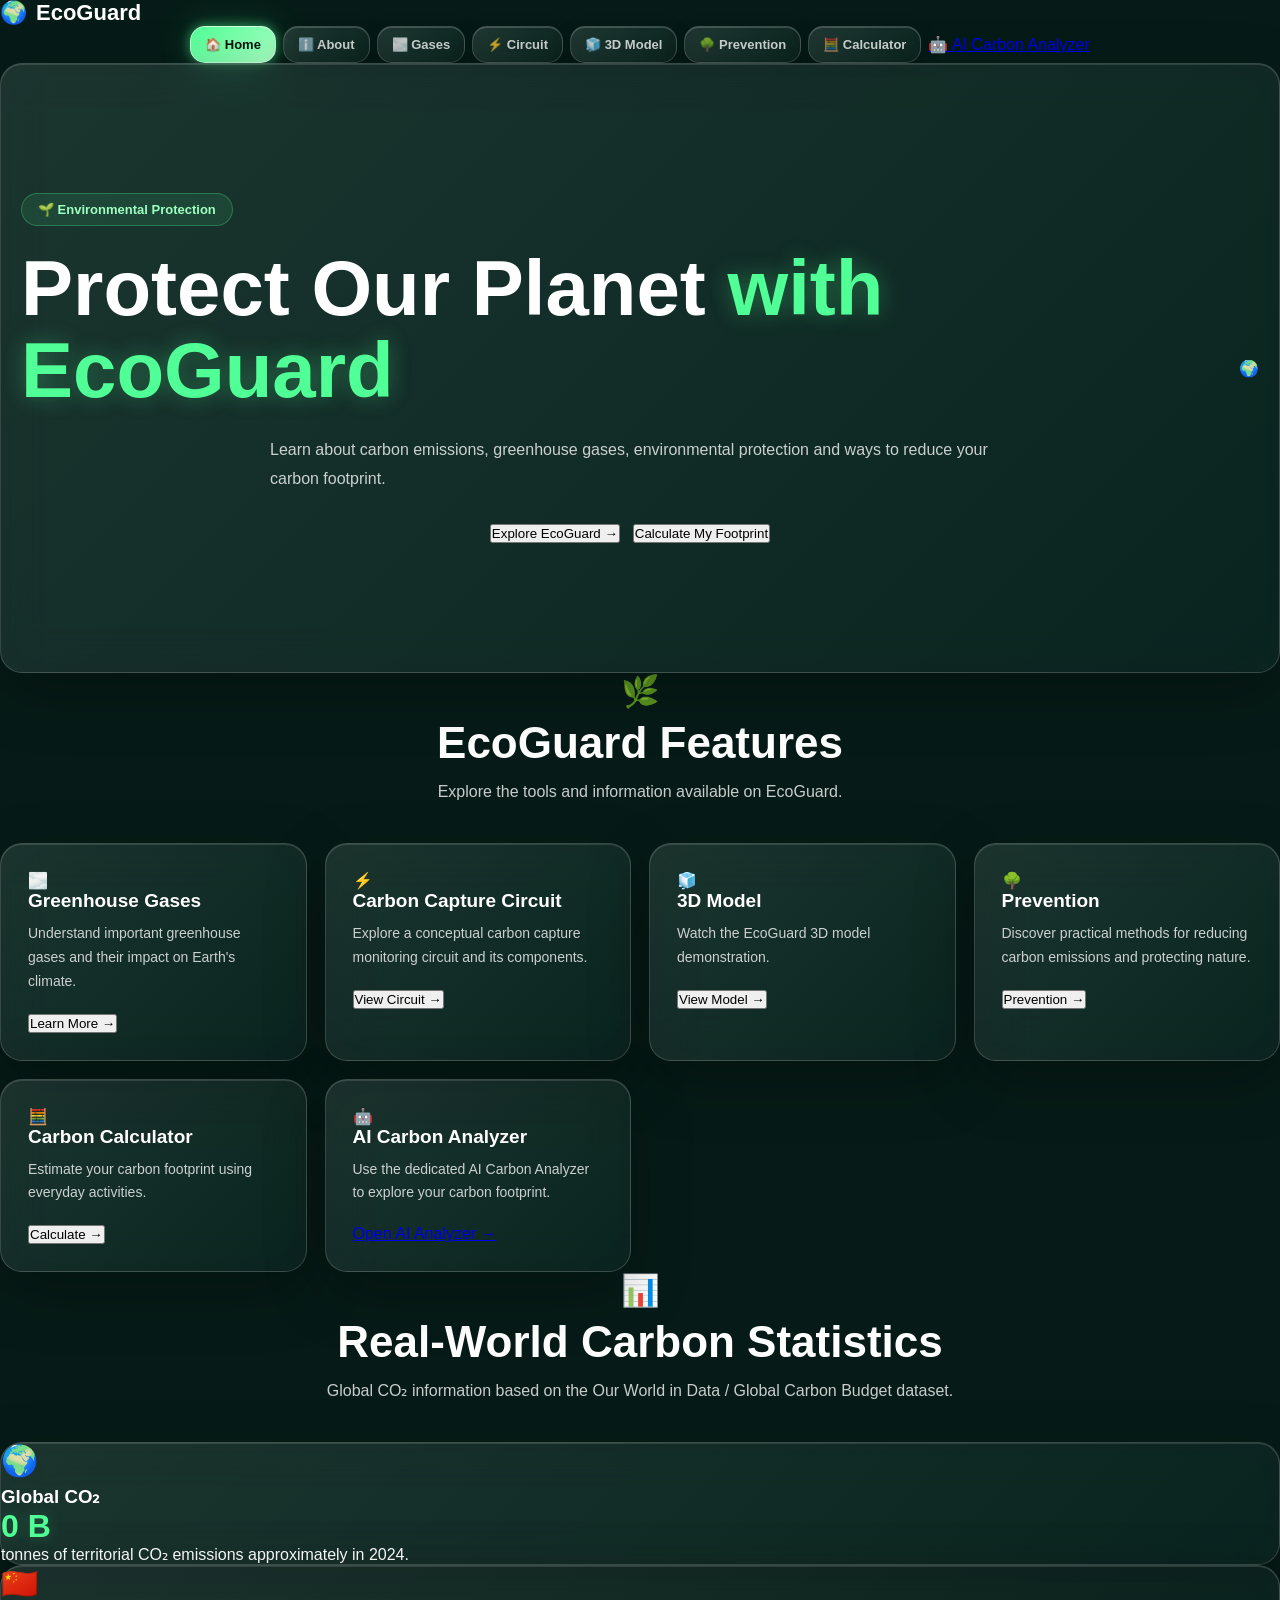
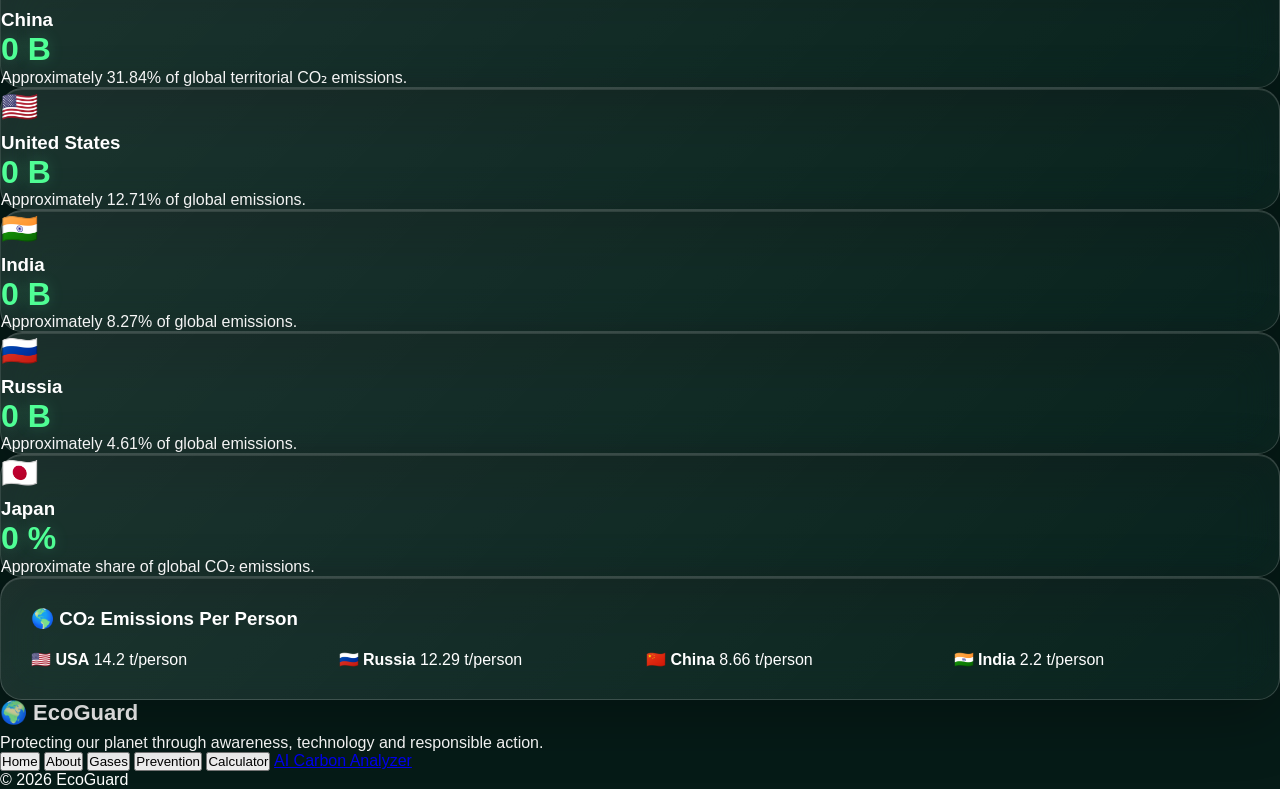
==== commit 4327d3b5: "Update index.html" ====
--- a/index.html
+++ b/index.html
@@ -4,1179 +4,1065 @@
     <meta charset="UTF-8">
     <meta name="viewport" content="width=device-width, initial-scale=1.0">
 
-    <title>EcoGuard | Carbon Awareness</title>
-
-    <meta
-        name="description"
-        content="EcoGuard - Learn about carbon emissions, greenhouse gases, prevention and calculate your carbon footprint."
-    >
-
-    <link rel="preconnect" href="https://fonts.googleapis.com">
-    <link rel="preconnect" href="https://fonts.gstatic.com" crossorigin>
-
-    <link
-        href="https://fonts.googleapis.com/css2?family=Poppins:wght@300;400;500;600;700;800&display=swap"
-        rel="stylesheet"
-    >
+    <title>EcoGuard | Carbon & Environment</title>
 
     <link rel="stylesheet" href="style.css">
 </head>
 
 <body>
 
-    <!-- =========================
-         BACKGROUND OVERLAY
-    ========================== -->
-    <div class="background-overlay"></div>
-
-    <!-- =========================
-         NAVIGATION
-    ========================== -->
-    <header class="navbar">
-
-        <div class="nav-container">
-
-            <div class="logo">
-                <span class="logo-icon">🌱</span>
-                <span>EcoGuard</span>
-            </div>
-
-            <nav class="nav-menu" id="navMenu">
-
-                <button class="nav-btn active" data-section="home">
-                    🏠 Home
+<header class="site-header">
+
+    <div class="logo">
+        🌍 <span>EcoGuard</span>
+    </div>
+
+    <nav class="nav-menu">
+
+        <button class="nav-btn active" data-section="home">
+            🏠 Home
+        </button>
+
+        <button class="nav-btn" data-section="about">
+            ℹ️ About
+        </button>
+
+        <button class="nav-btn" data-section="gases">
+            🌫️ Gases
+        </button>
+
+        <button class="nav-btn" data-section="circuit">
+            ⚡ Circuit
+        </button>
+
+        <button class="nav-btn" data-section="model">
+            🧊 3D Model
+        </button>
+
+        <button class="nav-btn" data-section="prevention">
+            🌳 Prevention
+        </button>
+
+        <button class="nav-btn" data-section="calculator">
+            🧮 Calculator
+        </button>
+
+        <a href="ai-carbon-analyzer.html" class="nav-ai-btn">
+            🤖 AI Carbon Analyzer
+        </a>
+
+    </nav>
+
+</header>
+
+
+<main>
+
+<!-- ================= HOME ================= -->
+
+<section id="home" class="page-section active-section">
+
+    <div class="hero glass-card">
+
+        <div class="hero-content">
+
+            <span class="hero-badge">
+                🌱 Environmental Protection
+            </span>
+
+            <h1>
+                Protect Our Planet
+                <span>with EcoGuard</span>
+            </h1>
+
+            <p>
+                Learn about carbon emissions, greenhouse gases,
+                environmental protection and ways to reduce your
+                carbon footprint.
+            </p>
+
+            <div class="hero-buttons">
+
+                <button class="primary-btn" data-target="about">
+                    Explore EcoGuard →
                 </button>
 
-                <button class="nav-btn" data-section="about">
-                    ℹ️ About
+                <button class="secondary-btn" data-target="calculator">
+                    Calculate My Footprint
                 </button>
 
-                <button class="nav-btn" data-section="gases">
-                    🌫️ Gases
-                </button>
-
-                <button class="nav-btn" data-section="circuit">
-                    ⚡ Circuit
-                </button>
-
-                <button class="nav-btn" data-section="model">
-                    🧊 3D Model
-                </button>
-
-                <button class="nav-btn" data-section="prevention">
-                    🌱 Prevention
-                </button>
-
-                <button class="nav-btn calculator-nav-btn" data-section="calculator">
-                    🧮 Calculator
-                </button>
-
-            </nav>
-
-            <button
-                class="theme-toggle"
-                id="themeToggle"
-                aria-label="Toggle theme"
-                title="Toggle theme"
-            >
-                ☀️
+            </div>
+
+        </div>
+
+        <div class="hero-icon">
+            🌍
+        </div>
+
+    </div>
+
+
+    <!-- FEATURES -->
+
+    <div class="section-heading">
+
+        <span>🌿</span>
+
+        <h2>EcoGuard Features</h2>
+
+        <p>
+            Explore the tools and information available on EcoGuard.
+        </p>
+
+    </div>
+
+
+    <div class="feature-grid">
+
+        <div class="glass-card feature-card">
+            <div class="feature-icon">🌫️</div>
+            <h3>Greenhouse Gases</h3>
+            <p>
+                Understand important greenhouse gases and their
+                impact on Earth's climate.
+            </p>
+            <button class="card-link" data-target="gases">
+                Learn More →
             </button>
-
-        </div>
-
-    </header>
-
-
-    <!-- =========================
-         MAIN CONTENT
-    ========================== -->
-    <main>
-
-        <!-- =========================
-             HOME
-        ========================== -->
-        <section id="home" class="page-section active-section">
-
-            <div class="hero">
-
-                <div class="hero-glass">
-
-                    <div class="hero-badge">
-                        🌍 Protect Our Planet
+        </div>
+
+
+        <div class="glass-card feature-card">
+            <div class="feature-icon">⚡</div>
+            <h3>Carbon Capture Circuit</h3>
+            <p>
+                Explore a conceptual carbon capture monitoring
+                circuit and its components.
+            </p>
+            <button class="card-link" data-target="circuit">
+                View Circuit →
+            </button>
+        </div>
+
+
+        <div class="glass-card feature-card">
+            <div class="feature-icon">🧊</div>
+            <h3>3D Model</h3>
+            <p>
+                Watch the EcoGuard 3D model demonstration.
+            </p>
+            <button class="card-link" data-target="model">
+                View Model →
+            </button>
+        </div>
+
+
+        <div class="glass-card feature-card">
+            <div class="feature-icon">🌳</div>
+            <h3>Prevention</h3>
+            <p>
+                Discover practical methods for reducing carbon
+                emissions and protecting nature.
+            </p>
+            <button class="card-link" data-target="prevention">
+                Prevention →
+            </button>
+        </div>
+
+
+        <div class="glass-card feature-card">
+            <div class="feature-icon">🧮</div>
+            <h3>Carbon Calculator</h3>
+            <p>
+                Estimate your carbon footprint using everyday
+                activities.
+            </p>
+            <button class="card-link" data-target="calculator">
+                Calculate →
+            </button>
+        </div>
+
+
+        <div class="glass-card feature-card">
+            <div class="feature-icon">🤖</div>
+            <h3>AI Carbon Analyzer</h3>
+            <p>
+                Use the dedicated AI Carbon Analyzer to explore
+                your carbon footprint.
+            </p>
+            <a href="ai-carbon-analyzer.html" class="card-link">
+                Open AI Analyzer →
+            </a>
+        </div>
+
+    </div>
+
+
+    <!-- STATISTICS -->
+
+    <div class="section-heading statistics-heading">
+
+        <span>📊</span>
+
+        <h2>Real-World Carbon Statistics</h2>
+
+        <p>
+            Global CO₂ information based on the
+            Our World in Data / Global Carbon Budget dataset.
+        </p>
+
+    </div>
+
+
+    <div class="stats-grid">
+
+        <div class="glass-card stat-card">
+
+            <div class="stat-icon">🌍</div>
+
+            <h3>Global CO₂</h3>
+
+            <div class="stat-number">
+                <span class="counter" data-value="38.6">
+                    0
+                </span>
+                B
+            </div>
+
+            <p>
+                tonnes of territorial CO₂ emissions
+                approximately in 2024.
+            </p>
+
+        </div>
+
+
+        <div class="glass-card stat-card">
+
+            <div class="stat-icon">🇨🇳</div>
+
+            <h3>China</h3>
+
+            <div class="stat-number">
+                <span class="counter" data-value="12.3">
+                    0
+                </span>
+                B
+            </div>
+
+            <p>
+                Approximately 31.84% of global territorial
+                CO₂ emissions.
+            </p>
+
+        </div>
+
+
+        <div class="glass-card stat-card">
+
+            <div class="stat-icon">🇺🇸</div>
+
+            <h3>United States</h3>
+
+            <div class="stat-number">
+                <span class="counter" data-value="4.9">
+                    0
+                </span>
+                B
+            </div>
+
+            <p>
+                Approximately 12.71% of global emissions.
+            </p>
+
+        </div>
+
+
+        <div class="glass-card stat-card">
+
+            <div class="stat-icon">🇮🇳</div>
+
+            <h3>India</h3>
+
+            <div class="stat-number">
+                <span class="counter" data-value="3.19">
+                    0
+                </span>
+                B
+            </div>
+
+            <p>
+                Approximately 8.27% of global emissions.
+            </p>
+
+        </div>
+
+
+        <div class="glass-card stat-card">
+
+            <div class="stat-icon">🇷🇺</div>
+
+            <h3>Russia</h3>
+
+            <div class="stat-number">
+                <span class="counter" data-value="1.78">
+                    0
+                </span>
+                B
+            </div>
+
+            <p>
+                Approximately 4.61% of global emissions.
+            </p>
+
+        </div>
+
+
+        <div class="glass-card stat-card">
+
+            <div class="stat-icon">🇯🇵</div>
+
+            <h3>Japan</h3>
+
+            <div class="stat-number">
+                <span class="counter" data-value="2.49">
+                    0
+                </span>
+                %
+            </div>
+
+            <p>
+                Approximate share of global CO₂ emissions.
+            </p>
+
+        </div>
+
+    </div>
+
+
+    <!-- PER CAPITA -->
+
+    <div class="glass-card per-capita-card">
+
+        <h3>🌎 CO₂ Emissions Per Person</h3>
+
+        <div class="per-capita-grid">
+
+            <div>
+                🇺🇸
+                <strong>USA</strong>
+                <span>14.2 t/person</span>
+            </div>
+
+            <div>
+                🇷🇺
+                <strong>Russia</strong>
+                <span>12.29 t/person</span>
+            </div>
+
+            <div>
+                🇨🇳
+                <strong>China</strong>
+                <span>8.66 t/person</span>
+            </div>
+
+            <div>
+                🇮🇳
+                <strong>India</strong>
+                <span>2.2 t/person</span>
+            </div>
+
+        </div>
+
+    </div>
+
+</section>
+
+
+
+<!-- ================= ABOUT ================= -->
+
+<section id="about" class="page-section">
+
+    <div class="section-heading">
+
+        <span>ℹ️</span>
+
+        <h2>About EcoGuard</h2>
+
+        <p>
+            Understanding carbon emissions is the first step
+            towards protecting our environment.
+        </p>
+
+    </div>
+
+
+    <div class="about-grid">
+
+        <div class="glass-card">
+
+            <div class="large-icon">🌍</div>
+
+            <h3>Our Planet</h3>
+
+            <p>
+                Earth is experiencing changes in its climate due
+                to increasing concentrations of greenhouse gases.
+                Reducing emissions can help limit future
+                environmental impacts.
+            </p>
+
+        </div>
+
+
+        <div class="glass-card">
+
+            <div class="large-icon">🌱</div>
+
+            <h3>Our Mission</h3>
+
+            <p>
+                EcoGuard aims to make environmental information
+                easier to understand while encouraging practical
+                actions that can reduce carbon emissions.
+            </p>
+
+        </div>
+
+
+        <div class="glass-card">
+
+            <div class="large-icon">💡</div>
+
+            <h3>Technology</h3>
+
+            <p>
+                EcoGuard combines educational content,
+                interactive tools, a conceptual carbon capture
+                system and an AI Carbon Analyzer.
+            </p>
+
+        </div>
+
+    </div>
+
+</section>
+
+
+
+<!-- ================= GASES ================= -->
+
+<section id="gases" class="page-section">
+
+    <div class="section-heading">
+
+        <span>🌫️</span>
+
+        <h2>Greenhouse Gases</h2>
+
+        <p>
+            Important gases that influence Earth's atmosphere.
+        </p>
+
+    </div>
+
+
+    <div class="gas-grid">
+
+        <div class="glass-card gas-card">
+
+            <div class="gas-symbol">CO₂</div>
+
+            <h3>Carbon Dioxide</h3>
+
+            <p>
+                Carbon dioxide is released through fossil-fuel
+                combustion, industrial processes, land-use change
+                and other activities.
+            </p>
+
+        </div>
+
+
+        <div class="glass-card gas-card">
+
+            <div class="gas-symbol">CH₄</div>
+
+            <h3>Methane</h3>
+
+            <p>
+                Methane is a powerful greenhouse gas associated
+                with agriculture, waste and fossil-fuel systems.
+            </p>
+
+        </div>
+
+
+        <div class="glass-card gas-card">
+
+            <div class="gas-symbol">N₂O</div>
+
+            <h3>Nitrous Oxide</h3>
+
+            <p>
+                Nitrous oxide is associated with agricultural
+                activities, industrial processes and combustion.
+            </p>
+
+        </div>
+
+
+        <div class="glass-card gas-card">
+
+            <div class="gas-symbol">H₂O</div>
+
+            <h3>Water Vapour</h3>
+
+            <p>
+                Water vapour is naturally present in the atmosphere
+                and plays an important role in Earth's climate system.
+            </p>
+
+        </div>
+
+
+        <div class="glass-card gas-card">
+
+            <div class="gas-symbol">O₃</div>
+
+            <h3>Ozone</h3>
+
+            <p>
+                Ozone has different atmospheric effects depending
+                on where it is located in the atmosphere.
+            </p>
+
+        </div>
+
+
+        <div class="glass-card gas-card">
+
+            <div class="gas-symbol">CFC</div>
+
+            <h3>Fluorinated Gases</h3>
+
+            <p>
+                Some fluorinated gases have very high global
+                warming potentials and can remain in the atmosphere
+                for long periods.
+            </p>
+
+        </div>
+
+    </div>
+
+</section>
+
+
+
+<!-- ================= CIRCUIT ================= -->
+
+<section id="circuit" class="page-section">
+
+    <div class="section-heading">
+
+        <span>⚡</span>
+
+        <h2>Carbon Capture Circuit</h2>
+
+        <p>
+            Conceptual monitoring and control circuit for the
+            EcoGuard carbon capture system.
+        </p>
+
+    </div>
+
+
+    <div class="glass-card circuit-container">
+
+        <img
+            src="circuit-diagram.svg"
+            alt="EcoGuard carbon capture circuit diagram"
+            class="circuit-image"
+        >
+
+        <div class="circuit-info">
+
+            <div>
+                <span>🔬</span>
+                <strong>Gas Detection</strong>
+                <p>
+                    Sensors can monitor the concentration of gases.
+                </p>
+            </div>
+
+            <div>
+                <span>⚙️</span>
+                <strong>Control System</strong>
+                <p>
+                    A controller can process sensor information.
+                </p>
+            </div>
+
+            <div>
+                <span>📊</span>
+                <strong>Monitoring</strong>
+                <p>
+                    Environmental data can be displayed and analysed.
+                </p>
+            </div>
+
+        </div>
+
+    </div>
+
+</section>
+
+
+
+<!-- ================= 3D MODEL ================= -->
+
+<section id="model" class="page-section">
+
+    <div class="section-heading">
+
+        <span>🧊</span>
+
+        <h2>EcoGuard 3D Model</h2>
+
+        <p>
+            Explore the EcoGuard water-motor and carbon capture
+            demonstration.
+        </p>
+
+    </div>
+
+
+    <div class="glass-card video-card">
+
+        <video
+            controls
+            playsinline
+            preload="metadata"
+            class="model-video"
+        >
+
+            <source src="3.mp4" type="video/mp4">
+
+            Your browser does not support video playback.
+
+        </video>
+
+        <div class="video-caption">
+            ⚙️ EcoGuard System Demonstration
+        </div>
+
+    </div>
+
+</section>
+
+
+
+<!-- ================= PREVENTION ================= -->
+
+<section id="prevention" class="page-section">
+
+    <div class="section-heading">
+
+        <span>🌳</span>
+
+        <h2>Prevention</h2>
+
+        <p>
+            Simple ways to help reduce greenhouse gas emissions.
+        </p>
+
+    </div>
+
+
+    <div class="prevention-grid">
+
+        <div class="glass-card prevention-card">
+
+            <div class="prevention-icon">🌱</div>
+
+            <h3>Plant More Trees</h3>
+
+            <p>
+                Protect forests and increase green spaces.
+                Plants naturally remove carbon dioxide from
+                the atmosphere through photosynthesis.
+            </p>
+
+        </div>
+
+
+        <div class="glass-card prevention-card">
+
+            <div class="prevention-icon">☀️</div>
+
+            <h3>Use Renewable Energy</h3>
+
+            <p>
+                Solar, wind and other renewable energy sources
+                can reduce dependence on fossil fuels.
+            </p>
+
+        </div>
+
+
+        <div class="glass-card prevention-card">
+
+            <div class="prevention-icon">🚲</div>
+
+            <h3>Choose Cleaner Transport</h3>
+
+            <p>
+                Walking, cycling, public transport and efficient
+                vehicles can help reduce transport emissions.
+            </p>
+
+        </div>
+
+
+        <div class="glass-card prevention-card">
+
+            <div class="prevention-icon">💡</div>
+
+            <h3>Save Electricity</h3>
+
+            <p>
+                Switch off unused devices and choose efficient
+                appliances to reduce electricity consumption.
+            </p>
+
+        </div>
+
+
+        <div class="glass-card prevention-card">
+
+            <div class="prevention-icon">♻️</div>
+
+            <h3>Reduce Waste</h3>
+
+            <p>
+                Reduce unnecessary consumption, reuse products
+                and recycle materials where possible.
+            </p>
+
+        </div>
+
+
+        <div class="glass-card prevention-card">
+
+            <div class="prevention-icon">💧</div>
+
+            <h3>Protect Natural Resources</h3>
+
+            <p>
+                Save water and protect ecosystems that provide
+                important environmental benefits.
+            </p>
+
+        </div>
+
+    </div>
+
+</section>
+
+
+
+<!-- ================= CALCULATOR ================= -->
+
+<section id="calculator" class="page-section">
+
+    <div class="section-heading">
+
+        <span>🧮</span>
+
+        <h2>Carbon Footprint Calculator</h2>
+
+        <p>
+            Estimate your monthly carbon emissions from selected
+            everyday activities.
+        </p>
+
+    </div>
+
+
+    <div class="calculator-layout">
+
+
+        <div class="glass-card calculator-inputs">
+
+            <h3>📋 Your Activities</h3>
+
+
+            <div class="input-group">
+
+                <div class="input-label">
+
+                    <label for="carbonCar">
+                        🚗 Driving
+                    </label>
+
+                    <output id="carbonCarOut">400 km</output>
+
+                </div>
+
+                <input
+                    type="range"
+                    id="carbonCar"
+                    min="0"
+                    max="1500"
+                    value="400"
+                    step="10"
+                >
+
+                <small>
+                    0.19 kg CO₂ per km
+                </small>
+
+            </div>
+
+
+            <div class="input-group">
+
+                <div class="input-label">
+
+                    <label for="carbonPower">
+                        ⚡ Home Electricity
+                    </label>
+
+                    <output id="carbonPowerOut">180 kWh</output>
+
+                </div>
+
+                <input
+                    type="range"
+                    id="carbonPower"
+                    min="0"
+                    max="800"
+                    value="180"
+                    step="10"
+                >
+
+                <small>
+                    0.42 kg CO₂ per kWh
+                </small>
+
+            </div>
+
+
+            <div class="input-group">
+
+                <div class="input-label">
+
+                    <label for="carbonMeals">
+                        🍖 Meat-Based Meals
+                    </label>
+
+                    <output id="carbonMealsOut">12 meals</output>
+
+                </div>
+
+                <input
+                    type="range"
+                    id="carbonMeals"
+                    min="0"
+                    max="60"
+                    value="12"
+                    step="1"
+                >
+
+                <small>
+                    2.5 kg CO₂ per meal
+                </small>
+
+            </div>
+
+
+            <div class="input-group">
+
+                <div class="input-label">
+
+                    <label for="carbonFlights">
+                        ✈️ Short Flights
+                    </label>
+
+                    <output id="carbonFlightsOut">0 flights</output>
+
+                </div>
+
+                <input
+                    type="range"
+                    id="carbonFlights"
+                    min="0"
+                    max="6"
+                    value="0"
+                    step="1"
+                >
+
+                <small>
+                    255 kg CO₂ per flight
+                </small>
+
+            </div>
+
+        </div>
+
+
+
+        <div class="glass-card calculator-result">
+
+            <h3>🌍 Your Estimated Footprint</h3>
+
+            <div class="total-number">
+
+                <span id="carbonTotal">0</span>
+
+                <small>kg CO₂ / month</small>
+
+            </div>
+
+
+            <p id="carbonComparison">
+                Calculating...
+            </p>
+
+
+            <div class="category-results">
+
+                <div class="category-row">
+
+                    <div class="category-title">
+                        🚗 Transport
                     </div>
 
-                    <h1>
-                        Welcome to
-                        <span>EcoGuard</span>
-                    </h1>
-
-                    <p>
-                        Understand carbon emissions, explore greenhouse gases,
-                        discover prevention methods and calculate your
-                        environmental impact.
+                    <div class="progress-track">
+                        <div
+                            id="carbonTransportBar"
+                            class="progress-bar"
+                        ></div>
+                    </div>
+
+                    <strong id="carbonTransportVal">
+                        0 kg
+                    </strong>
+
+                </div>
+
+
+                <div class="category-row">
+
+                    <div class="category-title">
+                        ⚡ Energy
+                    </div>
+
+                    <div class="progress-track">
+                        <div
+                            id="carbonEnergyBar"
+                            class="progress-bar"
+                        ></div>
+                    </div>
+
+                    <strong id="carbonEnergyVal">
+                        0 kg
+                    </strong>
+
+                </div>
+
+
+                <div class="category-row">
+
+                    <div class="category-title">
+                        🍖 Food
+                    </div>
+
+                    <div class="progress-track">
+                        <div
+                            id="carbonFoodBar"
+                            class="progress-bar"
+                        ></div>
+                    </div>
+
+                    <strong id="carbonFoodVal">
+                        0 kg
+                    </strong>
+
+                </div>
+
+            </div>
+
+
+            <div class="tip-box">
+
+                <span>💡</span>
+
+                <div>
+
+                    <h4 id="carbonTipTitle">
+                        Carbon Tip
+                    </h4>
+
+                    <p id="carbonTipText">
+                        Adjust the sliders to calculate your footprint.
                     </p>
 
-                    <div class="hero-buttons">
-
-                        <button
-                            class="glass-action-btn primary-action"
-                            data-section-link="calculator"
-                        >
-                            🧮 Calculate Footprint
-                        </button>
-
-                        <button
-                            class="glass-action-btn"
-                            data-section-link="prevention"
-                        >
-                            🌱 Reduce Emissions
-                        </button>
-
-                    </div>
-
                 </div>
 
             </div>
 
-
-            <!-- =========================
-                 FEATURES
-            ========================== -->
-            <div class="section-container">
-
-                <div class="section-heading">
-                    <span>🌿</span>
-                    <h2>Explore EcoGuard</h2>
-                    <p>
-                        Learn, understand and take action for a cleaner future.
-                    </p>
-                </div>
-
-                <div class="feature-grid">
-
-                    <article class="glass-card feature-card">
-
-                        <div class="card-icon">📊</div>
-
-                        <h3>Carbon Statistics</h3>
-
-                        <p>
-                            Explore global and country-level carbon dioxide
-                            emission statistics.
-                        </p>
-
-                        <button
-                            class="small-glass-btn"
-                            data-section-link="home"
-                        >
-                            View Statistics
-                        </button>
-
-                    </article>
-
-
-                    <article class="glass-card feature-card">
-
-                        <div class="card-icon">🌫️</div>
-
-                        <h3>Greenhouse Gases</h3>
-
-                        <p>
-                            Learn about CO₂, methane, nitrous oxide and other
-                            important greenhouse gases.
-                        </p>
-
-                        <button
-                            class="small-glass-btn"
-                            data-section-link="gases"
-                        >
-                            Explore Gases
-                        </button>
-
-                    </article>
-
-
-                    <article class="glass-card feature-card">
-
-                        <div class="card-icon">🧮</div>
-
-                        <h3>Carbon Calculator</h3>
-
-                        <p>
-                            Estimate your monthly carbon footprint using simple
-                            everyday activities.
-                        </p>
-
-                        <button
-                            class="small-glass-btn"
-                            data-section-link="calculator"
-                        >
-                            Calculate
-                        </button>
-
-                    </article>
-
-
-                    <article class="glass-card feature-card">
-
-                        <div class="card-icon">🌱</div>
-
-                        <h3>Prevention</h3>
-
-                        <p>
-                            Discover practical ways to reduce emissions and
-                            protect the environment.
-                        </p>
-
-                        <button
-                            class="small-glass-btn"
-                            data-section-link="prevention"
-                        >
-                            Learn More
-                        </button>
-
-                    </article>
-
-                </div>
-
-            </div>
-
-
-            <!-- =========================
-                 REAL WORLD STATISTICS
-            ========================== -->
-            <div class="section-container statistics-section">
-
-                <div class="section-heading">
-
-                    <span>📊</span>
-
-                    <h2>Real-World Carbon Statistics</h2>
-
-                    <p>
-                        Global carbon dioxide emission information presented
-                        through simple visual statistics.
-                    </p>
-
-                </div>
-
-
-                <!-- Main statistics -->
-                <div class="statistics-grid">
-
-                    <div class="glass-card statistic-card">
-
-                        <div class="stat-icon">🌍</div>
-
-                        <div class="stat-number">
-                            <span
-                                class="counter"
-                                data-target="38.6"
-                                data-decimals="1"
-                            >0</span>
-                            B
-                        </div>
-
-                        <div class="stat-label">
-                            Global CO₂ emissions
-                        </div>
-
-                        <div class="stat-unit">
-                            billion tonnes
-                        </div>
-
-                    </div>
-
-
-                    <div class="glass-card statistic-card">
-
-                        <div class="stat-icon">🇨🇳</div>
-
-                        <div class="stat-number">
-                            <span
-                                class="counter"
-                                data-target="31.84"
-                                data-decimals="2"
-                            >0</span>%
-                        </div>
-
-                        <div class="stat-label">
-                            China
-                        </div>
-
-                        <div class="stat-unit">
-                            12.3 billion tonnes
-                        </div>
-
-                    </div>
-
-
-                    <div class="glass-card statistic-card">
-
-                        <div class="stat-icon">🇺🇸</div>
-
-                        <div class="stat-number">
-                            <span
-                                class="counter"
-                                data-target="12.71"
-                                data-decimals="2"
-                            >0</span>%
-                        </div>
-
-                        <div class="stat-label">
-                            United States
-                        </div>
-
-                        <div class="stat-unit">
-                            4.9 billion tonnes
-                        </div>
-
-                    </div>
-
-
-                    <div class="glass-card statistic-card">
-
-                        <div class="stat-icon">🇮🇳</div>
-
-                        <div class="stat-number">
-                            <span
-                                class="counter"
-                                data-target="8.27"
-                                data-decimals="2"
-                            >0</span>%
-                        </div>
-
-                        <div class="stat-label">
-                            India
-                        </div>
-
-                        <div class="stat-unit">
-                            3.19 billion tonnes
-                        </div>
-
-                    </div>
-
-                </div>
-
-
-                <!-- Country statistics -->
-                <div class="glass-card country-statistics">
-
-                    <h3>🌍 Country Emission Share</h3>
-
-                    <div class="country-list">
-
-                        <div class="country-item">
-
-                            <div class="country-info">
-                                <span>🇨🇳 China</span>
-                                <strong>31.84%</strong>
-                            </div>
-
-                            <div class="country-bar">
-                                <div
-                                    class="country-fill"
-                                    data-width="31.84"
-                                ></div>
-                            </div>
-
-                        </div>
-
-
-                        <div class="country-item">
-
-                            <div class="country-info">
-                                <span>🇺🇸 United States</span>
-                                <strong>12.71%</strong>
-                            </div>
-
-                            <div class="country-bar">
-                                <div
-                                    class="country-fill"
-                                    data-width="12.71"
-                                ></div>
-                            </div>
-
-                        </div>
-
-
-                        <div class="country-item">
-
-                            <div class="country-info">
-                                <span>🇮🇳 India</span>
-                                <strong>8.27%</strong>
-                            </div>
-
-                            <div class="country-bar">
-                                <div
-                                    class="country-fill"
-                                    data-width="8.27"
-                                ></div>
-                            </div>
-
-                        </div>
-
-
-                        <div class="country-item">
-
-                            <div class="country-info">
-                                <span>🇷🇺 Russia</span>
-                                <strong>4.61%</strong>
-                            </div>
-
-                            <div class="country-bar">
-                                <div
-                                    class="country-fill"
-                                    data-width="4.61"
-                                ></div>
-                            </div>
-
-                        </div>
-
-
-                        <div class="country-item">
-
-                            <div class="country-info">
-                                <span>🇯🇵 Japan</span>
-                                <strong>2.49%</strong>
-                            </div>
-
-                            <div class="country-bar">
-                                <div
-                                    class="country-fill"
-                                    data-width="2.49"
-                                ></div>
-                            </div>
-
-                        </div>
-
-                    </div>
-
-                    <p class="statistics-source">
-                        Source: Our World in Data — Global Carbon Budget (2025),
-                        2024 territorial CO₂ emissions.
-                    </p>
-
-                </div>
-
-
-                <!-- Per capita -->
-                <div class="glass-card per-capita-card">
-
-                    <h3>👤 CO₂ Emissions Per Person</h3>
-
-                    <div class="per-capita-grid">
-
-                        <div class="per-capita-item">
-                            <span>🇺🇸 United States</span>
-                            <strong>14.2 t</strong>
-                        </div>
-
-                        <div class="per-capita-item">
-                            <span>🇷🇺 Russia</span>
-                            <strong>12.29 t</strong>
-                        </div>
-
-                        <div class="per-capita-item">
-                            <span>🇨🇳 China</span>
-                            <strong>8.66 t</strong>
-                        </div>
-
-                        <div class="per-capita-item">
-                            <span>🇮🇳 India</span>
-                            <strong>2.2 t</strong>
-                        </div>
-
-                    </div>
-
-                </div>
-
-            </div>
-
-        </section>
-
-
-        <!-- =========================
-             ABOUT
-        ========================== -->
-        <section id="about" class="page-section">
-
-            <div class="section-container">
-
-                <div class="section-heading">
-                    <span>ℹ️</span>
-                    <h2>About EcoGuard</h2>
-                    <p>
-                        A simple environmental awareness platform.
-                    </p>
-                </div>
-
-
-                <div class="about-grid">
-
-                    <div class="glass-card about-card">
-
-                        <div class="card-icon">🌍</div>
-
-                        <h3>Our Goal</h3>
-
-                        <p>
-                            EcoGuard helps users understand carbon emissions
-                            and their effect on our environment.
-                        </p>
-
-                    </div>
-
-
-                    <div class="glass-card about-card">
-
-                        <div class="card-icon">💡</div>
-
-                        <h3>Learn</h3>
-
-                        <p>
-                            Explore greenhouse gases, carbon statistics,
-                            environmental technologies and prevention methods.
-                        </p>
-
-                    </div>
-
-
-                    <div class="glass-card about-card">
-
-                        <div class="card-icon">🌱</div>
-
-                        <h3>Take Action</h3>
-
-                        <p>
-                            Use the carbon calculator and practical prevention
-                            tips to understand how everyday choices can help.
-                        </p>
-
-                    </div>
-
-                </div>
-
-            </div>
-
-        </section>
-
-
-        <!-- =========================
-             GASES
-        ========================== -->
-        <section id="gases" class="page-section">
-
-            <div class="section-container">
-
-                <div class="section-heading">
-
-                    <span>🌫️</span>
-
-                    <h2>Greenhouse Gases</h2>
-
-                    <p>
-                        Important gases that contribute to the greenhouse effect.
-                    </p>
-
-                </div>
-
-
-                <div class="gas-grid">
-
-                    <article class="glass-card gas-card">
-
-                        <div class="gas-icon">💨</div>
-
-                        <h3>Carbon Dioxide</h3>
-
-                        <span class="gas-formula">CO₂</span>
-
-                        <p>
-                            Released mainly through fossil fuel combustion,
-                            industrial processes and land-use changes.
-                        </p>
-
-                    </article>
-
-
-                    <article class="glass-card gas-card">
-
-                        <div class="gas-icon">🐄</div>
-
-                        <h3>Methane</h3>
-
-                        <span class="gas-formula">CH₄</span>
-
-                        <p>
-                            Produced by agriculture, livestock, landfills and
-                            fossil fuel production.
-                        </p>
-
-                    </article>
-
-
-                    <article class="glass-card gas-card">
-
-                        <div class="gas-icon">🌾</div>
-
-                        <h3>Nitrous Oxide</h3>
-
-                        <span class="gas-formula">N₂O</span>
-
-                        <p>
-                            Associated with agricultural soils, fertilizers
-                            and several industrial activities.
-                        </p>
-
-                    </article>
-
-
-                    <article class="glass-card gas-card">
-
-                        <div class="gas-icon">🏭</div>
-
-                        <h3>Industrial Gases</h3>
-
-                        <span class="gas-formula">F-Gases</span>
-
-                        <p>
-                            Certain industrial gases can have very high
-                            greenhouse warming effects.
-                        </p>
-
-                    </article>
-
-                </div>
-
-            </div>
-
-        </section>
-
-
-        <!-- =========================
-             CIRCUIT
-        ========================== -->
-        <section id="circuit" class="page-section">
-
-            <div class="section-container">
-
-                <div class="section-heading">
-
-                    <span>⚡</span>
-
-                    <h2>Carbon Capture Circuit Diagram</h2>
-
-                    <p>
-                        Explore the carbon capture system concept.
-                    </p>
-
-                </div>
-
-
-                <div class="glass-card circuit-card">
-
-                    <img
-                        src="circuit-diagram.svg"
-                        alt="EcoGuard carbon capture circuit diagram"
-                        class="circuit-image"
-                    >
-
-                </div>
-
-            </div>
-
-        </section>
-
-
-        <!-- =========================
-             3D MODEL
-        ========================== -->
-        <section id="model" class="page-section">
-
-            <div class="section-container">
-
-                <div class="section-heading">
-
-                    <span>🧊</span>
-
-                    <h2>3D Model</h2>
-
-                    <p>
-                        Visual demonstration of the EcoGuard concept.
-                    </p>
-
-                </div>
-
-
-                <div class="glass-card model-card">
-
-                    <video
-                        class="model-video"
-                        controls
-                        muted
-                        loop
-                        playsinline
-                    >
-                        <source src="3.mp4" type="video/mp4">
-                        Your browser does not support video playback.
-                    </video>
-
-                </div>
-
-            </div>
-
-        </section>
-
-
-        <!-- =========================
-             PREVENTION
-        ========================== -->
-        <section id="prevention" class="page-section">
-
-            <div class="section-container">
-
-                <div class="section-heading">
-
-                    <span>🌱</span>
-
-                    <h2>Prevention</h2>
-
-                    <p>
-                        Simple ways to reduce your environmental impact.
-                    </p>
-
-                </div>
-
-
-                <div class="prevention-grid">
-
-                    <article class="glass-card prevention-card">
-
-                        <div class="card-icon">🚲</div>
-
-                        <h3>Use Public Transport</h3>
-
-                        <p>
-                            Choose public transport, cycling or walking when
-                            possible to reduce vehicle emissions.
-                        </p>
-
-                    </article>
-
-
-                    <article class="glass-card prevention-card">
-
-                        <div class="card-icon">⚡</div>
-
-                        <h3>Save Electricity</h3>
-
-                        <p>
-                            Turn off unused appliances and choose efficient
-                            electrical devices.
-                        </p>
-
-                    </article>
-
-
-                    <article class="glass-card prevention-card">
-
-                        <div class="card-icon">🌳</div>
-
-                        <h3>Protect Forests</h3>
-
-                        <p>
-                            Forests absorb carbon dioxide and support healthy
-                            ecosystems.
-                        </p>
-
-                    </article>
-
-
-                    <article class="glass-card prevention-card">
-
-                        <div class="card-icon">♻️</div>
-
-                        <h3>Reduce Waste</h3>
-
-                        <p>
-                            Reuse products, recycle materials and avoid
-                            unnecessary consumption.
-                        </p>
-
-                    </article>
-
-
-                    <article class="glass-card prevention-card">
-
-                        <div class="card-icon">🥗</div>
-
-                        <h3>Consider Food Choices</h3>
-
-                        <p>
-                            Reducing high-emission food consumption can help
-                            lower your environmental footprint.
-                        </p>
-
-                    </article>
-
-
-                    <article class="glass-card prevention-card">
-
-                        <div class="card-icon">✈️</div>
-
-                        <h3>Reduce Unnecessary Flights</h3>
-
-                        <p>
-                            Consider trains, buses or virtual meetings when
-                            practical alternatives are available.
-                        </p>
-
-                    </article>
-
-                </div>
-
-
-                <!-- AI ANALYZER PRESERVED -->
-                <div class="prevention-ai-box">
-
-                    <div class="ai-button-icon">🤖</div>
-
-                    <h3>EcoGuard AI Carbon Analyzer</h3>
-
-                    <p>
-                        Estimate your carbon footprint and discover simple
-                        ways to reduce your environmental impact.
-                    </p>
-
-                    <a
-                        href="ai-carbon-analyzer.html"
-                        class="carbon-ai-button"
-                    >
-                        🤖 Open AI Carbon Analyzer
-                    </a>
-
-                </div>
-
-            </div>
-
-        </section>
-
-
-        <!-- =========================
-             CALCULATOR
-        ========================== -->
-        <section id="calculator" class="page-section">
-
-            <div class="section-container">
-
-                <div class="section-heading">
-
-                    <span>🧮</span>
-
-                    <h2>Carbon Footprint Calculator</h2>
-
-                    <p>
-                        Estimate your monthly carbon footprint from a few
-                        everyday activities.
-                    </p>
-
-                </div>
-
-
-                <div class="calculator-layout">
-
-                    <!-- INPUT PANEL -->
-                    <div class="glass-card calculator-input-card">
-
-                        <h3>📋 Your Monthly Activities</h3>
-
-                        <!-- Driving -->
-                        <div class="calculator-input">
-
-                            <div class="input-header">
-
-                                <label for="carbonCar">
-                                    🚗 Driving
-                                </label>
-
-                                <output id="carbonCarOut">
-                                    400 km
-                                </output>
-
-                            </div>
-
-                            <input
-                                type="range"
-                                id="carbonCar"
-                                min="0"
-                                max="1500"
-                                value="400"
-                                step="10"
-                            >
-
-                            <div class="range-labels">
-                                <span>0 km</span>
-                                <span>1500 km</span>
-                            </div>
-
-                        </div>
-
-
-                        <!-- Electricity -->
-                        <div class="calculator-input">
-
-                            <div class="input-header">
-
-                                <label for="carbonPower">
-                                    ⚡ Home Electricity
-                                </label>
-
-                                <output id="carbonPowerOut">
-                                    180 kWh
-                                </output>
-
-                            </div>
-
-                            <input
-                                type="range"
-                                id="carbonPower"
-                                min="0"
-                                max="800"
-                                value="180"
-                                step="10"
-                            >
-
-                            <div class="range-labels">
-                                <span>0 kWh</span>
-                                <span>800 kWh</span>
-                            </div>
-
-                        </div>
-
-
-                        <!-- Food -->
-                        <div class="calculator-input">
-
-                            <div class="input-header">
-
-                                <label for="carbonMeals">
-                                    🍖 Meat-Based Meals
-                                </label>
-
-                                <output id="carbonMealsOut">
-                                    12 meals
-                                </output>
-
-                            </div>
-
-                            <input
-                                type="range"
-                                id="carbonMeals"
-                                min="0"
-                                max="60"
-                                value="12"
-                                step="1"
-                            >
-
-                            <div class="range-labels">
-                                <span>0 meals</span>
-                                <span>60 meals</span>
-                            </div>
-
-                        </div>
-
-
-                        <!-- Flights -->
-                        <div class="calculator-input">
-
-                            <div class="input-header">
-
-                                <label for="carbonFlights">
-                                    ✈️ Short Flights
-                                </label>
-
-                                <output id="carbonFlightsOut">
-                                    0 flights
-                                </output>
-
-                            </div>
-
-                            <input
-                                type="range"
-                                id="carbonFlights"
-                                min="0"
-                                max="6"
-                                value="0"
-                                step="1"
-                            >
-
-                            <div class="range-labels">
-                                <span>0</span>
-                                <span>6 flights</span>
-                            </div>
-
-                        </div>
-
-                    </div>
-
-
-                    <!-- RESULT PANEL -->
-                    <div class="glass-card calculator-result-card">
-
-                        <div class="result-icon">
-                            🌍
-                        </div>
-
-                        <p class="result-small-title">
-                            Estimated Monthly Footprint
-                        </p>
-
-                        <div class="total-result">
-                            <span id="carbonTotal">0</span>
-                            <small>kg CO₂e</small>
-                        </div>
-
-                        <p
-                            id="carbonComparison"
-                            class="comparison-text"
-                        >
-                            Calculating...
-                        </p>
-
-
-                        <div class="calculator-bars">
-
-                            <div class="carbon-bar-item">
-
-                                <div class="bar-label">
-                                    <span>🚗 Transport</span>
-                                    <strong id="carbonTransportVal">
-                                        0 kg
-                                    </strong>
-                                </div>
-
-                                <div class="carbon-bar">
-                                    <div
-                                        id="carbonTransportBar"
-                                        class="carbon-bar-fill"
-                                    ></div>
-                                </div>
-
-                            </div>
-
-
-                            <div class="carbon-bar-item">
-
-                                <div class="bar-label">
-                                    <span>⚡ Energy</span>
-                                    <strong id="carbonEnergyVal">
-                                        0 kg
-                                    </strong>
-                                </div>
-
-                                <div class="carbon-bar">
-                                    <div
-                                        id="carbonEnergyBar"
-                                        class="carbon-bar-fill"
-                                    ></div>
-                                </div>
-
-                            </div>
-
-
-                            <div class="carbon-bar-item">
-
-                                <div class="bar-label">
-                                    <span>🍖 Food</span>
-                                    <strong id="carbonFoodVal">
-                                        0 kg
-                                    </strong>
-                                </div>
-
-                                <div class="carbon-bar">
-                                    <div
-                                        id="carbonFoodBar"
-                                        class="carbon-bar-fill"
-                                    ></div>
-                                </div>
-
-                            </div>
-
-                        </div>
-
-
-                        <div class="calculator-tip">
-
-                            <div class="tip-icon">💡</div>
-
-                            <div>
-
-                                <h4 id="carbonTipTitle">
-                                    Eco Tip
-                                </h4>
-
-                                <p id="carbonTipText">
-                                    Adjust the sliders to see your result.
-                                </p>
-
-                            </div>
-
-                        </div>
-
-                    </div>
-
-                </div>
-
-
-                <div class="calculator-note glass-card">
-
-                    <strong>ℹ️ Calculator note</strong>
-
-                    <p>
-                        This calculator uses simplified educational emission
-                        factors to provide an approximate monthly estimate.
-                        Actual emissions vary depending on vehicle efficiency,
-                        electricity source, diet, flight distance and other
-                        factors.
-                    </p>
-
-                </div>
-
-            </div>
-
-        </section>
-
-    </main>
-
-
-    <!-- =========================
-         FOOTER
-    ========================== -->
-    <footer class="footer">
-
-        <div class="footer-content">
-
-            <div class="footer-logo">
-                🌱 EcoGuard
-            </div>
-
-            <p>
-                Learn today. Act today. Protect tomorrow. 🌍
-            </p>
-
-            <div class="footer-line"></div>
-
-            <small>
-                © 2026 EcoGuard. Environmental awareness project.
-            </small>
-
-        </div>
-
-    </footer>
-
-
-    <script src="script.js"></script>
+        </div>
+
+    </div>
+
+</section>
+
+</main>
+
+
+
+<!-- ================= FOOTER ================= -->
+
+<footer class="site-footer">
+
+    <div class="footer-logo">
+        🌍 EcoGuard
+    </div>
+
+    <p>
+        Protecting our planet through awareness,
+        technology and responsible action.
+    </p>
+
+    <div class="footer-links">
+
+        <button data-target="home">Home</button>
+
+        <button data-target="about">About</button>
+
+        <button data-target="gases">Gases</button>
+
+        <button data-target="prevention">Prevention</button>
+
+        <button data-target="calculator">Calculator</button>
+
+        <a href="ai-carbon-analyzer.html">
+            AI Carbon Analyzer
+        </a>
+
+    </div>
+
+    <p class="copyright">
+        © 2026 EcoGuard
+    </p>
+
+</footer>
+
+
+<script src="script.js"></script>
 
 </body>
 </html>
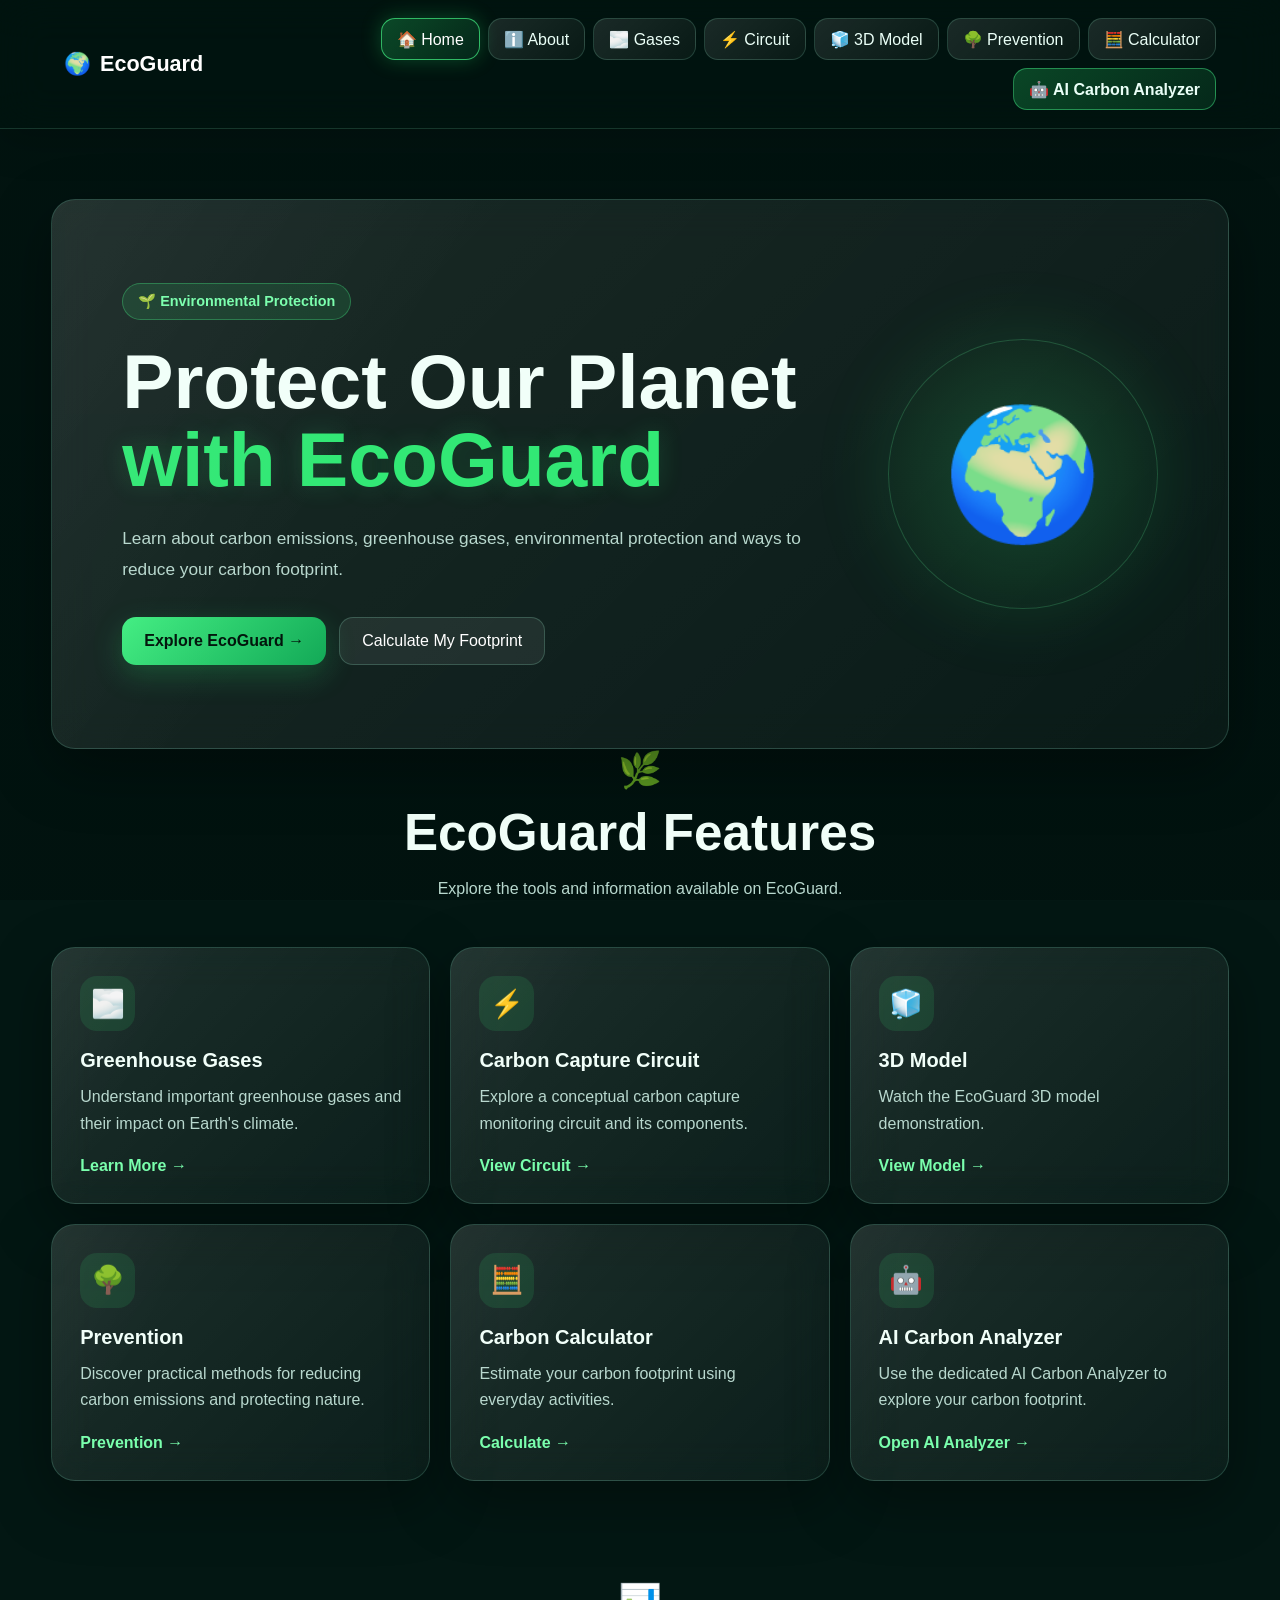
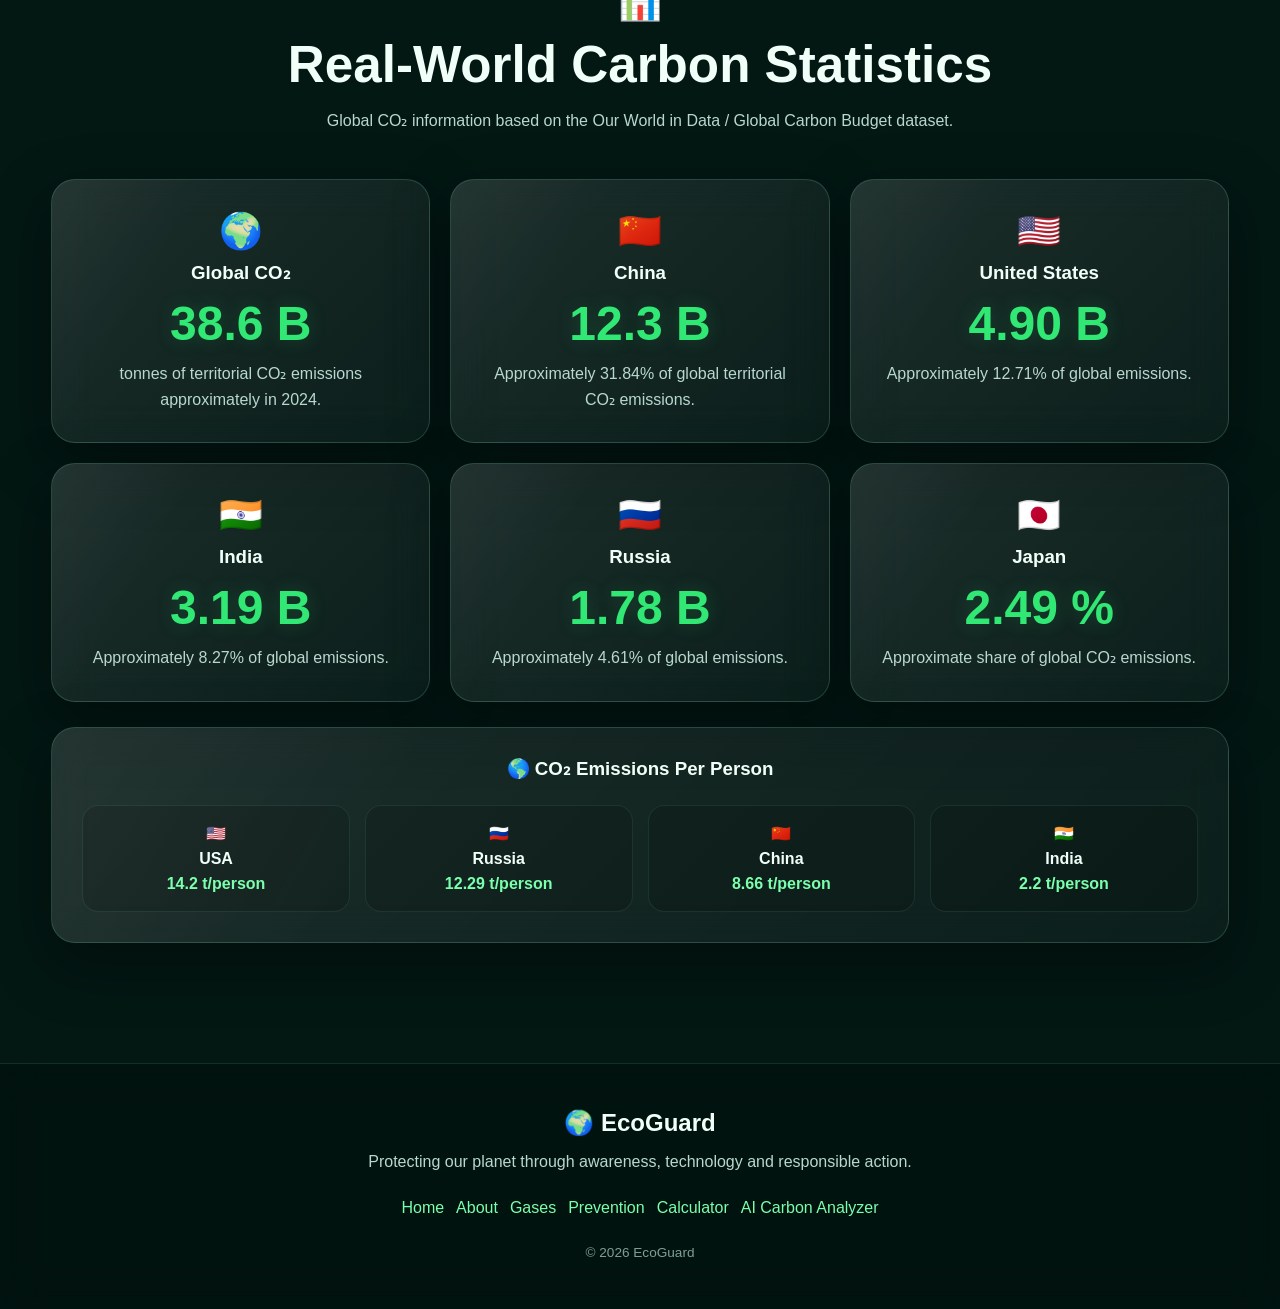
==== commit 5f4b0544: "Add files via upload" ====
--- a/index.html
+++ b/index.html
@@ -6,7 +6,7 @@
 
     <title>EcoGuard | Carbon & Environment</title>
 
-    <link rel="stylesheet" href="style.css">
+    <link rel="stylesheet" href="style.css?v=2">
 </head>
 
 <body>
@@ -400,7 +400,7 @@
 
     <div class="about-grid">
 
-        <div class="glass-card">
+        <div class="glass-card about-info-card">
 
             <div class="large-icon">🌍</div>
 
@@ -413,10 +413,14 @@
                 environmental impacts.
             </p>
 
-        </div>
-
-
-        <div class="glass-card">
+            <button type="button" class="about-popup-btn" data-popup="planetPopup">
+                🌍 Explore Our Planet →
+            </button>
+
+        </div>
+
+
+        <div class="glass-card about-info-card">
 
             <div class="large-icon">🌱</div>
 
@@ -428,10 +432,14 @@
                 actions that can reduce carbon emissions.
             </p>
 
-        </div>
-
-
-        <div class="glass-card">
+            <button type="button" class="about-popup-btn" data-popup="missionPopup">
+                🌱 Explore Our Mission →
+            </button>
+
+        </div>
+
+
+        <div class="glass-card about-info-card">
 
             <div class="large-icon">💡</div>
 
@@ -443,12 +451,59 @@
                 system and an AI Carbon Analyzer.
             </p>
 
+            <button type="button" class="about-popup-btn" data-popup="technologyPopup">
+                💡 Explore Technology →
+            </button>
+
         </div>
 
     </div>
 
 </section>
 
+
+<!-- ================= ABOUT POPUPS ================= -->
+
+<div class="about-popup" id="planetPopup" aria-hidden="true">
+    <div class="about-popup-box" role="dialog" aria-modal="true" aria-labelledby="planetPopupTitle">
+        <button type="button" class="about-popup-close" data-close-popup aria-label="Close Our Planet">×</button>
+        <div class="popup-icon">🌍</div>
+        <h2 id="planetPopupTitle">Our Planet</h2>
+        <p>Earth is our home and its climate is influenced by the gases present in the atmosphere. Greenhouse gases such as carbon dioxide (CO₂), methane (CH₄), nitrous oxide (N₂O), and certain industrial gases trap heat and contribute to the warming of the planet.</p>
+        <p>Human activities are a major source of these emissions. Burning coal, petrol, diesel, and natural gas, transportation, industries, electricity generation, agriculture, and deforestation all contribute to greenhouse-gas emissions.</p>
+        <p>Increasing emissions can affect temperature patterns, rainfall, oceans, glaciers, forests, agriculture, and biodiversity. Air pollution can also create health and environmental problems.</p>
+        <p>Protecting our planet requires reducing unnecessary emissions, improving energy efficiency, using cleaner sources of energy, protecting forests, reducing waste, and encouraging sustainable lifestyles.</p>
+        <p>EcoGuard helps users understand these environmental challenges and learn how individual and technological actions can contribute to reducing emissions.</p>
+    </div>
+</div>
+
+<div class="about-popup" id="missionPopup" aria-hidden="true">
+    <div class="about-popup-box" role="dialog" aria-modal="true" aria-labelledby="missionPopupTitle">
+        <button type="button" class="about-popup-close" data-close-popup aria-label="Close Our Mission">×</button>
+        <div class="popup-icon">🌱</div>
+        <h2 id="missionPopupTitle">Our Mission</h2>
+        <p>EcoGuard's mission is to make environmental knowledge simple, interactive, and accessible to students and communities.</p>
+        <p>Many environmental concepts can be difficult to understand when presented only through textbooks. EcoGuard combines educational information, visual explanations, interactive elements, and technology to make topics such as carbon emissions and pollution easier to learn.</p>
+        <p>The project focuses on helping users understand where emissions come from, how greenhouse gases affect the environment, and what practical steps can be taken to reduce them.</p>
+        <p>EcoGuard encourages responsible actions such as saving electricity, reducing unnecessary fuel consumption, using public transportation, avoiding waste, recycling materials, planting and protecting trees, and supporting cleaner technologies.</p>
+        <p>The goal is not only to provide information but also to encourage users to think about how technology and everyday choices can work together to protect the environment.</p>
+        <div class="popup-highlight">Understand the problem → Explore the technology → Take action → Protect the planet.</div>
+    </div>
+</div>
+
+<div class="about-popup" id="technologyPopup" aria-hidden="true">
+    <div class="about-popup-box" role="dialog" aria-modal="true" aria-labelledby="technologyPopupTitle">
+        <button type="button" class="about-popup-close" data-close-popup aria-label="Close Technology">×</button>
+        <div class="popup-icon">💡</div>
+        <h2 id="technologyPopupTitle">Technology</h2>
+        <p>EcoGuard uses technology to turn environmental education into an interactive experience. The website brings together educational content, interactive visualizations, a conceptual filtration and carbon-capture system, environmental measurements, and an AI-based Carbon Analyzer concept.</p>
+        <p>The filtration process section demonstrates how a conceptual system can represent the movement of polluted air through different stages of treatment. This helps users understand the basic idea behind pollution-control and filtration technologies.</p>
+        <p>The project can also use sensors and microcontrollers to demonstrate environmental monitoring. For example, particulate-matter sensors can be used in experimental setups to detect airborne particles and provide measurements that help users understand changes in air quality.</p>
+        <p>The AI Carbon Analyzer concept can help users explore factors that contribute to carbon emissions and present information in an easier-to-understand format.</p>
+        <p>By combining web development, sensors, data, visualization, and artificial intelligence concepts, EcoGuard demonstrates how technology can be used for environmental education and awareness.</p>
+        <div class="popup-highlight">Technology is a tool that can help us understand problems, measure them, and develop better solutions.</div>
+    </div>
+</div>
 
 
 <!-- ================= GASES ================= -->
@@ -555,6 +610,67 @@
 
         </div>
 
+    </div>
+
+
+    <!-- ================= CHEMICAL STRUCTURES ================= -->
+
+    <div class="chemical-structures glass-card">
+
+        <div class="section-heading chemical-heading">
+            <span>🧪</span>
+            <h2>Chemical Structures</h2>
+            <p>Structures and basic information about important gases.</p>
+        </div>
+
+        <div class="chemical-grid">
+
+            <div class="chemical-card">
+                <div class="chemical-atom-label">CO₂</div>
+                <h3>Carbon Dioxide</h3>
+                <div class="chemical-structure co2-structure" aria-label="Carbon dioxide structure">
+                    <span>O</span><b>═</b><span>C</span><b>═</b><span>O</span>
+                </div>
+                <p><strong>Formula:</strong> CO₂</p>
+                <p>Carbon dioxide is an important greenhouse gas released by fossil-fuel combustion, industrial processes and land-use change.</p>
+            </div>
+
+            <div class="chemical-card">
+                <div class="chemical-atom-label">CH₄</div>
+                <h3>Methane</h3>
+                <div class="chemical-structure ch4-structure" aria-label="Methane structure">
+                    <span class="ch4-top">H</span>
+                    <span class="ch4-bond top-bond">│</span>
+                    <div class="ch4-middle"><span>H</span><strong>C</strong><span>H</span></div>
+                    <span class="ch4-bond">│</span>
+                    <span>H</span>
+                </div>
+                <p><strong>Formula:</strong> CH₄</p>
+                <p>Methane is a greenhouse gas associated with agriculture, waste and fossil-fuel systems.</p>
+            </div>
+
+            <div class="chemical-card">
+                <div class="chemical-atom-label">CO</div>
+                <h3>Carbon Monoxide</h3>
+                <div class="chemical-structure co-structure" aria-label="Carbon monoxide structure">
+                    <span>C</span><b>≡</b><span>O</span>
+                </div>
+                <p><strong>Formula:</strong> CO</p>
+                <p>Carbon monoxide is a toxic gas produced mainly by incomplete combustion of carbon-containing fuels.</p>
+            </div>
+
+            <div class="chemical-card">
+                <div class="chemical-atom-label">HFC</div>
+                <h3>Hydrofluorocarbons</h3>
+                <div class="chemical-structure hfc-structure" aria-label="Representative hydrofluorocarbon structure">
+                    <span>H</span><b>—</b><span>C</span><b>—</b><span>F</span>
+                    <small>Representative HFC structure</small>
+                </div>
+                <p><strong>Group:</strong> HFCs</p>
+                <p>HFCs are fluorinated gases used in applications such as refrigeration and air conditioning. Individual HFC molecules have different structures.</p>
+            </div>
+
+        </div>
     </div>
 
 </section>
@@ -643,8 +759,11 @@
 
         <video
             controls
+            autoplay
+            muted
+            loop
             playsinline
-            preload="metadata"
+            preload="auto"
             class="model-video"
         >
 
@@ -767,6 +886,29 @@
 
         </div>
 
+    </div>
+
+
+    <!-- ================= FILTRATION TECHNOLOGY ================= -->
+
+    <div class="filtration-section glass-card">
+        <div class="filtration-image-wrap">
+            <img src="filteration.png" alt="EcoGuard multi-stage air filtration and carbon capture process" class="filtration-image">
+        </div>
+
+        <div class="filtration-content">
+            <div class="filtration-title">🧪 EcoGuard Filtration Technology</div>
+            <p>
+                This conceptual filtration system demonstrates how polluted air can pass through multiple stages before cleaner air is released.
+            </p>
+
+            <div class="filtration-stages">
+                <div class="filtration-stage"><span>1</span><div><strong>Pre-Filter</strong><p>Helps remove large particles such as dust.</p></div></div>
+                <div class="filtration-stage"><span>2</span><div><strong>HEPA Filter</strong><p>Helps capture fine particulate matter.</p></div></div>
+                <div class="filtration-stage"><span>3</span><div><strong>Activated Carbon</strong><p>Can adsorb certain gases and chemical pollutants.</p></div></div>
+                <div class="filtration-stage"><span>4</span><div><strong>Clean Air</strong><p>Cleaner air exits after the filtration stages.</p></div></div>
+            </div>
+        </div>
     </div>
 
 </section>
@@ -1062,7 +1204,7 @@
 </footer>
 
 
-<script src="script.js"></script>
+<script src="script.js?v=2" defer></script>
 
 </body>
 </html>
--- a/style.css
+++ b/style.css
@@ -1,61 +1,35 @@
 /* =========================================================
-   ECOGUARD - LIQUID GLASS DESIGN
-========================================================= */
-
-
-/* =========================================================
-   ROOT VARIABLES
-========================================================= */
+   ECOGUARD - MAIN STYLES
+   ========================================================= */
 
 :root {
 
-    --primary: #50ff96;
-    --secondary: #9dffc0;
-    --accent: #a9ffc3;
-
-    --dark-bg: #061b17;
-
-    --text: #ffffff;
-    --text-light: rgba(255, 255, 255, 0.78);
-    --text-lighter: rgba(255, 255, 255, 0.55);
-
-    --glass-bg: rgba(255, 255, 255, 0.075);
-    --glass-bg-strong: rgba(255, 255, 255, 0.11);
-
-    --glass-border: rgba(255, 255, 255, 0.18);
+    --dark-bg: #031713;
+
+    --glass-bg: rgba(10, 55, 45, 0.32);
+
+    --glass-border: rgba(150, 255, 220, 0.18);
+
+    --text-main: #f1fff9;
+
+    --text-soft: #b8d8ce;
+
+    --green: #32e875;
+
+    --green-light: #7affad;
+
+    --green-dark: #0e8f4d;
 
     --shadow:
-        0 20px 60px rgba(0, 0, 0, 0.28);
-
-    --green-glow:
-        0 0 12px rgba(80, 255, 150, 0.55),
-        0 0 35px rgba(80, 255, 150, 0.18);
-
-    --radius: 22px;
-}
-
-
-[data-theme="light"] {
-
-    --dark-bg: #dceee4;
-
-    --text: #08251d;
-    --text-light: rgba(8, 37, 29, 0.78);
-    --text-lighter: rgba(8, 37, 29, 0.58);
-
-    --glass-bg: rgba(255, 255, 255, 0.30);
-    --glass-bg-strong: rgba(255, 255, 255, 0.46);
-
-    --glass-border: rgba(255, 255, 255, 0.55);
-
-    --shadow:
-        0 20px 50px rgba(20, 80, 50, 0.12);
+        0 20px 60px rgba(0, 0, 0, 0.35);
+
+    --blur: blur(20px);
 }
 
 
 /* =========================================================
    RESET
-========================================================= */
+   ========================================================= */
 
 * {
     margin: 0;
@@ -73,2192 +47,1775 @@
 
     min-height: 100vh;
 
-    font-family: "Poppins", sans-serif;
+    font-family:
+        Arial,
+        Helvetica,
+        sans-serif;
+
+    color: var(--text-main);
+
+    background-color: var(--dark-bg);
+
+    background-image:
+
+        linear-gradient(
+            rgba(0, 15, 12, 0.43),
+            rgba(0, 15, 12, 0.58)
+        ),
+
+        url("ecoguard-background.jpg");
+
+    background-size: cover;
+
+    background-position: center;
+
+    background-attachment: fixed;
+
+    background-repeat: no-repeat;
+
+    overflow-x: hidden;
+}
+
+
+button,
+a,
+input {
+    font: inherit;
+}
+
+
+/* =========================================================
+   HEADER
+   ========================================================= */
+
+.site-header {
+
+    position: sticky;
+
+    top: 0;
+
+    z-index: 1000;
+
+    display: flex;
+
+    align-items: center;
+
+    justify-content: space-between;
+
+    gap: 25px;
+
+    padding: 18px 5%;
 
     background:
-        #061b17
-        url("background.jpg")
-        center center
-        / cover
-        fixed
-        no-repeat;
-
-    color: var(--text);
-
-    overflow-x: hidden;
+        rgba(1, 20, 16, 0.62);
+
+    backdrop-filter:
+        blur(22px);
+
+    -webkit-backdrop-filter:
+        blur(22px);
+
+    border-bottom:
+        1px solid rgba(145, 255, 210, 0.15);
+
+    box-shadow:
+        0 10px 40px rgba(0, 0, 0, 0.2);
+}
+
+
+/* =========================================================
+   LOGO
+   ========================================================= */
+
+.logo {
+
+    display: flex;
+
+    align-items: center;
+
+    gap: 9px;
+
+    font-size: 1.35rem;
+
+    font-weight: 800;
+
+    white-space: nowrap;
+
+    color: white;
+}
+
+
+.logo:first-letter {
+    font-size: 1.6rem;
+}
+
+
+/* =========================================================
+   NAVIGATION
+   ========================================================= */
+
+.nav-menu {
+
+    display: flex;
+
+    align-items: center;
+
+    justify-content: flex-end;
+
+    flex-wrap: wrap;
+
+    gap: 8px;
+}
+
+
+.nav-btn,
+.nav-ai-btn {
 
     position: relative;
-}
-
-
-/* =========================================================
-   COMPLETE IMAGE BACKGROUND
-========================================================= */
-
-.background-overlay {
-
-    position: fixed;
-
-    inset: 0;
-
-    z-index: -1;
-
-    pointer-events: none;
+
+    overflow: hidden;
+
+    display: inline-flex;
+
+    align-items: center;
+
+    justify-content: center;
+
+    min-height: 42px;
+
+    padding: 10px 15px;
+
+    border-radius: 14px;
+
+    border:
+        1px solid rgba(155, 255, 218, 0.17);
 
     background:
         linear-gradient(
             135deg,
-            rgba(0, 35, 28, 0.52),
-            rgba(0, 12, 25, 0.38),
-            rgba(0, 55, 38, 0.48)
+            rgba(255,255,255,0.10),
+            rgba(255,255,255,0.035)
         );
 
-    backdrop-filter: saturate(115%);
-
-}
-
-
-[data-theme="light"] .background-overlay {
-
-    background:
-        linear-gradient(
-            135deg,
-            rgba(210, 255, 230, 0.48),
-            rgba(230, 255, 245, 0.30)
-        );
-
-}
-
-
-/* =========================================================
-   NAVBAR
-========================================================= */
-
-.navbar {
-
-    position: sticky;
-
-    top: 0;
-
-    z-index: 1000;
-
-    padding: 15px 18px;
-
-    background:
-        rgba(3, 25, 21, 0.40);
-
-    backdrop-filter:
-        blur(24px)
-        saturate(150%);
-
-    -webkit-backdrop-filter:
-        blur(24px)
-        saturate(150%);
-
-    border-bottom:
-        1px solid
-        rgba(255, 255, 255, 0.13);
-
-}
-
-
-.nav-container {
-
-    max-width: 1450px;
-
-    margin: auto;
-
-    display: flex;
-
-    align-items: center;
-
-    gap: 16px;
-
-}
-
-
-.logo {
-
-    display: flex;
-
-    align-items: center;
-
-    gap: 9px;
-
-    font-size: 22px;
-
-    font-weight: 800;
-
-    white-space: nowrap;
-
-    color: var(--text);
-
-}
-
-
-.logo-icon {
-
-    font-size: 27px;
-
-    filter:
-        drop-shadow(
-            0 0 9px
-            rgba(80, 255, 150, 0.6)
-        );
-
-}
-
-
-.nav-menu {
-
-    flex: 1;
-
-    display: flex;
-
-    justify-content: center;
-
-    align-items: center;
-
-    gap: 7px;
-
-    flex-wrap: wrap;
-
-}
-
-
-/* =========================================================
-   LIQUID GLASS NAVIGATION BUTTON
-========================================================= */
-
-.nav-btn {
-
-    position: relative;
-
-    overflow: hidden;
-
-    border: 1px solid
-        rgba(255, 255, 255, 0.18);
-
-    background:
-        linear-gradient(
-            135deg,
-            rgba(255, 255, 255, 0.12),
-            rgba(255, 255, 255, 0.035)
-        );
-
-    color: var(--text-light);
-
-    padding: 10px 14px;
-
-    border-radius: 15px;
-
-    font-family: inherit;
-
-    font-size: 13px;
-
-    font-weight: 600;
+    color: #eafff7;
+
+    text-decoration: none;
 
     cursor: pointer;
 
-    backdrop-filter:
-        blur(18px)
-        saturate(170%);
-
-    -webkit-backdrop-filter:
-        blur(18px)
-        saturate(170%);
-
-    box-shadow:
-        inset 0 1px 0
-        rgba(255, 255, 255, 0.18),
-        inset 0 -1px 0
-        rgba(0, 0, 0, 0.12),
-        0 7px 22px
-        rgba(0, 0, 0, 0.14);
-
     transition:
-        transform 0.3s ease,
-        color 0.3s ease,
-        border-color 0.3s ease,
-        box-shadow 0.3s ease;
-
-}
-
-
-/* Glass shine */
-
-.nav-btn::before {
+        transform 0.25s ease,
+        border-color 0.25s ease,
+        background 0.25s ease,
+        box-shadow 0.25s ease;
+}
+
+
+.nav-btn::before,
+.nav-ai-btn::before {
 
     content: "";
 
     position: absolute;
 
-    top: -120%;
-
-    left: -80%;
-
-    width: 55%;
-
-    height: 350%;
+    top: -50%;
+
+    left: -100%;
+
+    width: 60%;
+
+    height: 200%;
 
     background:
         linear-gradient(
             90deg,
             transparent,
-            rgba(255, 255, 255, 0.34),
+            rgba(255,255,255,0.30),
             transparent
         );
 
-    transform: rotate(25deg);
-
-    transition:
-        left 0.65s ease;
+    transform: skewX(-25deg);
+
+    transition: left 0.65s ease;
 
     pointer-events: none;
-
-}
-
-
-.nav-btn:hover::before {
-
-    left: 150%;
-
-}
-
-
-.nav-btn:hover {
-
-    transform:
-        translateY(-2px);
-
-    color: #ffffff;
+}
+
+
+.nav-btn:hover::before,
+.nav-ai-btn:hover::before {
+    left: 160%;
+}
+
+
+.nav-btn:hover,
+.nav-ai-btn:hover {
+
+    transform: translateY(-2px);
 
     border-color:
-        rgba(80, 255, 150, 0.42);
+        rgba(90, 255, 160, 0.55);
 
     box-shadow:
-        0 10px 30px
-        rgba(0, 0, 0, 0.20),
-        0 0 18px
-        rgba(80, 255, 150, 0.12);
-
-}
-
-
-/* Active button */
+        0 0 25px rgba(45, 235, 115, 0.18);
+}
+
 
 .nav-btn.active {
-
-    color: #03140c;
 
     background:
         linear-gradient(
             135deg,
-            #50ff96,
-            #a9ffc3
+            rgba(40, 220, 110, 0.27),
+            rgba(20, 120, 70, 0.20)
         );
 
     border-color:
-        rgba(255, 255, 255, 0.55);
+        rgba(72, 255, 139, 0.65);
+
+    color: white;
 
     box-shadow:
-        var(--green-glow);
-
-    text-shadow:
-        none;
-
-}
-
-
-.nav-btn.active:hover {
-
-    color: #03140c;
-
-    transform:
-        translateY(-2px)
-        scale(1.02);
-
-}
-
-
-/* Calculator special */
-
-.calculator-nav-btn {
-
-    border-color:
-        rgba(80, 255, 150, 0.32);
-
-}
-
-
-/* =========================================================
-   THEME BUTTON
-========================================================= */
-
-.theme-toggle {
-
-    width: 43px;
-
-    height: 43px;
-
-    border-radius: 50%;
-
-    border:
-        1px solid
-        rgba(255, 255, 255, 0.20);
-
-    background:
-        rgba(255, 255, 255, 0.09);
-
-    color: var(--text);
-
-    cursor: pointer;
-
-    font-size: 18px;
-
-    backdrop-filter:
-        blur(18px);
-
-    -webkit-backdrop-filter:
-        blur(18px);
-
-    transition:
-        0.3s ease;
-
-}
-
-
-.theme-toggle:hover {
-
-    transform:
-        rotate(20deg)
-        scale(1.06);
-
-    box-shadow:
-        var(--green-glow);
-
-    border-color:
-        rgba(80, 255, 150, 0.4);
-
-}
-
-
-/* =========================================================
-   PAGE SECTIONS
-========================================================= */
-
-.page-section {
-
-    display: none;
-
-    min-height: calc(100vh - 80px);
-
-    animation:
-        sectionIn 0.55s ease;
-
-}
-
-
-.page-section.active-section {
-
-    display: block;
-
-}
-
-
-@keyframes sectionIn {
-
-    from {
-
-        opacity: 0;
-
-        transform:
-            translateY(12px);
-
-    }
-
-    to {
-
-        opacity: 1;
-
-        transform:
-            translateY(0);
-
-    }
-
-}
-
-
-/* =========================================================
-   HERO
-========================================================= */
-
-.hero {
-
-    min-height: 610px;
-
-    display: flex;
-
-    justify-content: center;
-
-    align-items: center;
-
-    padding: 70px 20px;
-
-}
-
-
-.hero-glass {
-
-    width: min(950px, 100%);
-
-    padding: 70px 45px;
-
-    text-align: center;
-
-    border-radius: 35px;
+        0 0 20px rgba(40, 240, 110, 0.25);
+}
+
+
+.nav-ai-btn {
 
     background:
         linear-gradient(
             135deg,
-            rgba(255, 255, 255, 0.13),
-            rgba(255, 255, 255, 0.045)
+            rgba(37, 220, 108, 0.26),
+            rgba(20, 110, 65, 0.24)
         );
 
+    border-color:
+        rgba(75, 255, 145, 0.42);
+
+    font-weight: 700;
+}
+
+
+/* =========================================================
+   MAIN
+   ========================================================= */
+
+main {
+
+    width: min(1400px, 92%);
+
+    margin: 0 auto;
+}
+
+
+.page-section {
+
+    display: none;
+
+    min-height: calc(100vh - 90px);
+
+    padding: 70px 0;
+}
+
+
+.page-section.active-section {
+
+    display: block;
+
+    animation:
+        sectionFade 0.45s ease;
+}
+
+
+@keyframes sectionFade {
+
+    from {
+        opacity: 0;
+        transform: translateY(15px);
+    }
+
+    to {
+        opacity: 1;
+        transform: translateY(0);
+    }
+}
+
+
+/* =========================================================
+   GLASS CARDS
+   ========================================================= */
+
+.glass-card {
+
+    position: relative;
+
+    overflow: hidden;
+
+    background:
+        linear-gradient(
+            135deg,
+            rgba(255,255,255,0.10),
+            rgba(255,255,255,0.035)
+        );
+
     border:
-        1px solid
-        rgba(255, 255, 255, 0.19);
-
-    backdrop-filter:
-        blur(24px)
-        saturate(150%);
-
-    -webkit-backdrop-filter:
-        blur(24px)
-        saturate(150%);
+        1px solid var(--glass-border);
+
+    border-radius: 24px;
+
+    backdrop-filter: var(--blur);
+
+    -webkit-backdrop-filter: var(--blur);
+
+    box-shadow: var(--shadow);
+}
+
+
+.glass-card::after {
+
+    content: "";
+
+    position: absolute;
+
+    inset: 0;
+
+    pointer-events: none;
+
+    background:
+        linear-gradient(
+            120deg,
+            rgba(255,255,255,0.08),
+            transparent 30%
+        );
+
+    opacity: 0.55;
+}
+
+
+/* =========================================================
+   HERO
+   ========================================================= */
+
+.hero {
+
+    min-height: 550px;
+
+    padding: 70px;
+
+    display: flex;
+
+    align-items: center;
+
+    justify-content: space-between;
+
+    gap: 50px;
+}
+
+
+.hero-content {
+    max-width: 760px;
+}
+
+
+.hero-badge {
+
+    display: inline-block;
+
+    margin-bottom: 22px;
+
+    padding: 9px 15px;
+
+    border-radius: 50px;
+
+    background:
+        rgba(52, 235, 121, 0.12);
+
+    border:
+        1px solid rgba(70, 255, 140, 0.3);
+
+    color:
+        var(--green-light);
+
+    font-size: 0.9rem;
+
+    font-weight: 700;
+}
+
+
+.hero h1 {
+
+    font-size:
+        clamp(2.5rem, 6vw, 5.4rem);
+
+    line-height: 1.02;
+
+    margin-bottom: 25px;
+}
+
+
+.hero h1 span {
+
+    display: block;
+
+    color:
+        var(--green);
+
+    text-shadow:
+        0 0 25px rgba(50, 232, 117, 0.2);
+}
+
+
+.hero p {
+
+    max-width: 700px;
+
+    color: var(--text-soft);
+
+    font-size: 1.08rem;
+
+    line-height: 1.8;
+
+    margin-bottom: 32px;
+}
+
+
+.hero-buttons {
+
+    display: flex;
+
+    flex-wrap: wrap;
+
+    gap: 13px;
+}
+
+
+.primary-btn,
+.secondary-btn,
+.card-link {
+
+    border: 0;
+
+    cursor: pointer;
+
+    text-decoration: none;
+}
+
+
+.primary-btn {
+
+    padding: 14px 22px;
+
+    border-radius: 14px;
+
+    background:
+        linear-gradient(
+            135deg,
+            #42ee82,
+            #13a957
+        );
+
+    color: #02150c;
+
+    font-weight: 800;
 
     box-shadow:
-        var(--shadow),
-        inset 0 1px 0
-        rgba(255, 255, 255, 0.18);
-
-}
-
-
-.hero-badge {
+        0 10px 30px rgba(40, 235, 112, 0.22);
+
+    transition: 0.25s ease;
+}
+
+
+.primary-btn:hover {
+
+    transform: translateY(-3px);
+
+    box-shadow:
+        0 14px 35px rgba(40, 235, 112, 0.34);
+}
+
+
+.secondary-btn {
+
+    padding: 14px 22px;
+
+    border-radius: 14px;
+
+    background:
+        rgba(255,255,255,0.07);
+
+    border:
+        1px solid rgba(160,255,220,0.2);
+
+    color: white;
+
+    transition: 0.25s ease;
+}
+
+
+.secondary-btn:hover {
+
+    transform: translateY(-3px);
+
+    border-color:
+        rgba(70,255,140,0.55);
+}
+
+
+.hero-icon {
+
+    width: 270px;
+
+    height: 270px;
+
+    display: grid;
+
+    place-items: center;
+
+    border-radius: 50%;
+
+    font-size: 8rem;
+
+    background:
+        radial-gradient(
+            circle,
+            rgba(55,240,120,0.20),
+            rgba(0,0,0,0.03)
+        );
+
+    border:
+        1px solid rgba(100,255,160,0.2);
+
+    box-shadow:
+        0 0 80px rgba(50,235,120,0.13);
+
+    animation:
+        floating 5s ease-in-out infinite;
+}
+
+
+@keyframes floating {
+
+    0%,
+    100% {
+        transform: translateY(0);
+    }
+
+    50% {
+        transform: translateY(-12px);
+    }
+}
+
+
+/* =========================================================
+   SECTION HEADINGS
+   ========================================================= */
+
+.section-heading {
+
+    text-align: center;
+
+    max-width: 850px;
+
+    margin:
+        0 auto 45px;
+}
+
+
+.section-heading > span {
+
+    display: block;
+
+    font-size: 2.2rem;
+
+    margin-bottom: 12px;
+}
+
+
+.section-heading h2 {
+
+    font-size:
+        clamp(2rem, 4vw, 3.4rem);
+
+    margin-bottom: 13px;
+}
+
+
+.section-heading p {
+
+    color: var(--text-soft);
+
+    line-height: 1.7;
+}
+
+
+/* =========================================================
+   FEATURE GRID
+   ========================================================= */
+
+.feature-grid {
+
+    display: grid;
+
+    grid-template-columns:
+        repeat(3, 1fr);
+
+    gap: 20px;
+}
+
+
+.feature-card {
+
+    padding: 28px;
+
+    min-height: 250px;
+
+    transition:
+        transform 0.3s ease,
+        border-color 0.3s ease;
+}
+
+
+.feature-card:hover {
+
+    transform: translateY(-7px);
+
+    border-color:
+        rgba(65,255,140,0.35);
+}
+
+
+.feature-icon {
+
+    width: 55px;
+
+    height: 55px;
+
+    display: grid;
+
+    place-items: center;
+
+    margin-bottom: 18px;
+
+    border-radius: 17px;
+
+    background:
+        rgba(50,230,115,0.12);
+
+    font-size: 1.7rem;
+}
+
+
+.feature-card h3 {
+
+    font-size: 1.25rem;
+
+    margin-bottom: 12px;
+}
+
+
+.feature-card p {
+
+    color: var(--text-soft);
+
+    line-height: 1.65;
+
+    margin-bottom: 20px;
+}
+
+
+.card-link {
 
     display: inline-block;
 
-    padding: 8px 16px;
-
-    border-radius: 999px;
+    color:
+        var(--green-light);
+
+    background: transparent;
+
+    font-weight: 700;
+
+    transition: 0.2s ease;
+}
+
+
+.card-link:hover {
+
+    color: white;
+
+    transform: translateX(4px);
+}
+
+
+/* =========================================================
+   STATISTICS
+   ========================================================= */
+
+.statistics-heading {
+
+    margin-top: 100px;
+}
+
+
+.stats-grid {
+
+    display: grid;
+
+    grid-template-columns:
+        repeat(3, 1fr);
+
+    gap: 20px;
+}
+
+
+.stat-card {
+
+    padding: 30px;
+
+    text-align: center;
+
+    transition: 0.3s ease;
+}
+
+
+.stat-card:hover {
+
+    transform: translateY(-5px);
+}
+
+
+.stat-icon {
+
+    font-size: 2.2rem;
+
+    margin-bottom: 10px;
+}
+
+
+.stat-card h3 {
+
+    margin-bottom: 12px;
+}
+
+
+.stat-number {
+
+    font-size: 3rem;
+
+    font-weight: 900;
+
+    color:
+        var(--green);
+
+    text-shadow:
+        0 0 20px rgba(50,235,115,0.18);
+
+    margin-bottom: 10px;
+}
+
+
+.stat-card p {
+
+    color: var(--text-soft);
+
+    line-height: 1.6;
+}
+
+
+.per-capita-card {
+
+    margin-top: 25px;
+
+    padding: 30px;
+}
+
+
+.per-capita-card h3 {
+
+    text-align: center;
+
+    margin-bottom: 25px;
+}
+
+
+.per-capita-grid {
+
+    display: grid;
+
+    grid-template-columns:
+        repeat(4, 1fr);
+
+    gap: 15px;
+}
+
+
+.per-capita-grid > div {
+
+    padding: 18px;
+
+    text-align: center;
+
+    border-radius: 16px;
 
     background:
-        rgba(80, 255, 150, 0.10);
+        rgba(0,0,0,0.14);
 
     border:
-        1px solid
-        rgba(80, 255, 150, 0.28);
-
-    color: var(--secondary);
-
-    font-size: 13px;
-
-    font-weight: 600;
-
-    margin-bottom: 22px;
-
-}
-
-
-.hero h1 {
-
-    font-size:
-        clamp(40px, 7vw, 78px);
-
-    line-height: 1.05;
-
-    margin-bottom: 24px;
+        1px solid rgba(150,255,215,0.09);
+}
+
+
+.per-capita-grid strong,
+.per-capita-grid span {
+
+    display: block;
+
+    margin-top: 7px;
+}
+
+
+.per-capita-grid span {
+
+    color:
+        var(--green-light);
+
+    font-weight: 700;
+}
+
+
+/* =========================================================
+   ABOUT
+   ========================================================= */
+
+.about-grid {
+
+    display: grid;
+
+    grid-template-columns:
+        repeat(3, 1fr);
+
+    gap: 22px;
+}
+
+
+.about-grid .glass-card {
+
+    padding: 35px;
+
+    min-height: 300px;
+}
+
+
+.large-icon {
+
+    font-size: 3rem;
+
+    margin-bottom: 20px;
+}
+
+
+.about-grid h3 {
+
+    margin-bottom: 15px;
+}
+
+
+.about-grid p {
+
+    color: var(--text-soft);
+
+    line-height: 1.8;
+}
+
+
+
+
+/* =========================================================
+   ABOUT POPUP CARDS
+   ========================================================= */
+
+.about-info-card {
+    display: flex;
+    flex-direction: column;
+    align-items: flex-start;
+}
+
+.about-popup-btn {
+    margin-top: auto;
+    padding: 12px 18px;
+    border: 1px solid rgba(255, 255, 255, 0.22);
+    border-radius: 14px;
+    background: rgba(255, 255, 255, 0.10);
+    color: inherit;
+    font: inherit;
+    font-weight: 700;
+    cursor: pointer;
+    transition: transform 0.25s ease, background 0.25s ease;
+}
+
+.about-popup-btn:hover {
+    transform: translateY(-3px);
+    background: rgba(255, 255, 255, 0.18);
+}
+
+.about-popup {
+    position: fixed;
+    inset: 0;
+    z-index: 99999;
+    display: none;
+    align-items: center;
+    justify-content: center;
+    padding: 20px;
+    background: rgba(0, 0, 0, 0.68);
+    backdrop-filter: blur(12px);
+    -webkit-backdrop-filter: blur(12px);
+}
+
+.about-popup.show {
+    display: flex;
+    visibility: visible;
+    opacity: 1;
+    pointer-events: auto;
+    animation: aboutPopupFade 0.25s ease;
+}
+
+.about-popup[aria-hidden="true"] {
+    visibility: hidden;
+    pointer-events: none;
+    opacity: 0;
+}
+
+.about-popup-box {
+    position: relative;
+    width: min(820px, 96vw);
+    max-height: 88vh;
+    overflow-y: auto;
+    padding: 38px;
+    border-radius: 28px;
+    background: rgba(255, 255, 255, 0.12);
+    border: 1px solid rgba(255, 255, 255, 0.25);
+    box-shadow: 0 30px 90px rgba(0, 0, 0, 0.55), inset 0 1px 1px rgba(255,255,255,0.18);
+    backdrop-filter: blur(30px);
+    -webkit-backdrop-filter: blur(30px);
+    color: inherit;
+    animation: aboutPopupOpen 0.35s cubic-bezier(.16,1,.3,1);
+}
+
+.about-popup-box h2 {
+    margin: 0 50px 22px 0;
+    font-size: 32px;
+}
+
+.about-popup-box p {
+    line-height: 1.8;
+    margin: 0 0 18px;
+}
+
+.popup-icon {
+    font-size: 3rem;
+    margin-bottom: 8px;
+}
+
+.about-popup-close {
+    position: absolute;
+    top: 16px;
+    right: 18px;
+    width: 42px;
+    height: 42px;
+    border: 1px solid rgba(255,255,255,0.2);
+    border-radius: 50%;
+    background: rgba(255,255,255,0.12);
+    color: inherit;
+    font-size: 28px;
+    cursor: pointer;
+    transition: transform .25s ease, background .25s ease;
+}
+
+.about-popup-close:hover {
+    transform: rotate(90deg) scale(1.08);
+    background: rgba(255,255,255,0.22);
+}
+
+.popup-highlight {
+    margin-top: 24px;
+    padding: 18px;
+    border-radius: 18px;
+    background: rgba(255,255,255,0.09);
+    border: 1px solid rgba(255,255,255,0.16);
+    text-align: center;
+    font-weight: 700;
+    line-height: 1.6;
+}
+
+@keyframes aboutPopupFade {
+    from { opacity: 0; }
+    to { opacity: 1; }
+}
+
+@keyframes aboutPopupOpen {
+    from { opacity: 0; transform: translateY(24px) scale(.92); }
+    to { opacity: 1; transform: translateY(0) scale(1); }
+}
+
+@media (max-width: 700px) {
+    .about-popup { padding: 12px; }
+    .about-popup-box { padding: 28px 22px; max-height: 92vh; border-radius: 22px; }
+    .about-popup-box h2 { font-size: 26px; }
+    .about-popup-box p { font-size: 15px; line-height: 1.7; }
+}
+
+/* =========================================================
+   GASES
+   ========================================================= */
+
+.gas-grid {
+
+    display: grid;
+
+    grid-template-columns:
+        repeat(3, 1fr);
+
+    gap: 20px;
+}
+
+
+.gas-card {
+
+    padding: 30px;
+
+    transition: 0.3s ease;
+}
+
+
+.gas-card:hover {
+
+    transform: translateY(-6px);
+
+    border-color:
+        rgba(75,255,145,0.35);
+}
+
+
+.gas-symbol {
+
+    width: 75px;
+
+    height: 75px;
+
+    display: grid;
+
+    place-items: center;
+
+    margin-bottom: 20px;
+
+    border-radius: 20px;
+
+    background:
+        rgba(40,220,110,0.12);
+
+    color:
+        var(--green-light);
+
+    font-size: 1.45rem;
+
+    font-weight: 900;
+}
+
+
+.gas-card h3 {
+
+    margin-bottom: 12px;
+}
+
+
+.gas-card p {
+
+    color: var(--text-soft);
+
+    line-height: 1.7;
+}
+
+
+/* =========================================================
+   CIRCUIT
+   ========================================================= */
+
+.circuit-container {
+
+    padding: 35px;
+}
+
+
+.circuit-image {
+
+    display: block;
+
+    width: 100%;
+
+    max-height: 650px;
+
+    object-fit: contain;
+
+    background:
+        rgba(0,0,0,0.12);
+
+    border-radius: 20px;
+
+    padding: 20px;
+}
+
+
+.circuit-info {
+
+    display: grid;
+
+    grid-template-columns:
+        repeat(3, 1fr);
+
+    gap: 15px;
+
+    margin-top: 25px;
+}
+
+
+.circuit-info > div {
+
+    padding: 22px;
+
+    border-radius: 17px;
+
+    background:
+        rgba(0,0,0,0.12);
+}
+
+
+.circuit-info span {
+
+    font-size: 1.6rem;
+
+    display: block;
+
+    margin-bottom: 10px;
+}
+
+
+.circuit-info strong {
+
+    display: block;
+
+    margin-bottom: 8px;
+}
+
+
+.circuit-info p {
+
+    color: var(--text-soft);
+
+    line-height: 1.5;
+}
+
+
+/* =========================================================
+   VIDEO / 3D MODEL
+   ========================================================= */
+
+.video-card {
+
+    padding: 25px;
+
+    text-align: center;
+}
+
+
+.model-video {
+
+    display: block;
+
+    width: 100%;
+
+    max-height: 700px;
+
+    border-radius: 18px;
+
+    background: #000;
+
+    border:
+        1px solid rgba(150,255,215,0.12);
+}
+
+
+.video-caption {
+
+    padding-top: 18px;
+
+    color:
+        var(--green-light);
+
+    font-weight: 700;
+}
+
+
+/* =========================================================
+   PREVENTION
+   ========================================================= */
+
+.prevention-grid {
+
+    display: grid;
+
+    grid-template-columns:
+        repeat(3, 1fr);
+
+    gap: 20px;
+}
+
+
+.prevention-card {
+
+    padding: 30px;
+
+    min-height: 260px;
+
+    transition: 0.3s ease;
+}
+
+
+.prevention-card:hover {
+
+    transform: translateY(-6px);
+
+    border-color:
+        rgba(75,255,145,0.35);
+}
+
+
+.prevention-icon {
+
+    font-size: 2.7rem;
+
+    margin-bottom: 17px;
+}
+
+
+.prevention-card h3 {
+
+    margin-bottom: 12px;
+}
+
+
+.prevention-card p {
+
+    color: var(--text-soft);
+
+    line-height: 1.7;
+}
+
+
+/* =========================================================
+   CALCULATOR
+   ========================================================= */
+
+.calculator-layout {
+
+    display: grid;
+
+    grid-template-columns:
+        minmax(0, 1fr)
+        minmax(0, 1fr);
+
+    gap: 22px;
+}
+
+
+.calculator-inputs,
+.calculator-result {
+
+    padding: 32px;
+}
+
+
+.calculator-inputs h3,
+.calculator-result h3 {
+
+    margin-bottom: 28px;
+}
+
+
+.input-group {
+
+    margin-bottom: 28px;
+}
+
+
+.input-label {
+
+    display: flex;
+
+    justify-content: space-between;
+
+    align-items: center;
+
+    gap: 10px;
+
+    margin-bottom: 10px;
+}
+
+
+.input-label label {
+
+    font-weight: 700;
+}
+
+
+.input-label output {
+
+    color:
+        var(--green-light);
 
     font-weight: 800;
-
-}
-
-
-.hero h1 span {
-
-    color: var(--primary);
-
-    text-shadow:
-        0 0 22px
-        rgba(80, 255, 150, 0.32);
-
-}
-
-
-.hero p {
-
-    max-width: 720px;
-
-    margin:
-        0 auto 30px;
-
-    color: var(--text-light);
-
-    line-height: 1.8;
-
-    font-size: 16px;
-
-}
-
-
-/* =========================================================
-   HERO BUTTONS
-========================================================= */
-
-.hero-buttons {
-
-    display: flex;
-
-    justify-content: center;
-
-    gap: 13px;
-
-    flex-wrap: wrap;
-
-}
-
-
-.glass-action-btn,
-.small-glass-btn {
-
-    position: relative;
+}
+
+
+.input-group input[type="range"] {
+
+    width: 100%;
+
+    accent-color:
+        var(--green);
+
+    cursor: pointer;
+}
+
+
+.input-group small {
+
+    display: block;
+
+    margin-top: 7px;
+
+    color:
+        rgba(210,245,233,0.65);
+}
+
+
+.total-number {
+
+    padding: 25px;
+
+    margin-bottom: 15px;
+
+    text-align: center;
+
+    border-radius: 20px;
+
+    background:
+        rgba(40,220,110,0.10);
+
+    border:
+        1px solid rgba(65,255,140,0.15);
+}
+
+
+.total-number > span {
+
+    display: block;
+
+    font-size: 4rem;
+
+    font-weight: 900;
+
+    color:
+        var(--green);
+}
+
+
+.total-number small {
+
+    color: var(--text-soft);
+}
+
+
+#carbonComparison {
+
+    text-align: center;
+
+    color: var(--text-soft);
+
+    line-height: 1.6;
+
+    margin-bottom: 30px;
+}
+
+
+.category-results {
+
+    display: grid;
+
+    gap: 18px;
+}
+
+
+.category-row {
+
+    display: grid;
+
+    grid-template-columns:
+        100px 1fr 75px;
+
+    align-items: center;
+
+    gap: 10px;
+}
+
+
+.category-title {
+
+    font-weight: 700;
+
+    font-size: 0.9rem;
+}
+
+
+.progress-track {
+
+    height: 11px;
+
+    border-radius: 50px;
 
     overflow: hidden;
 
-    border:
-        1px solid
-        rgba(255, 255, 255, 0.20);
-
     background:
-        rgba(255, 255, 255, 0.075);
-
-    color: var(--text);
-
-    border-radius: 14px;
-
-    font-family: inherit;
-
-    font-weight: 600;
-
-    cursor: pointer;
-
-    backdrop-filter:
-        blur(16px);
-
-    -webkit-backdrop-filter:
-        blur(16px);
-
-    transition:
-        0.3s ease;
-
-}
-
-
-.glass-action-btn {
-
-    padding: 13px 22px;
-
-}
-
-
-.glass-action-btn::before,
-.small-glass-btn::before {
-
-    content: "";
-
-    position: absolute;
-
-    top: 0;
-
-    left: -120%;
-
-    width: 80%;
+        rgba(255,255,255,0.08);
+}
+
+
+.progress-bar {
+
+    width: 0%;
 
     height: 100%;
+
+    border-radius: inherit;
 
     background:
         linear-gradient(
             90deg,
-            transparent,
-            rgba(255, 255, 255, 0.30),
-            transparent
+            var(--green-dark),
+            var(--green-light)
         );
 
-    transform: skewX(-20deg);
-
     transition:
-        left 0.55s ease;
-
-}
-
-
-.glass-action-btn:hover::before,
-.small-glass-btn:hover::before {
-
-    left: 140%;
-
-}
-
-
-.glass-action-btn:hover,
-.small-glass-btn:hover {
-
-    transform:
-        translateY(-3px);
-
-    border-color:
-        rgba(80, 255, 150, 0.45);
-
-    box-shadow:
-        0 10px 30px
-        rgba(0, 0, 0, 0.20),
-        0 0 18px
-        rgba(80, 255, 150, 0.13);
-
-}
-
-
-.primary-action {
+        width 0.45s ease;
+}
+
+
+.category-row strong {
+
+    text-align: right;
+
+    font-size: 0.9rem;
+}
+
+
+.tip-box {
+
+    display: flex;
+
+    gap: 15px;
+
+    margin-top: 30px;
+
+    padding: 20px;
+
+    border-radius: 18px;
 
     background:
-        linear-gradient(
-            135deg,
-            rgba(80, 255, 150, 0.90),
-            rgba(169, 255, 195, 0.90)
-        );
-
-    color: #03140c;
-
-    box-shadow:
-        var(--green-glow);
-
-}
-
-
-/* =========================================================
-   CONTAINER / HEADINGS
-========================================================= */
-
-.section-container {
-
-    width: min(1250px, 92%);
-
-    margin:
-        0 auto;
-
-    padding:
-        55px 0 75px;
-
-}
-
-
-.section-heading {
+        rgba(50,220,110,0.09);
+
+    border:
+        1px solid rgba(80,255,150,0.14);
+}
+
+
+.tip-box > span {
+
+    font-size: 1.7rem;
+}
+
+
+.tip-box h4 {
+
+    margin-bottom: 6px;
+}
+
+
+.tip-box p {
+
+    color: var(--text-soft);
+
+    line-height: 1.55;
+}
+
+
+/* =========================================================
+   FOOTER
+   ========================================================= */
+
+.site-footer {
+
+    margin-top: 50px;
+
+    padding: 45px 5%;
 
     text-align: center;
 
-    margin-bottom: 38px;
-
-}
-
-
-.section-heading > span {
-
-    font-size: 31px;
-
-    display: block;
-
-    margin-bottom: 8px;
-
-}
-
-
-.section-heading h2 {
-
-    font-size:
-        clamp(28px, 4vw, 44px);
-
-    margin-bottom: 10px;
-
-}
-
-
-.section-heading p {
-
-    color: var(--text-light);
-
-    max-width: 700px;
-
-    margin: auto;
-
-    line-height: 1.7;
-
-}
-
-
-/* =========================================================
-   GLASS CARDS
-========================================================= */
-
-.glass-card {
-
     background:
-        linear-gradient(
-            135deg,
-            rgba(255, 255, 255, 0.105),
-            rgba(255, 255, 255, 0.035)
-        );
-
-    border:
-        1px solid
-        rgba(255, 255, 255, 0.17);
+        rgba(1, 18, 14, 0.65);
+
+    border-top:
+        1px solid rgba(150,255,215,0.12);
 
     backdrop-filter:
-        blur(23px)
-        saturate(145%);
-
-    -webkit-backdrop-filter:
-        blur(23px)
-        saturate(145%);
-
-    box-shadow:
-        var(--shadow),
-        inset 0 1px 0
-        rgba(255, 255, 255, 0.12);
-
-    border-radius:
-        var(--radius);
-
-}
-
-
-/* =========================================================
-   FEATURES
-========================================================= */
-
-.feature-grid {
-
-    display: grid;
-
-    grid-template-columns:
-        repeat(4, 1fr);
-
-    gap: 18px;
-
-}
-
-
-.feature-card {
-
-    padding: 27px;
-
-    transition:
-        0.35s ease;
-
-}
-
-
-.feature-card:hover,
-.about-card:hover,
-.gas-card:hover,
-.prevention-card:hover {
-
-    transform:
-        translateY(-7px);
-
-    border-color:
-        rgba(80, 255, 150, 0.35);
-
-    box-shadow:
-        var(--shadow),
-        0 0 25px
-        rgba(80, 255, 150, 0.09);
-
-}
-
-
-.card-icon {
-
-    font-size: 34px;
-
-    margin-bottom: 17px;
-
-}
-
-
-.feature-card h3,
-.about-card h3,
-.gas-card h3,
-.prevention-card h3 {
-
-    margin-bottom: 10px;
-
-    font-size: 19px;
-
-}
-
-
-.feature-card p,
-.about-card p,
-.gas-card p,
-.prevention-card p {
-
-    color: var(--text-light);
-
-    line-height: 1.7;
-
-    font-size: 14px;
-
-    margin-bottom: 20px;
-
-}
-
-
-.small-glass-btn {
-
-    padding: 9px 14px;
-
-    font-size: 12px;
-
-}
-
-
-/* =========================================================
-   STATISTICS
-========================================================= */
-
-.statistics-section {
-
-    padding-top: 30px;
-
-}
-
-
-.statistics-grid {
-
-    display: grid;
-
-    grid-template-columns:
-        repeat(4, 1fr);
-
-    gap: 18px;
-
-    margin-bottom: 20px;
-
-}
-
-
-.statistic-card {
-
-    padding: 27px;
-
-    text-align: center;
-
-    transition:
-        0.3s ease;
-
-}
-
-
-.statistic-card:hover {
-
-    transform:
-        translateY(-6px);
-
-}
-
-
-.stat-icon {
-
-    font-size: 30px;
-
-    margin-bottom: 8px;
-
-}
-
-
-.stat-number {
-
-    font-size: 32px;
-
-    font-weight: 800;
-
-    color: var(--primary);
-
-    text-shadow:
-        0 0 15px
-        rgba(80, 255, 150, 0.22);
-
-}
-
-
-.stat-label {
-
-    font-weight: 600;
-
-    margin-top: 3px;
-
-}
-
-
-.stat-unit {
-
-    color: var(--text-lighter);
-
-    font-size: 12px;
-
-    margin-top: 5px;
-
-}
-
-
-/* =========================================================
-   COUNTRY STATS
-========================================================= */
-
-.country-statistics {
-
-    padding: 30px;
-
-    margin-bottom: 20px;
-
-}
-
-
-.country-statistics h3 {
-
-    margin-bottom: 25px;
-
-    font-size: 21px;
-
-}
-
-
-.country-item {
-
-    margin-bottom: 19px;
-
-}
-
-
-.country-info {
+        blur(20px);
+}
+
+
+.footer-logo {
+
+    font-size: 1.5rem;
+
+    font-weight: 900;
+
+    margin-bottom: 12px;
+}
+
+
+.site-footer > p {
+
+    color: var(--text-soft);
+
+    line-height: 1.6;
+}
+
+
+.footer-links {
 
     display: flex;
 
-    justify-content: space-between;
-
-    gap: 15px;
-
-    margin-bottom: 7px;
-
-    font-size: 14px;
-
-}
-
-
-.country-info strong {
-
-    color: var(--secondary);
-
-}
-
-
-.country-bar {
-
-    height: 10px;
-
-    border-radius: 99px;
-
-    background:
-        rgba(255, 255, 255, 0.09);
-
-    overflow: hidden;
-
-}
-
-
-.country-fill {
-
-    width: 0;
-
-    height: 100%;
-
-    border-radius: inherit;
-
-    background:
-        linear-gradient(
-            90deg,
-            var(--primary),
-            var(--secondary)
-        );
-
-    box-shadow:
-        0 0 13px
-        rgba(80, 255, 150, 0.35);
-
-    transition:
-        width 1.3s ease;
-
-}
-
-
-.statistics-source {
-
-    margin-top: 22px;
-
-    font-size: 11px;
-
-    color: var(--text-lighter);
-
-    line-height: 1.6;
-
-}
-
-
-/* =========================================================
-   PER CAPITA
-========================================================= */
-
-.per-capita-card {
-
-    padding: 30px;
-
-}
-
-
-.per-capita-card h3 {
-
-    margin-bottom: 20px;
-
-}
-
-
-.per-capita-grid {
-
-    display: grid;
-
-    grid-template-columns:
-        repeat(4, 1fr);
+    justify-content: center;
+
+    flex-wrap: wrap;
 
     gap: 12px;
 
-}
-
-
-.per-capita-item {
-
-    padding: 15px;
-
-    border-radius: 15px;
-
-    background:
-        rgba(255, 255, 255, 0.055);
-
-    border:
-        1px solid
-        rgba(255, 255, 255, 0.09);
-
-    display: flex;
-
-    flex-direction: column;
-
-    gap: 7px;
-
-}
-
-
-.per-capita-item span {
-
-    font-size: 13px;
-
-    color: var(--text-light);
-
-}
-
-
-.per-capita-item strong {
-
-    color: var(--primary);
-
-    font-size: 20px;
-
-}
-
-
-/* =========================================================
-   ABOUT
-========================================================= */
-
-.about-grid {
-
-    display: grid;
-
-    grid-template-columns:
-        repeat(3, 1fr);
-
-    gap: 20px;
-
-}
-
-
-.about-card {
-
-    padding: 32px;
-
-    transition:
-        0.35s ease;
-
-}
-
-
-/* =========================================================
-   GASES
-========================================================= */
-
-.gas-grid {
-
-    display: grid;
-
-    grid-template-columns:
-        repeat(4, 1fr);
-
-    gap: 20px;
-
-}
-
-
-.gas-card {
-
-    padding: 30px;
-
-    transition:
-        0.35s ease;
-
-}
-
-
-.gas-icon {
-
-    font-size: 39px;
-
-    margin-bottom: 15px;
-
-}
-
-
-.gas-formula {
-
-    display: inline-block;
-
-    padding: 4px 10px;
-
-    margin-bottom: 14px;
-
-    border-radius: 999px;
-
-    color: var(--primary);
-
-    background:
-        rgba(80, 255, 150, 0.09);
-
-    border:
-        1px solid
-        rgba(80, 255, 150, 0.18);
-
-    font-size: 12px;
-
-    font-weight: 700;
-
-}
-
-
-/* =========================================================
-   CIRCUIT
-========================================================= */
-
-.circuit-card {
-
-    padding: 25px;
-
-    overflow: hidden;
-
-    text-align: center;
-
-}
-
-
-.circuit-image {
-
-    display: block;
-
-    width: 100%;
-
-    max-height: 700px;
-
-    object-fit: contain;
-
-    border-radius: 15px;
-
-}
-
-
-/* =========================================================
-   3D MODEL
-========================================================= */
-
-.model-card {
-
-    padding: 20px;
-
-    overflow: hidden;
-
-}
-
-
-.model-video {
-
-    display: block;
-
-    width: 100%;
-
-    max-height: 700px;
-
-    border-radius: 17px;
-
-    background:
-        #020806;
-
-}
-
-
-/* =========================================================
-   PREVENTION
-========================================================= */
-
-.prevention-grid {
-
-    display: grid;
-
-    grid-template-columns:
-        repeat(3, 1fr);
-
-    gap: 20px;
-
-    margin-bottom: 35px;
-
-}
-
-
-.prevention-card {
-
-    padding: 28px;
-
-    transition:
-        0.35s ease;
-
-}
-
-
-/* =========================================================
-   AI ANALYZER
-========================================================= */
-
-.prevention-ai-box {
-
-    text-align: center;
-
-    padding: 45px 25px;
-
-    border-radius: 25px;
-
-    background:
-        linear-gradient(
-            135deg,
-            rgba(80, 255, 150, 0.13),
-            rgba(255, 255, 255, 0.06)
-        );
-
-    border:
-        1px solid
-        rgba(80, 255, 150, 0.28);
-
-    backdrop-filter:
-        blur(22px);
-
-    -webkit-backdrop-filter:
-        blur(22px);
-
-    box-shadow:
-        0 0 35px
-        rgba(80, 255, 150, 0.08);
-
-}
-
-
-.ai-button-icon {
-
-    font-size: 46px;
-
-    margin-bottom: 12px;
-
-}
-
-
-.prevention-ai-box h3 {
-
-    font-size: 25px;
-
-    margin-bottom: 9px;
-
-}
-
-
-.prevention-ai-box p {
-
-    color: var(--text-light);
-
-    max-width: 650px;
-
-    margin:
-        0 auto 22px;
-
-    line-height: 1.7;
-
-}
-
-
-.carbon-ai-button {
-
-    display: inline-block;
+    margin: 25px 0;
+}
+
+
+.footer-links button,
+.footer-links a {
+
+    border: 0;
+
+    background: transparent;
+
+    color:
+        var(--green-light);
+
+    cursor: pointer;
 
     text-decoration: none;
 
-    color: #03140c;
-
-    font-weight: 700;
-
-    padding: 13px 22px;
-
-    border-radius: 14px;
-
-    background:
-        linear-gradient(
-            135deg,
-            var(--primary),
-            var(--secondary)
-        );
-
-    box-shadow:
-        var(--green-glow);
-
-    transition:
-        0.3s ease;
-
-}
-
-
-.carbon-ai-button:hover {
-
-    transform:
-        translateY(-3px)
-        scale(1.02);
-
-}
-
-
-/* =========================================================
-   CALCULATOR
-========================================================= */
-
-.calculator-layout {
-
-    display: grid;
-
-    grid-template-columns:
-        1fr 1fr;
-
-    gap: 22px;
-
-}
-
-
-.calculator-input-card {
-
-    padding: 30px;
-
-}
-
-
-.calculator-input-card h3 {
-
-    font-size: 22px;
-
-    margin-bottom: 28px;
-
-}
-
-
-.calculator-input {
-
-    margin-bottom: 27px;
-
-}
-
-
-.input-header {
-
-    display: flex;
-
-    justify-content: space-between;
-
-    align-items: center;
-
-    gap: 15px;
-
-    margin-bottom: 12px;
-
-}
-
-
-.input-header label {
-
-    font-size: 14px;
-
-    font-weight: 600;
-
-}
-
-
-.input-header output {
-
-    color: var(--primary);
-
-    font-size: 13px;
-
-    font-weight: 700;
-
-    white-space: nowrap;
-
-}
-
-
-/* Range */
-
-.calculator-input input[type="range"] {
-
-    width: 100%;
-
-    height: 7px;
-
-    border-radius: 99px;
-
-    appearance: none;
-
-    -webkit-appearance: none;
-
-    background:
-        rgba(255, 255, 255, 0.12);
-
-    outline: none;
-
-}
-
-
-.calculator-input input[type="range"]::-webkit-slider-thumb {
-
-    appearance: none;
-
-    -webkit-appearance: none;
-
-    width: 21px;
-
-    height: 21px;
-
-    border-radius: 50%;
-
-    background:
-        var(--primary);
-
-    border:
-        3px solid
-        rgba(255, 255, 255, 0.65);
-
-    box-shadow:
-        0 0 15px
-        rgba(80, 255, 150, 0.60);
-
-    cursor: pointer;
-
-}
-
-
-.calculator-input input[type="range"]::-moz-range-thumb {
-
-    width: 18px;
-
-    height: 18px;
-
-    border-radius: 50%;
-
-    background:
-        var(--primary);
-
-    border:
-        3px solid
-        rgba(255, 255, 255, 0.65);
-
-    box-shadow:
-        0 0 15px
-        rgba(80, 255, 150, 0.60);
-
-    cursor: pointer;
-
-}
-
-
-.range-labels {
-
-    display: flex;
-
-    justify-content: space-between;
-
-    color: var(--text-lighter);
-
-    font-size: 10px;
-
-    margin-top: 6px;
-
-}
-
-
-/* =========================================================
-   CALCULATOR RESULT
-========================================================= */
-
-.calculator-result-card {
-
-    padding: 32px;
-
-    text-align: center;
-
-    background:
-        linear-gradient(
-            145deg,
-            rgba(10, 70, 45, 0.40),
-            rgba(255, 255, 255, 0.055)
-        );
-
-}
-
-
-.result-icon {
-
-    font-size: 43px;
-
-    margin-bottom: 5px;
-
-}
-
-
-.result-small-title {
-
-    color: var(--text-light);
-
-    font-size: 13px;
-
-}
-
-
-.total-result {
-
-    margin:
-        5px 0 8px;
-
-    font-size: 58px;
-
-    line-height: 1;
-
-    font-weight: 800;
-
-    color: var(--primary);
-
-    text-shadow:
-        0 0 20px
-        rgba(80, 255, 150, 0.25);
-
-}
-
-
-.total-result small {
-
-    display: block;
-
-    margin-top: 7px;
-
-    font-size: 13px;
-
-    color: var(--text-light);
-
-    font-weight: 500;
-
-}
-
-
-.comparison-text {
-
-    color: var(--text-light);
-
-    font-size: 12px;
-
-    margin-bottom: 27px;
-
-}
-
-
-/* =========================================================
-   CALCULATOR BARS
-========================================================= */
-
-.calculator-bars {
-
-    text-align: left;
-
-}
-
-
-.carbon-bar-item {
-
-    margin-bottom: 17px;
-
-}
-
-
-.bar-label {
-
-    display: flex;
-
-    justify-content: space-between;
-
-    gap: 10px;
-
-    font-size: 12px;
-
-    margin-bottom: 7px;
-
-}
-
-
-.bar-label strong {
-
-    color: var(--secondary);
-
-}
-
-
-.carbon-bar {
-
-    width: 100%;
-
-    height: 9px;
-
-    border-radius: 99px;
-
-    overflow: hidden;
-
-    background:
-        rgba(255, 255, 255, 0.09);
-
-}
-
-
-.carbon-bar-fill {
-
-    width: 0;
-
-    height: 100%;
-
-    border-radius: inherit;
-
-    background:
-        linear-gradient(
-            90deg,
-            var(--primary),
-            var(--secondary)
-        );
-
-    box-shadow:
-        0 0 13px
-        rgba(80, 255, 150, 0.30);
-
-    transition:
-        width 0.5s ease;
-
-}
-
-
-/* =========================================================
-   ECO TIP
-========================================================= */
-
-.calculator-tip {
-
-    display: flex;
-
-    align-items: flex-start;
-
-    gap: 13px;
-
-    margin-top: 28px;
-
-    padding: 17px;
-
-    text-align: left;
-
-    border-radius: 17px;
-
-    background:
-        rgba(80, 255, 150, 0.075);
-
-    border:
-        1px solid
-        rgba(80, 255, 150, 0.16);
-
-}
-
-
-.tip-icon {
-
-    font-size: 24px;
-
-}
-
-
-.calculator-tip h4 {
-
-    color: var(--primary);
-
-    margin-bottom: 4px;
-
-}
-
-
-.calculator-tip p {
-
-    color: var(--text-light);
-
-    font-size: 11px;
-
-    line-height: 1.6;
-
-}
-
-
-/* =========================================================
-   CALCULATOR NOTE
-========================================================= */
-
-.calculator-note {
-
-    padding: 22px;
-
-    margin-top: 20px;
-
-}
-
-
-.calculator-note strong {
-
-    color: var(--primary);
-
-}
-
-
-.calculator-note p {
-
-    margin-top: 7px;
-
-    color: var(--text-light);
-
-    font-size: 12px;
-
-    line-height: 1.7;
-
-}
-
-
-/* =========================================================
-   FOOTER
-========================================================= */
-
-.footer {
-
-    padding: 45px 20px;
-
-    text-align: center;
-
-    background:
-        rgba(0, 12, 9, 0.34);
-
-    border-top:
-        1px solid
-        rgba(255, 255, 255, 0.10);
-
-    backdrop-filter:
-        blur(18px);
-
-    -webkit-backdrop-filter:
-        blur(18px);
-
-}
-
-
-.footer-content {
-
-    max-width: 800px;
-
-    margin: auto;
-
-}
-
-
-.footer-logo {
-
-    font-size: 22px;
-
-    font-weight: 800;
-
-    margin-bottom: 8px;
-
-}
-
-
-.footer p {
-
-    color: var(--text-light);
-
-    font-size: 13px;
-
-}
-
-
-.footer small {
-
-    color: var(--text-lighter);
-
-    font-size: 10px;
-
-}
-
-
-.footer-line {
-
-    height: 1px;
-
-    width: 100%;
-
-    margin:
-        20px 0;
-
-    background:
-        rgba(255, 255, 255, 0.10);
-
-}
-
-
-/* =========================================================
-   RESPONSIVE - TABLET
-========================================================= */
+    transition: 0.2s ease;
+}
+
+
+.footer-links button:hover,
+.footer-links a:hover {
+
+    color: white;
+
+    transform: translateY(-2px);
+}
+
+
+.copyright {
+
+    font-size: 0.85rem;
+
+    opacity: 0.7;
+}
+
+
+/* =========================================================
+   RESPONSIVE
+   ========================================================= */
 
 @media (max-width: 1100px) {
 
-    .nav-container {
-
-        flex-wrap: wrap;
-
-    }
-
-    .logo {
-
-        margin-right: auto;
-
+    .site-header {
+
+        align-items: flex-start;
+
+        flex-direction: column;
     }
 
     .nav-menu {
 
-        order: 3;
-
         width: 100%;
 
-    }
-
-
-    .feature-grid {
+        justify-content: flex-start;
+    }
+
+    .feature-grid,
+    .stats-grid,
+    .gas-grid,
+    .prevention-grid {
 
         grid-template-columns:
             repeat(2, 1fr);
-
-    }
-
-
-    .statistics-grid {
+    }
+
+    .about-grid {
 
         grid-template-columns:
             repeat(2, 1fr);
-
-    }
-
-
-    .gas-grid {
+    }
+
+    .hero {
+
+        padding: 50px;
+    }
+
+    .hero-icon {
+
+        width: 210px;
+
+        height: 210px;
+
+        font-size: 6rem;
+    }
+
+    .per-capita-grid {
 
         grid-template-columns:
             repeat(2, 1fr);
-
-    }
-
-
-    .prevention-grid {
-
-        grid-template-columns:
-            repeat(2, 1fr);
-
-    }
-
-}
-
-
-/* =========================================================
-   RESPONSIVE - MOBILE
-========================================================= */
-
-@media (max-width: 768px) {
-
-    .navbar {
-
-        padding: 11px;
-
-    }
-
-
-    .nav-container {
-
-        gap: 10px;
-
-    }
-
+    }
+}
+
+
+@media (max-width: 800px) {
+
+    .page-section {
+
+        padding: 45px 0;
+    }
+
+    .hero {
+
+        flex-direction: column;
+
+        text-align: center;
+
+        padding: 40px 25px;
+    }
+
+    .hero-buttons {
+
+        justify-content: center;
+    }
+
+    .hero-icon {
+
+        width: 180px;
+
+        height: 180px;
+
+        font-size: 5rem;
+    }
+
+    .calculator-layout {
+
+        grid-template-columns: 1fr;
+    }
+
+    .circuit-info {
+
+        grid-template-columns: 1fr;
+    }
+}
+
+
+@media (max-width: 600px) {
+
+    .site-header {
+
+        padding: 14px 4%;
+    }
 
     .nav-menu {
 
-        justify-content: center;
-
         gap: 6px;
-
-    }
-
-
-    .nav-btn {
-
-        padding:
-            8px 10px;
-
-        font-size: 11px;
-
-    }
-
-
-    .theme-toggle {
-
-        width: 39px;
-
-        height: 39px;
-
-        font-size: 16px;
-
-    }
-
-
-    .hero {
-
-        min-height: 550px;
-
-        padding:
-            35px 12px;
-
-    }
-
-
-    .hero-glass {
-
-        padding:
-            48px 22px;
-
-        border-radius: 26px;
-
-    }
-
-
-    .hero p {
-
-        font-size: 14px;
-
-    }
-
-
-    .section-container {
-
-        width: 92%;
-
-        padding:
-            40px 0 55px;
-
-    }
-
+    }
+
+    .nav-btn,
+    .nav-ai-btn {
+
+        min-height: 38px;
+
+        padding: 8px 10px;
+
+        font-size: 0.78rem;
+
+        border-radius: 11px;
+    }
+
+    main {
+
+        width: 94%;
+    }
 
     .feature-grid,
-    .statistics-grid,
-    .about-grid,
+    .stats-grid,
     .gas-grid,
     .prevention-grid,
-    .calculator-layout {
+    .about-grid {
+
+        grid-template-columns: 1fr;
+    }
+
+    .per-capita-grid {
+
+        grid-template-columns: 1fr;
+    }
+
+    .category-row {
 
         grid-template-columns:
-            1fr;
-
-    }
-
-
-    .per-capita-grid {
-
-        grid-template-columns:
-            repeat(2, 1fr);
-
-    }
-
-
-    .country-statistics,
-    .per-capita-card,
-    .calculator-input-card,
-    .calculator-result-card {
+            85px 1fr 65px;
+    }
+
+    .calculator-inputs,
+    .calculator-result {
 
         padding: 23px;
-
-    }
-
-
-    .total-result {
-
-        font-size: 50px;
-
-    }
-
-}
-
-
-/* =========================================================
-   RESPONSIVE - SMALL MOBILE
-========================================================= */
-
-@media (max-width: 480px) {
-
-    .logo {
-
-        font-size: 18px;
-
-    }
-
-
-    .logo-icon {
-
-        font-size: 22px;
-
-    }
-
-
-    .nav-menu {
-
-        max-height: 155px;
-
-        overflow-y: auto;
-
-    }
-
-
-    .nav-btn {
-
-        font-size: 10px;
-
-        padding:
-            7px 8px;
-
-        border-radius: 11px;
-
-    }
-
+    }
+
+    .total-number > span {
+
+        font-size: 3.2rem;
+    }
+
+    .circuit-container {
+
+        padding: 15px;
+    }
 
     .hero h1 {
 
-        font-size: 39px;
-
-    }
-
-
-    .hero-buttons {
-
-        flex-direction: column;
-
-    }
-
-
-    .glass-action-btn {
-
-        width: 100%;
-
-    }
-
-
-    .per-capita-grid {
-
-        grid-template-columns:
-            1fr;
-
-    }
-
-
-    .stat-number {
-
-        font-size: 28px;
-
-    }
-
-
-    .total-result {
-
-        font-size: 44px;
-
-    }
-
-
-    .input-header label {
-
-        font-size: 12px;
-
-    }
-
-}
-
-
-/* =========================================================
-   REDUCE MOTION
-========================================================= */
+        font-size: 2.6rem;
+    }
+}
+
 
 @media (prefers-reduced-motion: reduce) {
 
@@ -2266,14 +1823,218 @@
     *::before,
     *::after {
 
+        scroll-behavior: auto !important;
+
         animation-duration: 0.01ms !important;
 
-        animation-iteration-count: 1 !important;
-
-        scroll-behavior: auto !important;
-
         transition-duration: 0.01ms !important;
-
-    }
-
-}
+    }
+}
+
+
+/* =========================================================
+   GAS CHEMICAL STRUCTURES - ADDITION
+   ========================================================= */
+
+.chemical-structures {
+    margin-top: 30px;
+    padding: 30px;
+}
+
+.chemical-heading {
+    margin-bottom: 25px;
+}
+
+.chemical-grid {
+    display: grid;
+    grid-template-columns: repeat(2, 1fr);
+    gap: 20px;
+}
+
+.chemical-card {
+    padding: 25px;
+    text-align: center;
+    border-radius: 20px;
+    background: rgba(255,255,255,0.06);
+    border: 1px solid rgba(150,255,215,0.14);
+    transition: transform 0.3s ease, border-color 0.3s ease;
+}
+
+.chemical-card:hover {
+    transform: translateY(-5px);
+    border-color: rgba(75,255,145,0.35);
+}
+
+.chemical-atom-label {
+    display: inline-block;
+    padding: 6px 13px;
+    margin-bottom: 10px;
+    border-radius: 50px;
+    background: rgba(50,220,110,0.12);
+    color: var(--green-light);
+    font-weight: 800;
+}
+
+.chemical-card h3 {
+    margin-bottom: 15px;
+}
+
+.chemical-structure {
+    min-height: 105px;
+    margin: 10px 0 18px;
+    display: flex;
+    align-items: center;
+    justify-content: center;
+    gap: 12px;
+    font-size: 2rem;
+    font-weight: 900;
+    color: var(--green-light);
+    text-shadow: 0 0 16px rgba(80,255,180,0.35);
+}
+
+.chemical-structure b {
+    color: rgba(235,255,248,0.9);
+}
+
+.ch4-structure {
+    flex-direction: column;
+    gap: 0;
+    line-height: 1;
+}
+
+.ch4-middle {
+    display: flex;
+    align-items: center;
+    gap: 28px;
+}
+
+.ch4-middle strong {
+    font-size: 2.25rem;
+}
+
+.ch4-bond {
+    color: rgba(235,255,248,0.9);
+}
+
+.hfc-structure {
+    position: relative;
+    gap: 10px;
+    flex-wrap: wrap;
+}
+
+.hfc-structure small {
+    flex-basis: 100%;
+    font-size: 0.75rem;
+    font-weight: 600;
+    color: var(--text-soft);
+    text-shadow: none;
+}
+
+.chemical-card p {
+    color: var(--text-soft);
+    line-height: 1.65;
+}
+
+
+/* =========================================================
+   PREVENTION FILTRATION TECHNOLOGY - ADDITION
+   ========================================================= */
+
+.filtration-section {
+    display: grid;
+    grid-template-columns: minmax(0, 1.35fr) minmax(0, 0.85fr);
+    gap: 28px;
+    margin-top: 30px;
+    padding: 25px;
+}
+
+.filtration-image-wrap {
+    overflow: hidden;
+    border-radius: 20px;
+    background: rgba(0,0,0,0.12);
+}
+
+.filtration-image {
+    display: block;
+    width: 100%;
+    height: auto;
+    border-radius: 20px;
+    transition: transform 0.5s ease;
+}
+
+.filtration-image:hover {
+    transform: scale(1.02);
+}
+
+.filtration-content {
+    padding: 8px 4px;
+}
+
+.filtration-title {
+    font-size: 1.55rem;
+    font-weight: 900;
+    margin-bottom: 12px;
+}
+
+.filtration-content > p {
+    color: var(--text-soft);
+    line-height: 1.7;
+    margin-bottom: 18px;
+}
+
+.filtration-stages {
+    display: grid;
+    gap: 12px;
+}
+
+.filtration-stage {
+    display: flex;
+    gap: 12px;
+    align-items: flex-start;
+    padding: 13px;
+    border-radius: 15px;
+    background: rgba(255,255,255,0.055);
+    border: 1px solid rgba(150,255,215,0.10);
+}
+
+.filtration-stage > span {
+    width: 30px;
+    height: 30px;
+    flex: 0 0 30px;
+    display: grid;
+    place-items: center;
+    border-radius: 50%;
+    background: rgba(50,220,110,0.14);
+    color: var(--green-light);
+    font-weight: 900;
+}
+
+.filtration-stage strong {
+    display: block;
+    margin-bottom: 3px;
+}
+
+.filtration-stage p {
+    color: var(--text-soft);
+    line-height: 1.5;
+    margin: 0;
+    font-size: 0.9rem;
+}
+
+@media (max-width: 800px) {
+    .chemical-grid,
+    .filtration-section {
+        grid-template-columns: 1fr;
+    }
+}
+
+@media (max-width: 600px) {
+    .chemical-structures,
+    .filtration-section {
+        padding: 18px;
+    }
+
+    .chemical-structure {
+        font-size: 1.7rem;
+    }
+}
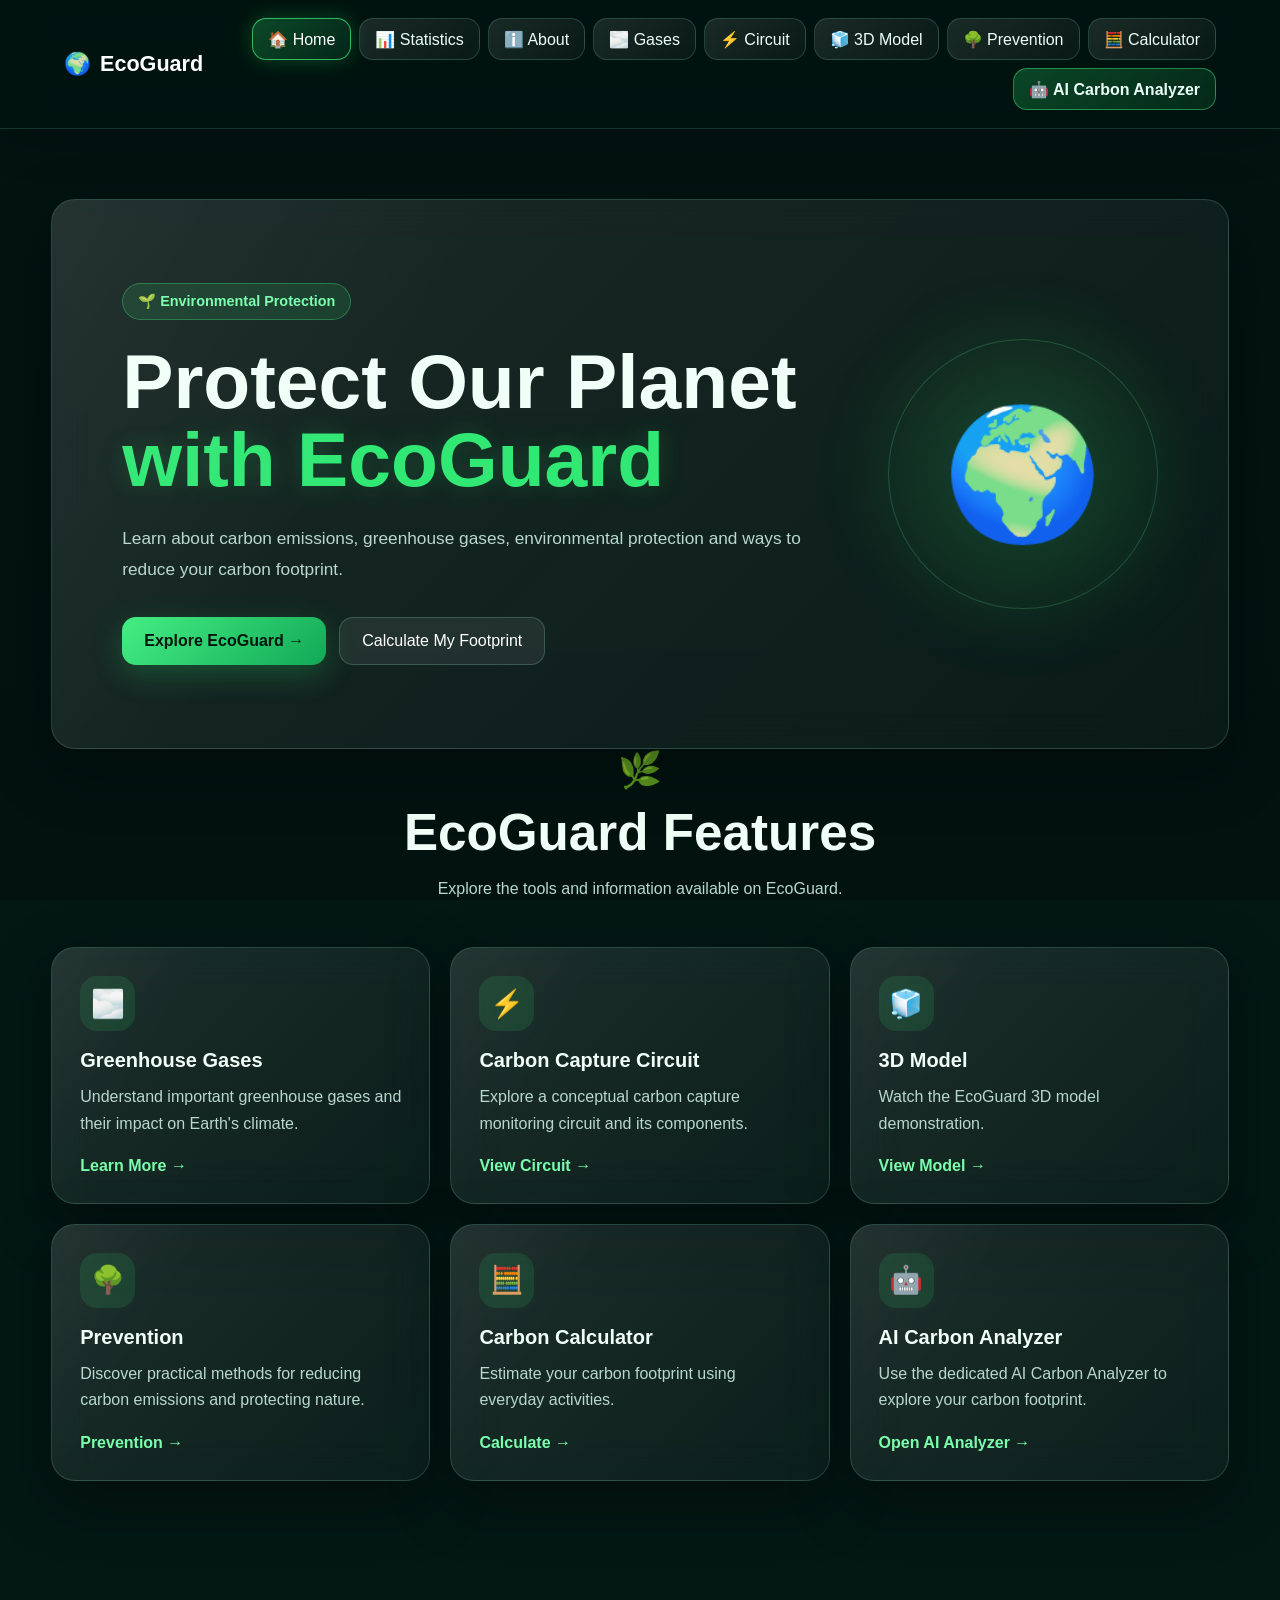
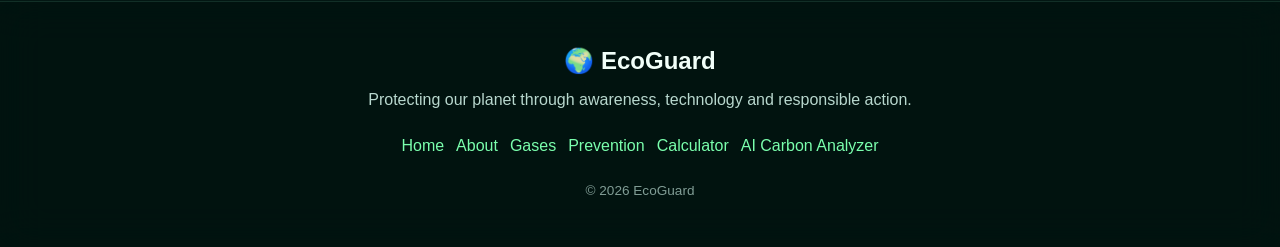
==== commit c87054eb: "Add files via upload" ====
--- a/index.html
+++ b/index.html
@@ -23,6 +23,10 @@
             🏠 Home
         </button>
 
+        <button class="nav-btn" data-section="statistics">
+            📊 Statistics
+        </button>
+
         <button class="nav-btn" data-section="about">
             ℹ️ About
         </button>
@@ -197,6 +201,16 @@
 
     </div>
 
+
+    </div>
+
+</section>
+
+
+
+<!-- ================= STATISTICS ================= -->
+
+<section id="statistics" class="page-section">
 
     <!-- STATISTICS -->
 
@@ -374,10 +388,53 @@
 
         </div>
 
-    </div>
+
+
+    <!-- ================= COLORFUL BAR STATISTICS ================= -->
+
+    <div class="glass-card bar-statistics-card">
+
+        <div class="bar-statistics-heading">
+            <span>📈</span>
+            <div>
+                <h3>CO₂ Emissions Bar Statistics</h3>
+                <p>Approximate territorial CO₂ emissions by country.</p>
+            </div>
+        </div>
+
+        <div class="bar-chart">
+
+            <div class="bar-item">
+                <div class="bar-label"><span>🇨🇳 China</span><strong>12.3 B</strong></div>
+                <div class="bar-track"><div class="bar-fill bar-china" data-width="100%"></div></div>
+            </div>
+
+            <div class="bar-item">
+                <div class="bar-label"><span>🇺🇸 United States</span><strong>4.9 B</strong></div>
+                <div class="bar-track"><div class="bar-fill bar-usa" data-width="39.84%"></div></div>
+            </div>
+
+            <div class="bar-item">
+                <div class="bar-label"><span>🇮🇳 India</span><strong>3.19 B</strong></div>
+                <div class="bar-track"><div class="bar-fill bar-india" data-width="25.93%"></div></div>
+            </div>
+
+            <div class="bar-item">
+                <div class="bar-label"><span>🇯🇵 Japan</span><strong>2.49 B</strong></div>
+                <div class="bar-track"><div class="bar-fill bar-japan" data-width="20.24%"></div></div>
+            </div>
+
+            <div class="bar-item">
+                <div class="bar-label"><span>🇷🇺 Russia</span><strong>1.78 B</strong></div>
+                <div class="bar-track"><div class="bar-fill bar-russia" data-width="14.47%"></div></div>
+            </div>
+
+        </div>
+
+    </div>
+
 
 </section>
-
 
 
 <!-- ================= ABOUT ================= -->
--- a/style.css
+++ b/style.css
@@ -2038,3 +2038,124 @@
         font-size: 1.7rem;
     }
 }
+
+
+/* =========================================================
+   COLORFUL STATISTICS BAR CHART
+   ========================================================= */
+
+.bar-statistics-card {
+    margin-top: 30px;
+    padding: 32px;
+    overflow: hidden;
+}
+
+.bar-statistics-heading {
+    display: flex;
+    align-items: center;
+    gap: 15px;
+    margin-bottom: 30px;
+}
+
+.bar-statistics-heading > span {
+    font-size: 2.2rem;
+}
+
+.bar-statistics-heading h3 {
+    font-size: 1.45rem;
+    margin-bottom: 6px;
+}
+
+.bar-statistics-heading p {
+    color: var(--text-soft);
+    line-height: 1.5;
+}
+
+.bar-chart {
+    display: flex;
+    flex-direction: column;
+    gap: 24px;
+}
+
+.bar-item {
+    width: 100%;
+}
+
+.bar-label {
+    display: flex;
+    align-items: center;
+    justify-content: space-between;
+    gap: 15px;
+    margin-bottom: 9px;
+    font-size: 0.98rem;
+}
+
+.bar-label strong {
+    white-space: nowrap;
+}
+
+.bar-track {
+    width: 100%;
+    height: 20px;
+    border-radius: 999px;
+    overflow: hidden;
+    background: rgba(255,255,255,0.10);
+    border: 1px solid rgba(255,255,255,0.14);
+    box-shadow: inset 0 2px 8px rgba(0,0,0,0.20);
+}
+
+.bar-fill {
+    width: 0;
+    height: 100%;
+    border-radius: inherit;
+    transform-origin: left center;
+    transition: width 1.25s cubic-bezier(0.22, 1, 0.36, 1);
+    box-shadow: 0 0 18px rgba(255,255,255,0.22);
+}
+
+.bar-fill.animate {
+    width: var(--bar-target);
+}
+
+.bar-china {
+    --bar-target: 100%;
+    background: linear-gradient(90deg, #ff416c, #ff4b2b);
+}
+
+.bar-usa {
+    --bar-target: 39.84%;
+    background: linear-gradient(90deg, #4776e6, #8e54e9);
+}
+
+.bar-india {
+    --bar-target: 25.93%;
+    background: linear-gradient(90deg, #f7971e, #ffd200);
+}
+
+.bar-japan {
+    --bar-target: 20.24%;
+    background: linear-gradient(90deg, #00c6ff, #0072ff);
+}
+
+.bar-russia {
+    --bar-target: 14.47%;
+    background: linear-gradient(90deg, #11998e, #38ef7d);
+}
+
+@media (max-width: 600px) {
+    .bar-statistics-card {
+        padding: 22px;
+    }
+
+    .bar-statistics-heading {
+        align-items: flex-start;
+    }
+
+    .bar-label {
+        font-size: 0.88rem;
+    }
+
+    .bar-track {
+        height: 16px;
+    }
+}
